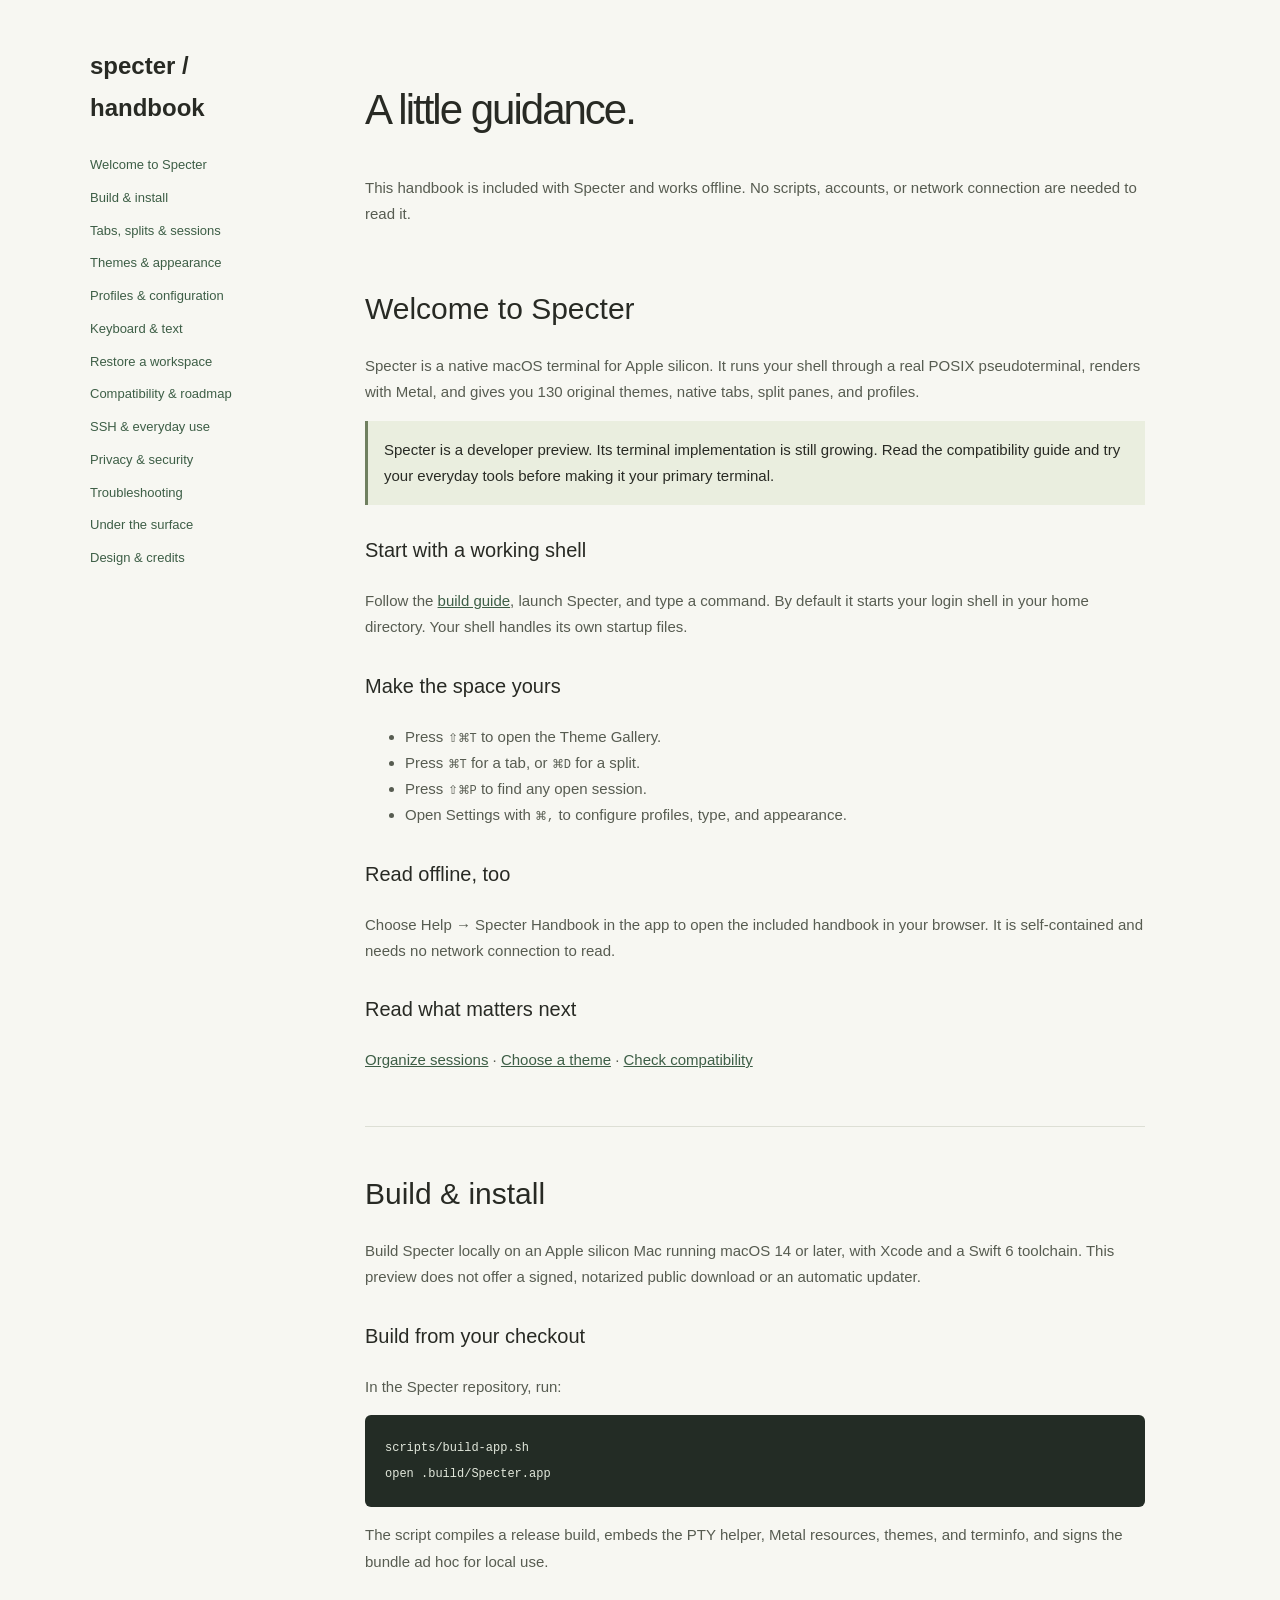
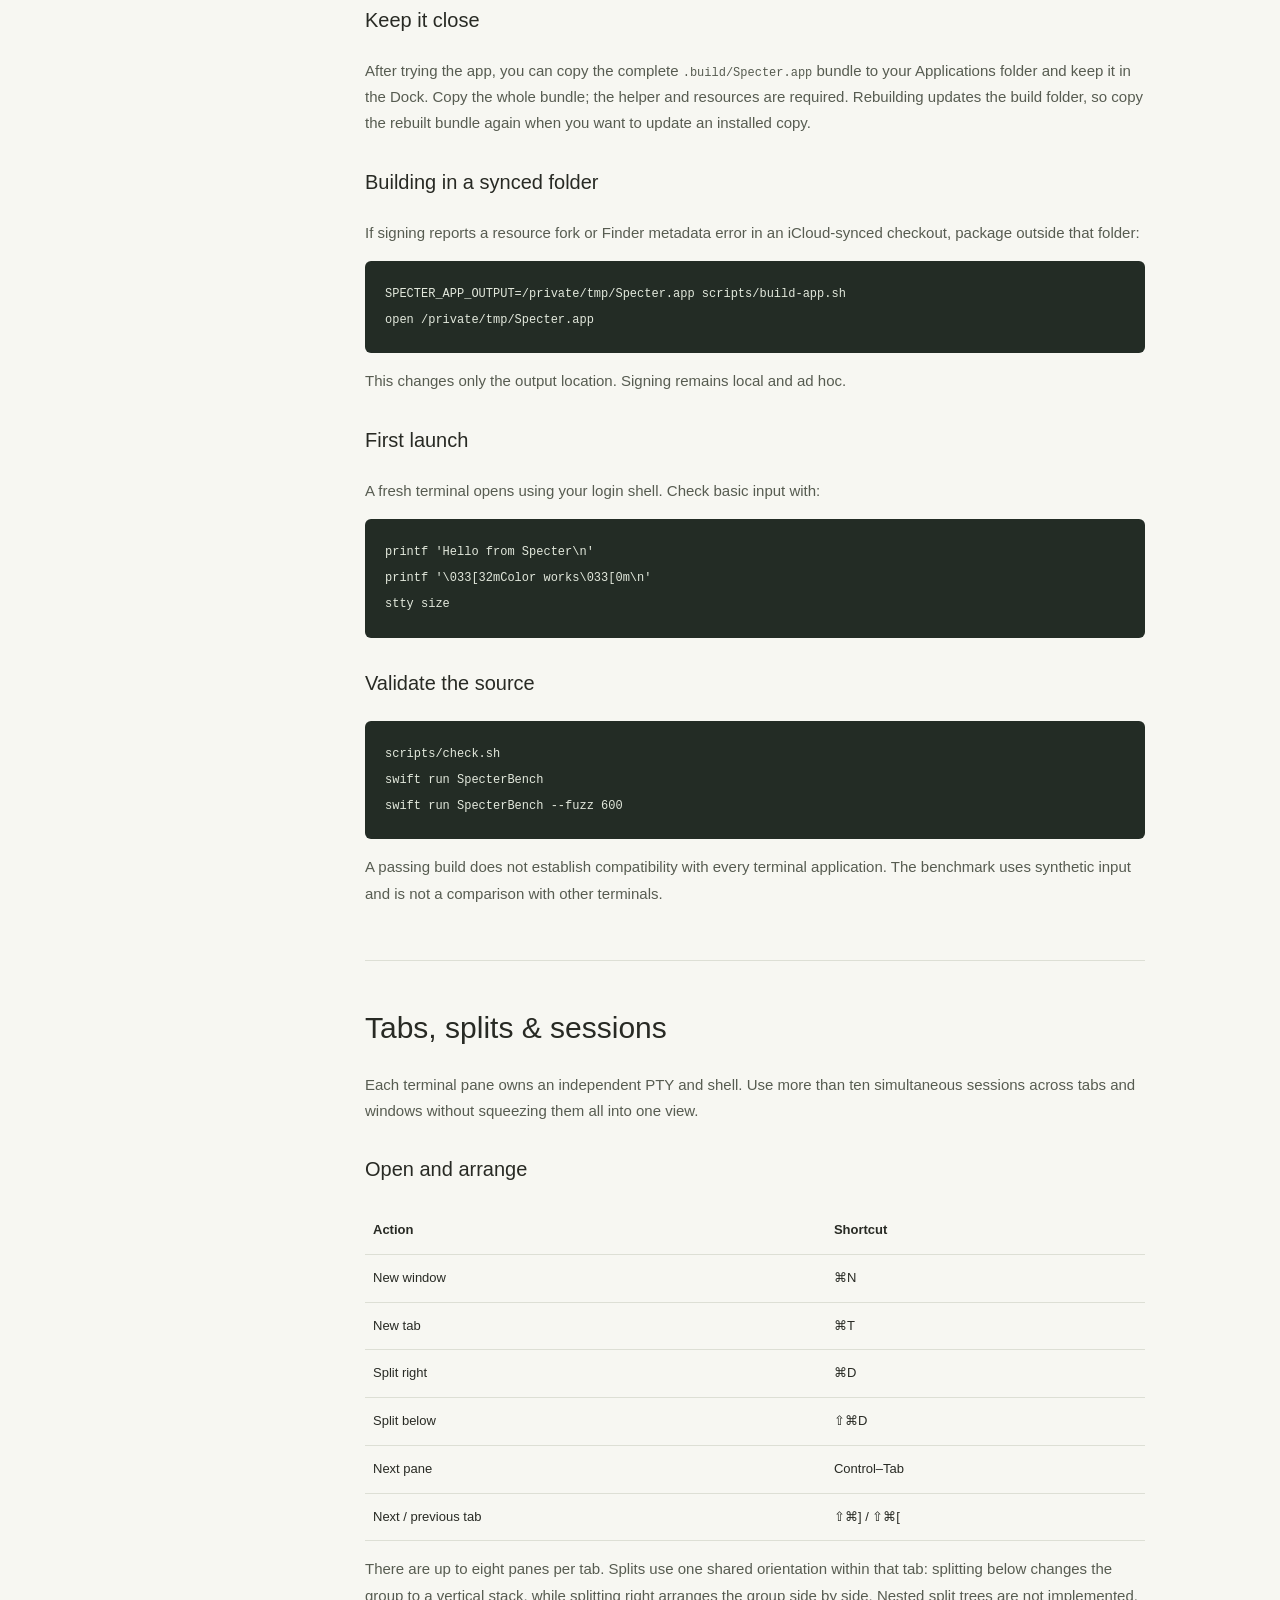
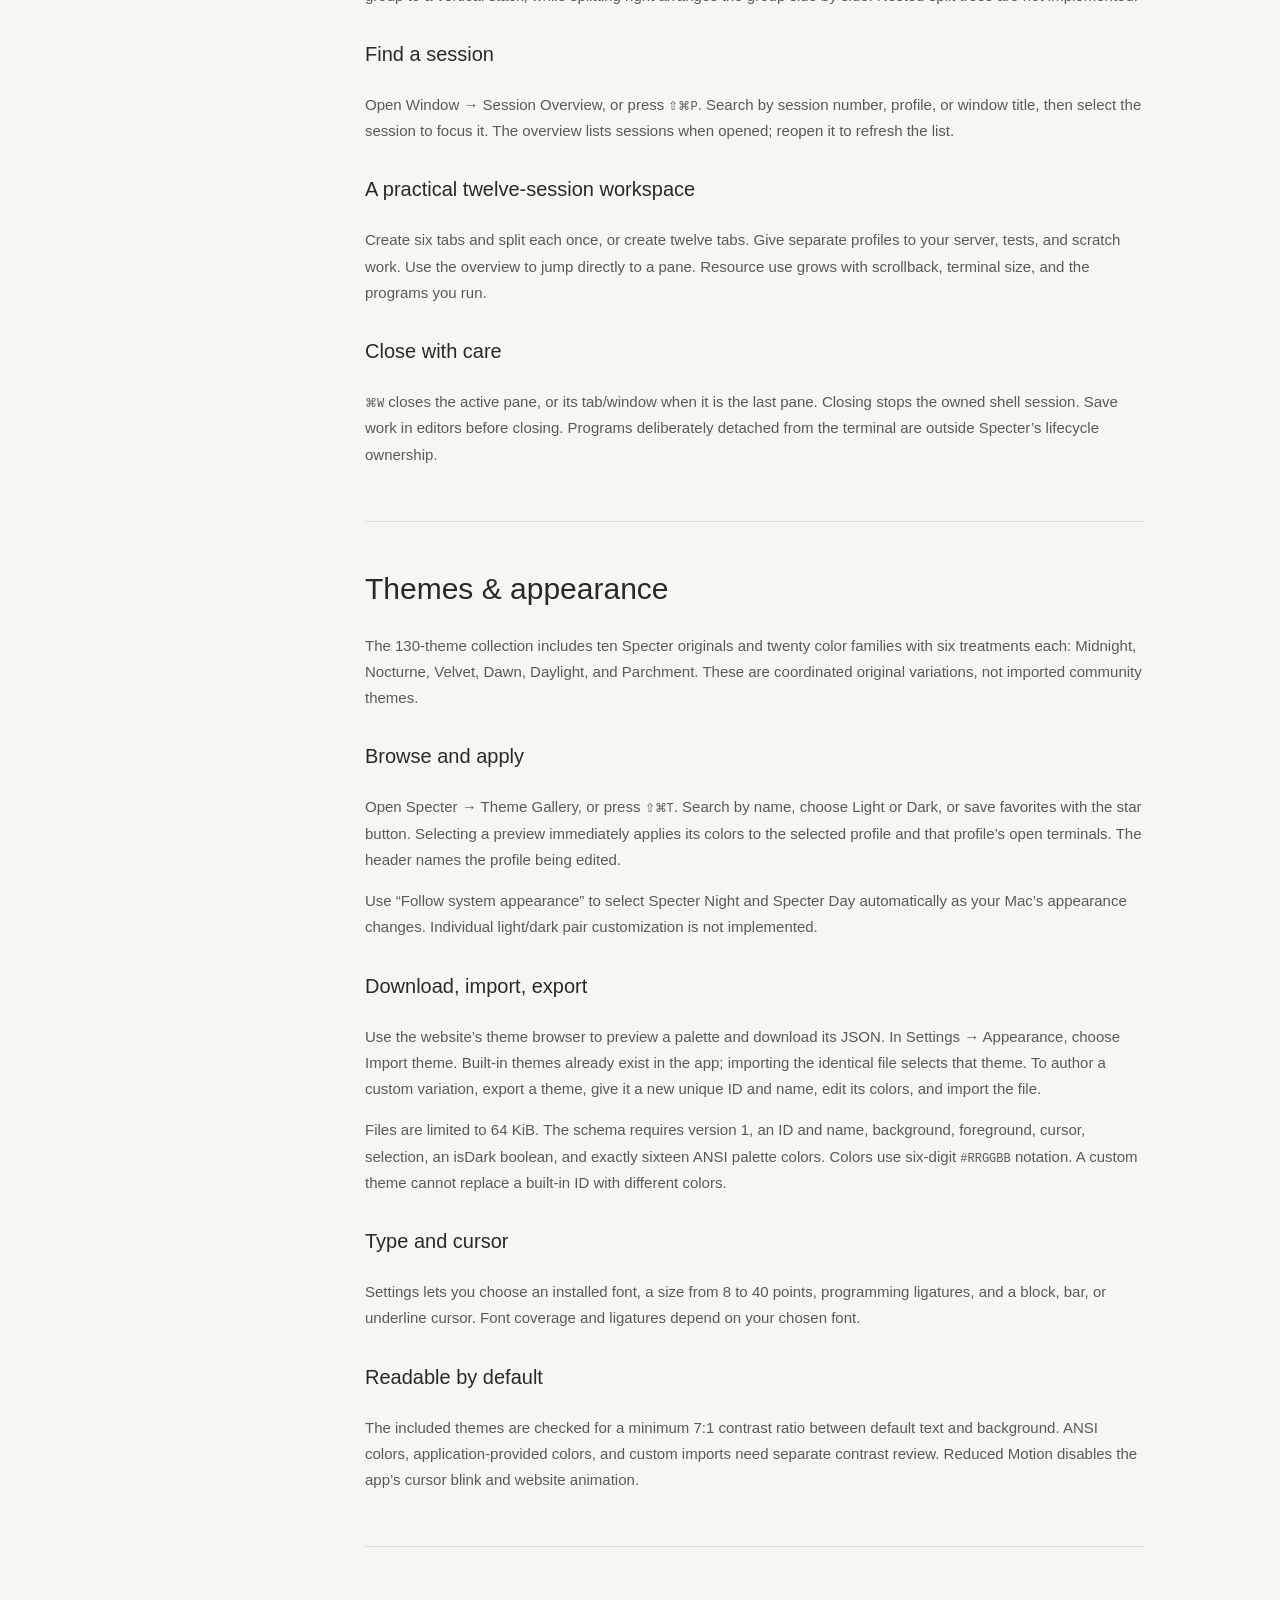
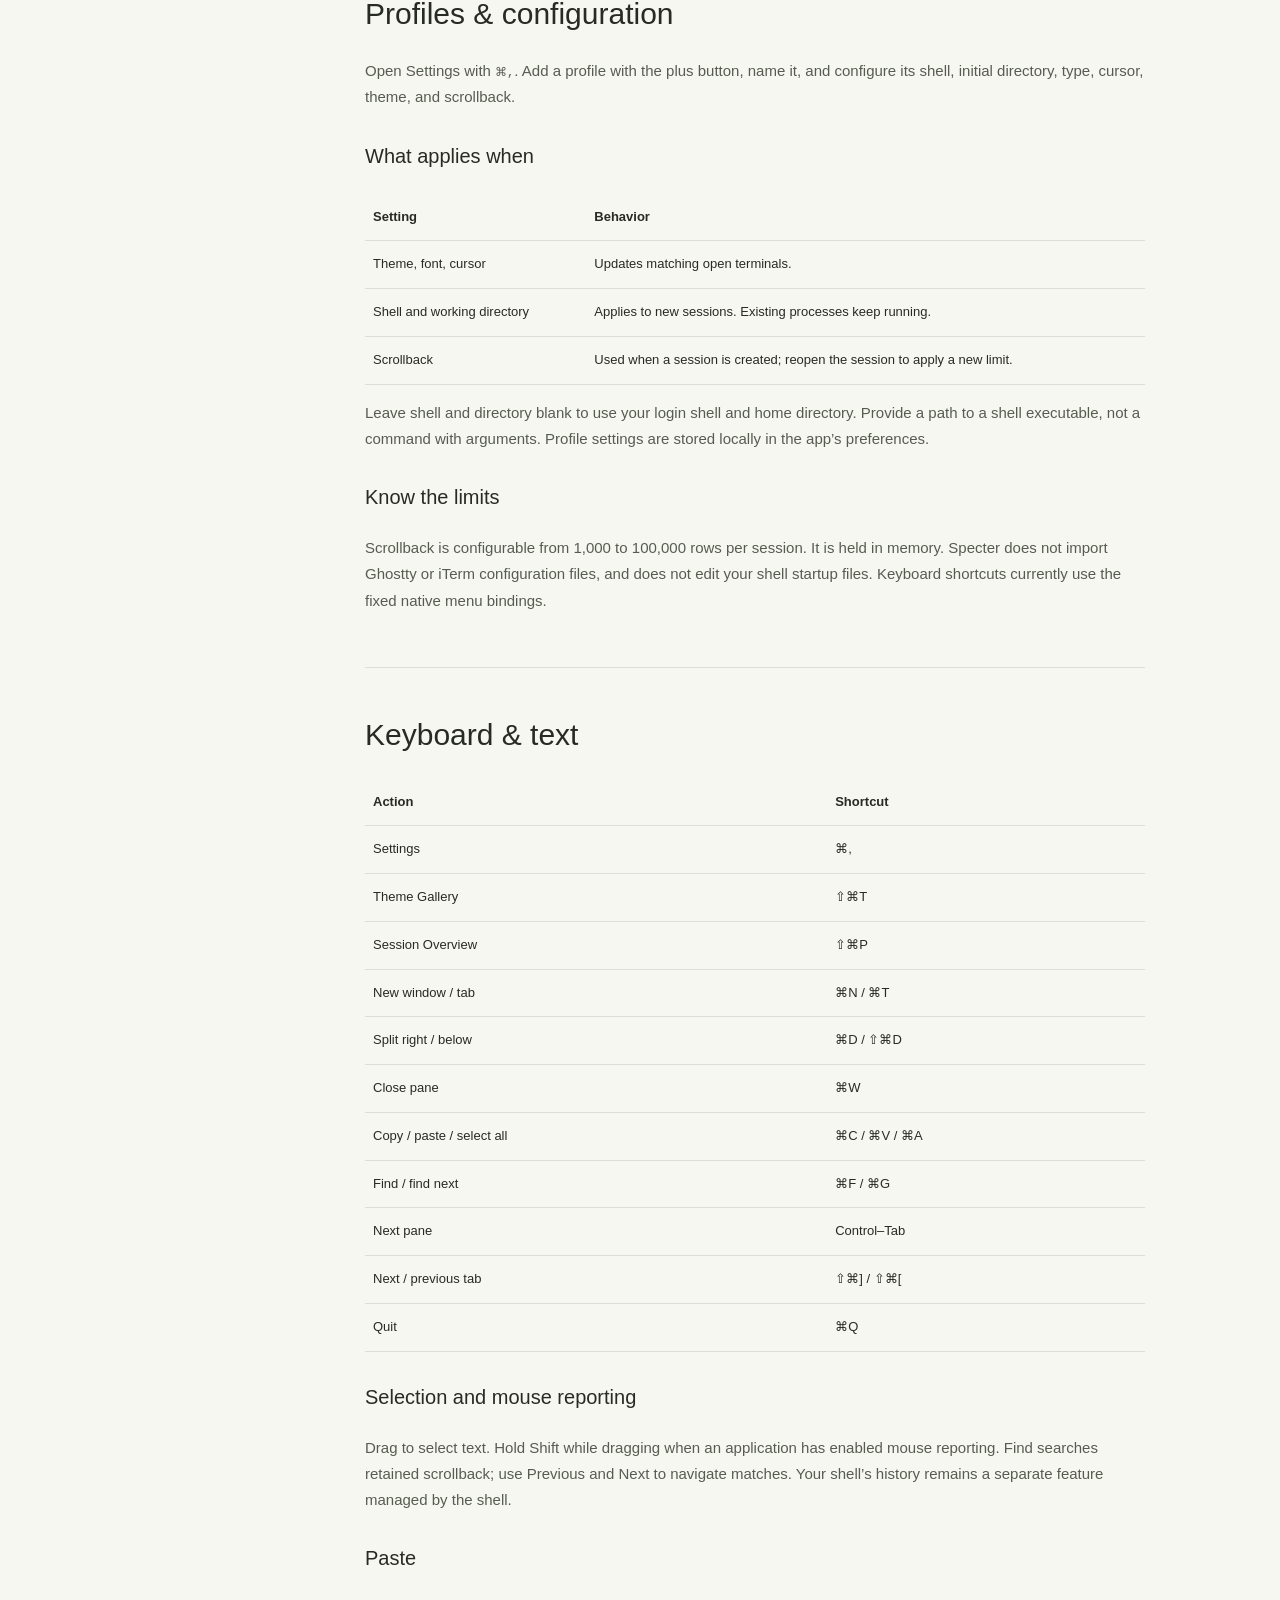
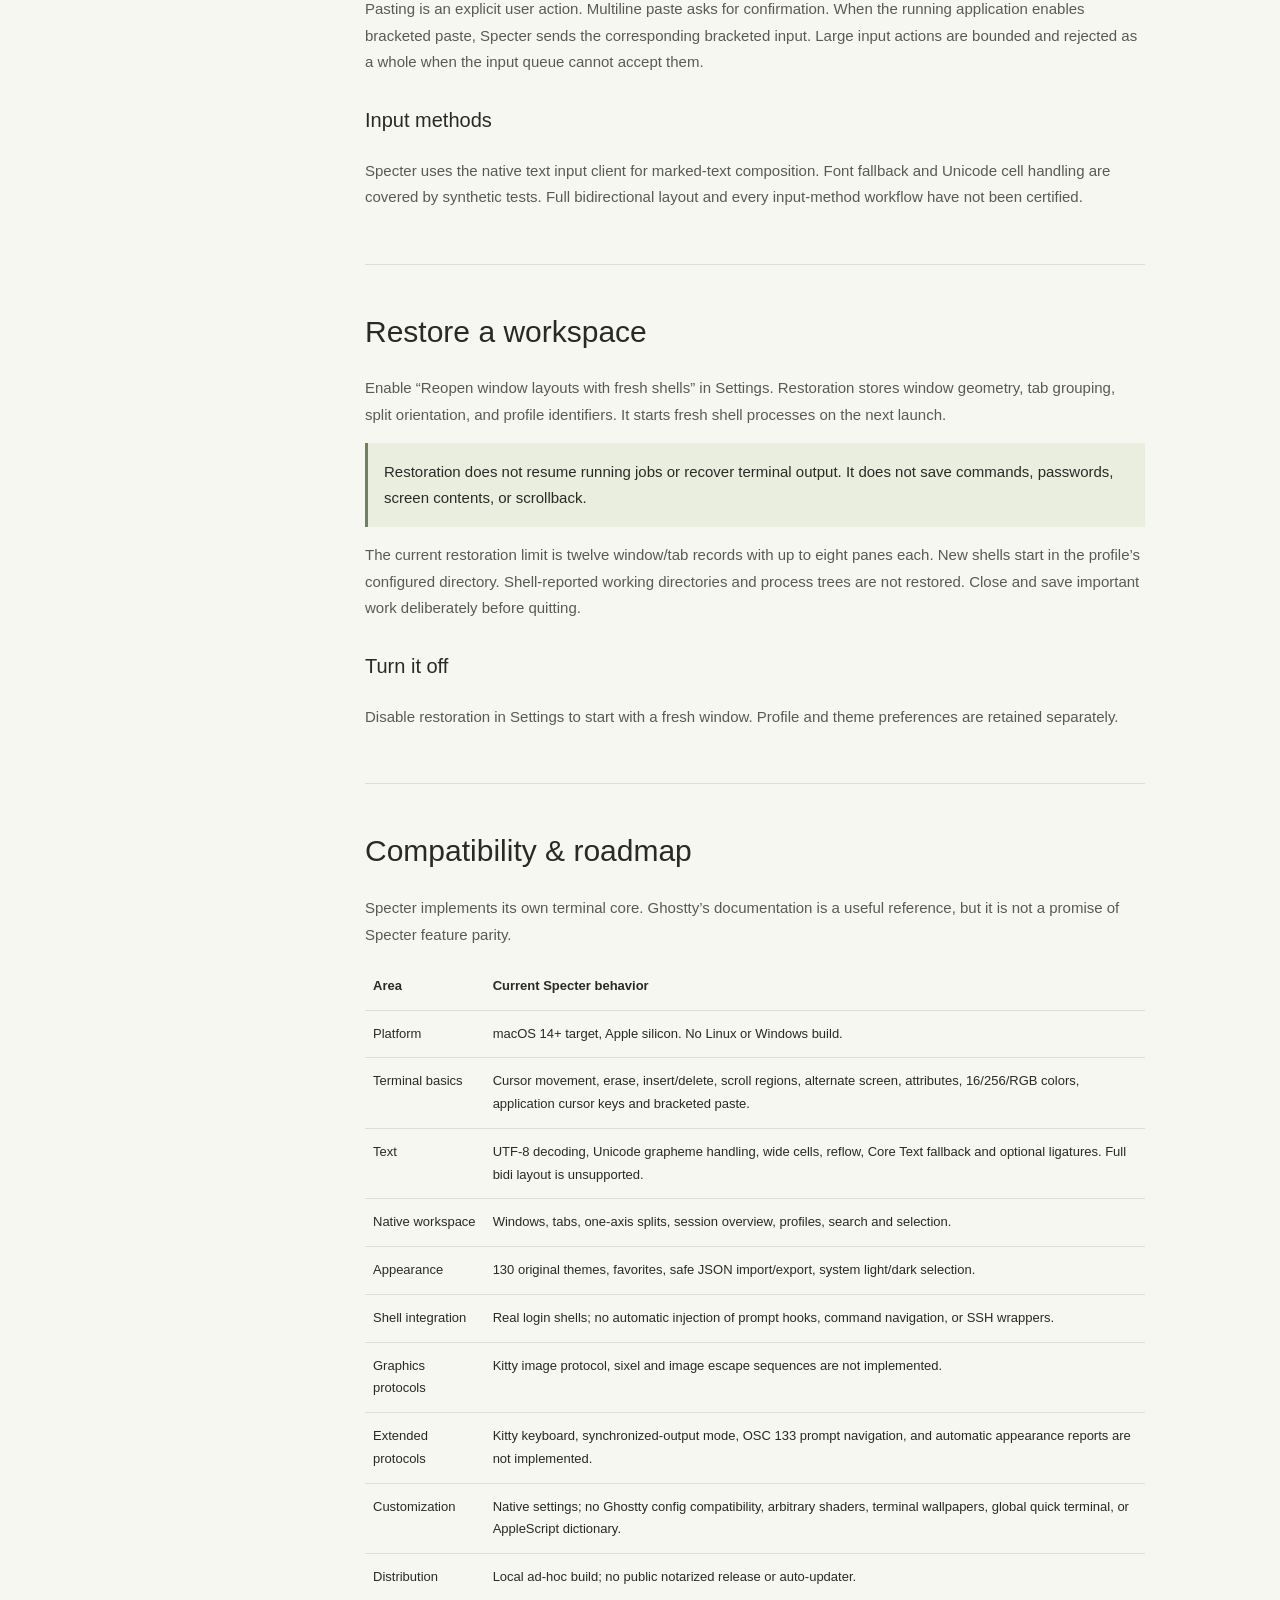
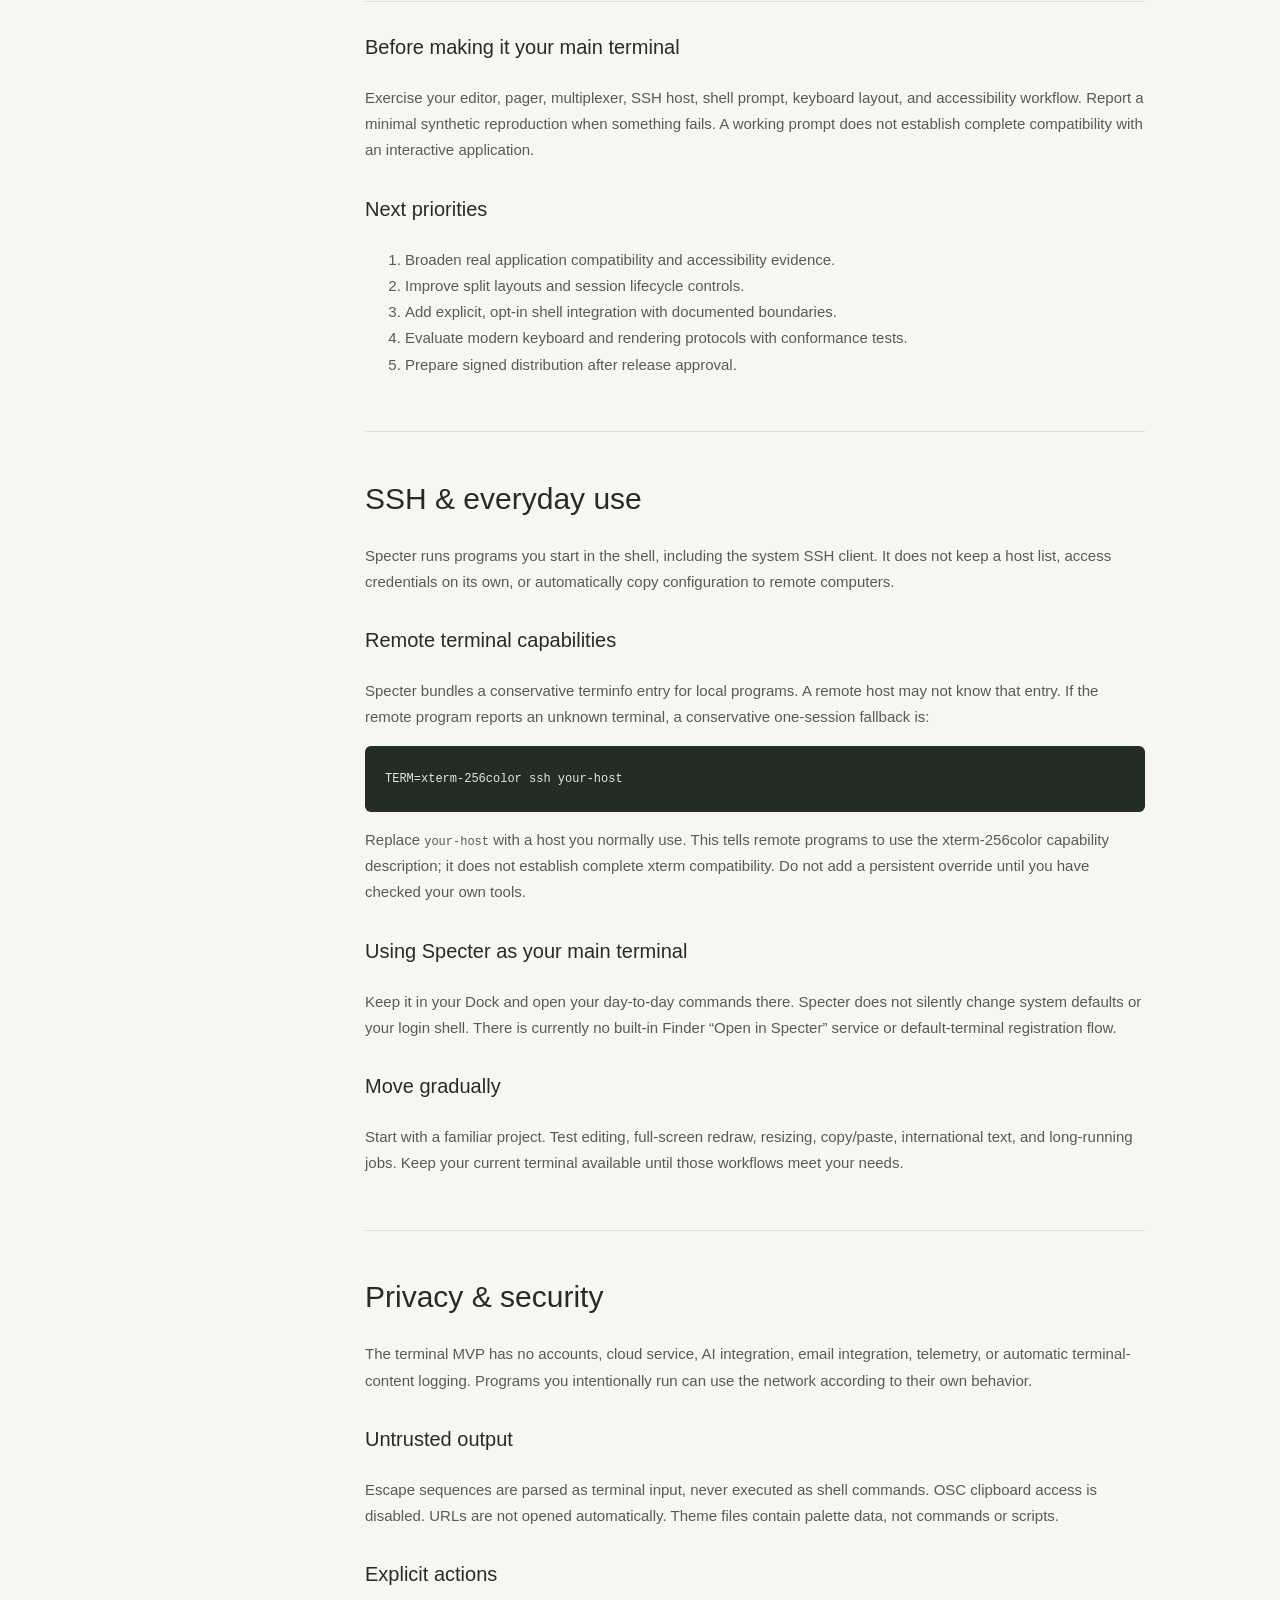
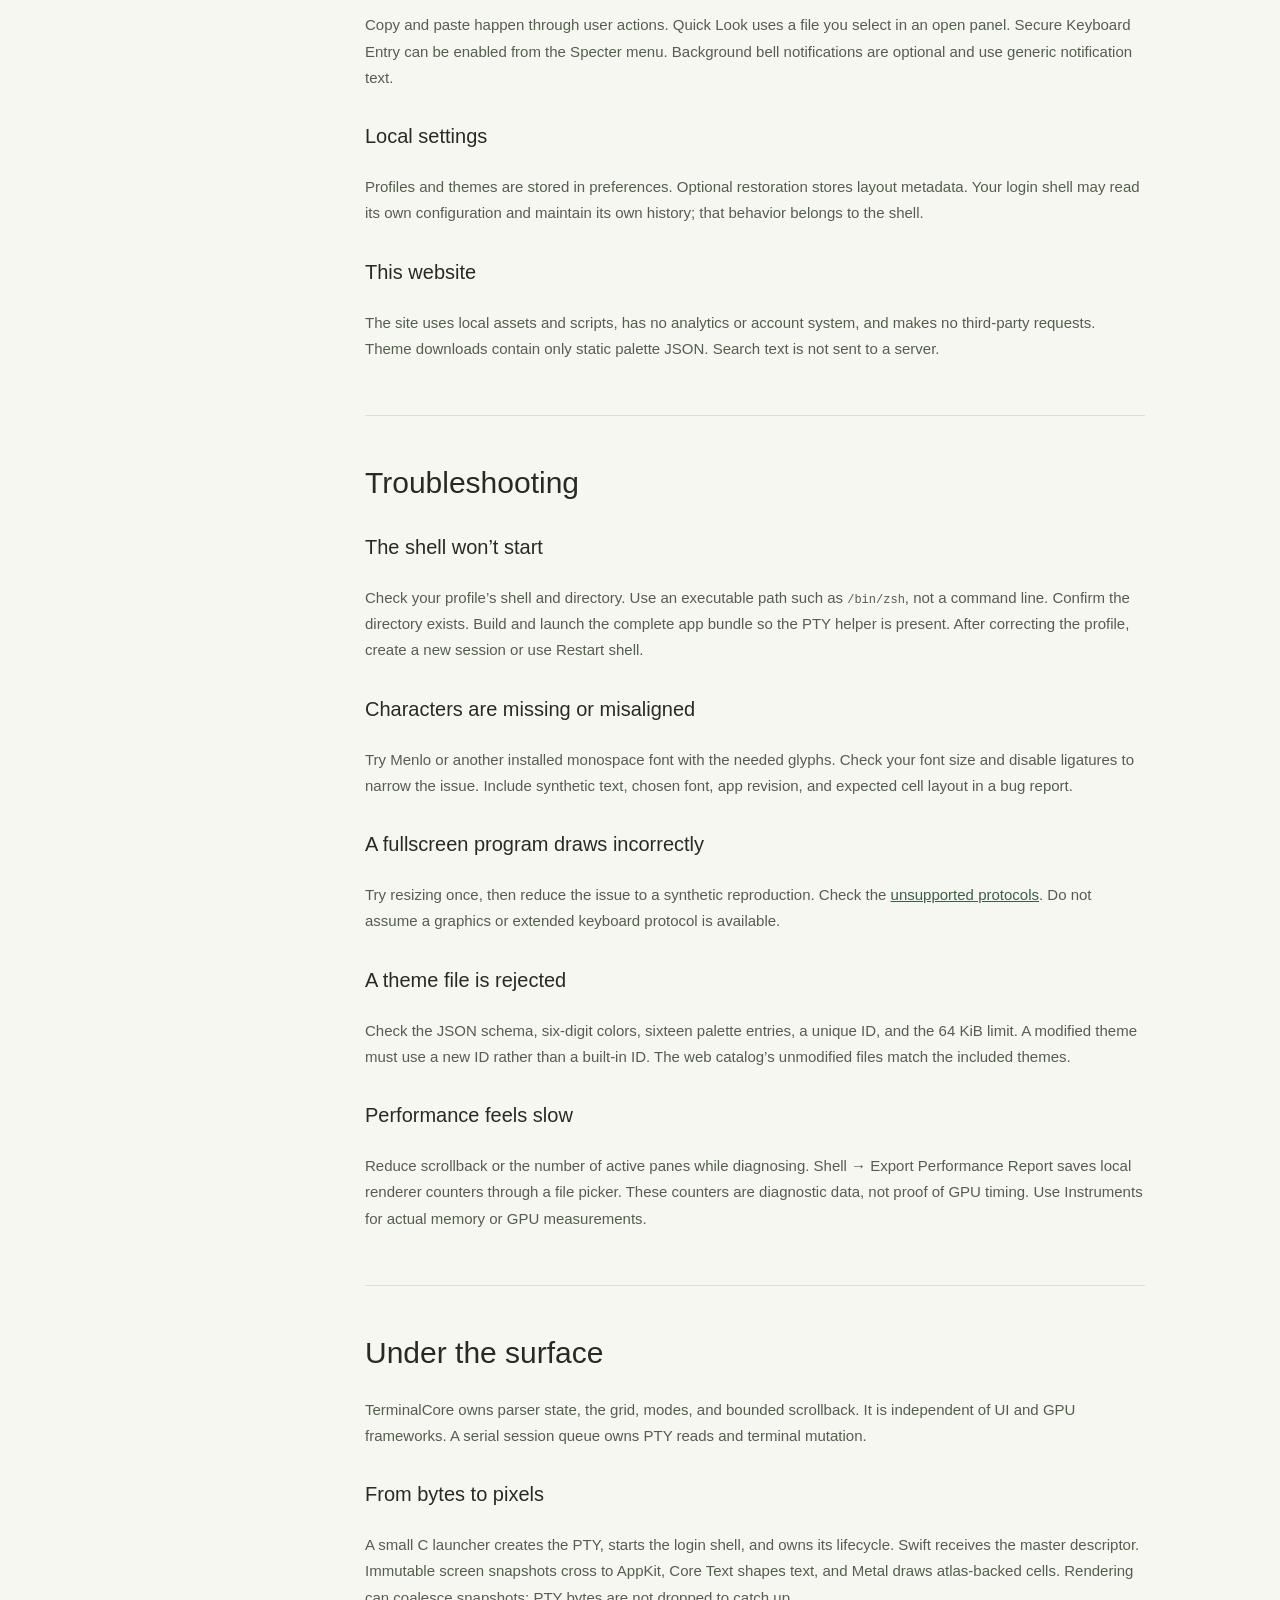
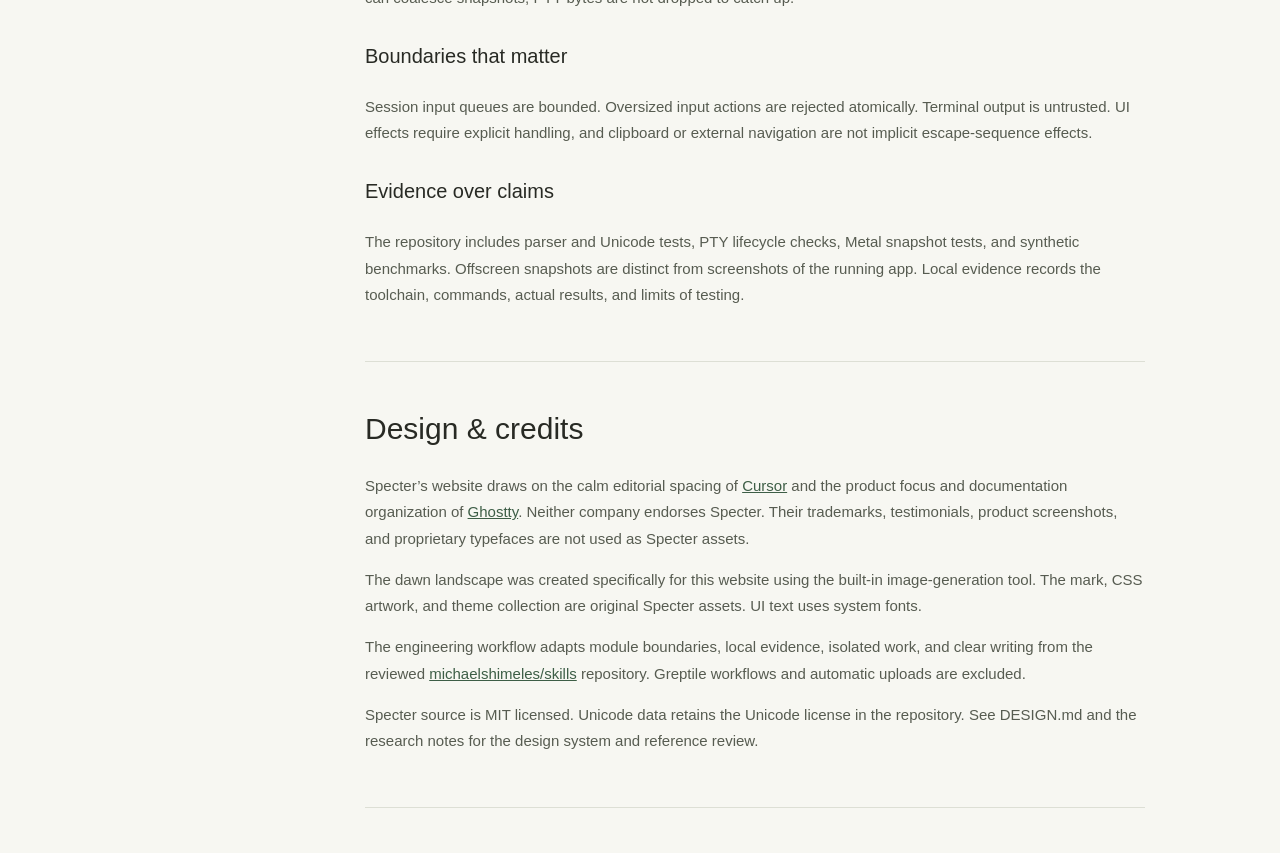
==== Resources/Handbook.html @ 5e9a475e "feat: add theme gallery, session overview and Specter website" ====
<!doctype html><html lang="en"><head><meta charset="utf-8"><meta name="viewport" content="width=device-width, initial-scale=1"><title>Specter — Offline handbook</title><style>:root{font:15px/1.75 -apple-system,BlinkMacSystemFont,sans-serif;color:#282a24;background:#f7f7f2}body{margin:0}a{color:#3d5e46}a:focus-visible{outline:3px solid #688675;outline-offset:4px}.layout{display:grid;grid-template-columns:220px minmax(0,780px);gap:55px;max-width:1100px;margin:45px auto;padding:0 28px}nav{position:sticky;top:28px;align-self:start;display:flex;flex-direction:column;gap:10px}nav strong{font-size:24px;margin-bottom:15px}nav a{text-decoration:none;font-size:13px}h1{font-size:42px;font-weight:400;letter-spacing:-2px}h2{font-size:30px;font-weight:400;line-height:1.3}h3{font-size:20px;font-weight:500;margin-top:28px}p,li{color:#575c51}article{padding:22px 0 38px;border-bottom:1px solid #dddfd5}pre{padding:20px;background:#232c25;color:#e2e8dc;border-radius:6px;white-space:pre-wrap}code,kbd{font:12px/1.7 ui-monospace,Menlo,monospace}table{border-collapse:collapse;width:100%;font-size:13px}td,th{text-align:left;padding:12px 8px;border-bottom:1px solid #dddfd5;vertical-align:top}.doc-note{padding:16px;border-left:3px solid #708060;background:#eaeedf}section{scroll-margin-top:20px}@media(max-width:720px){.layout{grid-template-columns:1fr;gap:25px;margin:24px auto;padding:0 20px}nav{position:static;display:grid;grid-template-columns:1fr 1fr}nav strong{grid-column:1/-1}h1{font-size:34px}}</style></head><body><div class="layout"><nav aria-label="Handbook chapters"><strong>specter / handbook</strong><a href="#overview">Welcome to Specter</a><a href="#install">Build & install</a><a href="#sessions">Tabs, splits & sessions</a><a href="#themes">Themes & appearance</a><a href="#profiles">Profiles & configuration</a><a href="#shortcuts">Keyboard & text</a><a href="#restoration">Restore a workspace</a><a href="#compatibility">Compatibility & roadmap</a><a href="#ssh">SSH & everyday use</a><a href="#privacy">Privacy & security</a><a href="#troubleshooting">Troubleshooting</a><a href="#architecture">Under the surface</a><a href="#credits">Design & credits</a></nav><main><h1>A little guidance.</h1><p>This handbook is included with Specter and works offline. No scripts, accounts, or network connection are needed to read it.</p><article id="overview"><h2>Welcome to Specter</h2>

    <p>Specter is a native macOS terminal for Apple silicon. It runs your shell through a real POSIX pseudoterminal, renders with Metal, and gives you 130 original themes, native tabs, split panes, and profiles.</p>
    <div class="doc-note">Specter is a developer preview. Its terminal implementation is still growing. Read the compatibility guide and try your everyday tools before making it your primary terminal.</div>
    <h3>Start with a working shell</h3><p>Follow the <a href="#install">build guide</a>, launch Specter, and type a command. By default it starts your login shell in your home directory. Your shell handles its own startup files.</p>
    <h3>Make the space yours</h3><ul><li>Press <kbd>⇧⌘T</kbd> to open the Theme Gallery.</li><li>Press <kbd>⌘T</kbd> for a tab, or <kbd>⌘D</kbd> for a split.</li><li>Press <kbd>⇧⌘P</kbd> to find any open session.</li><li>Open Settings with <kbd>⌘,</kbd> to configure profiles, type, and appearance.</li></ul>
    <h3>Read offline, too</h3><p>Choose Help → Specter Handbook in the app to open the included handbook in your browser. It is self-contained and needs no network connection to read.</p>
    <h3>Read what matters next</h3><p><a href="#sessions">Organize sessions</a> · <a href="#themes">Choose a theme</a> · <a href="#compatibility">Check compatibility</a></p></article>
<article id="install"><h2>Build & install</h2>
    <p>Build Specter locally on an Apple silicon Mac running macOS 14 or later, with Xcode and a Swift 6 toolchain. This preview does not offer a signed, notarized public download or an automatic updater.</p>
    <h3>Build from your checkout</h3><p>In the Specter repository, run:</p><pre><code>scripts/build-app.sh
open .build/Specter.app</code></pre><p>The script compiles a release build, embeds the PTY helper, Metal resources, themes, and terminfo, and signs the bundle ad hoc for local use.</p>
    <h3>Keep it close</h3><p>After trying the app, you can copy the complete <code>.build/Specter.app</code> bundle to your Applications folder and keep it in the Dock. Copy the whole bundle; the helper and resources are required. Rebuilding updates the build folder, so copy the rebuilt bundle again when you want to update an installed copy.</p>
    <h3>Building in a synced folder</h3><p>If signing reports a resource fork or Finder metadata error in an iCloud-synced checkout, package outside that folder:</p><pre><code>SPECTER_APP_OUTPUT=/private/tmp/Specter.app scripts/build-app.sh
open /private/tmp/Specter.app</code></pre><p>This changes only the output location. Signing remains local and ad hoc.</p>
    <h3>First launch</h3><p>A fresh terminal opens using your login shell. Check basic input with:</p><pre><code>printf 'Hello from Specter\n'
printf '\033[32mColor works\033[0m\n'
stty size</code></pre>
    <h3>Validate the source</h3><pre><code>scripts/check.sh
swift run SpecterBench
swift run SpecterBench --fuzz 600</code></pre><p>A passing build does not establish compatibility with every terminal application. The benchmark uses synthetic input and is not a comparison with other terminals.</p></article>
<article id="sessions"><h2>Tabs, splits & sessions</h2>
    <p>Each terminal pane owns an independent PTY and shell. Use more than ten simultaneous sessions across tabs and windows without squeezing them all into one view.</p>
    <h3>Open and arrange</h3><table><tr><th>Action</th><th>Shortcut</th></tr><tr><td>New window</td><td>⌘N</td></tr><tr><td>New tab</td><td>⌘T</td></tr><tr><td>Split right</td><td>⌘D</td></tr><tr><td>Split below</td><td>⇧⌘D</td></tr><tr><td>Next pane</td><td>Control–Tab</td></tr><tr><td>Next / previous tab</td><td>⇧⌘] / ⇧⌘[</td></tr></table>
    <p>There are up to eight panes per tab. Splits use one shared orientation within that tab: splitting below changes the group to a vertical stack, while splitting right arranges the group side by side. Nested split trees are not implemented.</p>
    <h3>Find a session</h3><p>Open Window → Session Overview, or press <kbd>⇧⌘P</kbd>. Search by session number, profile, or window title, then select the session to focus it. The overview lists sessions when opened; reopen it to refresh the list.</p>
    <h3>A practical twelve-session workspace</h3><p>Create six tabs and split each once, or create twelve tabs. Give separate profiles to your server, tests, and scratch work. Use the overview to jump directly to a pane. Resource use grows with scrollback, terminal size, and the programs you run.</p>
    <h3>Close with care</h3><p><kbd>⌘W</kbd> closes the active pane, or its tab/window when it is the last pane. Closing stops the owned shell session. Save work in editors before closing. Programs deliberately detached from the terminal are outside Specter’s lifecycle ownership.</p></article>
<article id="themes"><h2>Themes & appearance</h2>
    <p>The 130-theme collection includes ten Specter originals and twenty color families with six treatments each: Midnight, Nocturne, Velvet, Dawn, Daylight, and Parchment. These are coordinated original variations, not imported community themes.</p>
    <h3>Browse and apply</h3><p>Open Specter → Theme Gallery, or press <kbd>⇧⌘T</kbd>. Search by name, choose Light or Dark, or save favorites with the star button. Selecting a preview immediately applies its colors to the selected profile and that profile’s open terminals. The header names the profile being edited.</p>
    <p>Use “Follow system appearance” to select Specter Night and Specter Day automatically as your Mac’s appearance changes. Individual light/dark pair customization is not implemented.</p>
    <h3>Download, import, export</h3><p>Use the website’s theme browser to preview a palette and download its JSON. In Settings → Appearance, choose Import theme. Built-in themes already exist in the app; importing the identical file selects that theme. To author a custom variation, export a theme, give it a new unique ID and name, edit its colors, and import the file.</p>
    <p>Files are limited to 64 KiB. The schema requires version 1, an ID and name, background, foreground, cursor, selection, an isDark boolean, and exactly sixteen ANSI palette colors. Colors use six-digit <code>#RRGGBB</code> notation. A custom theme cannot replace a built-in ID with different colors.</p>
    <h3>Type and cursor</h3><p>Settings lets you choose an installed font, a size from 8 to 40 points, programming ligatures, and a block, bar, or underline cursor. Font coverage and ligatures depend on your chosen font.</p>
    <h3>Readable by default</h3><p>The included themes are checked for a minimum 7:1 contrast ratio between default text and background. ANSI colors, application-provided colors, and custom imports need separate contrast review. Reduced Motion disables the app’s cursor blink and website animation.</p></article>
<article id="profiles"><h2>Profiles & configuration</h2>
    <p>Open Settings with <kbd>⌘,</kbd>. Add a profile with the plus button, name it, and configure its shell, initial directory, type, cursor, theme, and scrollback.</p>
    <h3>What applies when</h3><table><tr><th>Setting</th><th>Behavior</th></tr><tr><td>Theme, font, cursor</td><td>Updates matching open terminals.</td></tr><tr><td>Shell and working directory</td><td>Applies to new sessions. Existing processes keep running.</td></tr><tr><td>Scrollback</td><td>Used when a session is created; reopen the session to apply a new limit.</td></tr></table>
    <p>Leave shell and directory blank to use your login shell and home directory. Provide a path to a shell executable, not a command with arguments. Profile settings are stored locally in the app’s preferences.</p>
    <h3>Know the limits</h3><p>Scrollback is configurable from 1,000 to 100,000 rows per session. It is held in memory. Specter does not import Ghostty or iTerm configuration files, and does not edit your shell startup files. Keyboard shortcuts currently use the fixed native menu bindings.</p></article>
<article id="shortcuts"><h2>Keyboard & text</h2>
    <table><tr><th>Action</th><th>Shortcut</th></tr><tr><td>Settings</td><td>⌘,</td></tr><tr><td>Theme Gallery</td><td>⇧⌘T</td></tr><tr><td>Session Overview</td><td>⇧⌘P</td></tr><tr><td>New window / tab</td><td>⌘N / ⌘T</td></tr><tr><td>Split right / below</td><td>⌘D / ⇧⌘D</td></tr><tr><td>Close pane</td><td>⌘W</td></tr><tr><td>Copy / paste / select all</td><td>⌘C / ⌘V / ⌘A</td></tr><tr><td>Find / find next</td><td>⌘F / ⌘G</td></tr><tr><td>Next pane</td><td>Control–Tab</td></tr><tr><td>Next / previous tab</td><td>⇧⌘] / ⇧⌘[</td></tr><tr><td>Quit</td><td>⌘Q</td></tr></table>
    <h3>Selection and mouse reporting</h3><p>Drag to select text. Hold Shift while dragging when an application has enabled mouse reporting. Find searches retained scrollback; use Previous and Next to navigate matches. Your shell’s history remains a separate feature managed by the shell.</p>
    <h3>Paste</h3><p>Pasting is an explicit user action. Multiline paste asks for confirmation. When the running application enables bracketed paste, Specter sends the corresponding bracketed input. Large input actions are bounded and rejected as a whole when the input queue cannot accept them.</p>
    <h3>Input methods</h3><p>Specter uses the native text input client for marked-text composition. Font fallback and Unicode cell handling are covered by synthetic tests. Full bidirectional layout and every input-method workflow have not been certified.</p></article>
<article id="restoration"><h2>Restore a workspace</h2>
    <p>Enable “Reopen window layouts with fresh shells” in Settings. Restoration stores window geometry, tab grouping, split orientation, and profile identifiers. It starts fresh shell processes on the next launch.</p>
    <div class="doc-note">Restoration does not resume running jobs or recover terminal output. It does not save commands, passwords, screen contents, or scrollback.</div>
    <p>The current restoration limit is twelve window/tab records with up to eight panes each. New shells start in the profile’s configured directory. Shell-reported working directories and process trees are not restored. Close and save important work deliberately before quitting.</p>
    <h3>Turn it off</h3><p>Disable restoration in Settings to start with a fresh window. Profile and theme preferences are retained separately.</p></article>
<article id="compatibility"><h2>Compatibility & roadmap</h2>
    <p>Specter implements its own terminal core. Ghostty’s documentation is a useful reference, but it is not a promise of Specter feature parity.</p>
    <table><tr><th>Area</th><th>Current Specter behavior</th></tr><tr><td>Platform</td><td>macOS 14+ target, Apple silicon. No Linux or Windows build.</td></tr><tr><td>Terminal basics</td><td>Cursor movement, erase, insert/delete, scroll regions, alternate screen, attributes, 16/256/RGB colors, application cursor keys and bracketed paste.</td></tr><tr><td>Text</td><td>UTF-8 decoding, Unicode grapheme handling, wide cells, reflow, Core Text fallback and optional ligatures. Full bidi layout is unsupported.</td></tr><tr><td>Native workspace</td><td>Windows, tabs, one-axis splits, session overview, profiles, search and selection.</td></tr><tr><td>Appearance</td><td>130 original themes, favorites, safe JSON import/export, system light/dark selection.</td></tr><tr><td>Shell integration</td><td>Real login shells; no automatic injection of prompt hooks, command navigation, or SSH wrappers.</td></tr><tr><td>Graphics protocols</td><td>Kitty image protocol, sixel and image escape sequences are not implemented.</td></tr><tr><td>Extended protocols</td><td>Kitty keyboard, synchronized-output mode, OSC 133 prompt navigation, and automatic appearance reports are not implemented.</td></tr><tr><td>Customization</td><td>Native settings; no Ghostty config compatibility, arbitrary shaders, terminal wallpapers, global quick terminal, or AppleScript dictionary.</td></tr><tr><td>Distribution</td><td>Local ad-hoc build; no public notarized release or auto-updater.</td></tr></table>
    <h3>Before making it your main terminal</h3><p>Exercise your editor, pager, multiplexer, SSH host, shell prompt, keyboard layout, and accessibility workflow. Report a minimal synthetic reproduction when something fails. A working prompt does not establish complete compatibility with an interactive application.</p>
    <h3>Next priorities</h3><ol><li>Broaden real application compatibility and accessibility evidence.</li><li>Improve split layouts and session lifecycle controls.</li><li>Add explicit, opt-in shell integration with documented boundaries.</li><li>Evaluate modern keyboard and rendering protocols with conformance tests.</li><li>Prepare signed distribution after release approval.</li></ol></article>
<article id="ssh"><h2>SSH & everyday use</h2>
    <p>Specter runs programs you start in the shell, including the system SSH client. It does not keep a host list, access credentials on its own, or automatically copy configuration to remote computers.</p>
    <h3>Remote terminal capabilities</h3><p>Specter bundles a conservative terminfo entry for local programs. A remote host may not know that entry. If the remote program reports an unknown terminal, a conservative one-session fallback is:</p><pre><code>TERM=xterm-256color ssh your-host</code></pre><p>Replace <code>your-host</code> with a host you normally use. This tells remote programs to use the xterm-256color capability description; it does not establish complete xterm compatibility. Do not add a persistent override until you have checked your own tools.</p>
    <h3>Using Specter as your main terminal</h3><p>Keep it in your Dock and open your day-to-day commands there. Specter does not silently change system defaults or your login shell. There is currently no built-in Finder “Open in Specter” service or default-terminal registration flow.</p>
    <h3>Move gradually</h3><p>Start with a familiar project. Test editing, full-screen redraw, resizing, copy/paste, international text, and long-running jobs. Keep your current terminal available until those workflows meet your needs.</p></article>
<article id="privacy"><h2>Privacy & security</h2>
    <p>The terminal MVP has no accounts, cloud service, AI integration, email integration, telemetry, or automatic terminal-content logging. Programs you intentionally run can use the network according to their own behavior.</p>
    <h3>Untrusted output</h3><p>Escape sequences are parsed as terminal input, never executed as shell commands. OSC clipboard access is disabled. URLs are not opened automatically. Theme files contain palette data, not commands or scripts.</p>
    <h3>Explicit actions</h3><p>Copy and paste happen through user actions. Quick Look uses a file you select in an open panel. Secure Keyboard Entry can be enabled from the Specter menu. Background bell notifications are optional and use generic notification text.</p>
    <h3>Local settings</h3><p>Profiles and themes are stored in preferences. Optional restoration stores layout metadata. Your login shell may read its own configuration and maintain its own history; that behavior belongs to the shell.</p>
    <h3>This website</h3><p>The site uses local assets and scripts, has no analytics or account system, and makes no third-party requests. Theme downloads contain only static palette JSON. Search text is not sent to a server.</p></article>
<article id="troubleshooting"><h2>Troubleshooting</h2>
    <h3>The shell won’t start</h3><p>Check your profile’s shell and directory. Use an executable path such as <code>/bin/zsh</code>, not a command line. Confirm the directory exists. Build and launch the complete app bundle so the PTY helper is present. After correcting the profile, create a new session or use Restart shell.</p>
    <h3>Characters are missing or misaligned</h3><p>Try Menlo or another installed monospace font with the needed glyphs. Check your font size and disable ligatures to narrow the issue. Include synthetic text, chosen font, app revision, and expected cell layout in a bug report.</p>
    <h3>A fullscreen program draws incorrectly</h3><p>Try resizing once, then reduce the issue to a synthetic reproduction. Check the <a href="#compatibility">unsupported protocols</a>. Do not assume a graphics or extended keyboard protocol is available.</p>
    <h3>A theme file is rejected</h3><p>Check the JSON schema, six-digit colors, sixteen palette entries, a unique ID, and the 64 KiB limit. A modified theme must use a new ID rather than a built-in ID. The web catalog’s unmodified files match the included themes.</p>
    <h3>Performance feels slow</h3><p>Reduce scrollback or the number of active panes while diagnosing. Shell → Export Performance Report saves local renderer counters through a file picker. These counters are diagnostic data, not proof of GPU timing. Use Instruments for actual memory or GPU measurements.</p></article>
<article id="architecture"><h2>Under the surface</h2>
    <p>TerminalCore owns parser state, the grid, modes, and bounded scrollback. It is independent of UI and GPU frameworks. A serial session queue owns PTY reads and terminal mutation.</p>
    <h3>From bytes to pixels</h3><p>A small C launcher creates the PTY, starts the login shell, and owns its lifecycle. Swift receives the master descriptor. Immutable screen snapshots cross to AppKit, Core Text shapes text, and Metal draws atlas-backed cells. Rendering can coalesce snapshots; PTY bytes are not dropped to catch up.</p>
    <h3>Boundaries that matter</h3><p>Session input queues are bounded. Oversized input actions are rejected atomically. Terminal output is untrusted. UI effects require explicit handling, and clipboard or external navigation are not implicit escape-sequence effects.</p>
    <h3>Evidence over claims</h3><p>The repository includes parser and Unicode tests, PTY lifecycle checks, Metal snapshot tests, and synthetic benchmarks. Offscreen snapshots are distinct from screenshots of the running app. Local evidence records the toolchain, commands, actual results, and limits of testing.</p></article>
<article id="credits"><h2>Design & credits</h2>
    <p>Specter’s website draws on the calm editorial spacing of <a href="https://cursor.com">Cursor</a> and the product focus and documentation organization of <a href="https://ghostty.org/docs">Ghostty</a>. Neither company endorses Specter. Their trademarks, testimonials, product screenshots, and proprietary typefaces are not used as Specter assets.</p>
    <p>The dawn landscape was created specifically for this website using the built-in image-generation tool. The mark, CSS artwork, and theme collection are original Specter assets. UI text uses system fonts.</p>
    <p>The engineering workflow adapts module boundaries, local evidence, isolated work, and clear writing from the reviewed <a href="https://github.com/michaelshimeles/skills">michaelshimeles/skills</a> repository. Greptile workflows and automatic uploads are excluded.</p>
    <p>Specter source is MIT licensed. Unicode data retains the Unicode license in the repository. See DESIGN.md and the research notes for the design system and reference review.</p></article></main></div></body></html>
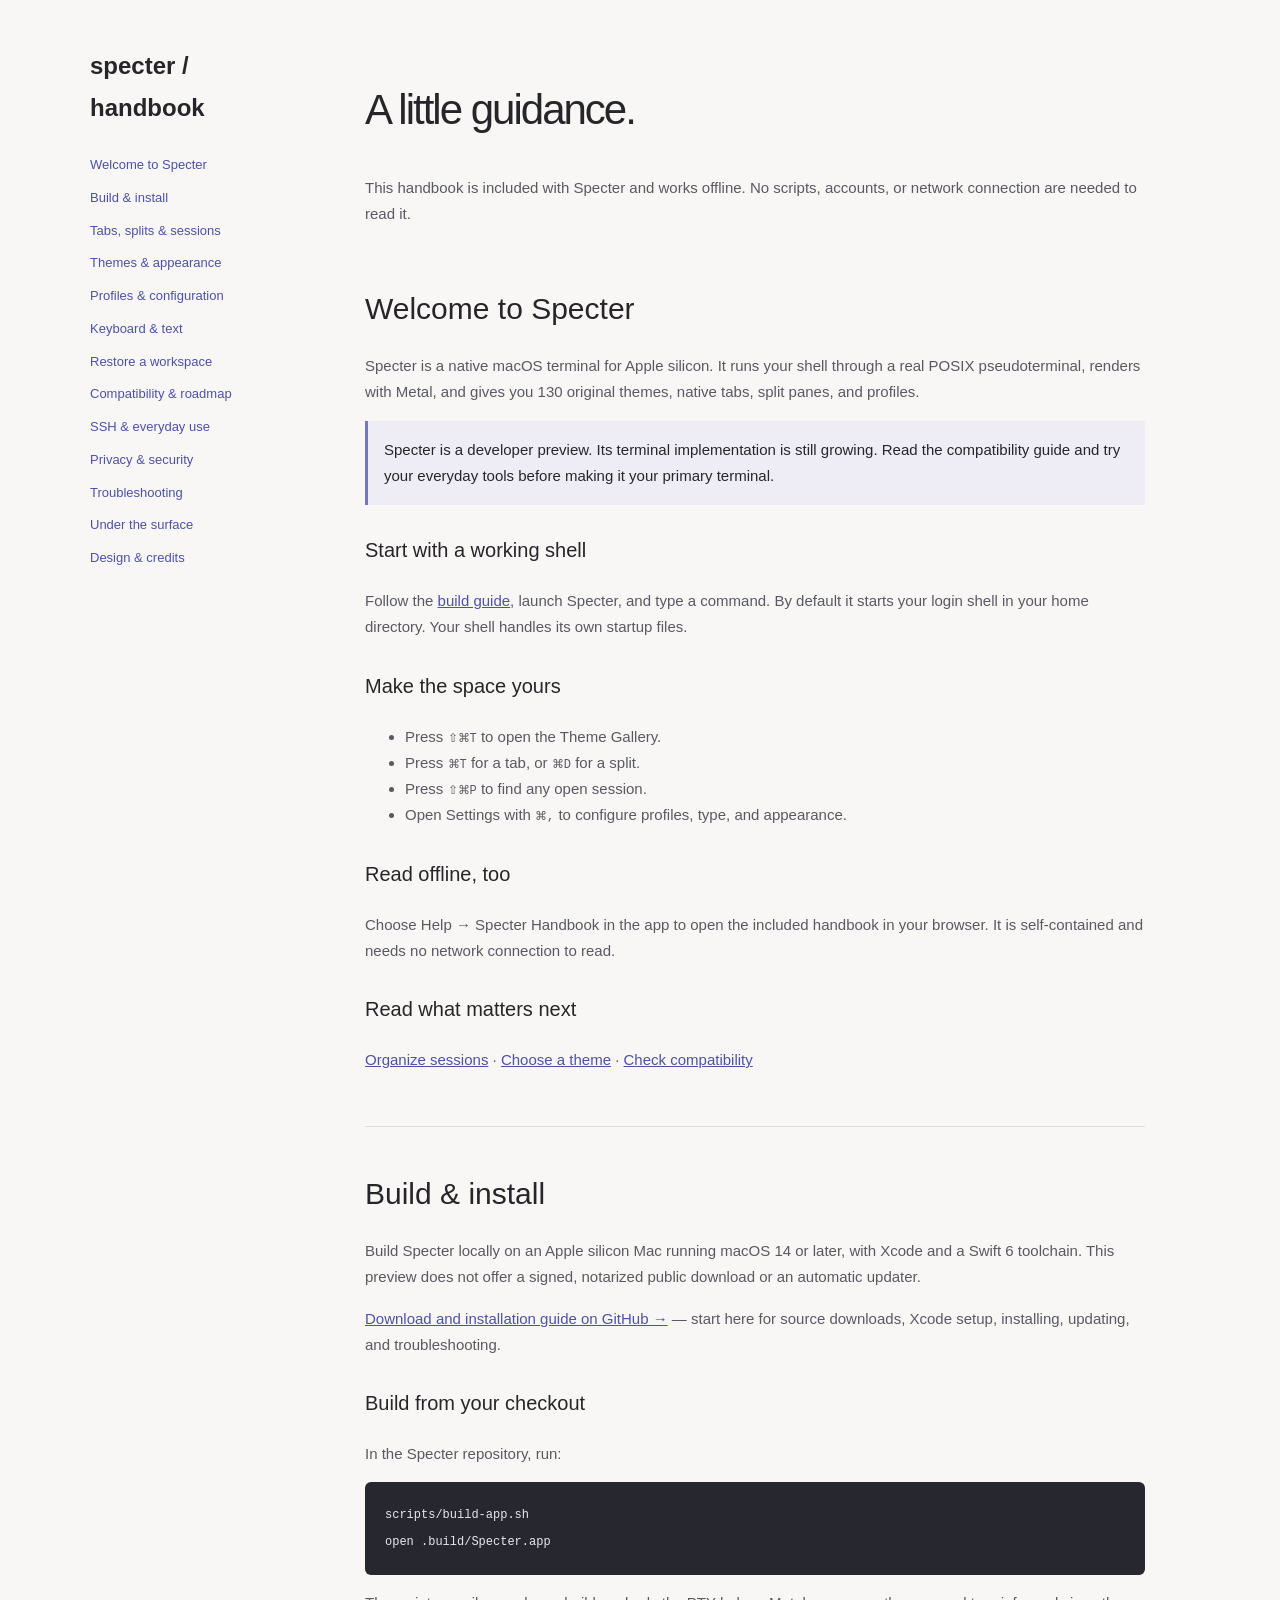
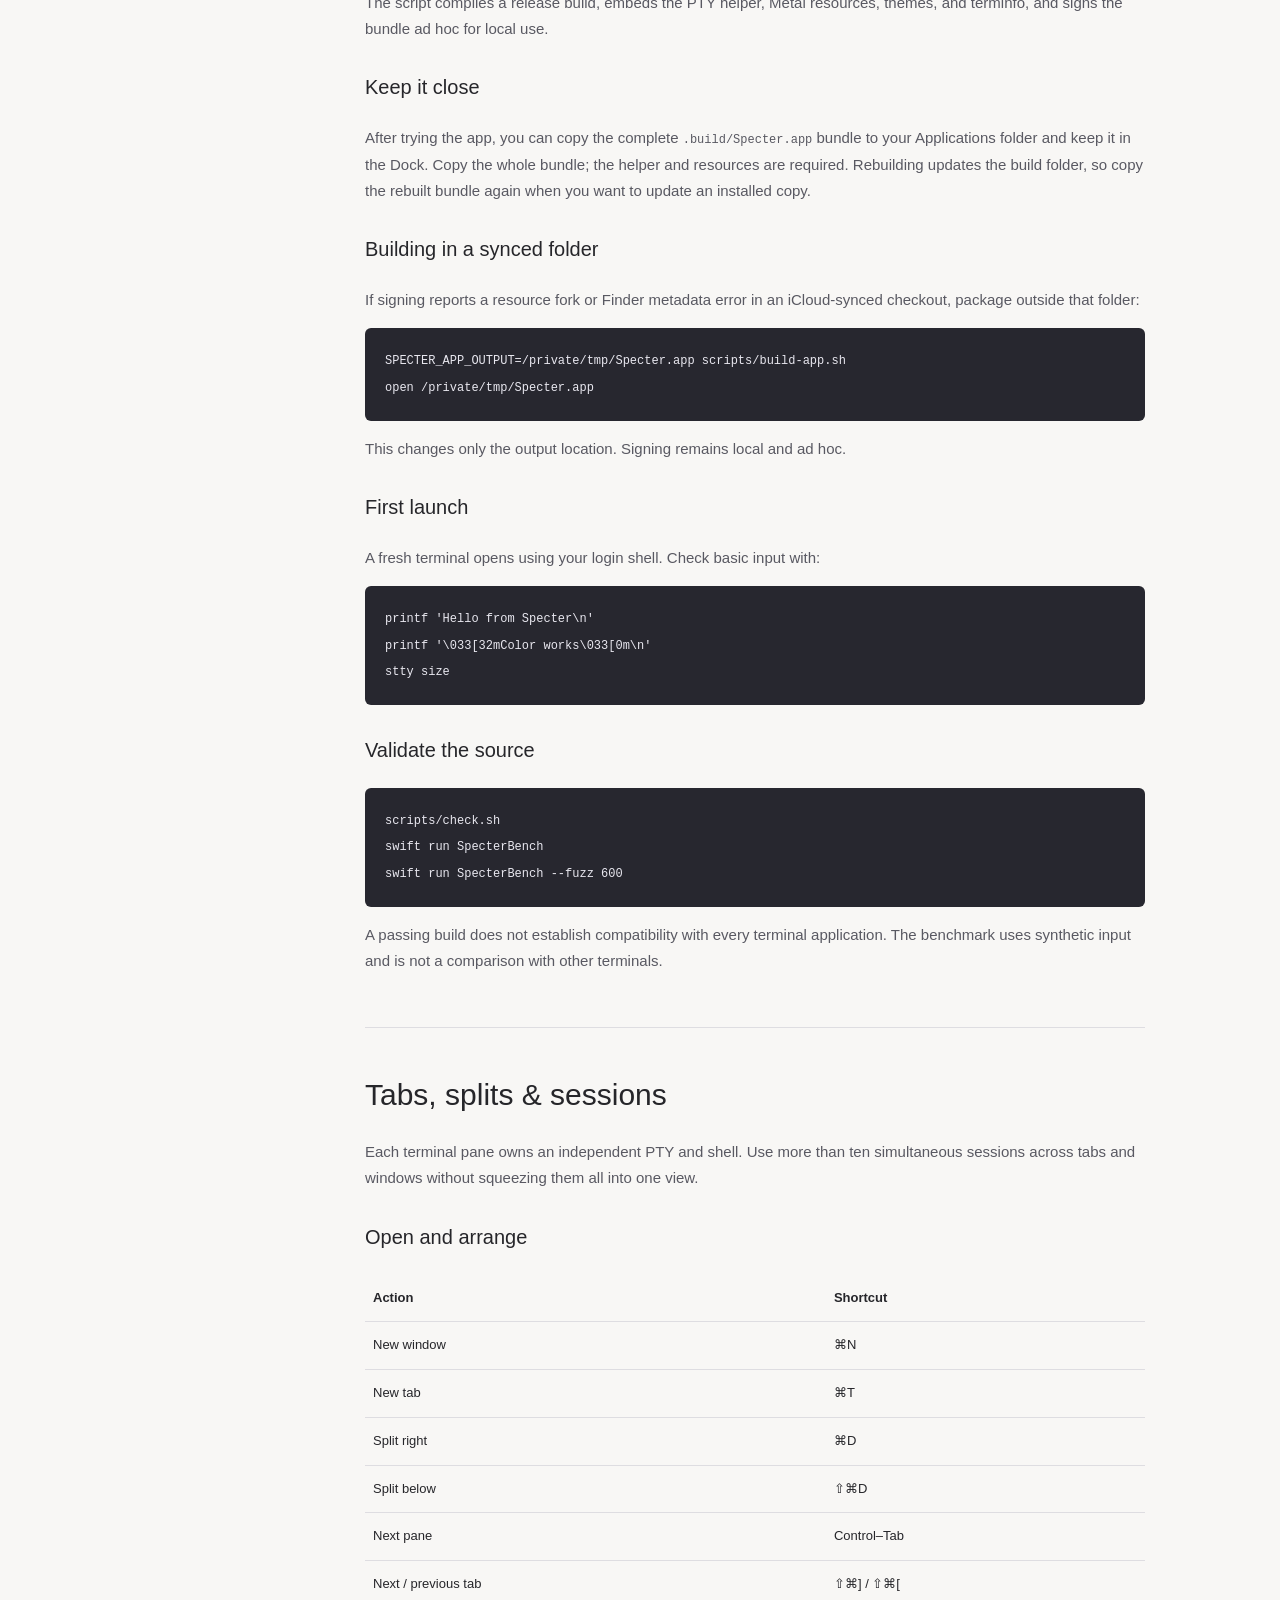
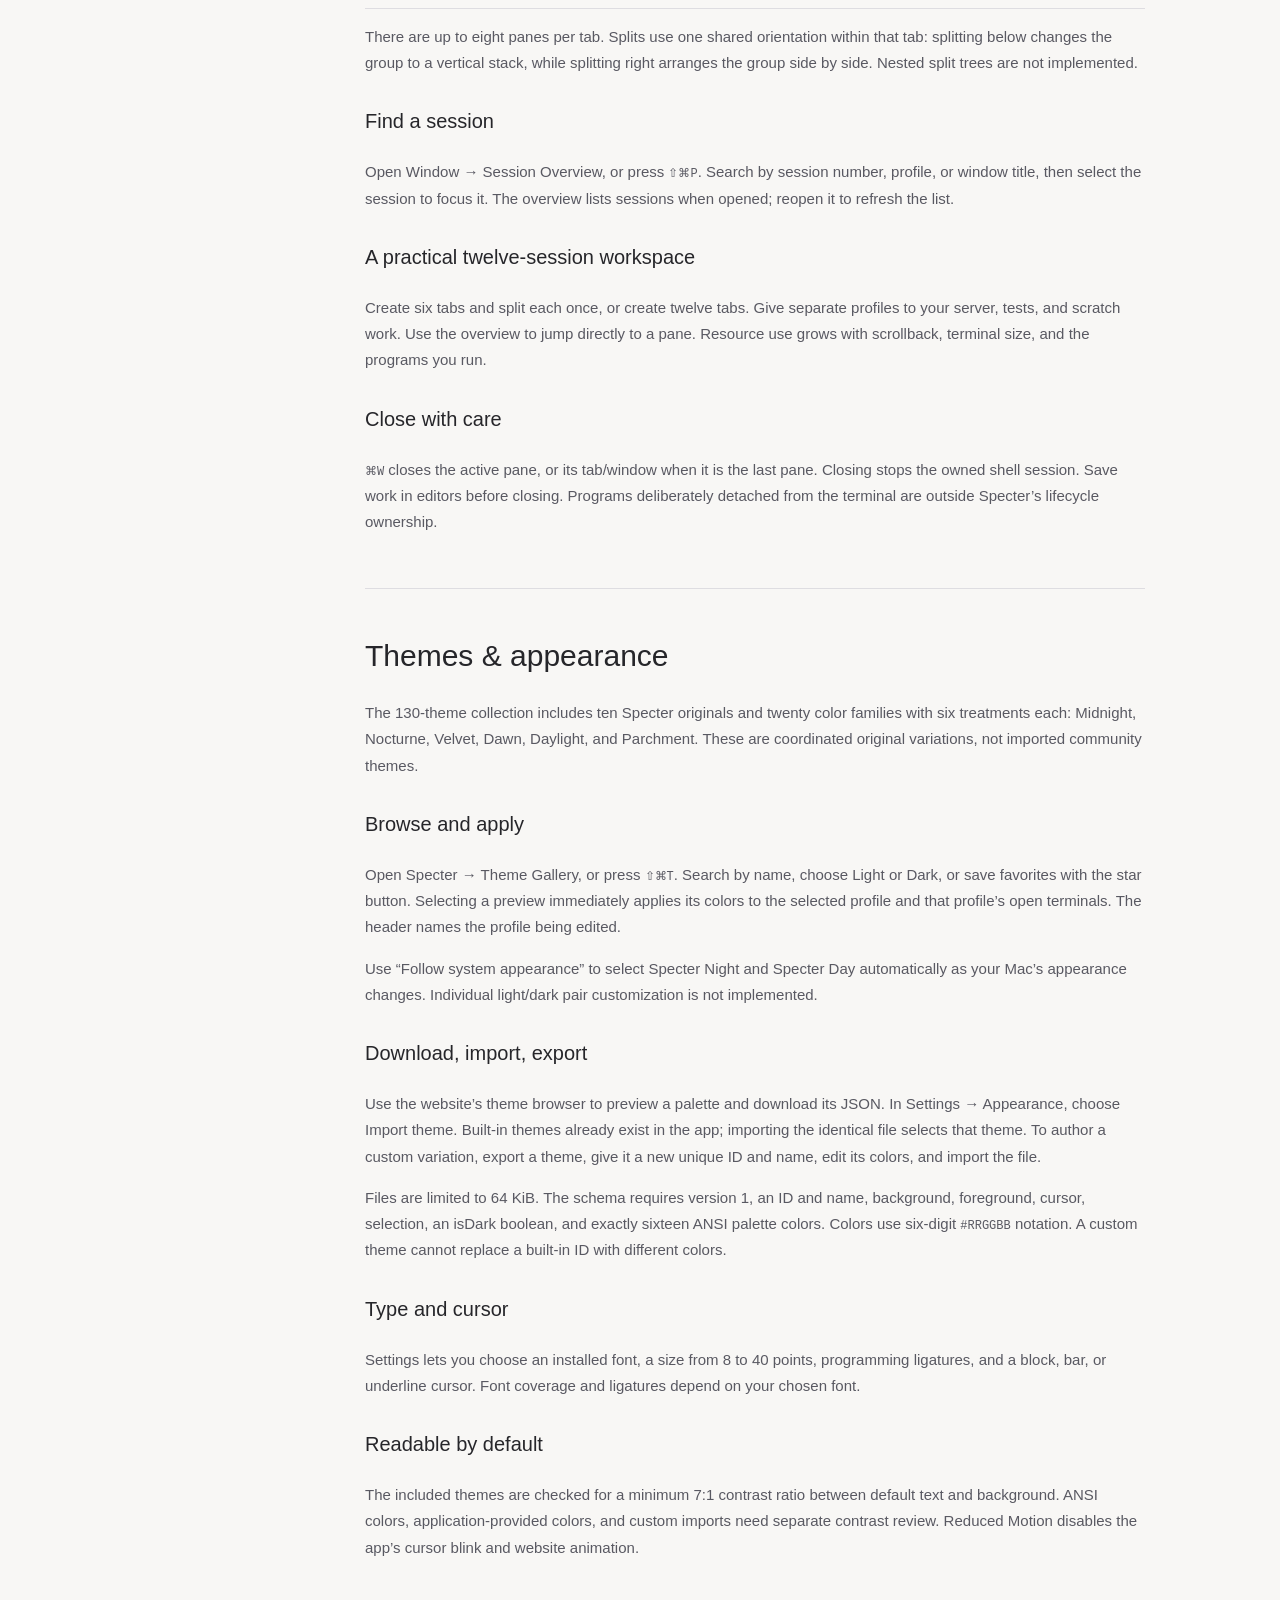
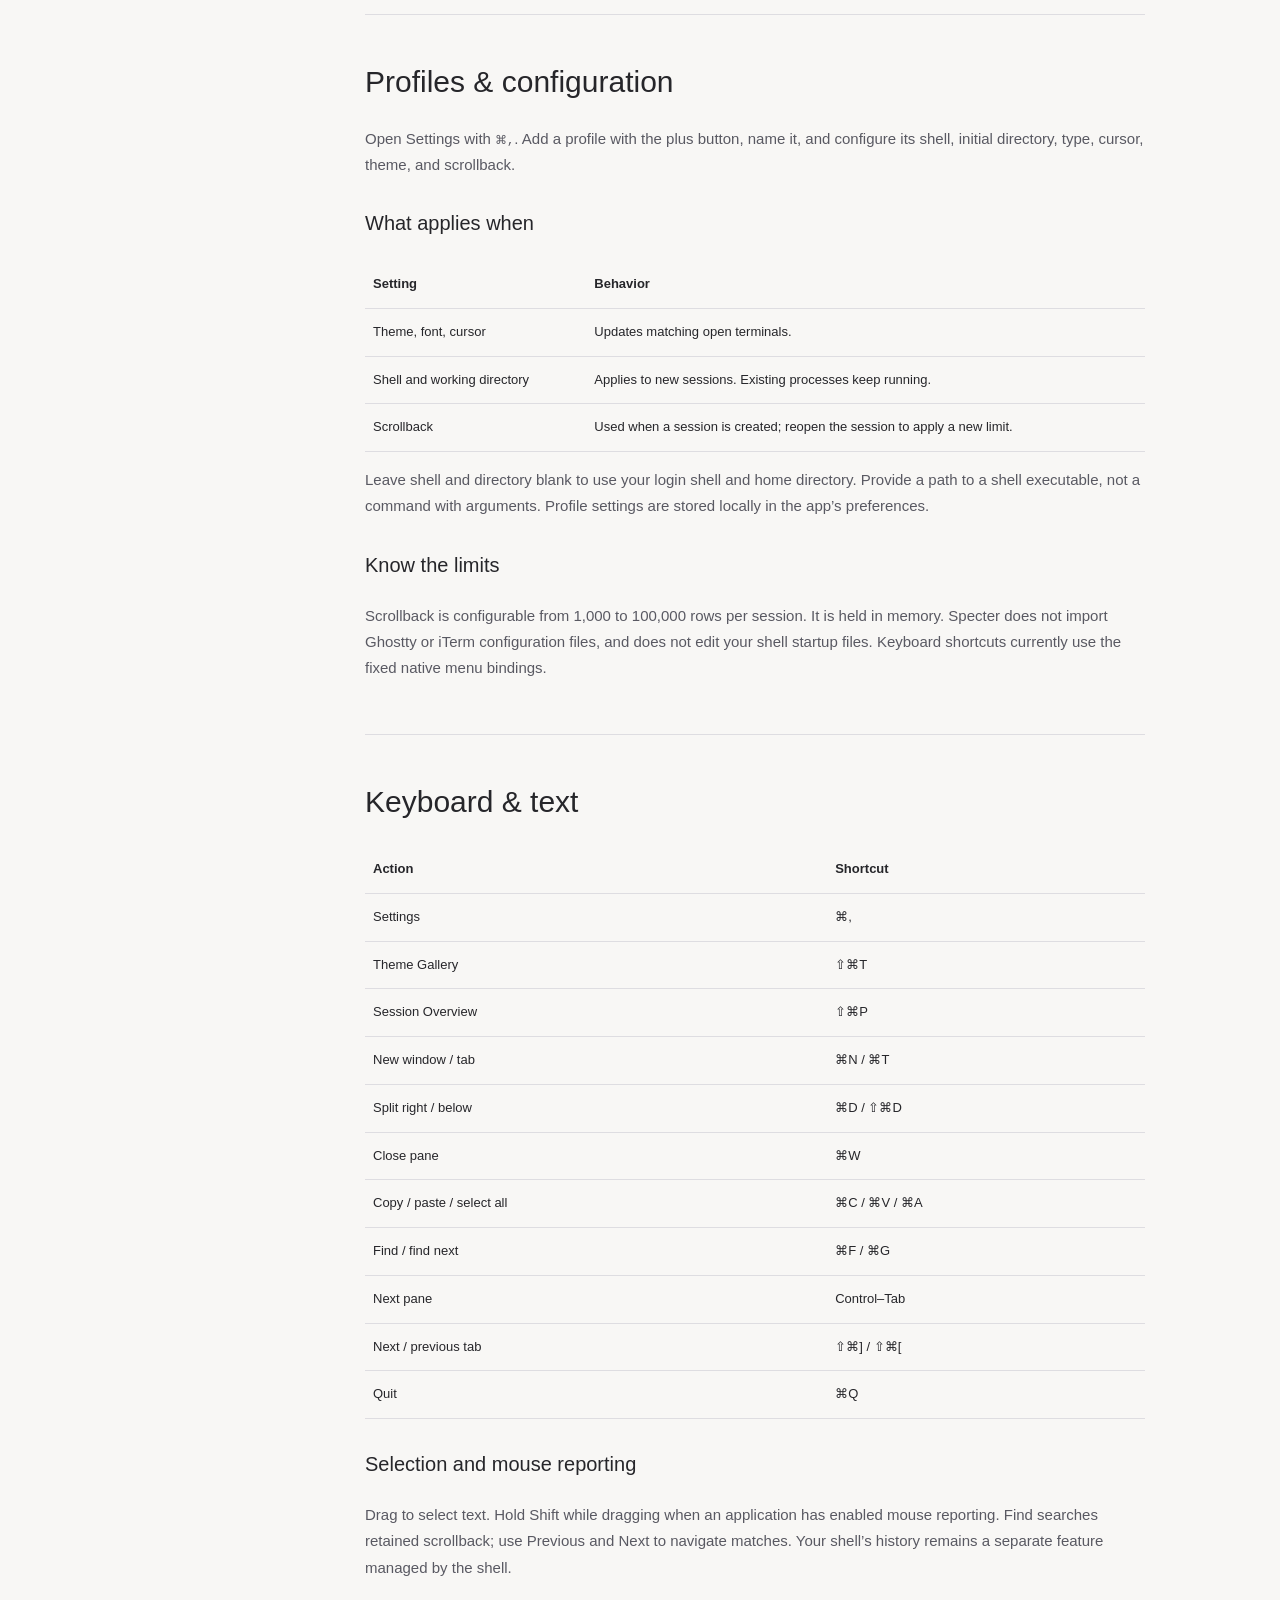
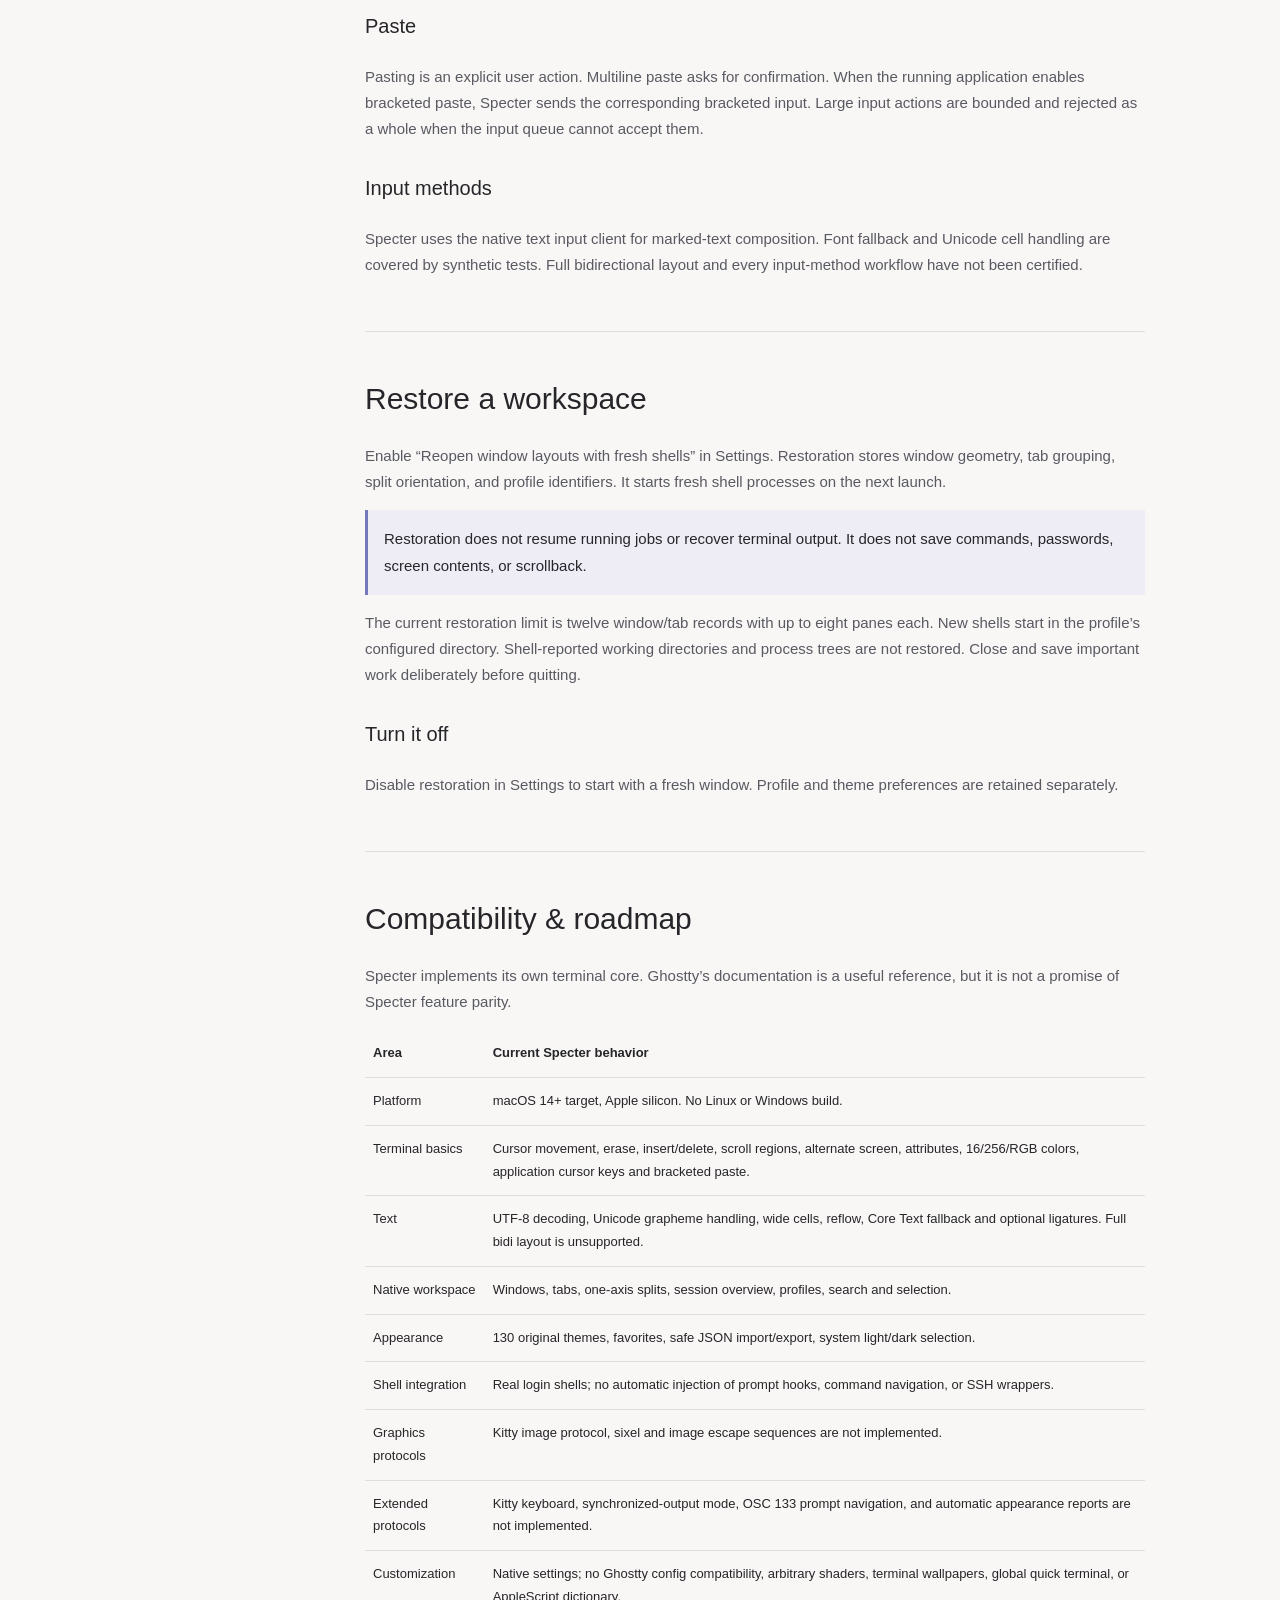
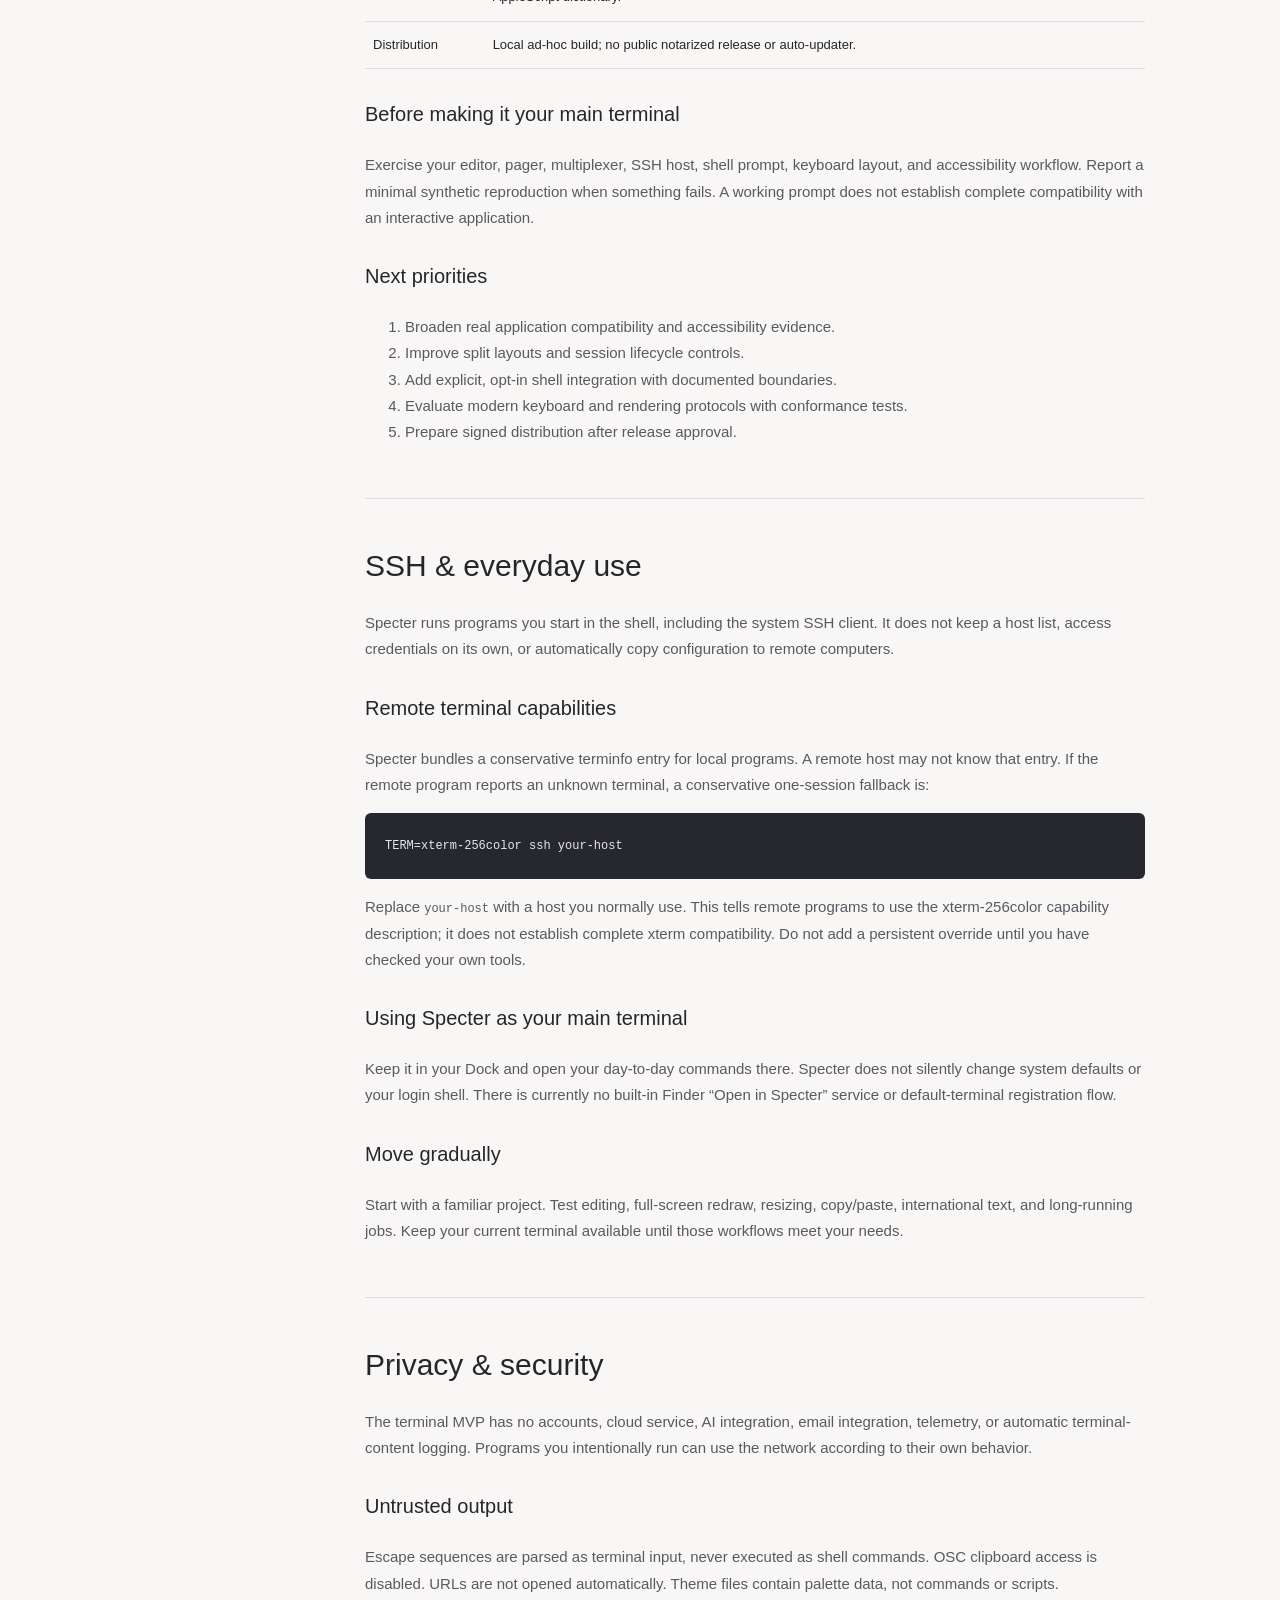
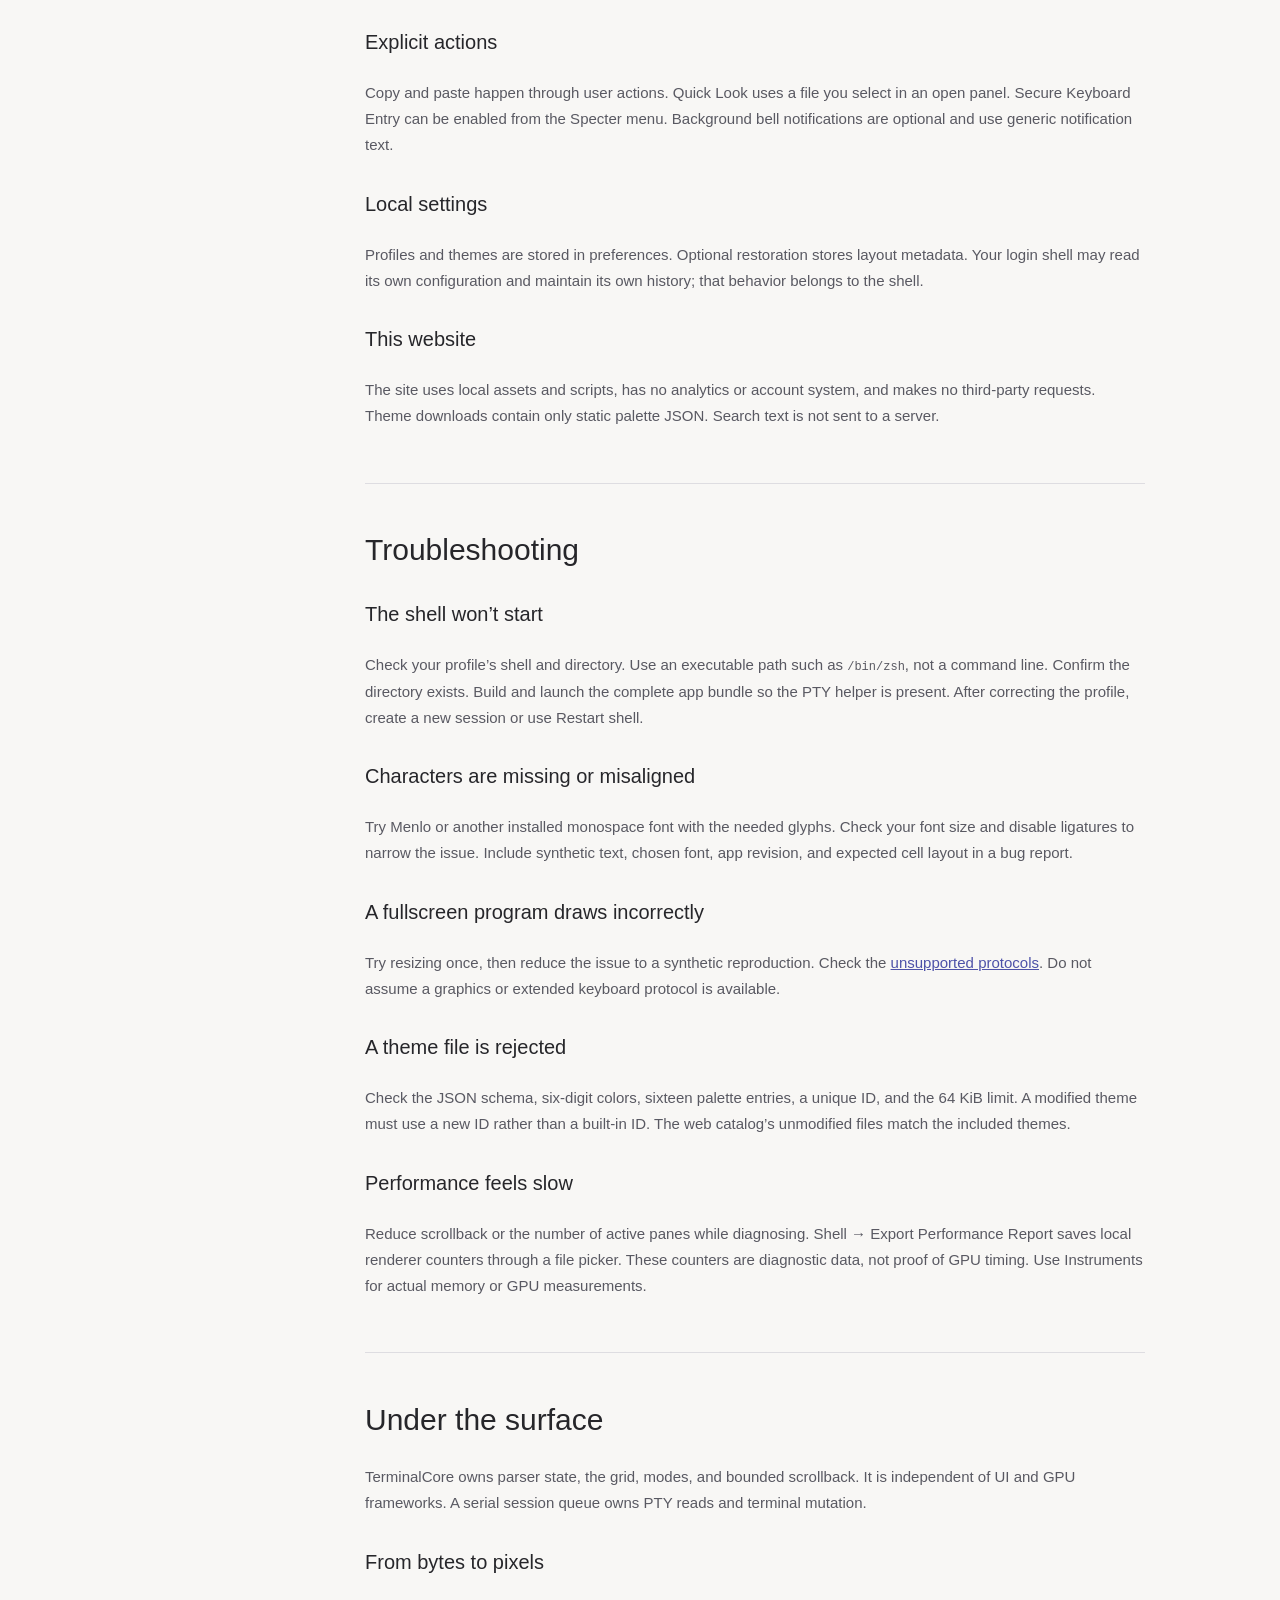
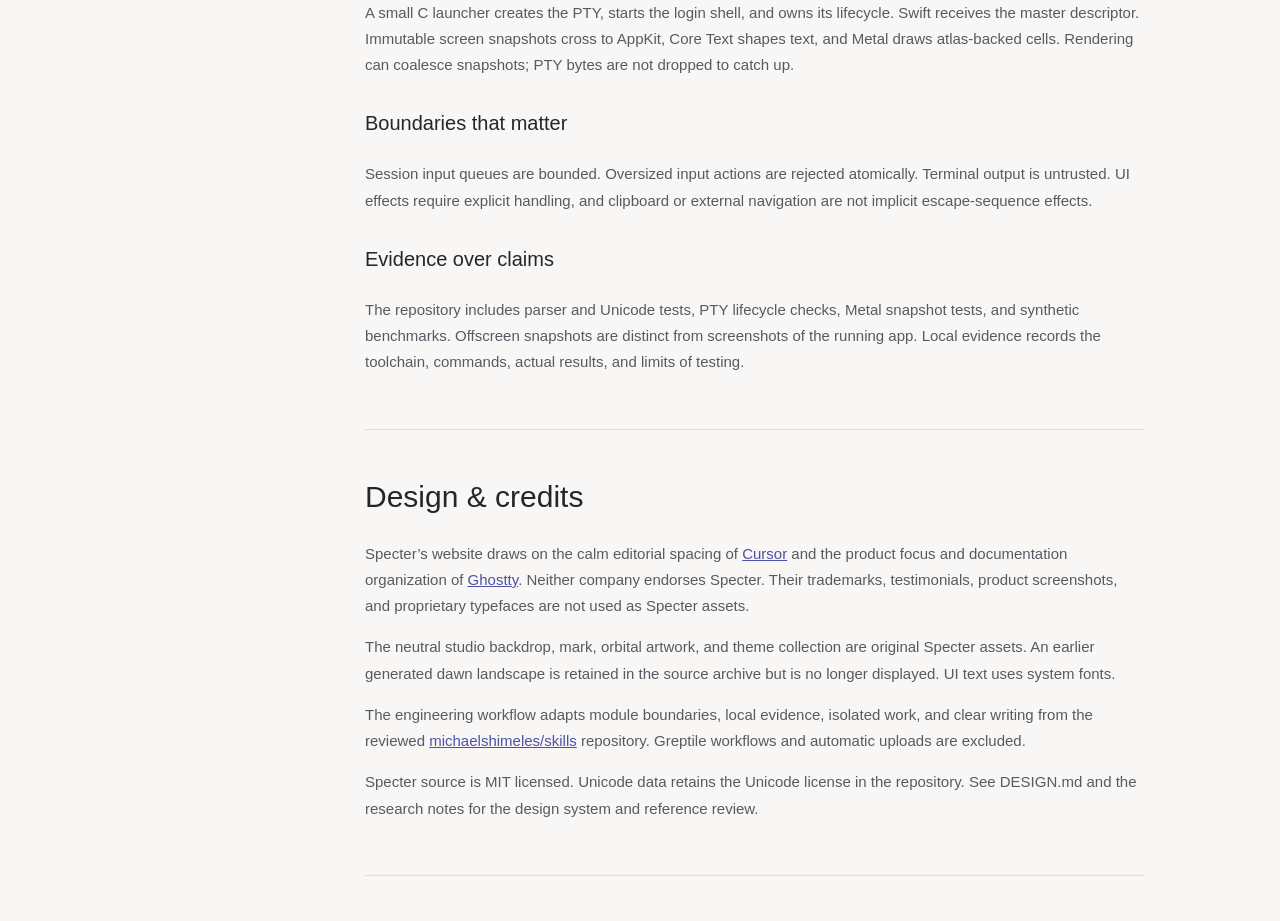
==== commit b6869702: "feat: link GitHub installation guide and refine website palette" ====
--- a/Resources/Handbook.html
+++ b/Resources/Handbook.html
@@ -1,4 +1,4 @@
-<!doctype html><html lang="en"><head><meta charset="utf-8"><meta name="viewport" content="width=device-width, initial-scale=1"><title>Specter — Offline handbook</title><style>:root{font:15px/1.75 -apple-system,BlinkMacSystemFont,sans-serif;color:#282a24;background:#f7f7f2}body{margin:0}a{color:#3d5e46}a:focus-visible{outline:3px solid #688675;outline-offset:4px}.layout{display:grid;grid-template-columns:220px minmax(0,780px);gap:55px;max-width:1100px;margin:45px auto;padding:0 28px}nav{position:sticky;top:28px;align-self:start;display:flex;flex-direction:column;gap:10px}nav strong{font-size:24px;margin-bottom:15px}nav a{text-decoration:none;font-size:13px}h1{font-size:42px;font-weight:400;letter-spacing:-2px}h2{font-size:30px;font-weight:400;line-height:1.3}h3{font-size:20px;font-weight:500;margin-top:28px}p,li{color:#575c51}article{padding:22px 0 38px;border-bottom:1px solid #dddfd5}pre{padding:20px;background:#232c25;color:#e2e8dc;border-radius:6px;white-space:pre-wrap}code,kbd{font:12px/1.7 ui-monospace,Menlo,monospace}table{border-collapse:collapse;width:100%;font-size:13px}td,th{text-align:left;padding:12px 8px;border-bottom:1px solid #dddfd5;vertical-align:top}.doc-note{padding:16px;border-left:3px solid #708060;background:#eaeedf}section{scroll-margin-top:20px}@media(max-width:720px){.layout{grid-template-columns:1fr;gap:25px;margin:24px auto;padding:0 20px}nav{position:static;display:grid;grid-template-columns:1fr 1fr}nav strong{grid-column:1/-1}h1{font-size:34px}}</style></head><body><div class="layout"><nav aria-label="Handbook chapters"><strong>specter / handbook</strong><a href="#overview">Welcome to Specter</a><a href="#install">Build & install</a><a href="#sessions">Tabs, splits & sessions</a><a href="#themes">Themes & appearance</a><a href="#profiles">Profiles & configuration</a><a href="#shortcuts">Keyboard & text</a><a href="#restoration">Restore a workspace</a><a href="#compatibility">Compatibility & roadmap</a><a href="#ssh">SSH & everyday use</a><a href="#privacy">Privacy & security</a><a href="#troubleshooting">Troubleshooting</a><a href="#architecture">Under the surface</a><a href="#credits">Design & credits</a></nav><main><h1>A little guidance.</h1><p>This handbook is included with Specter and works offline. No scripts, accounts, or network connection are needed to read it.</p><article id="overview"><h2>Welcome to Specter</h2>
+<!doctype html><html lang="en"><head><meta charset="utf-8"><meta name="viewport" content="width=device-width, initial-scale=1"><title>Specter — Offline handbook</title><style>:root{font:15px/1.75 -apple-system,BlinkMacSystemFont,sans-serif;color:#26262a;background:#f8f7f5}body{margin:0}a{color:#4d51a8}a:focus-visible{outline:3px solid #6468ba;outline-offset:4px}.layout{display:grid;grid-template-columns:220px minmax(0,780px);gap:55px;max-width:1100px;margin:45px auto;padding:0 28px}nav{position:sticky;top:28px;align-self:start;display:flex;flex-direction:column;gap:10px}nav strong{font-size:24px;margin-bottom:15px}nav a{text-decoration:none;font-size:13px}h1{font-size:42px;font-weight:400;letter-spacing:-2px}h2{font-size:30px;font-weight:400;line-height:1.3}h3{font-size:20px;font-weight:500;margin-top:28px}p,li{color:#595962}article{padding:22px 0 38px;border-bottom:1px solid #dedde1}pre{padding:20px;background:#27272f;color:#e8e7ef;border-radius:6px;white-space:pre-wrap}code,kbd{font:12px/1.7 ui-monospace,Menlo,monospace}table{border-collapse:collapse;width:100%;font-size:13px}td,th{text-align:left;padding:12px 8px;border-bottom:1px solid #dedde1;vertical-align:top}.doc-note{padding:16px;border-left:3px solid #7477b9;background:#eeedf6}section{scroll-margin-top:20px}@media(max-width:720px){.layout{grid-template-columns:1fr;gap:25px;margin:24px auto;padding:0 20px}nav{position:static;display:grid;grid-template-columns:1fr 1fr}nav strong{grid-column:1/-1}h1{font-size:34px}}</style></head><body><div class="layout"><nav aria-label="Handbook chapters"><strong>specter / handbook</strong><a href="#overview">Welcome to Specter</a><a href="#install">Build & install</a><a href="#sessions">Tabs, splits & sessions</a><a href="#themes">Themes & appearance</a><a href="#profiles">Profiles & configuration</a><a href="#shortcuts">Keyboard & text</a><a href="#restoration">Restore a workspace</a><a href="#compatibility">Compatibility & roadmap</a><a href="#ssh">SSH & everyday use</a><a href="#privacy">Privacy & security</a><a href="#troubleshooting">Troubleshooting</a><a href="#architecture">Under the surface</a><a href="#credits">Design & credits</a></nav><main><h1>A little guidance.</h1><p>This handbook is included with Specter and works offline. No scripts, accounts, or network connection are needed to read it.</p><article id="overview"><h2>Welcome to Specter</h2>
 
     <p>Specter is a native macOS terminal for Apple silicon. It runs your shell through a real POSIX pseudoterminal, renders with Metal, and gives you 130 original themes, native tabs, split panes, and profiles.</p>
     <div class="doc-note">Specter is a developer preview. Its terminal implementation is still growing. Read the compatibility guide and try your everyday tools before making it your primary terminal.</div>
@@ -8,7 +8,7 @@
     <h3>Read what matters next</h3><p><a href="#sessions">Organize sessions</a> · <a href="#themes">Choose a theme</a> · <a href="#compatibility">Check compatibility</a></p></article>
 <article id="install"><h2>Build & install</h2>
     <p>Build Specter locally on an Apple silicon Mac running macOS 14 or later, with Xcode and a Swift 6 toolchain. This preview does not offer a signed, notarized public download or an automatic updater.</p>
-    <h3>Build from your checkout</h3><p>In the Specter repository, run:</p><pre><code>scripts/build-app.sh
+    <p><a href="https://github.com/shellcat-com/Specter/blob/main/docs/install.md">Download and installation guide on GitHub →</a> — start here for source downloads, Xcode setup, installing, updating, and troubleshooting.</p><h3>Build from your checkout</h3><p>In the Specter repository, run:</p><pre><code>scripts/build-app.sh
 open .build/Specter.app</code></pre><p>The script compiles a release build, embeds the PTY helper, Metal resources, themes, and terminfo, and signs the bundle ad hoc for local use.</p>
     <h3>Keep it close</h3><p>After trying the app, you can copy the complete <code>.build/Specter.app</code> bundle to your Applications folder and keep it in the Dock. Copy the whole bundle; the helper and resources are required. Rebuilding updates the build folder, so copy the rebuilt bundle again when you want to update an installed copy.</p>
     <h3>Building in a synced folder</h3><p>If signing reports a resource fork or Finder metadata error in an iCloud-synced checkout, package outside that folder:</p><pre><code>SPECTER_APP_OUTPUT=/private/tmp/Specter.app scripts/build-app.sh
@@ -78,6 +78,6 @@
     <h3>Evidence over claims</h3><p>The repository includes parser and Unicode tests, PTY lifecycle checks, Metal snapshot tests, and synthetic benchmarks. Offscreen snapshots are distinct from screenshots of the running app. Local evidence records the toolchain, commands, actual results, and limits of testing.</p></article>
 <article id="credits"><h2>Design & credits</h2>
     <p>Specter’s website draws on the calm editorial spacing of <a href="https://cursor.com">Cursor</a> and the product focus and documentation organization of <a href="https://ghostty.org/docs">Ghostty</a>. Neither company endorses Specter. Their trademarks, testimonials, product screenshots, and proprietary typefaces are not used as Specter assets.</p>
-    <p>The dawn landscape was created specifically for this website using the built-in image-generation tool. The mark, CSS artwork, and theme collection are original Specter assets. UI text uses system fonts.</p>
+    <p>The neutral studio backdrop, mark, orbital artwork, and theme collection are original Specter assets. An earlier generated dawn landscape is retained in the source archive but is no longer displayed. UI text uses system fonts.</p>
     <p>The engineering workflow adapts module boundaries, local evidence, isolated work, and clear writing from the reviewed <a href="https://github.com/michaelshimeles/skills">michaelshimeles/skills</a> repository. Greptile workflows and automatic uploads are excluded.</p>
     <p>Specter source is MIT licensed. Unicode data retains the Unicode license in the repository. See DESIGN.md and the research notes for the design system and reference review.</p></article></main></div></body></html>
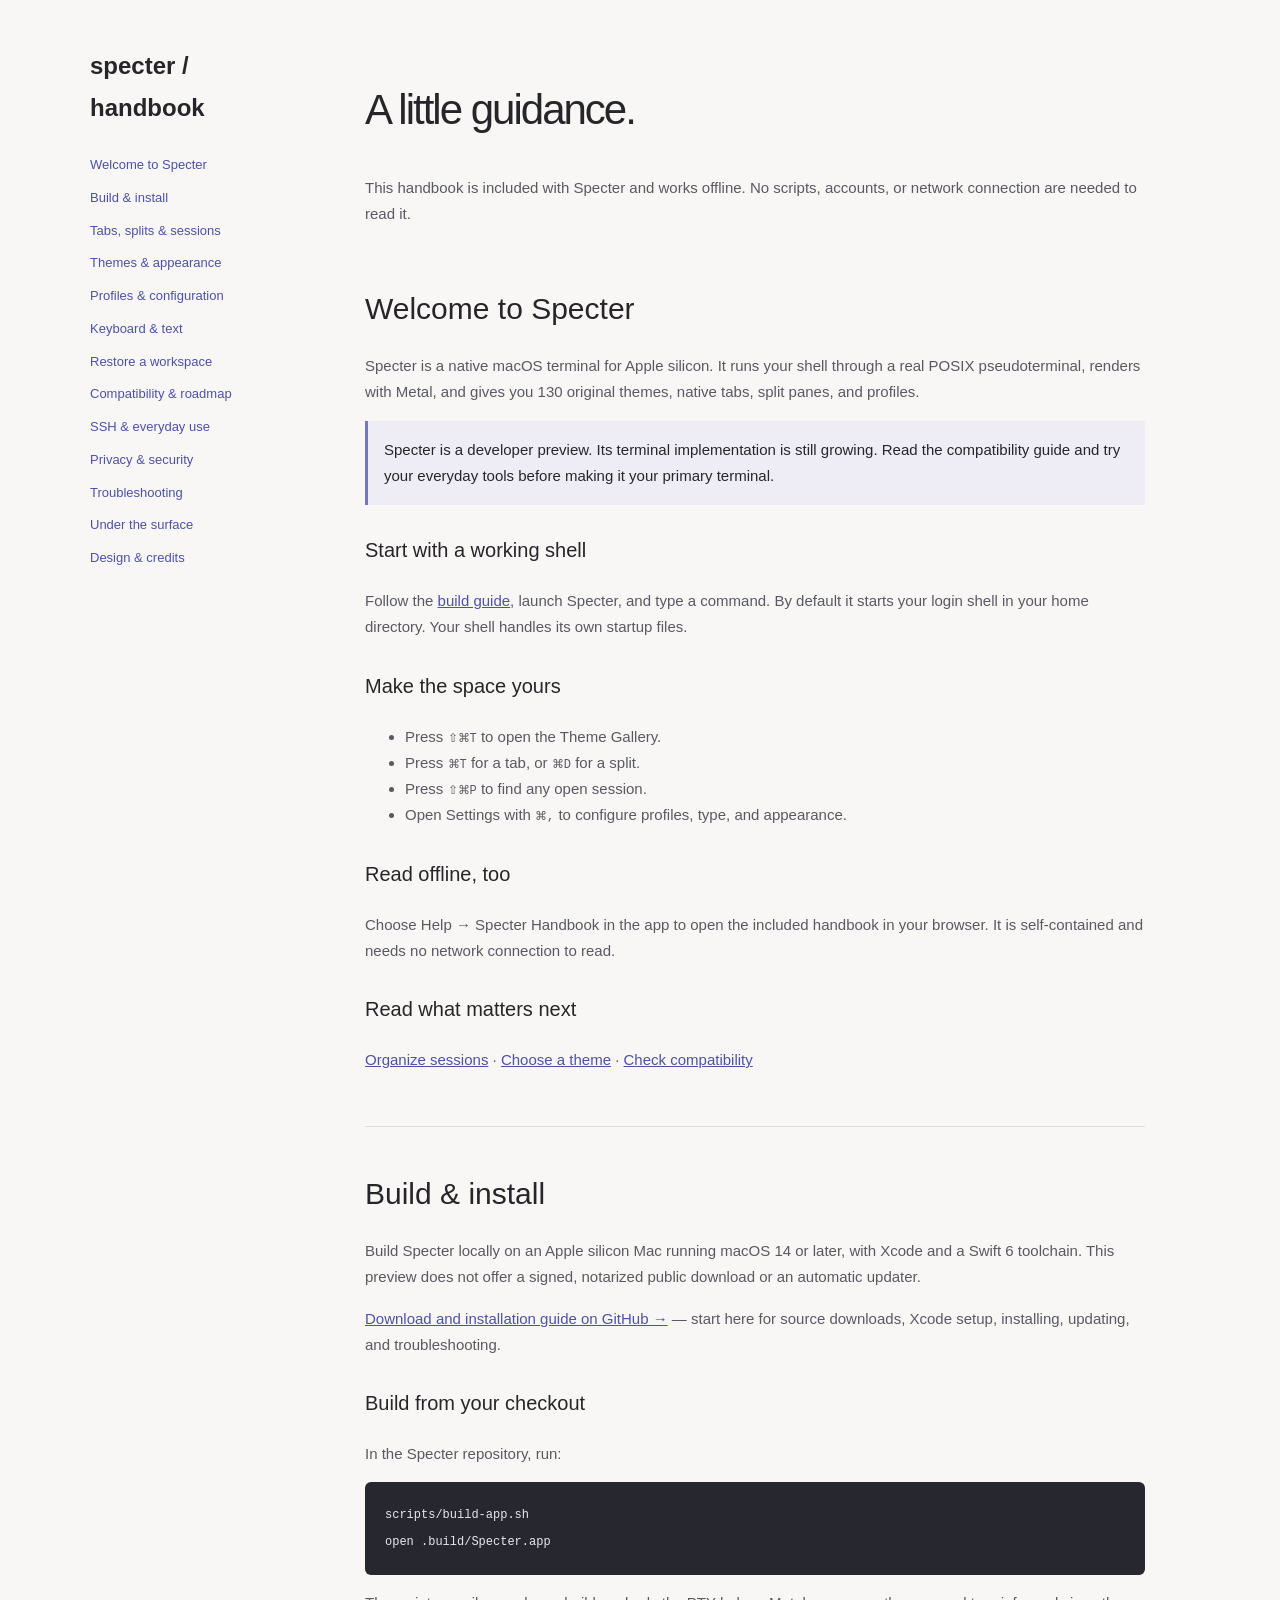
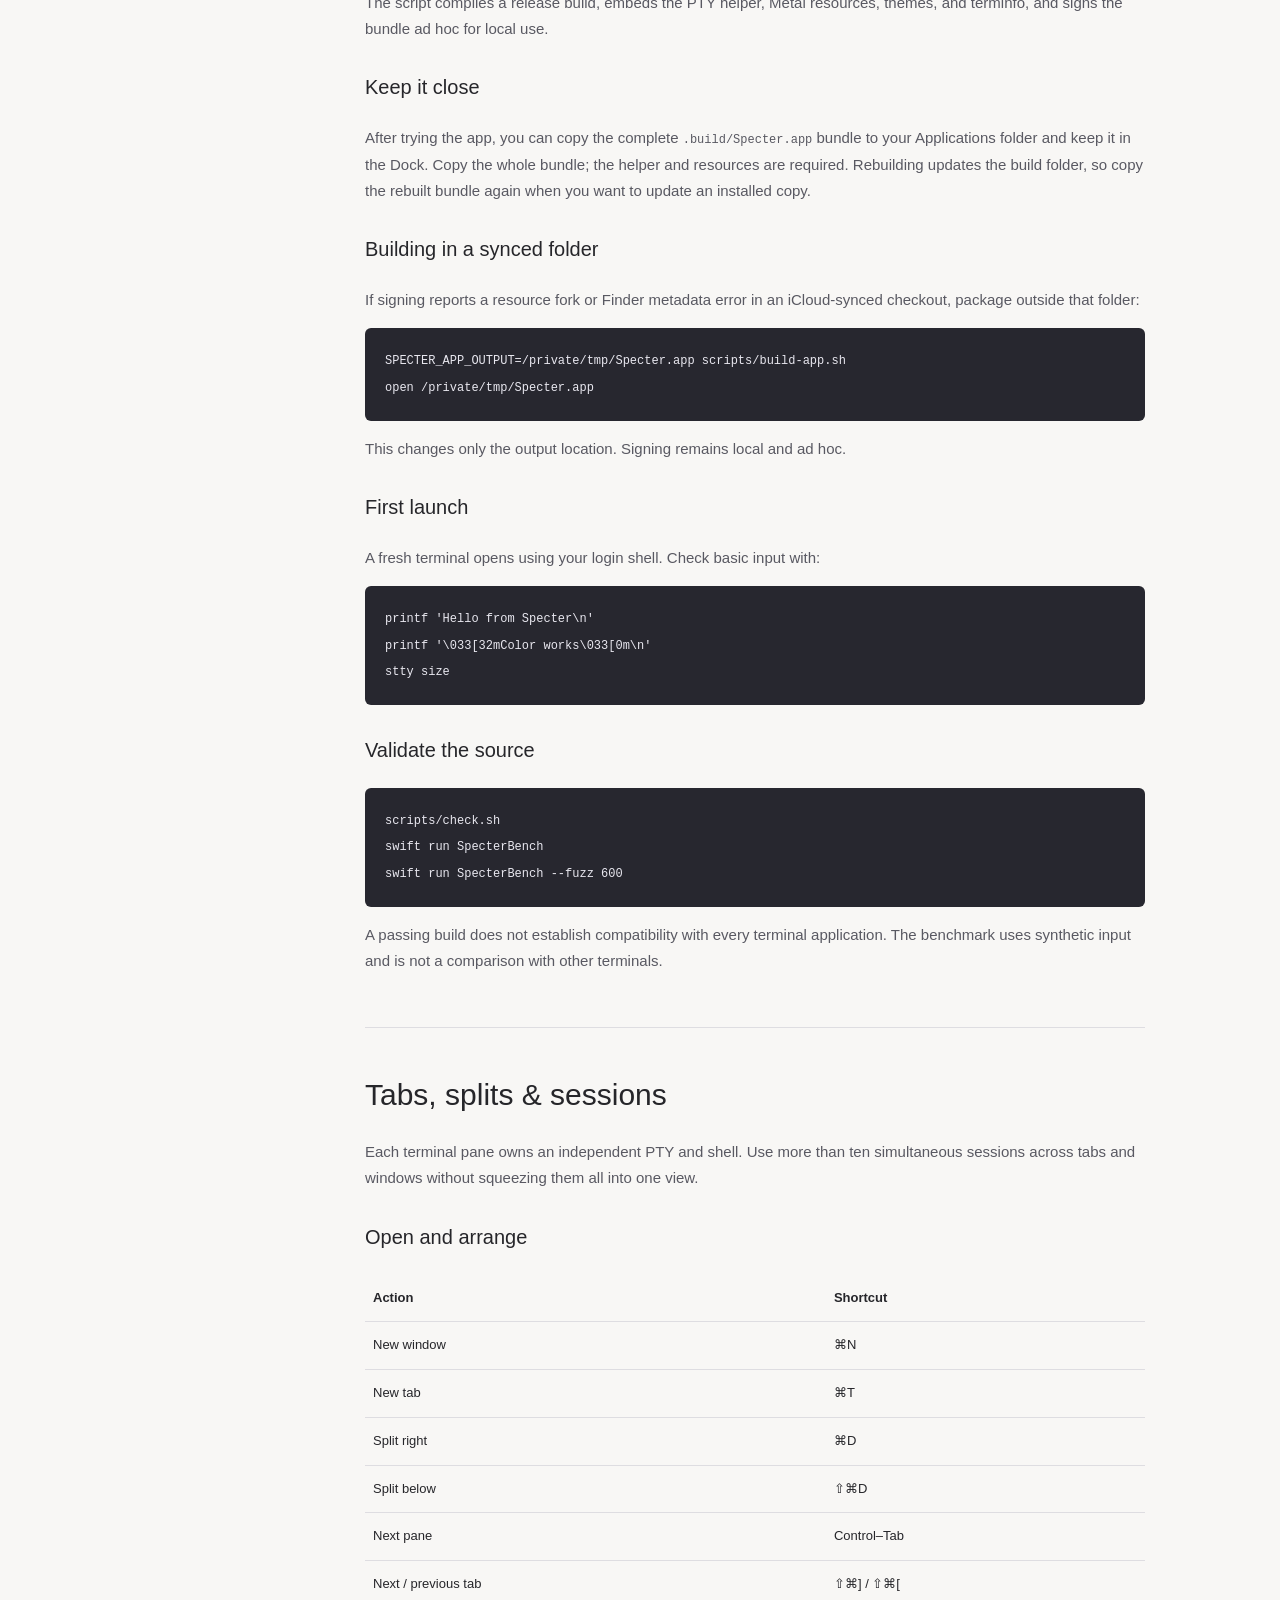
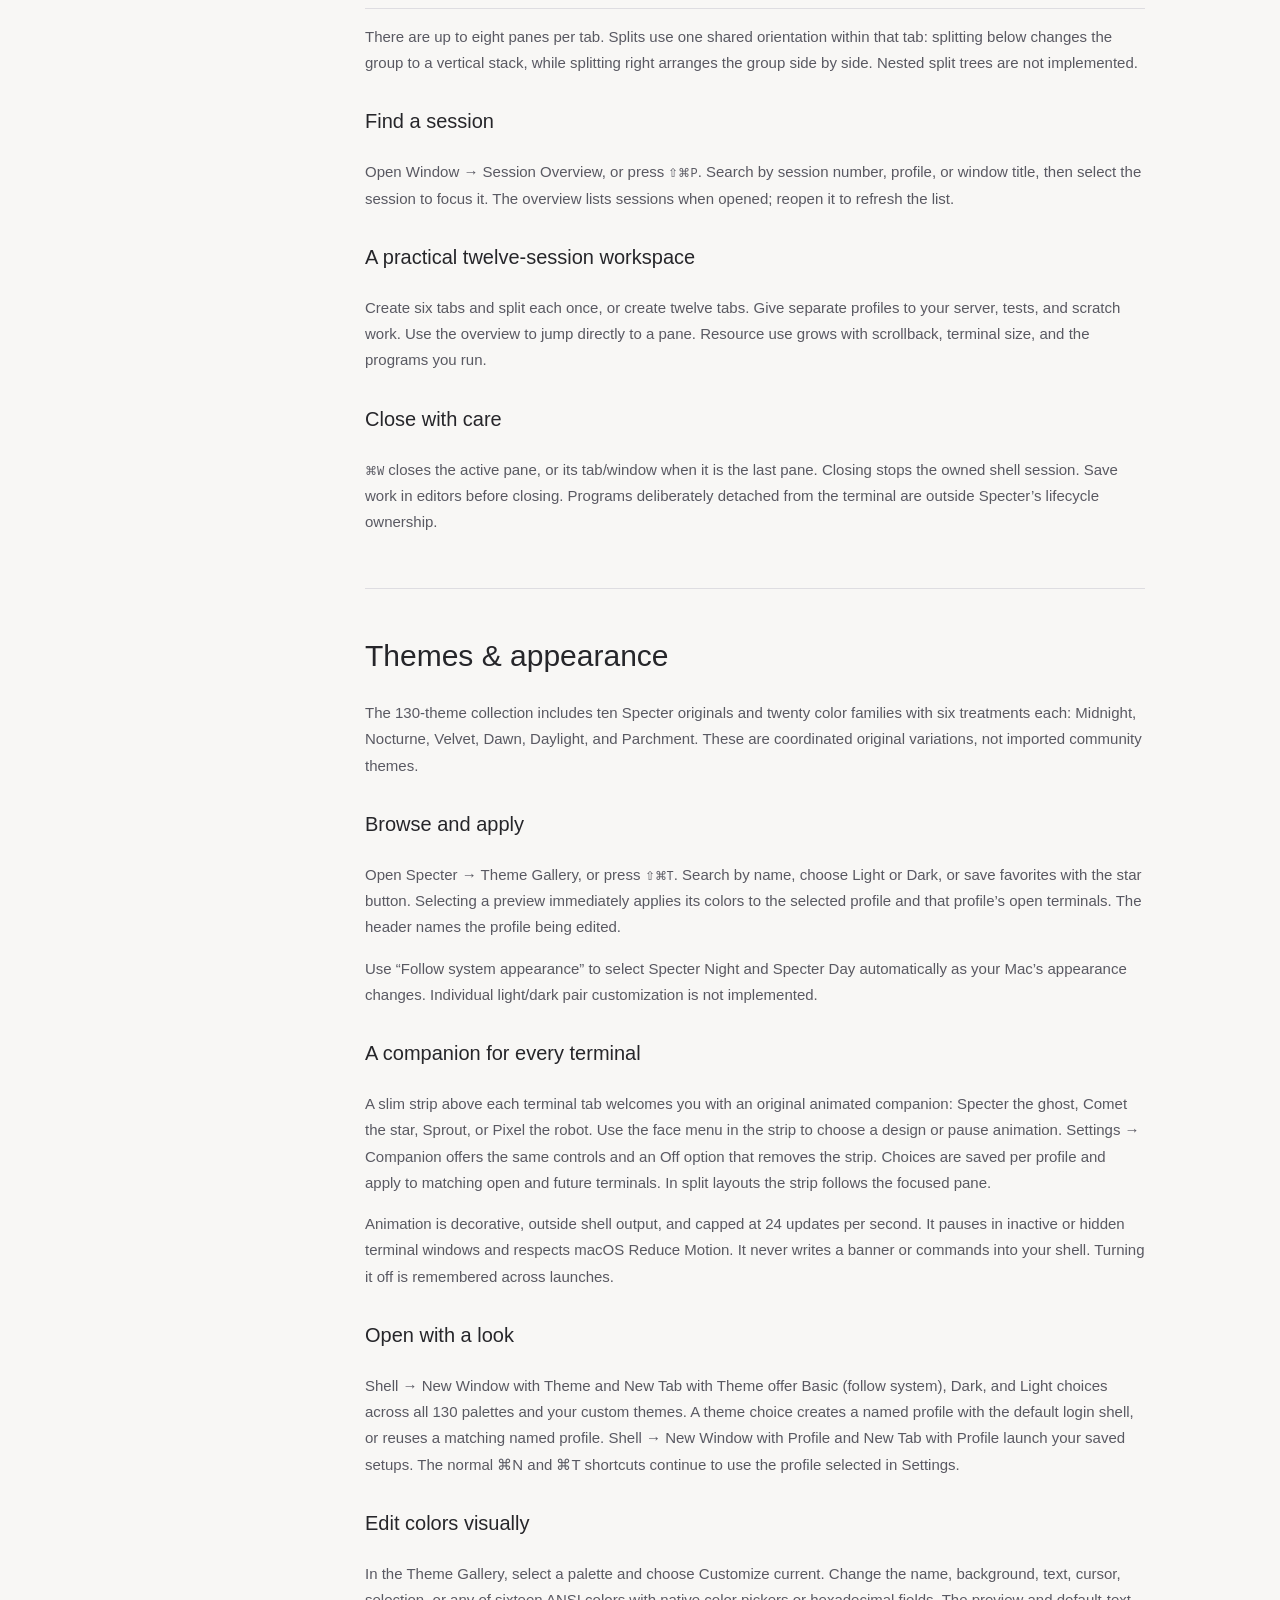
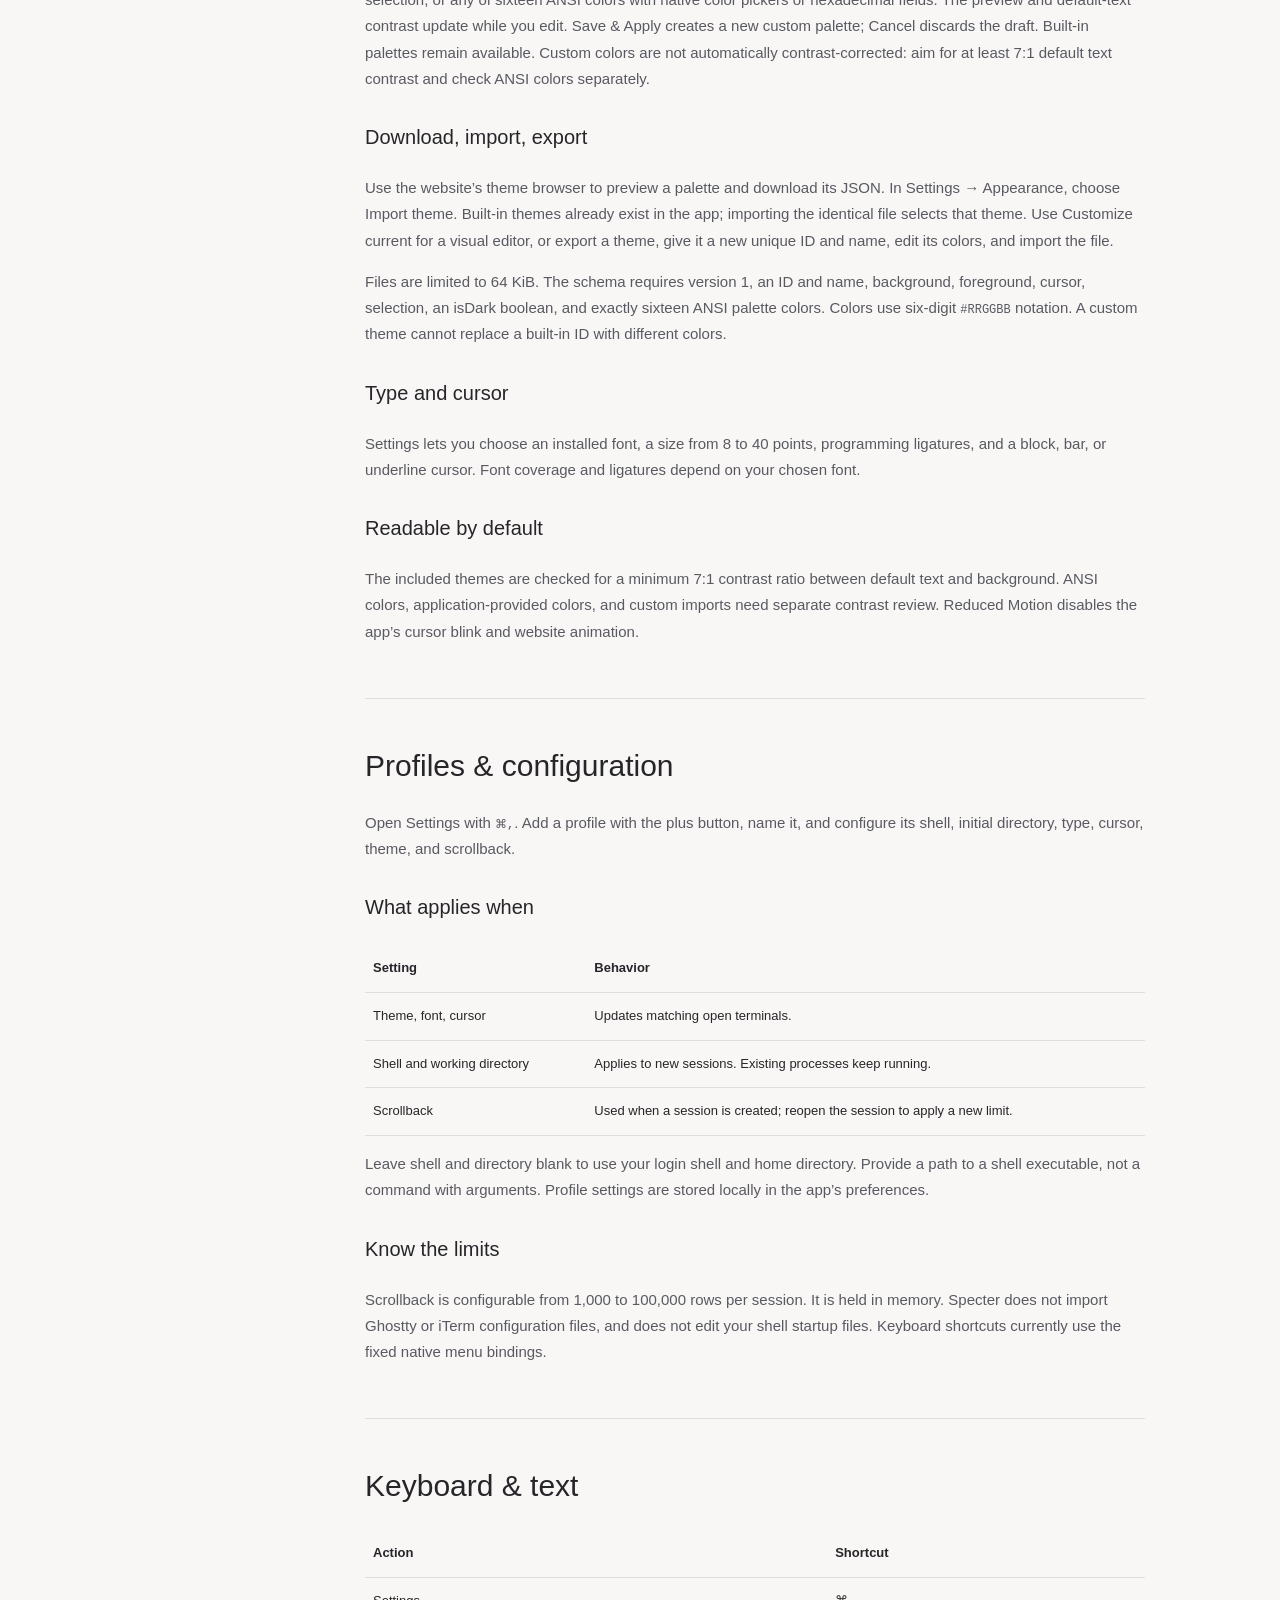
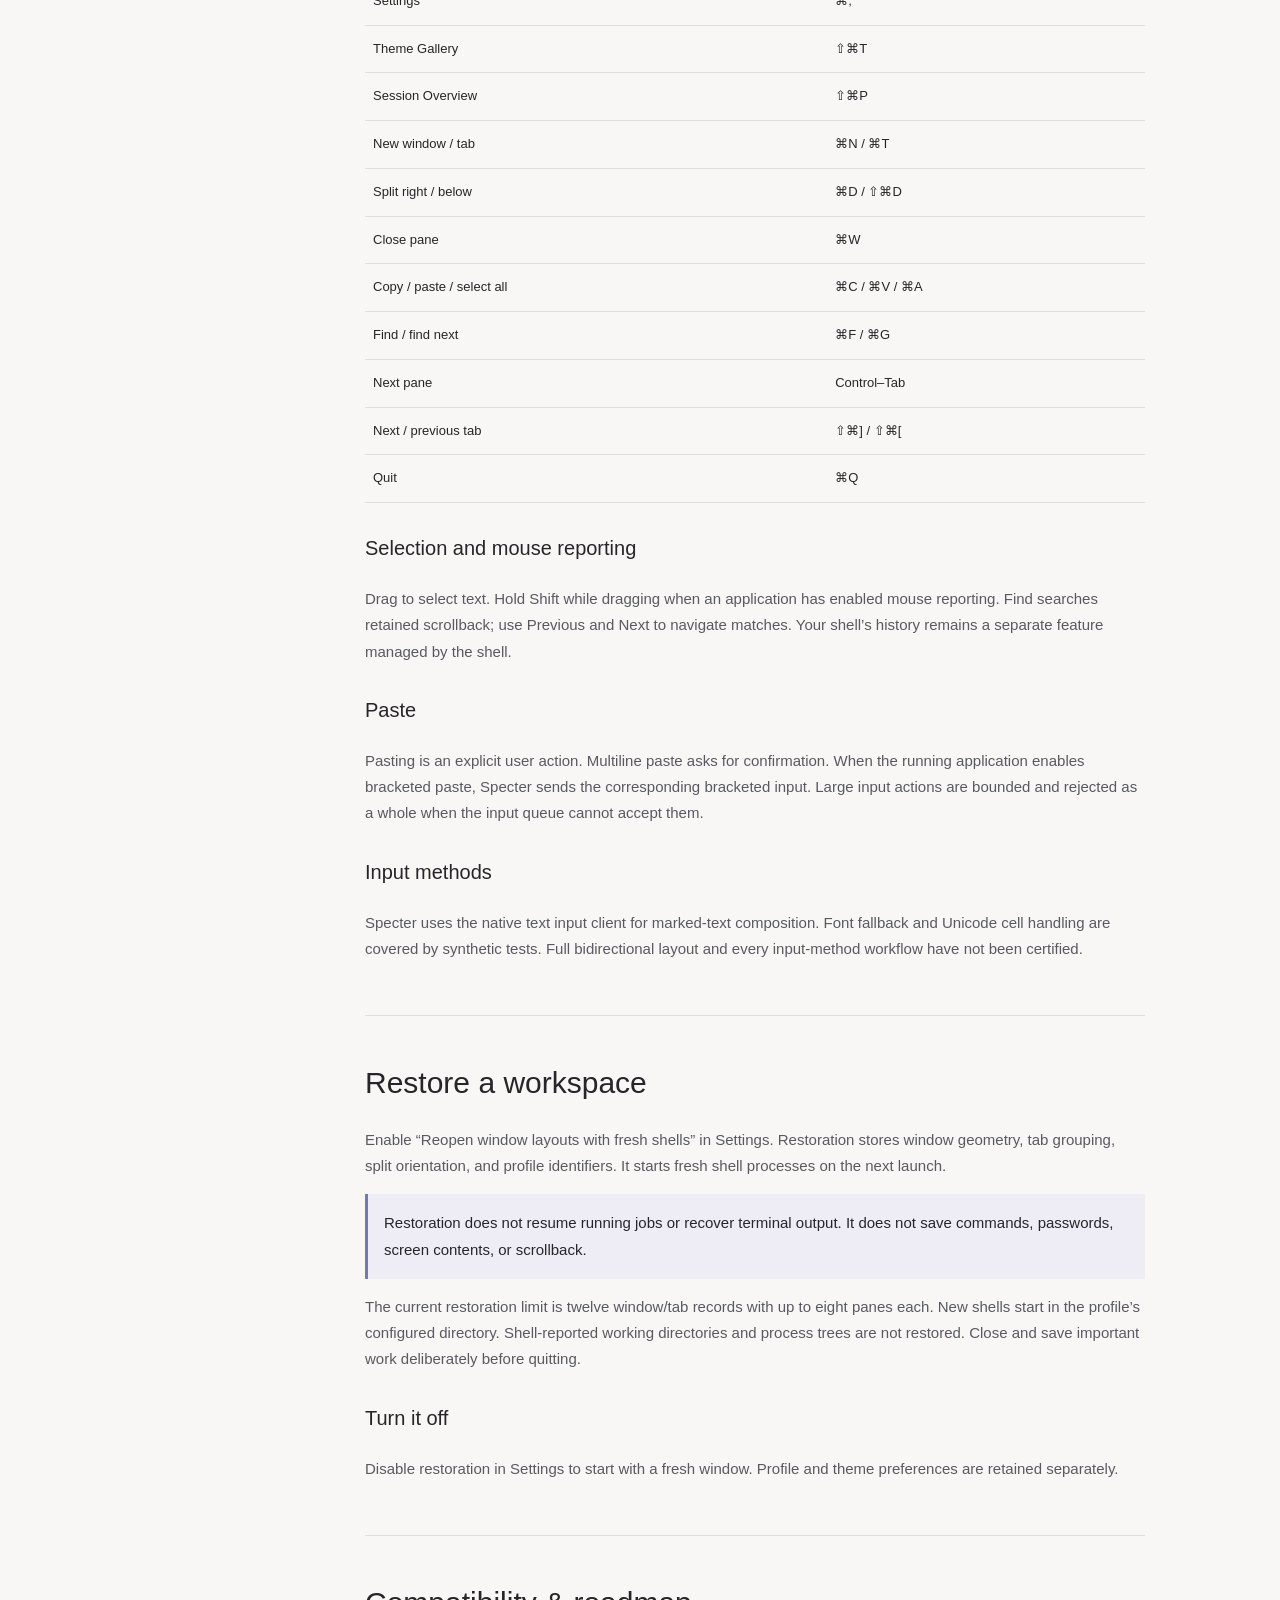
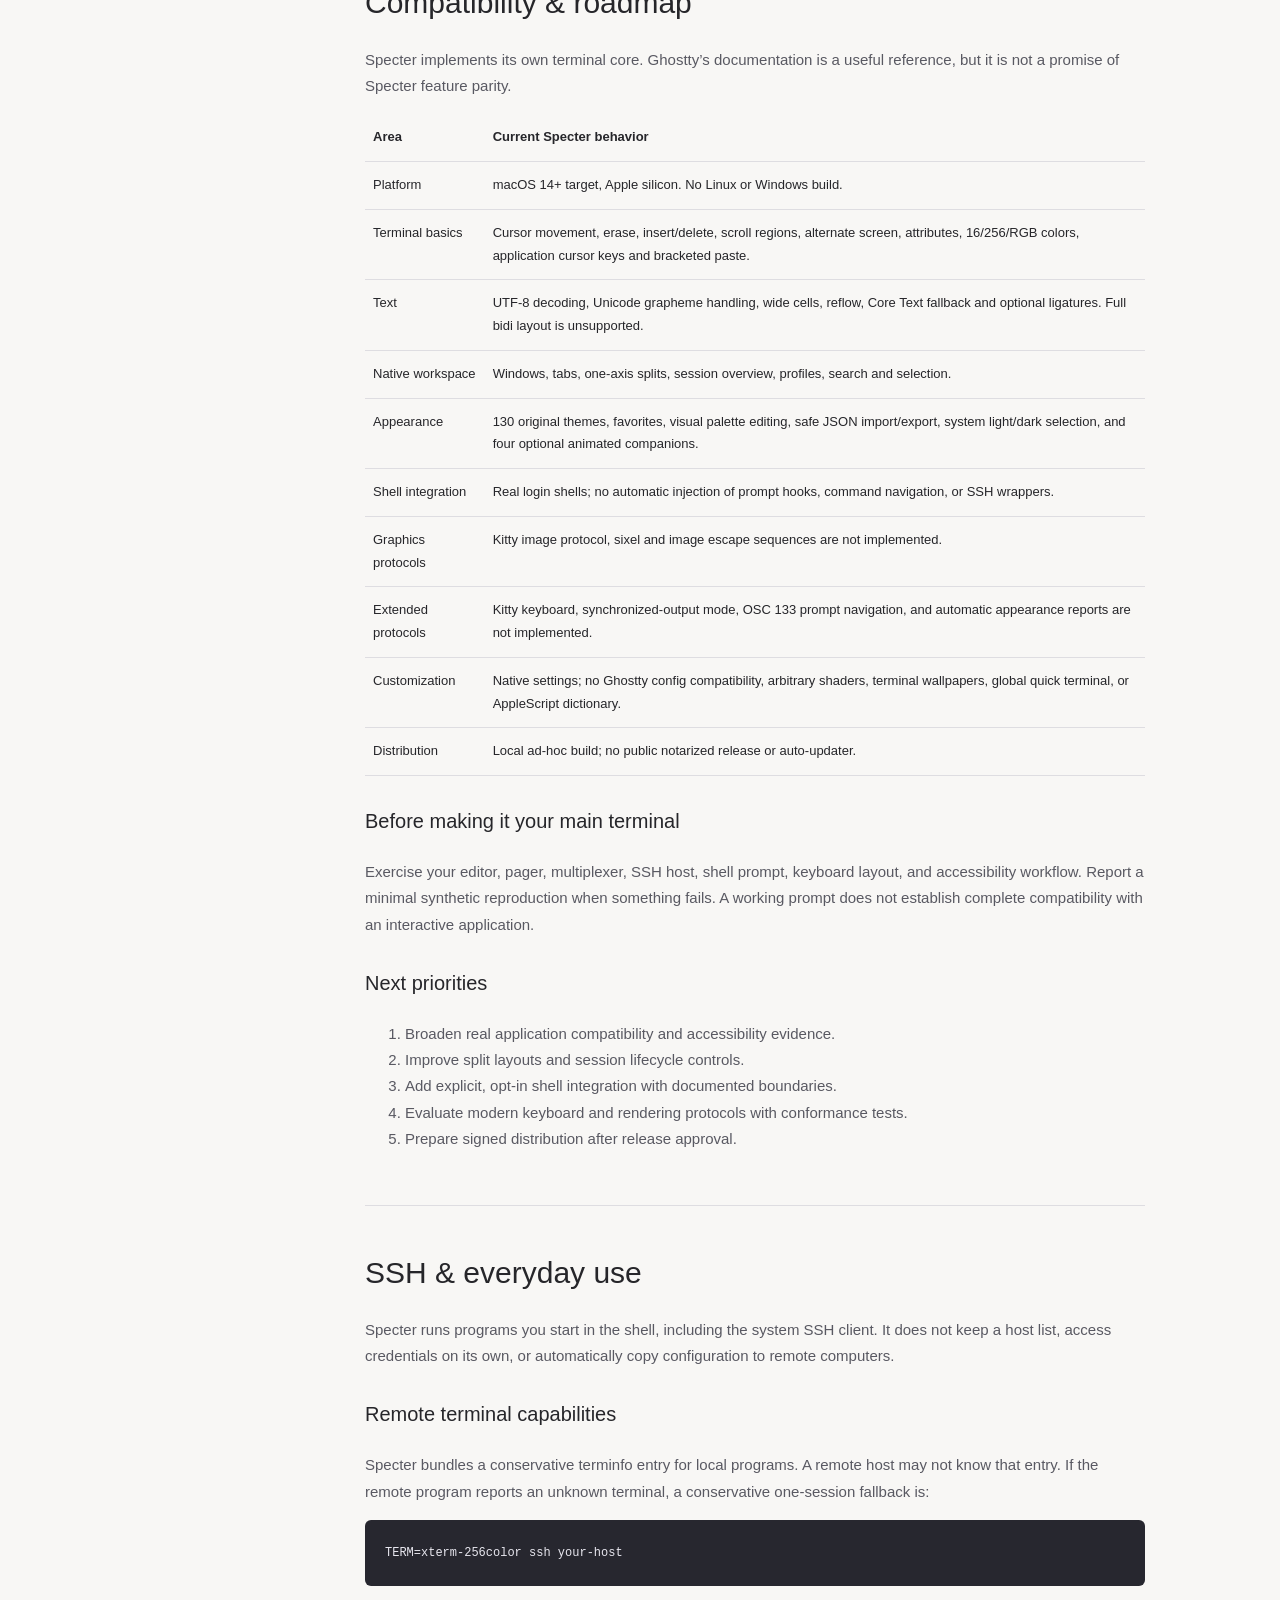
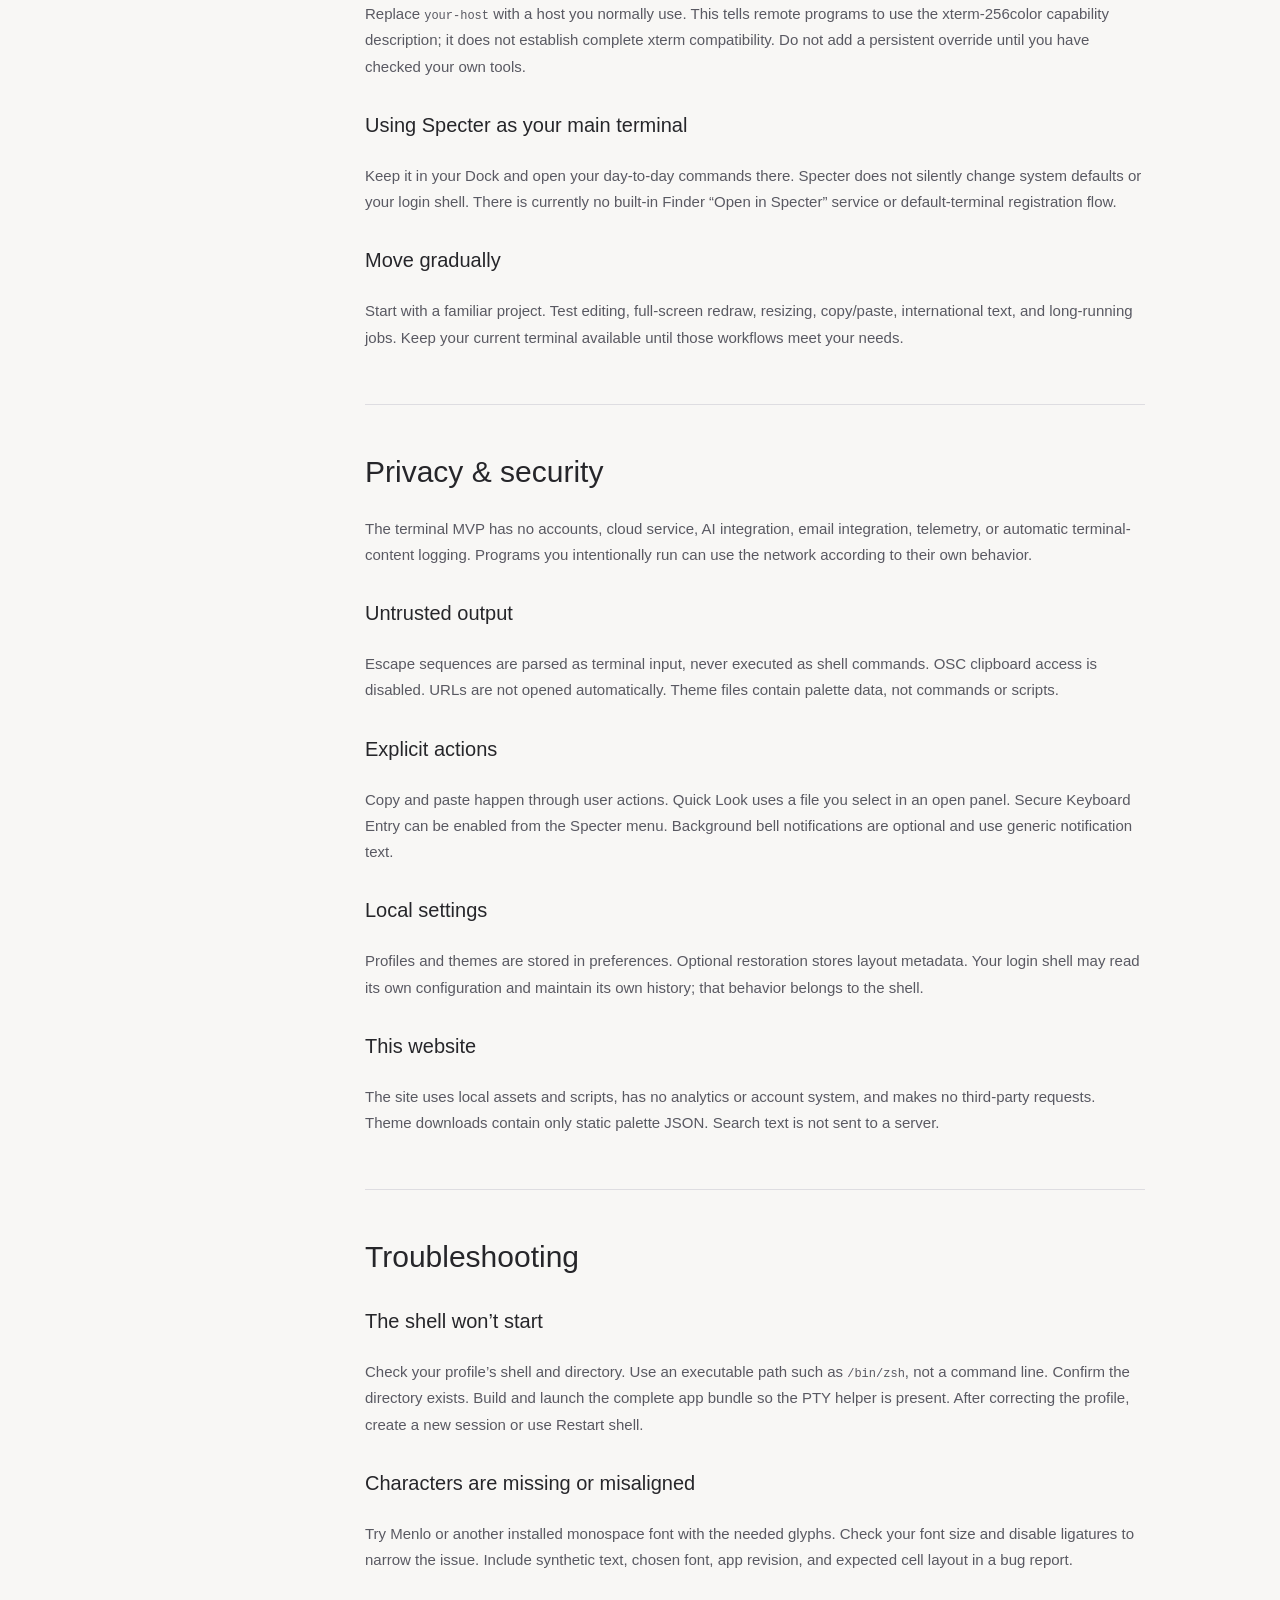
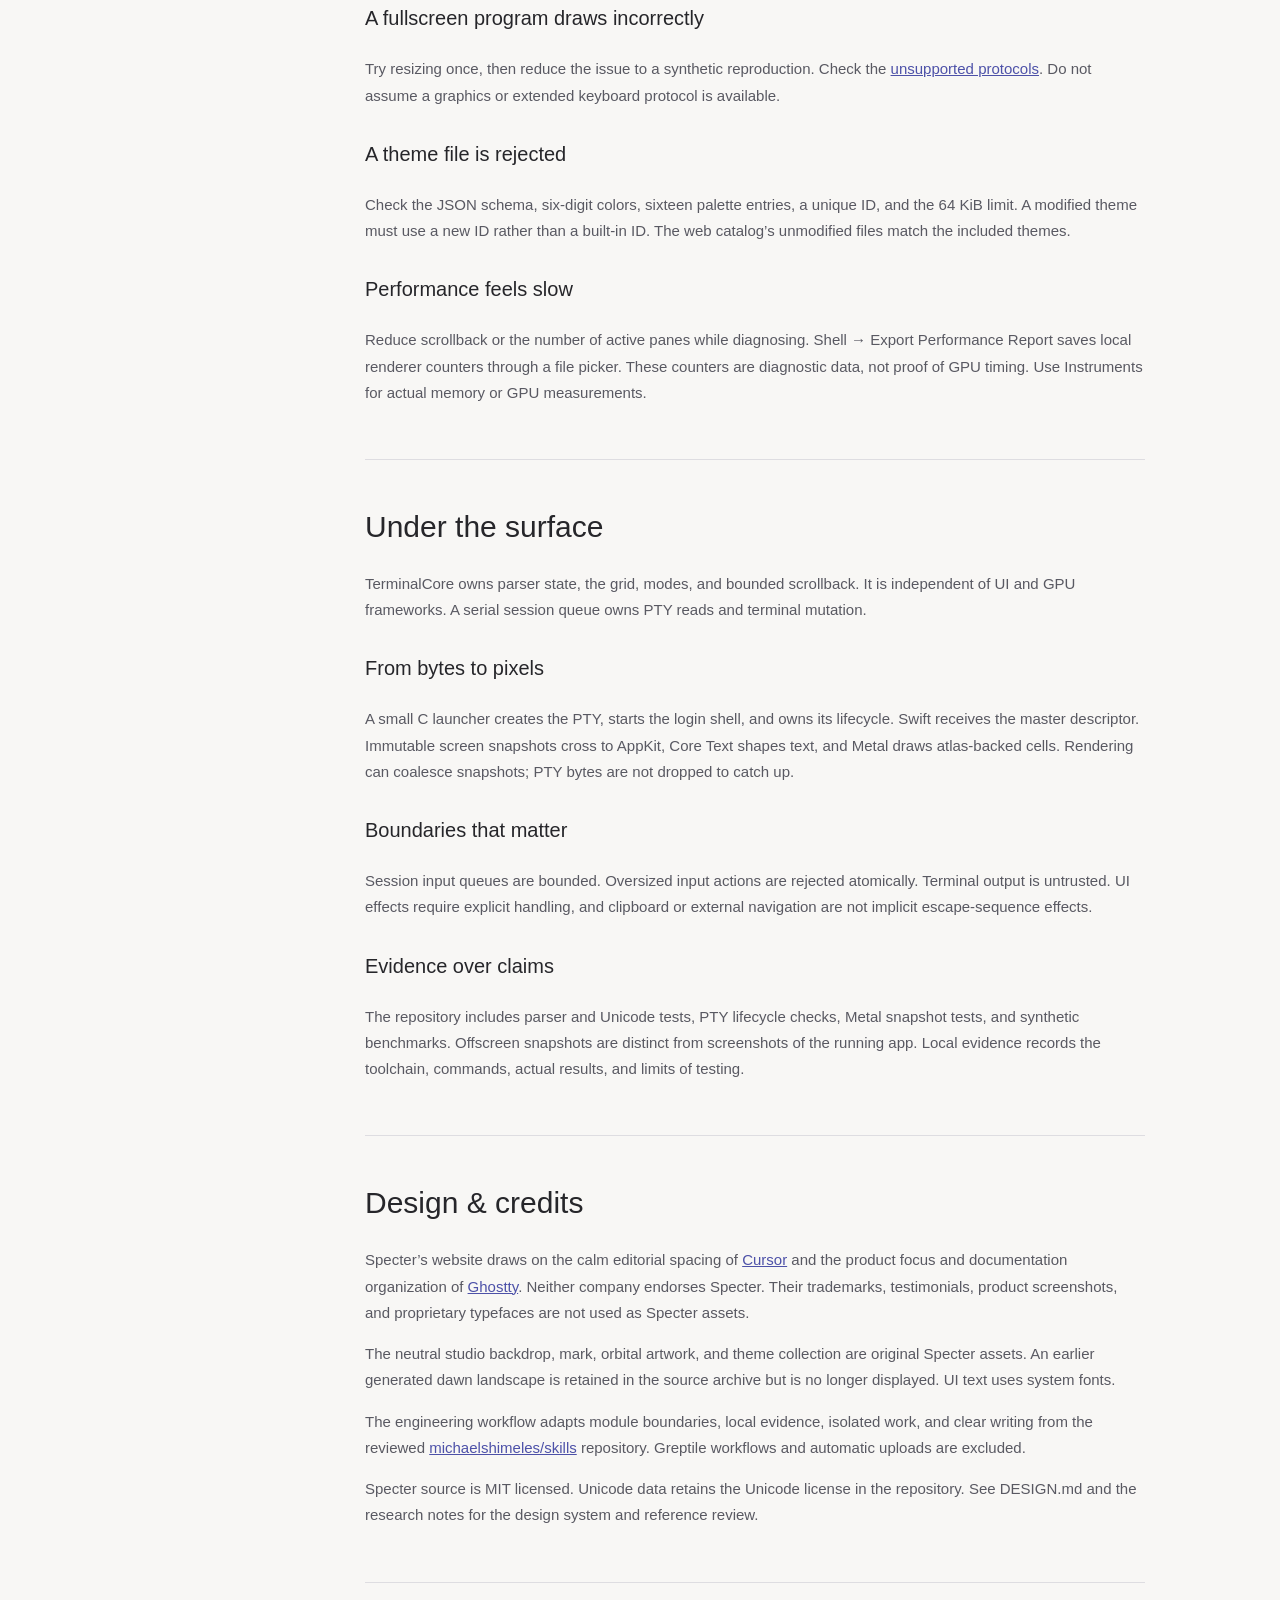
==== commit 3e7beb42: "feat: add animated companions and terminal appearance customization" ====
--- a/Resources/Handbook.html
+++ b/Resources/Handbook.html
@@ -30,7 +30,10 @@
     <p>The 130-theme collection includes ten Specter originals and twenty color families with six treatments each: Midnight, Nocturne, Velvet, Dawn, Daylight, and Parchment. These are coordinated original variations, not imported community themes.</p>
     <h3>Browse and apply</h3><p>Open Specter → Theme Gallery, or press <kbd>⇧⌘T</kbd>. Search by name, choose Light or Dark, or save favorites with the star button. Selecting a preview immediately applies its colors to the selected profile and that profile’s open terminals. The header names the profile being edited.</p>
     <p>Use “Follow system appearance” to select Specter Night and Specter Day automatically as your Mac’s appearance changes. Individual light/dark pair customization is not implemented.</p>
-    <h3>Download, import, export</h3><p>Use the website’s theme browser to preview a palette and download its JSON. In Settings → Appearance, choose Import theme. Built-in themes already exist in the app; importing the identical file selects that theme. To author a custom variation, export a theme, give it a new unique ID and name, edit its colors, and import the file.</p>
+    <h3>A companion for every terminal</h3><p>A slim strip above each terminal tab welcomes you with an original animated companion: Specter the ghost, Comet the star, Sprout, or Pixel the robot. Use the face menu in the strip to choose a design or pause animation. Settings → Companion offers the same controls and an Off option that removes the strip. Choices are saved per profile and apply to matching open and future terminals. In split layouts the strip follows the focused pane.</p><p>Animation is decorative, outside shell output, and capped at 24 updates per second. It pauses in inactive or hidden terminal windows and respects macOS Reduce Motion. It never writes a banner or commands into your shell. Turning it off is remembered across launches.</p>
+    <h3>Open with a look</h3><p>Shell → New Window with Theme and New Tab with Theme offer Basic (follow system), Dark, and Light choices across all 130 palettes and your custom themes. A theme choice creates a named profile with the default login shell, or reuses a matching named profile. Shell → New Window with Profile and New Tab with Profile launch your saved setups. The normal ⌘N and ⌘T shortcuts continue to use the profile selected in Settings.</p>
+    <h3>Edit colors visually</h3><p>In the Theme Gallery, select a palette and choose Customize current. Change the name, background, text, cursor, selection, or any of sixteen ANSI colors with native color pickers or hexadecimal fields. The preview and default-text contrast update while you edit. Save &amp; Apply creates a new custom palette; Cancel discards the draft. Built-in palettes remain available. Custom colors are not automatically contrast-corrected: aim for at least 7:1 default text contrast and check ANSI colors separately.</p>
+    <h3>Download, import, export</h3><p>Use the website’s theme browser to preview a palette and download its JSON. In Settings → Appearance, choose Import theme. Built-in themes already exist in the app; importing the identical file selects that theme. Use Customize current for a visual editor, or export a theme, give it a new unique ID and name, edit its colors, and import the file.</p>
     <p>Files are limited to 64 KiB. The schema requires version 1, an ID and name, background, foreground, cursor, selection, an isDark boolean, and exactly sixteen ANSI palette colors. Colors use six-digit <code>#RRGGBB</code> notation. A custom theme cannot replace a built-in ID with different colors.</p>
     <h3>Type and cursor</h3><p>Settings lets you choose an installed font, a size from 8 to 40 points, programming ligatures, and a block, bar, or underline cursor. Font coverage and ligatures depend on your chosen font.</p>
     <h3>Readable by default</h3><p>The included themes are checked for a minimum 7:1 contrast ratio between default text and background. ANSI colors, application-provided colors, and custom imports need separate contrast review. Reduced Motion disables the app’s cursor blink and website animation.</p></article>
@@ -51,7 +54,7 @@
     <h3>Turn it off</h3><p>Disable restoration in Settings to start with a fresh window. Profile and theme preferences are retained separately.</p></article>
 <article id="compatibility"><h2>Compatibility & roadmap</h2>
     <p>Specter implements its own terminal core. Ghostty’s documentation is a useful reference, but it is not a promise of Specter feature parity.</p>
-    <table><tr><th>Area</th><th>Current Specter behavior</th></tr><tr><td>Platform</td><td>macOS 14+ target, Apple silicon. No Linux or Windows build.</td></tr><tr><td>Terminal basics</td><td>Cursor movement, erase, insert/delete, scroll regions, alternate screen, attributes, 16/256/RGB colors, application cursor keys and bracketed paste.</td></tr><tr><td>Text</td><td>UTF-8 decoding, Unicode grapheme handling, wide cells, reflow, Core Text fallback and optional ligatures. Full bidi layout is unsupported.</td></tr><tr><td>Native workspace</td><td>Windows, tabs, one-axis splits, session overview, profiles, search and selection.</td></tr><tr><td>Appearance</td><td>130 original themes, favorites, safe JSON import/export, system light/dark selection.</td></tr><tr><td>Shell integration</td><td>Real login shells; no automatic injection of prompt hooks, command navigation, or SSH wrappers.</td></tr><tr><td>Graphics protocols</td><td>Kitty image protocol, sixel and image escape sequences are not implemented.</td></tr><tr><td>Extended protocols</td><td>Kitty keyboard, synchronized-output mode, OSC 133 prompt navigation, and automatic appearance reports are not implemented.</td></tr><tr><td>Customization</td><td>Native settings; no Ghostty config compatibility, arbitrary shaders, terminal wallpapers, global quick terminal, or AppleScript dictionary.</td></tr><tr><td>Distribution</td><td>Local ad-hoc build; no public notarized release or auto-updater.</td></tr></table>
+    <table><tr><th>Area</th><th>Current Specter behavior</th></tr><tr><td>Platform</td><td>macOS 14+ target, Apple silicon. No Linux or Windows build.</td></tr><tr><td>Terminal basics</td><td>Cursor movement, erase, insert/delete, scroll regions, alternate screen, attributes, 16/256/RGB colors, application cursor keys and bracketed paste.</td></tr><tr><td>Text</td><td>UTF-8 decoding, Unicode grapheme handling, wide cells, reflow, Core Text fallback and optional ligatures. Full bidi layout is unsupported.</td></tr><tr><td>Native workspace</td><td>Windows, tabs, one-axis splits, session overview, profiles, search and selection.</td></tr><tr><td>Appearance</td><td>130 original themes, favorites, visual palette editing, safe JSON import/export, system light/dark selection, and four optional animated companions.</td></tr><tr><td>Shell integration</td><td>Real login shells; no automatic injection of prompt hooks, command navigation, or SSH wrappers.</td></tr><tr><td>Graphics protocols</td><td>Kitty image protocol, sixel and image escape sequences are not implemented.</td></tr><tr><td>Extended protocols</td><td>Kitty keyboard, synchronized-output mode, OSC 133 prompt navigation, and automatic appearance reports are not implemented.</td></tr><tr><td>Customization</td><td>Native settings; no Ghostty config compatibility, arbitrary shaders, terminal wallpapers, global quick terminal, or AppleScript dictionary.</td></tr><tr><td>Distribution</td><td>Local ad-hoc build; no public notarized release or auto-updater.</td></tr></table>
     <h3>Before making it your main terminal</h3><p>Exercise your editor, pager, multiplexer, SSH host, shell prompt, keyboard layout, and accessibility workflow. Report a minimal synthetic reproduction when something fails. A working prompt does not establish complete compatibility with an interactive application.</p>
     <h3>Next priorities</h3><ol><li>Broaden real application compatibility and accessibility evidence.</li><li>Improve split layouts and session lifecycle controls.</li><li>Add explicit, opt-in shell integration with documented boundaries.</li><li>Evaluate modern keyboard and rendering protocols with conformance tests.</li><li>Prepare signed distribution after release approval.</li></ol></article>
 <article id="ssh"><h2>SSH & everyday use</h2>
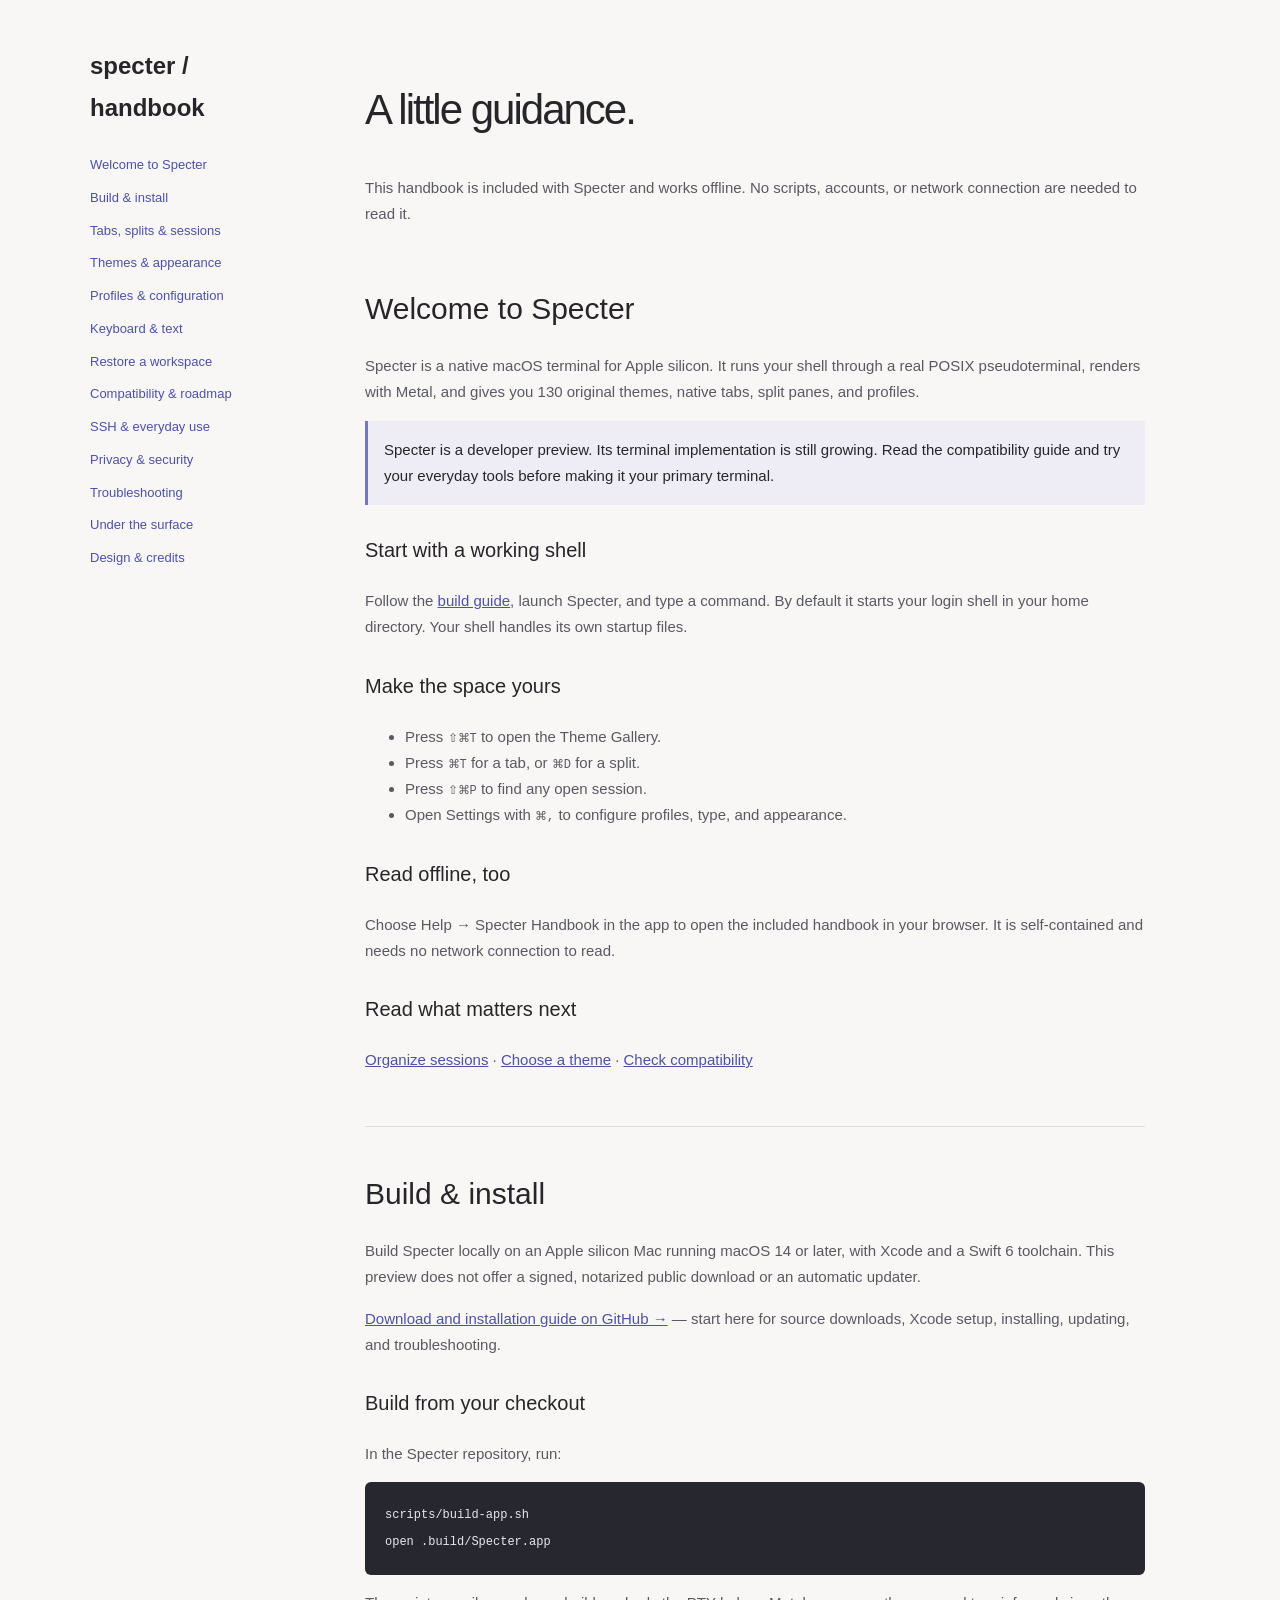
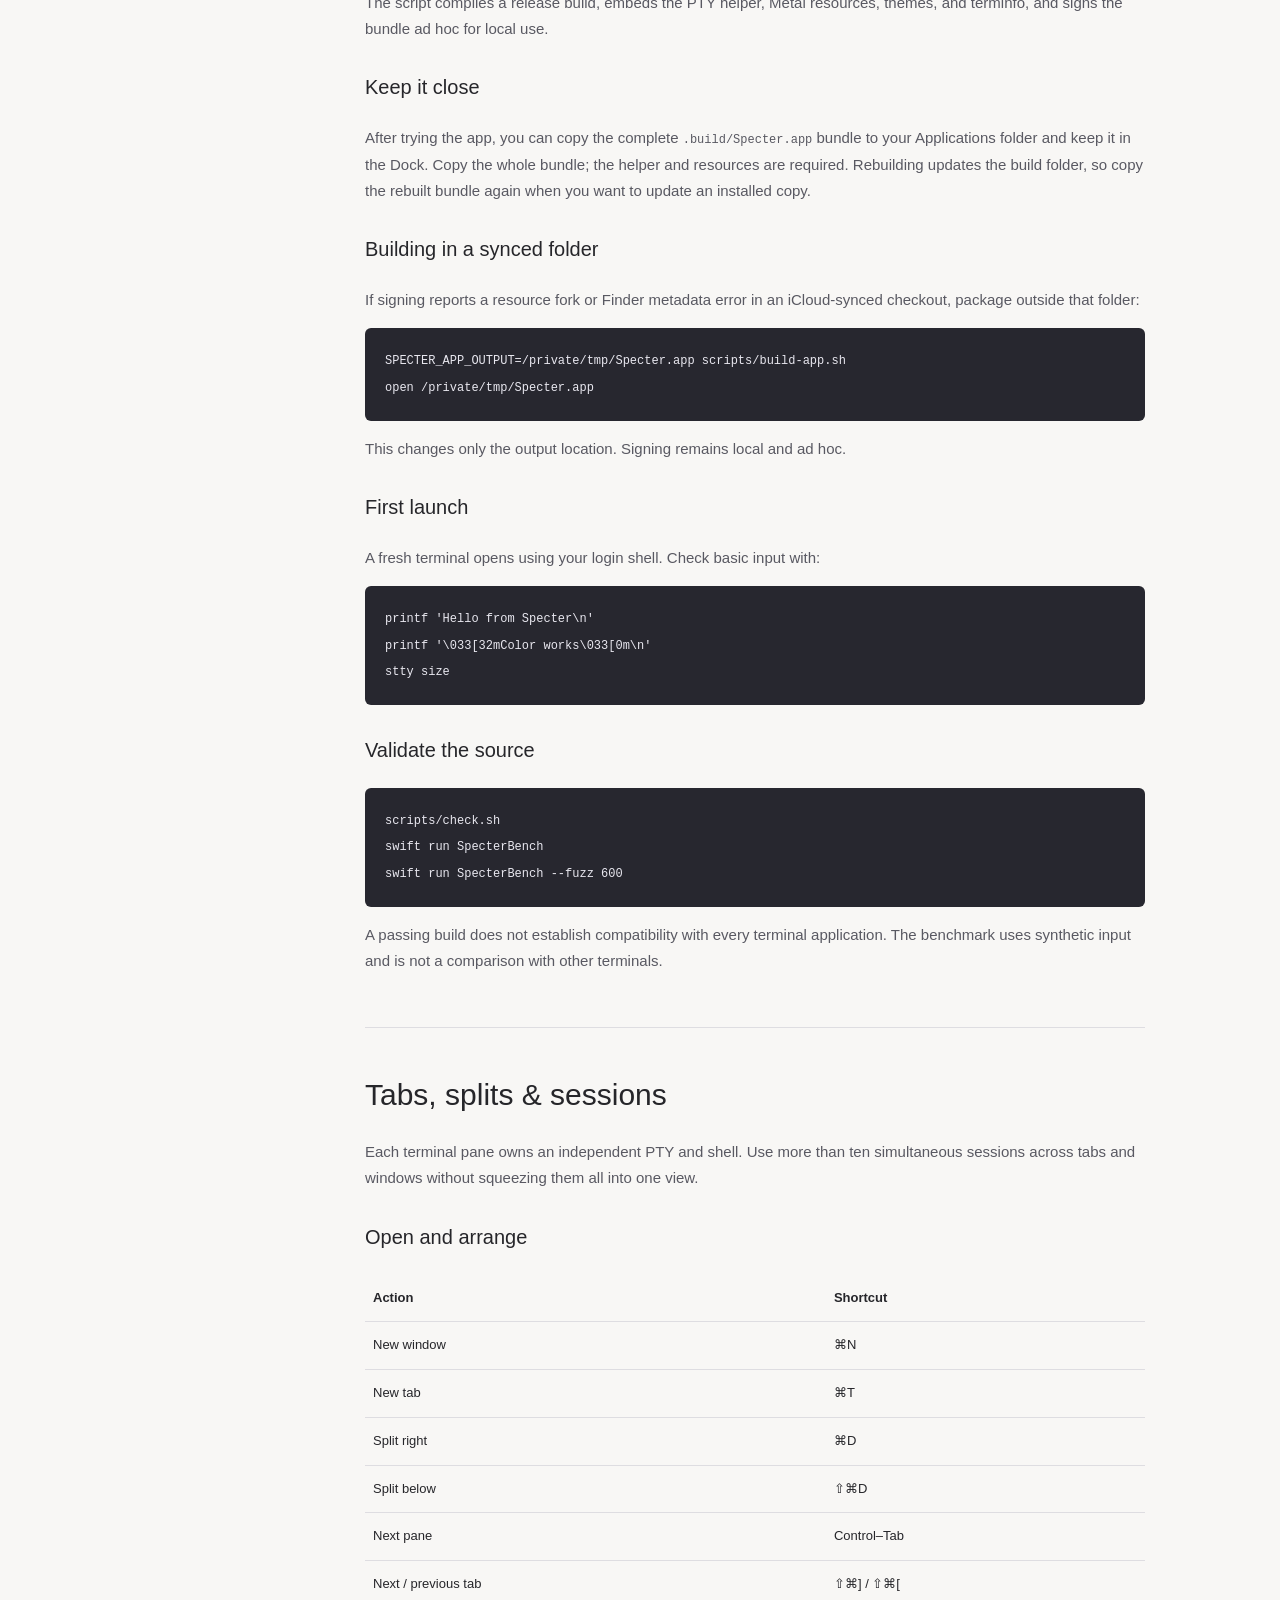
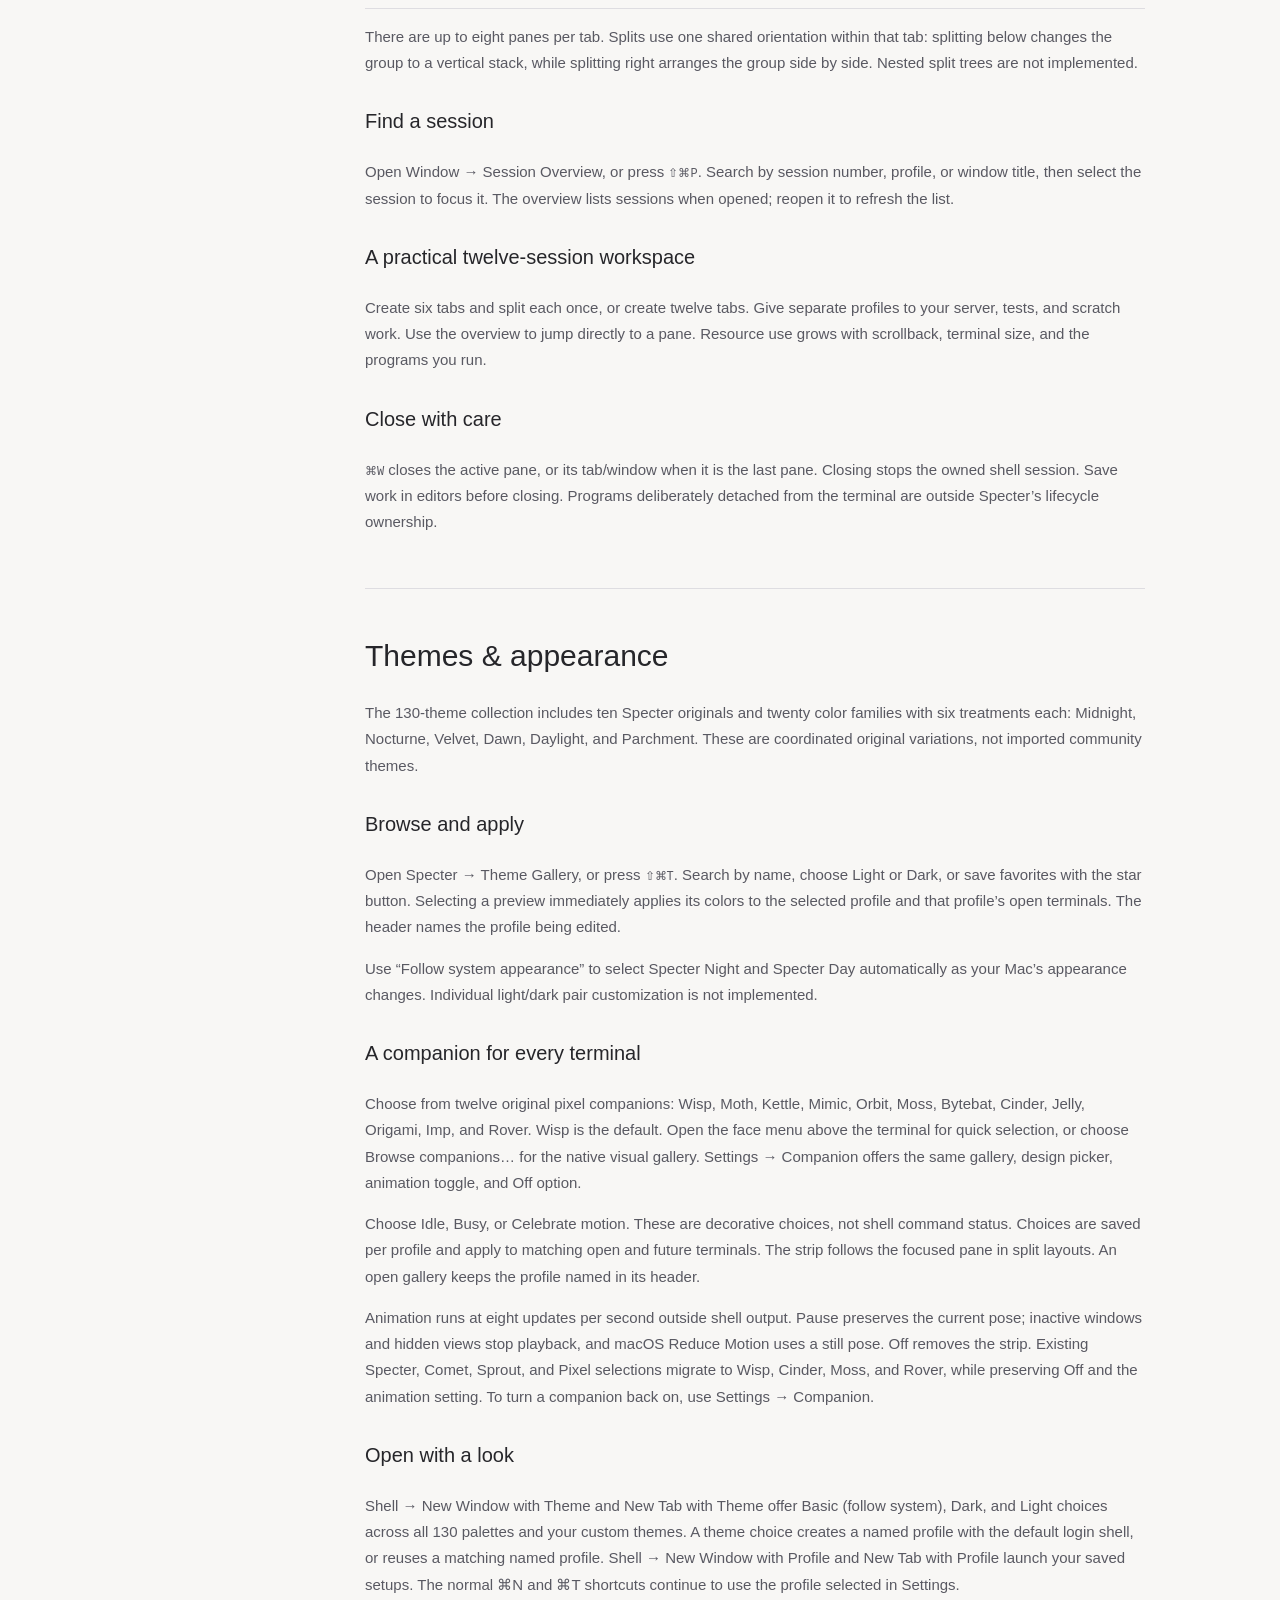
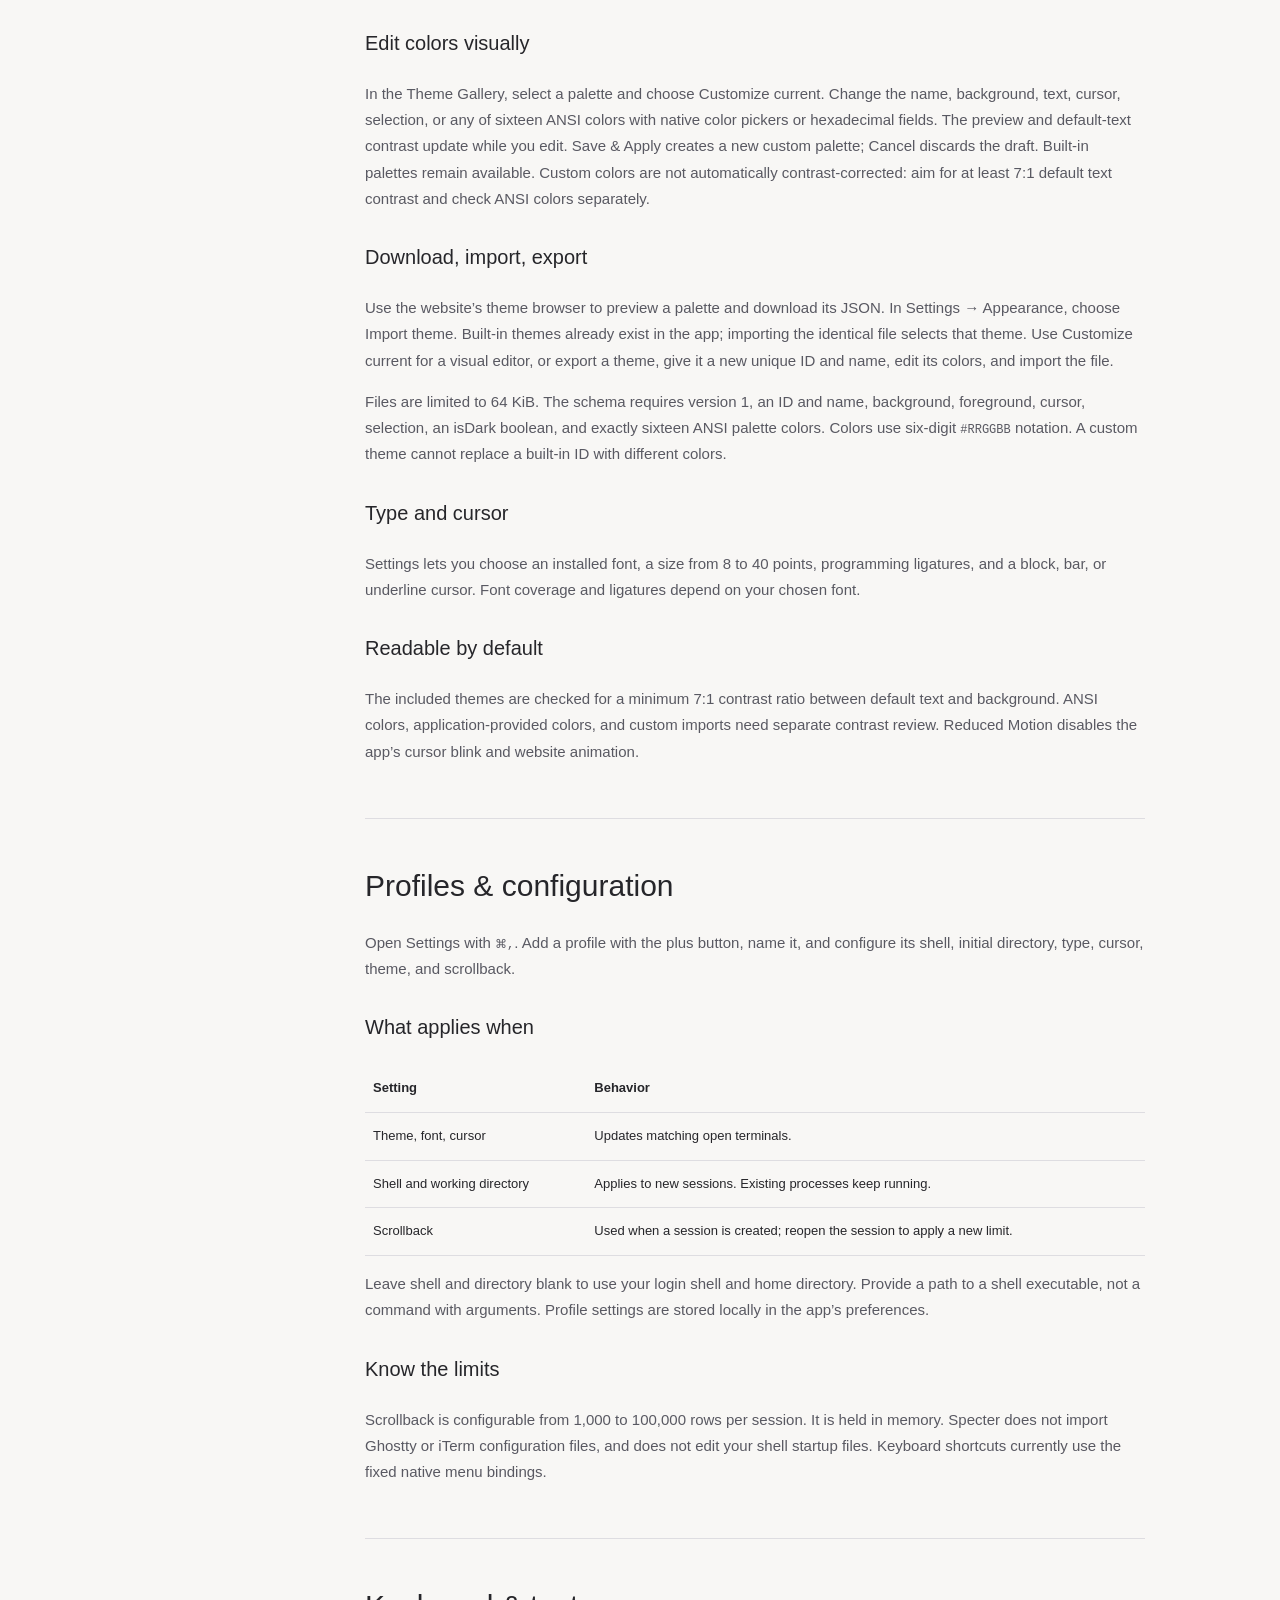
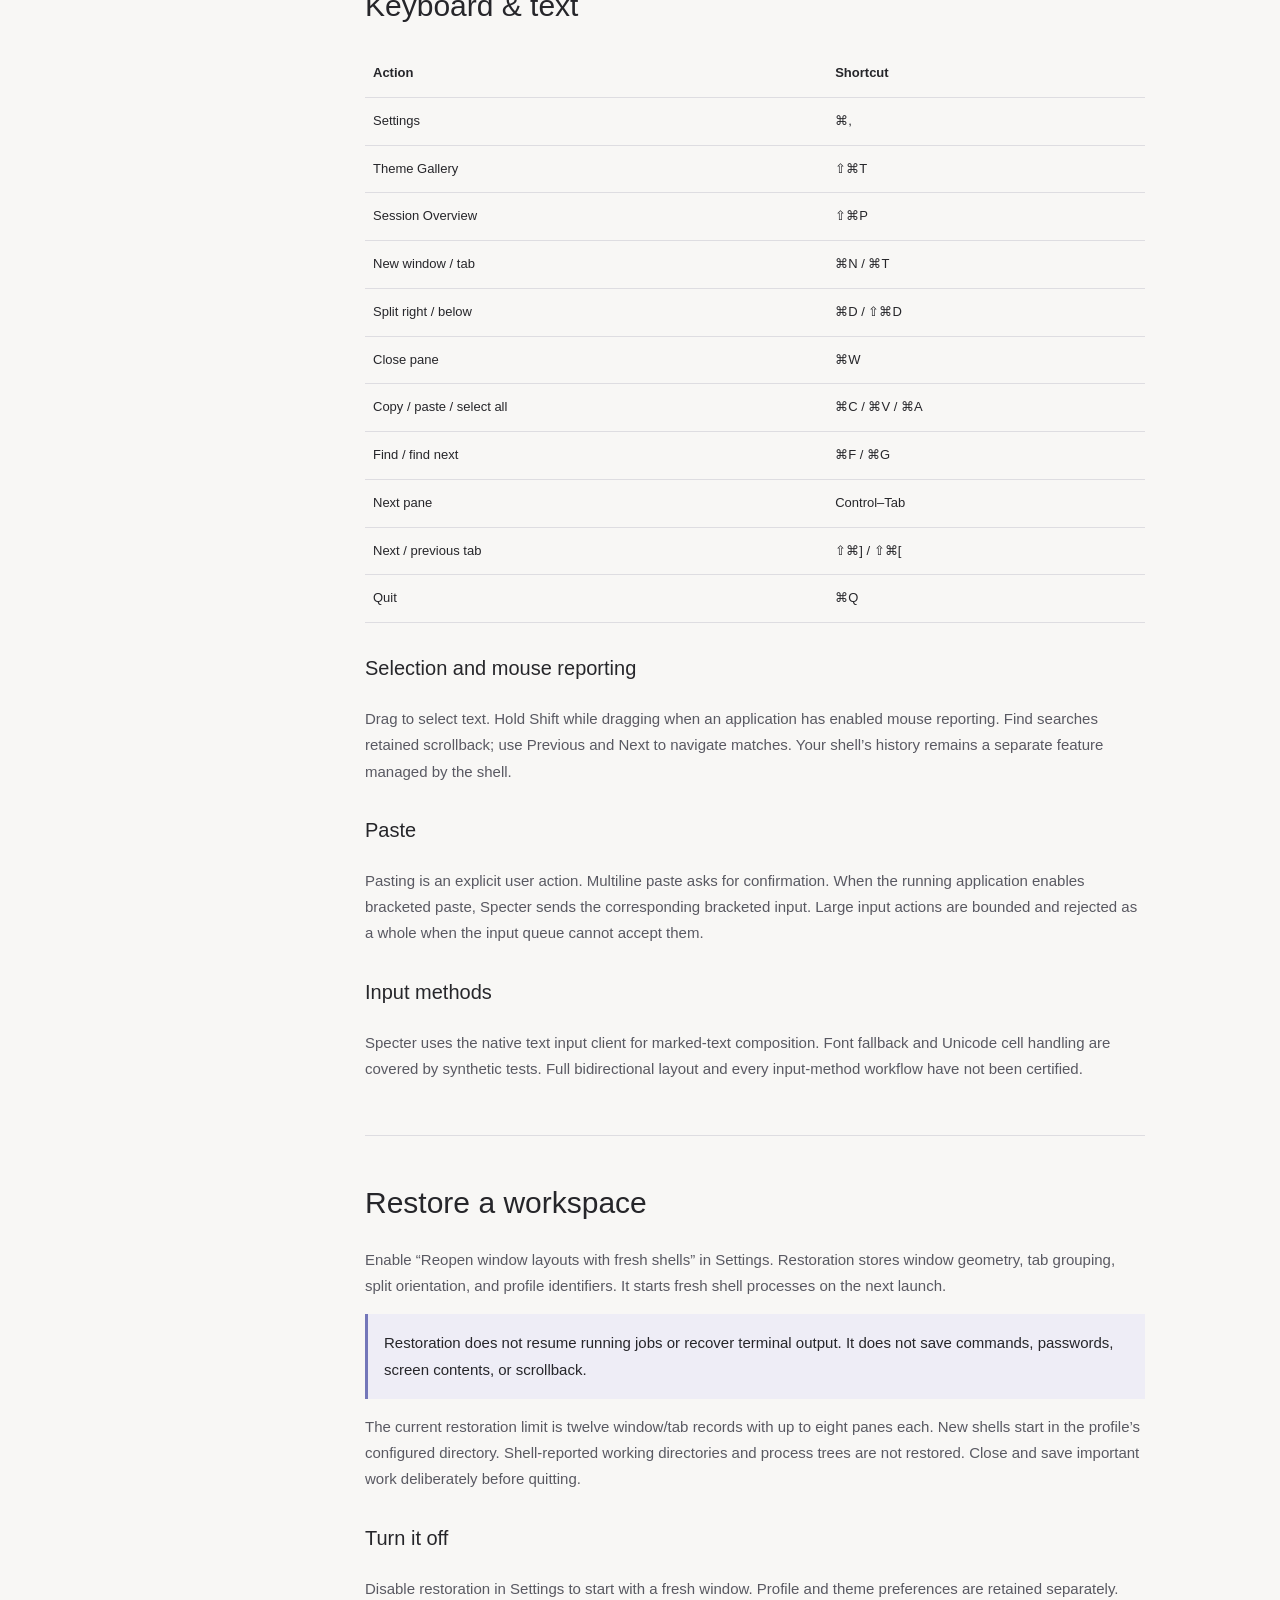
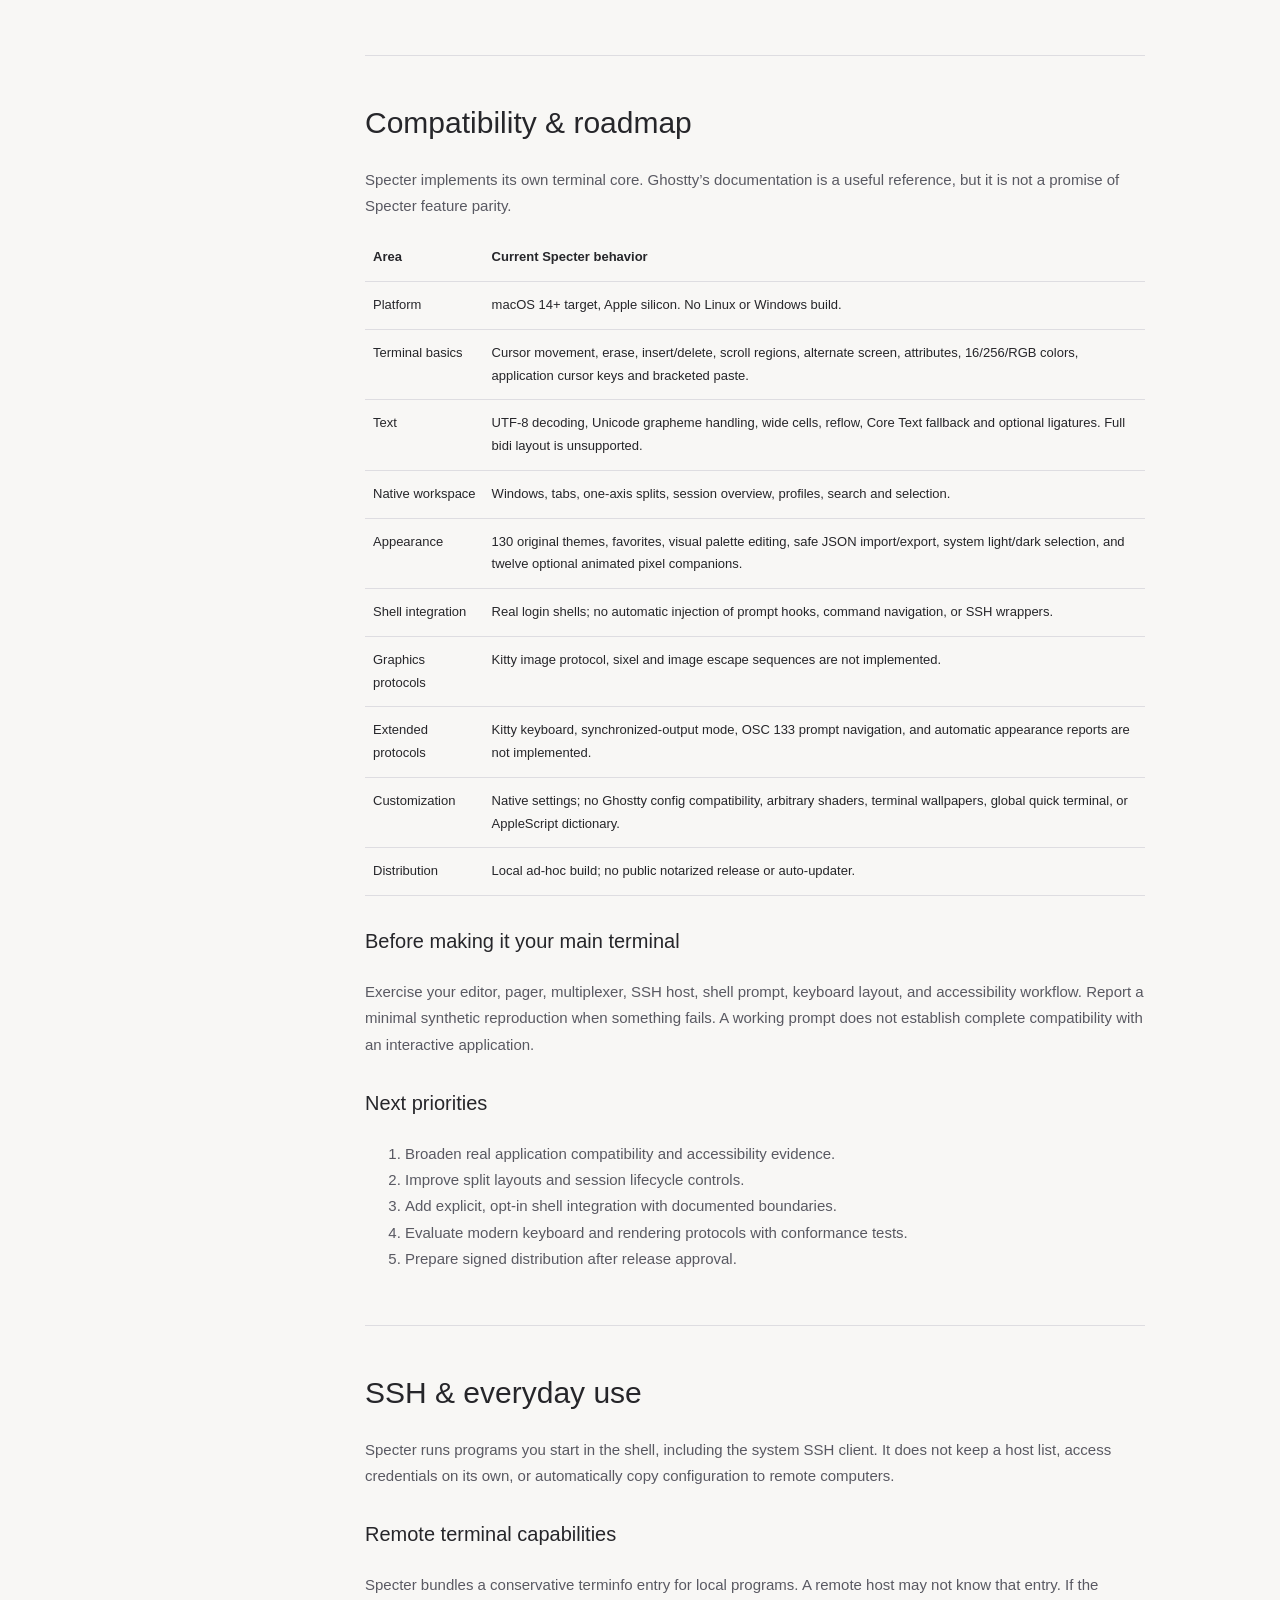
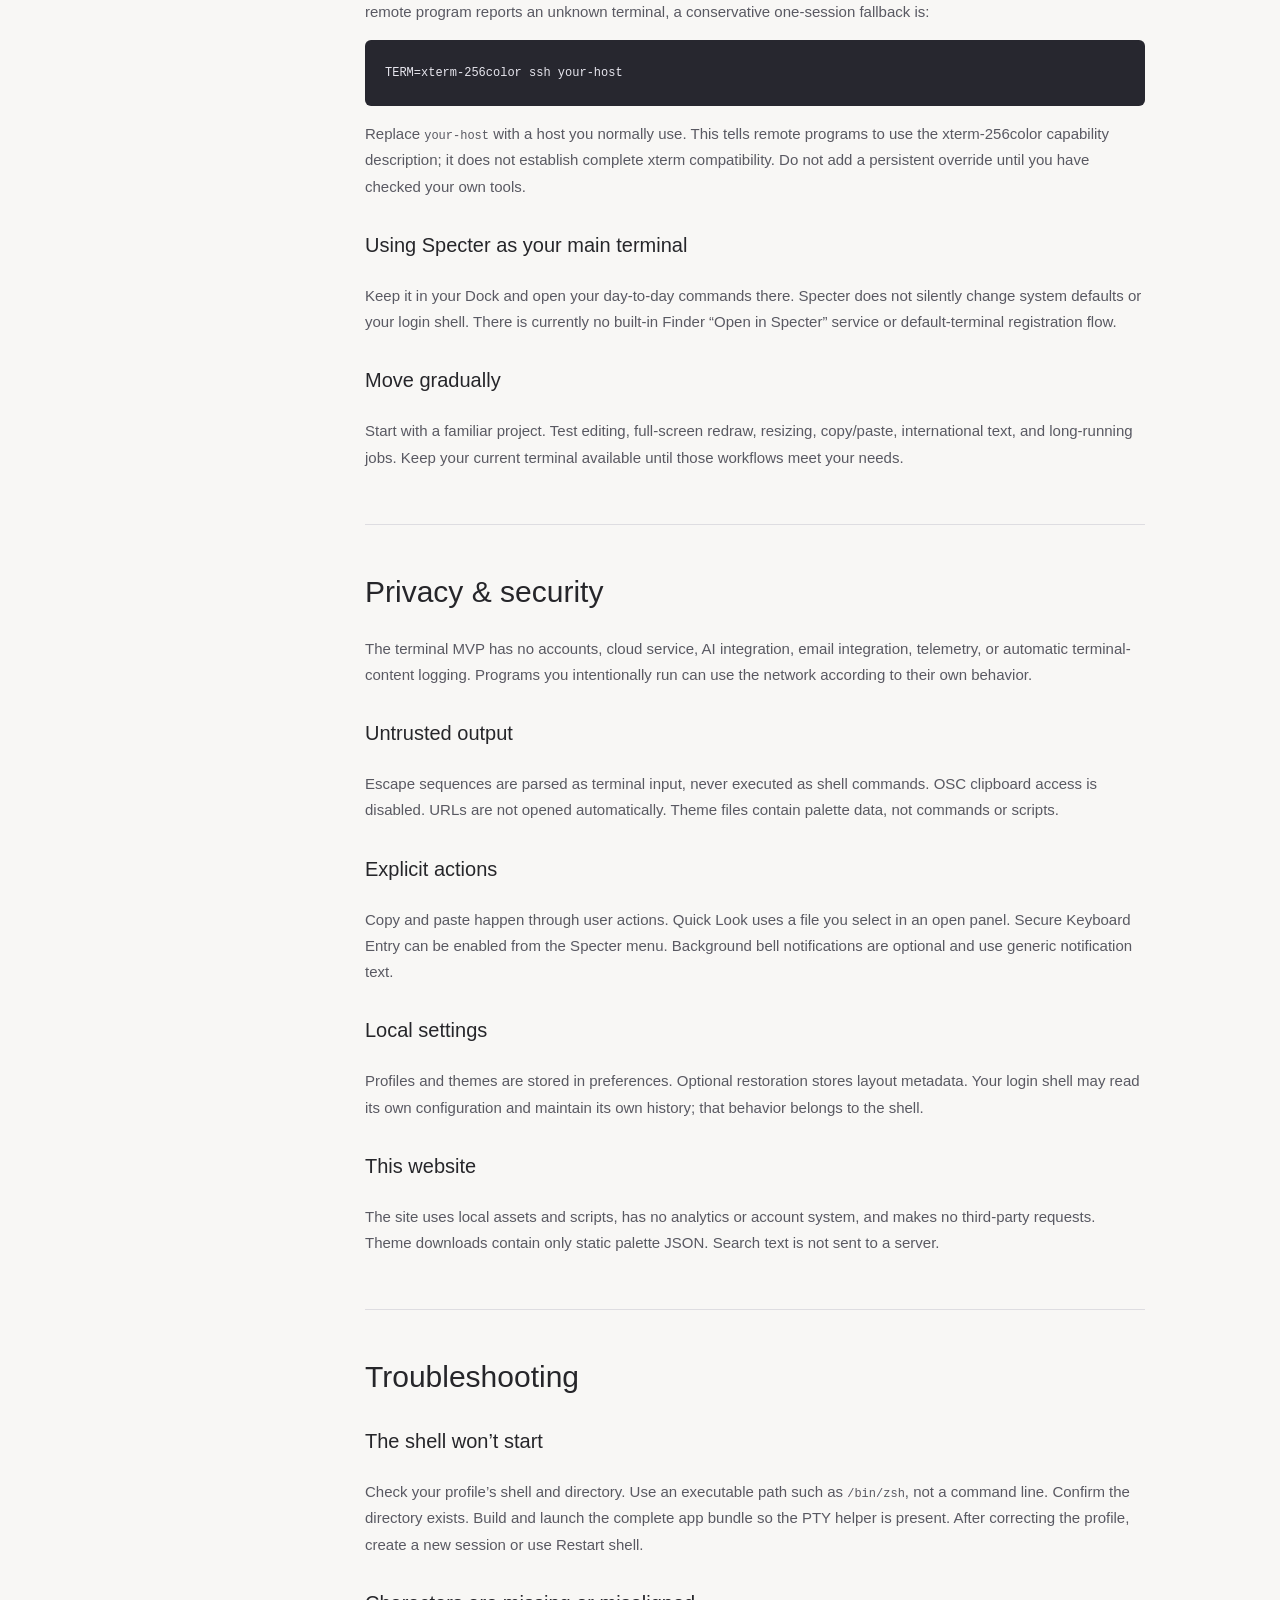
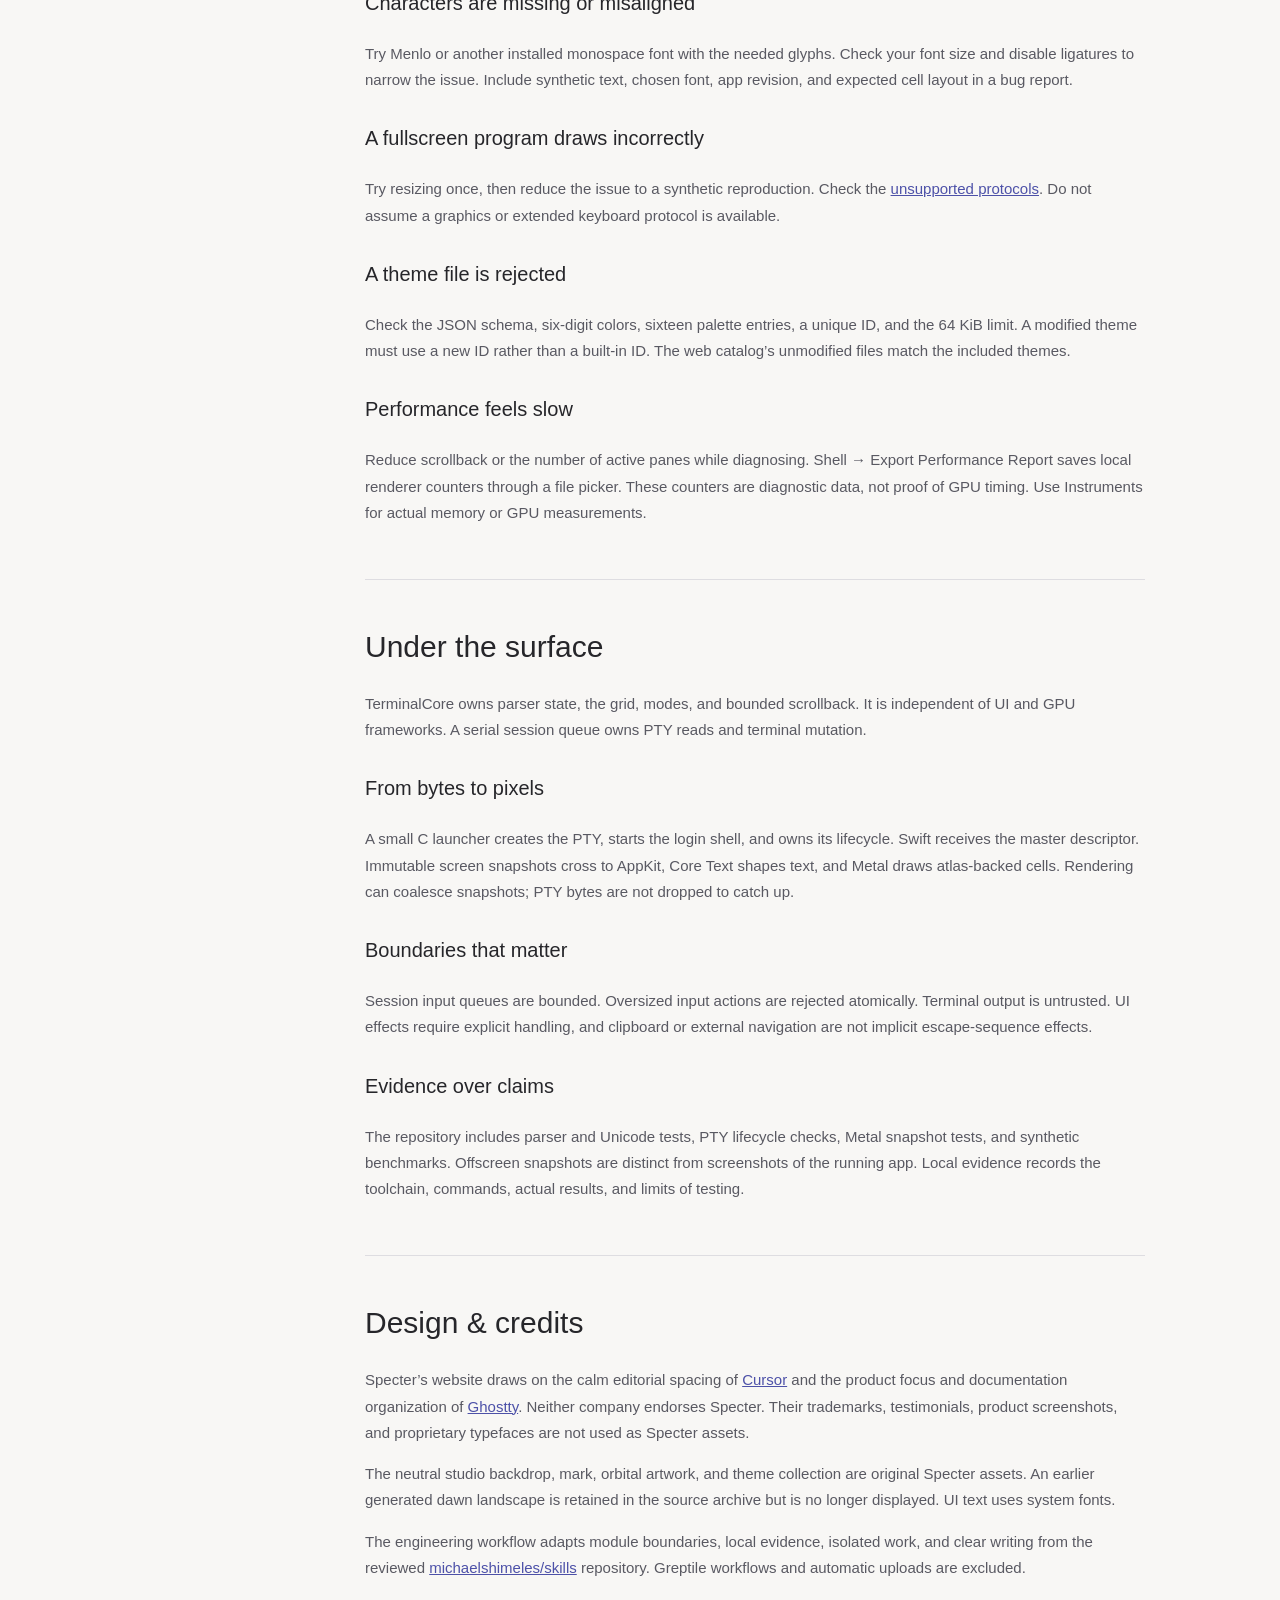
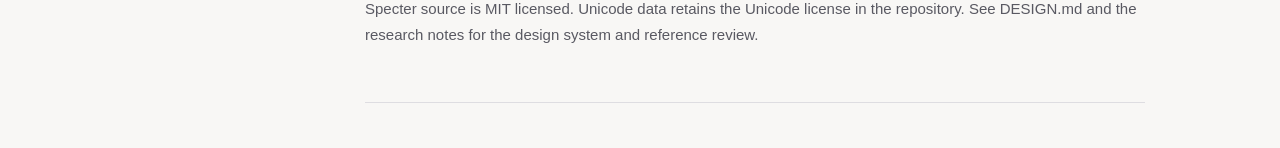
==== commit 95f915f5: "feat: integrate twelve animated pixel companions" ====
--- a/Resources/Handbook.html
+++ b/Resources/Handbook.html
@@ -30,7 +30,7 @@
     <p>The 130-theme collection includes ten Specter originals and twenty color families with six treatments each: Midnight, Nocturne, Velvet, Dawn, Daylight, and Parchment. These are coordinated original variations, not imported community themes.</p>
     <h3>Browse and apply</h3><p>Open Specter → Theme Gallery, or press <kbd>⇧⌘T</kbd>. Search by name, choose Light or Dark, or save favorites with the star button. Selecting a preview immediately applies its colors to the selected profile and that profile’s open terminals. The header names the profile being edited.</p>
     <p>Use “Follow system appearance” to select Specter Night and Specter Day automatically as your Mac’s appearance changes. Individual light/dark pair customization is not implemented.</p>
-    <h3>A companion for every terminal</h3><p>A slim strip above each terminal tab welcomes you with an original animated companion: Specter the ghost, Comet the star, Sprout, or Pixel the robot. Use the face menu in the strip to choose a design or pause animation. Settings → Companion offers the same controls and an Off option that removes the strip. Choices are saved per profile and apply to matching open and future terminals. In split layouts the strip follows the focused pane.</p><p>Animation is decorative, outside shell output, and capped at 24 updates per second. It pauses in inactive or hidden terminal windows and respects macOS Reduce Motion. It never writes a banner or commands into your shell. Turning it off is remembered across launches.</p>
+    <h3>A companion for every terminal</h3><p>Choose from twelve original pixel companions: Wisp, Moth, Kettle, Mimic, Orbit, Moss, Bytebat, Cinder, Jelly, Origami, Imp, and Rover. Wisp is the default. Open the face menu above the terminal for quick selection, or choose Browse companions… for the native visual gallery. Settings → Companion offers the same gallery, design picker, animation toggle, and Off option.</p><p>Choose Idle, Busy, or Celebrate motion. These are decorative choices, not shell command status. Choices are saved per profile and apply to matching open and future terminals. The strip follows the focused pane in split layouts. An open gallery keeps the profile named in its header.</p><p>Animation runs at eight updates per second outside shell output. Pause preserves the current pose; inactive windows and hidden views stop playback, and macOS Reduce Motion uses a still pose. Off removes the strip. Existing Specter, Comet, Sprout, and Pixel selections migrate to Wisp, Cinder, Moss, and Rover, while preserving Off and the animation setting. To turn a companion back on, use Settings → Companion.</p>
     <h3>Open with a look</h3><p>Shell → New Window with Theme and New Tab with Theme offer Basic (follow system), Dark, and Light choices across all 130 palettes and your custom themes. A theme choice creates a named profile with the default login shell, or reuses a matching named profile. Shell → New Window with Profile and New Tab with Profile launch your saved setups. The normal ⌘N and ⌘T shortcuts continue to use the profile selected in Settings.</p>
     <h3>Edit colors visually</h3><p>In the Theme Gallery, select a palette and choose Customize current. Change the name, background, text, cursor, selection, or any of sixteen ANSI colors with native color pickers or hexadecimal fields. The preview and default-text contrast update while you edit. Save &amp; Apply creates a new custom palette; Cancel discards the draft. Built-in palettes remain available. Custom colors are not automatically contrast-corrected: aim for at least 7:1 default text contrast and check ANSI colors separately.</p>
     <h3>Download, import, export</h3><p>Use the website’s theme browser to preview a palette and download its JSON. In Settings → Appearance, choose Import theme. Built-in themes already exist in the app; importing the identical file selects that theme. Use Customize current for a visual editor, or export a theme, give it a new unique ID and name, edit its colors, and import the file.</p>
@@ -54,7 +54,7 @@
     <h3>Turn it off</h3><p>Disable restoration in Settings to start with a fresh window. Profile and theme preferences are retained separately.</p></article>
 <article id="compatibility"><h2>Compatibility & roadmap</h2>
     <p>Specter implements its own terminal core. Ghostty’s documentation is a useful reference, but it is not a promise of Specter feature parity.</p>
-    <table><tr><th>Area</th><th>Current Specter behavior</th></tr><tr><td>Platform</td><td>macOS 14+ target, Apple silicon. No Linux or Windows build.</td></tr><tr><td>Terminal basics</td><td>Cursor movement, erase, insert/delete, scroll regions, alternate screen, attributes, 16/256/RGB colors, application cursor keys and bracketed paste.</td></tr><tr><td>Text</td><td>UTF-8 decoding, Unicode grapheme handling, wide cells, reflow, Core Text fallback and optional ligatures. Full bidi layout is unsupported.</td></tr><tr><td>Native workspace</td><td>Windows, tabs, one-axis splits, session overview, profiles, search and selection.</td></tr><tr><td>Appearance</td><td>130 original themes, favorites, visual palette editing, safe JSON import/export, system light/dark selection, and four optional animated companions.</td></tr><tr><td>Shell integration</td><td>Real login shells; no automatic injection of prompt hooks, command navigation, or SSH wrappers.</td></tr><tr><td>Graphics protocols</td><td>Kitty image protocol, sixel and image escape sequences are not implemented.</td></tr><tr><td>Extended protocols</td><td>Kitty keyboard, synchronized-output mode, OSC 133 prompt navigation, and automatic appearance reports are not implemented.</td></tr><tr><td>Customization</td><td>Native settings; no Ghostty config compatibility, arbitrary shaders, terminal wallpapers, global quick terminal, or AppleScript dictionary.</td></tr><tr><td>Distribution</td><td>Local ad-hoc build; no public notarized release or auto-updater.</td></tr></table>
+    <table><tr><th>Area</th><th>Current Specter behavior</th></tr><tr><td>Platform</td><td>macOS 14+ target, Apple silicon. No Linux or Windows build.</td></tr><tr><td>Terminal basics</td><td>Cursor movement, erase, insert/delete, scroll regions, alternate screen, attributes, 16/256/RGB colors, application cursor keys and bracketed paste.</td></tr><tr><td>Text</td><td>UTF-8 decoding, Unicode grapheme handling, wide cells, reflow, Core Text fallback and optional ligatures. Full bidi layout is unsupported.</td></tr><tr><td>Native workspace</td><td>Windows, tabs, one-axis splits, session overview, profiles, search and selection.</td></tr><tr><td>Appearance</td><td>130 original themes, favorites, visual palette editing, safe JSON import/export, system light/dark selection, and twelve optional animated pixel companions.</td></tr><tr><td>Shell integration</td><td>Real login shells; no automatic injection of prompt hooks, command navigation, or SSH wrappers.</td></tr><tr><td>Graphics protocols</td><td>Kitty image protocol, sixel and image escape sequences are not implemented.</td></tr><tr><td>Extended protocols</td><td>Kitty keyboard, synchronized-output mode, OSC 133 prompt navigation, and automatic appearance reports are not implemented.</td></tr><tr><td>Customization</td><td>Native settings; no Ghostty config compatibility, arbitrary shaders, terminal wallpapers, global quick terminal, or AppleScript dictionary.</td></tr><tr><td>Distribution</td><td>Local ad-hoc build; no public notarized release or auto-updater.</td></tr></table>
     <h3>Before making it your main terminal</h3><p>Exercise your editor, pager, multiplexer, SSH host, shell prompt, keyboard layout, and accessibility workflow. Report a minimal synthetic reproduction when something fails. A working prompt does not establish complete compatibility with an interactive application.</p>
     <h3>Next priorities</h3><ol><li>Broaden real application compatibility and accessibility evidence.</li><li>Improve split layouts and session lifecycle controls.</li><li>Add explicit, opt-in shell integration with documented boundaries.</li><li>Evaluate modern keyboard and rendering protocols with conformance tests.</li><li>Prepare signed distribution after release approval.</li></ol></article>
 <article id="ssh"><h2>SSH & everyday use</h2>
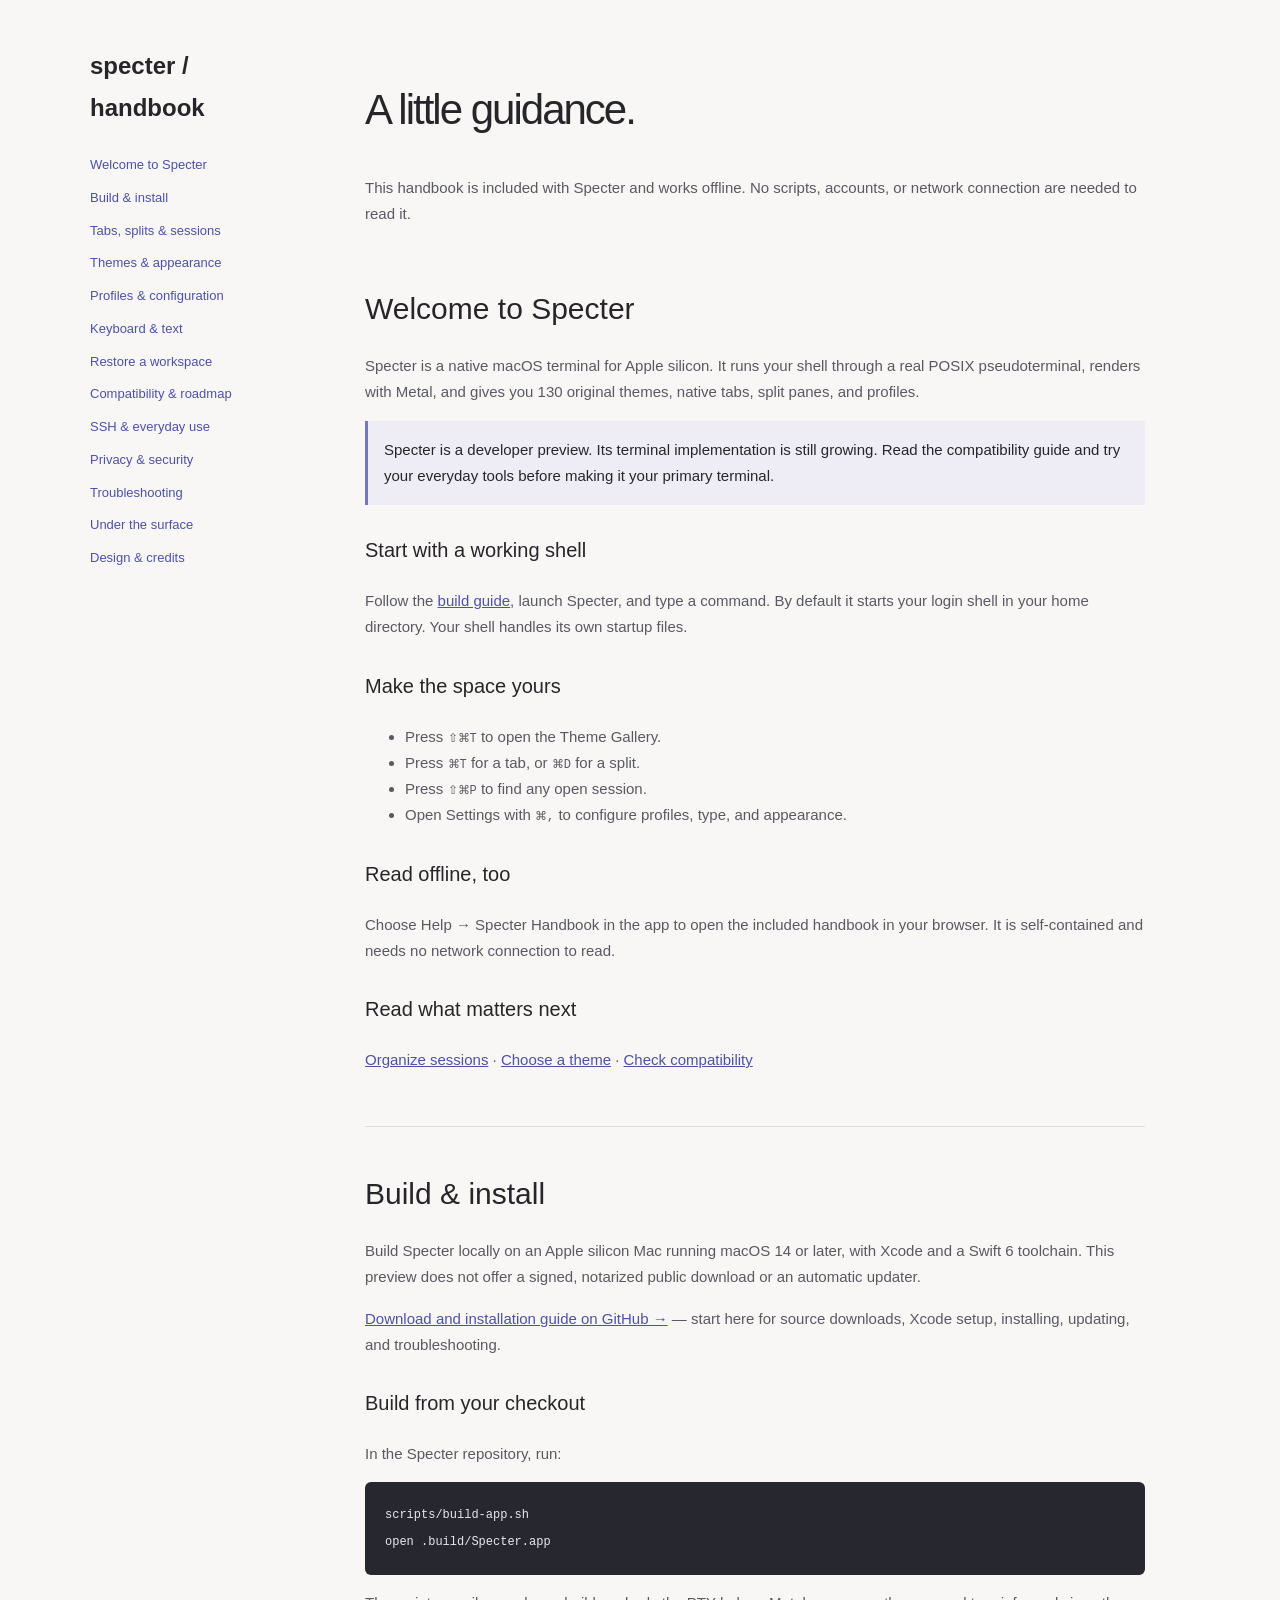
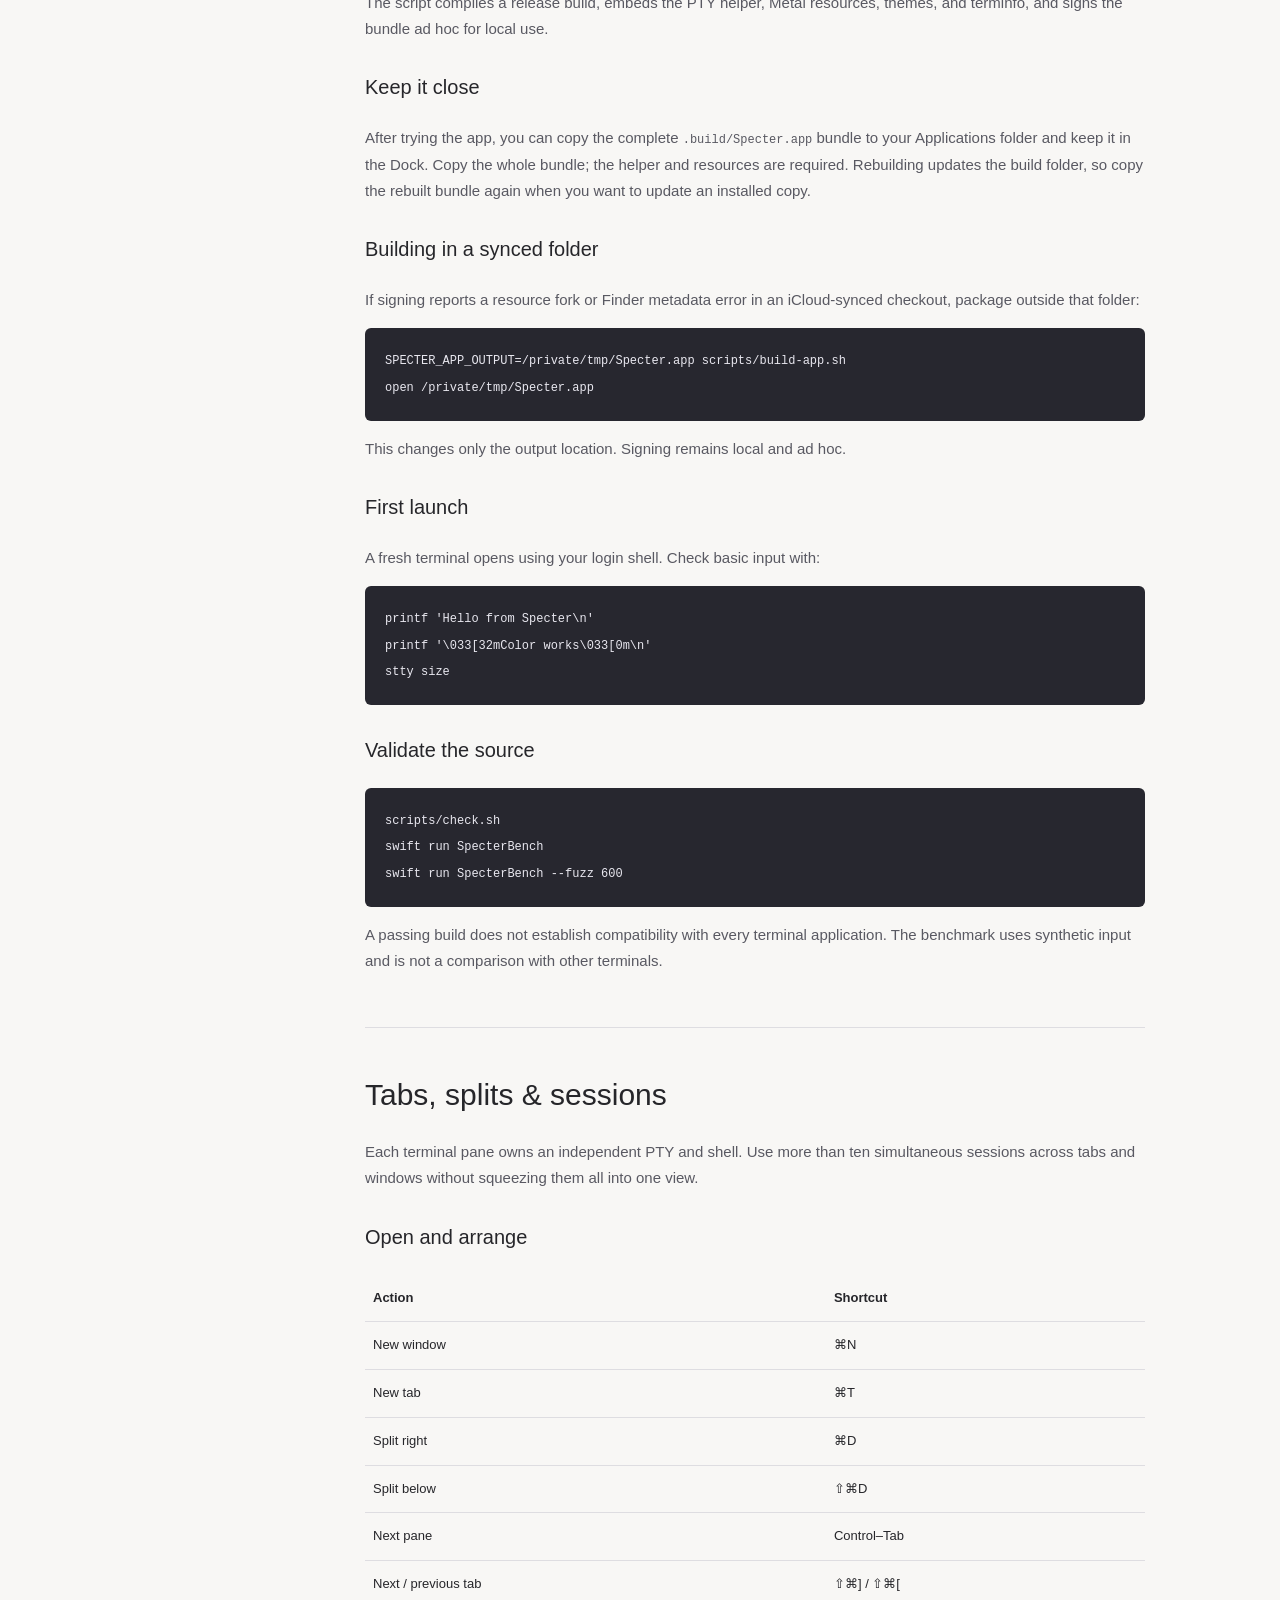
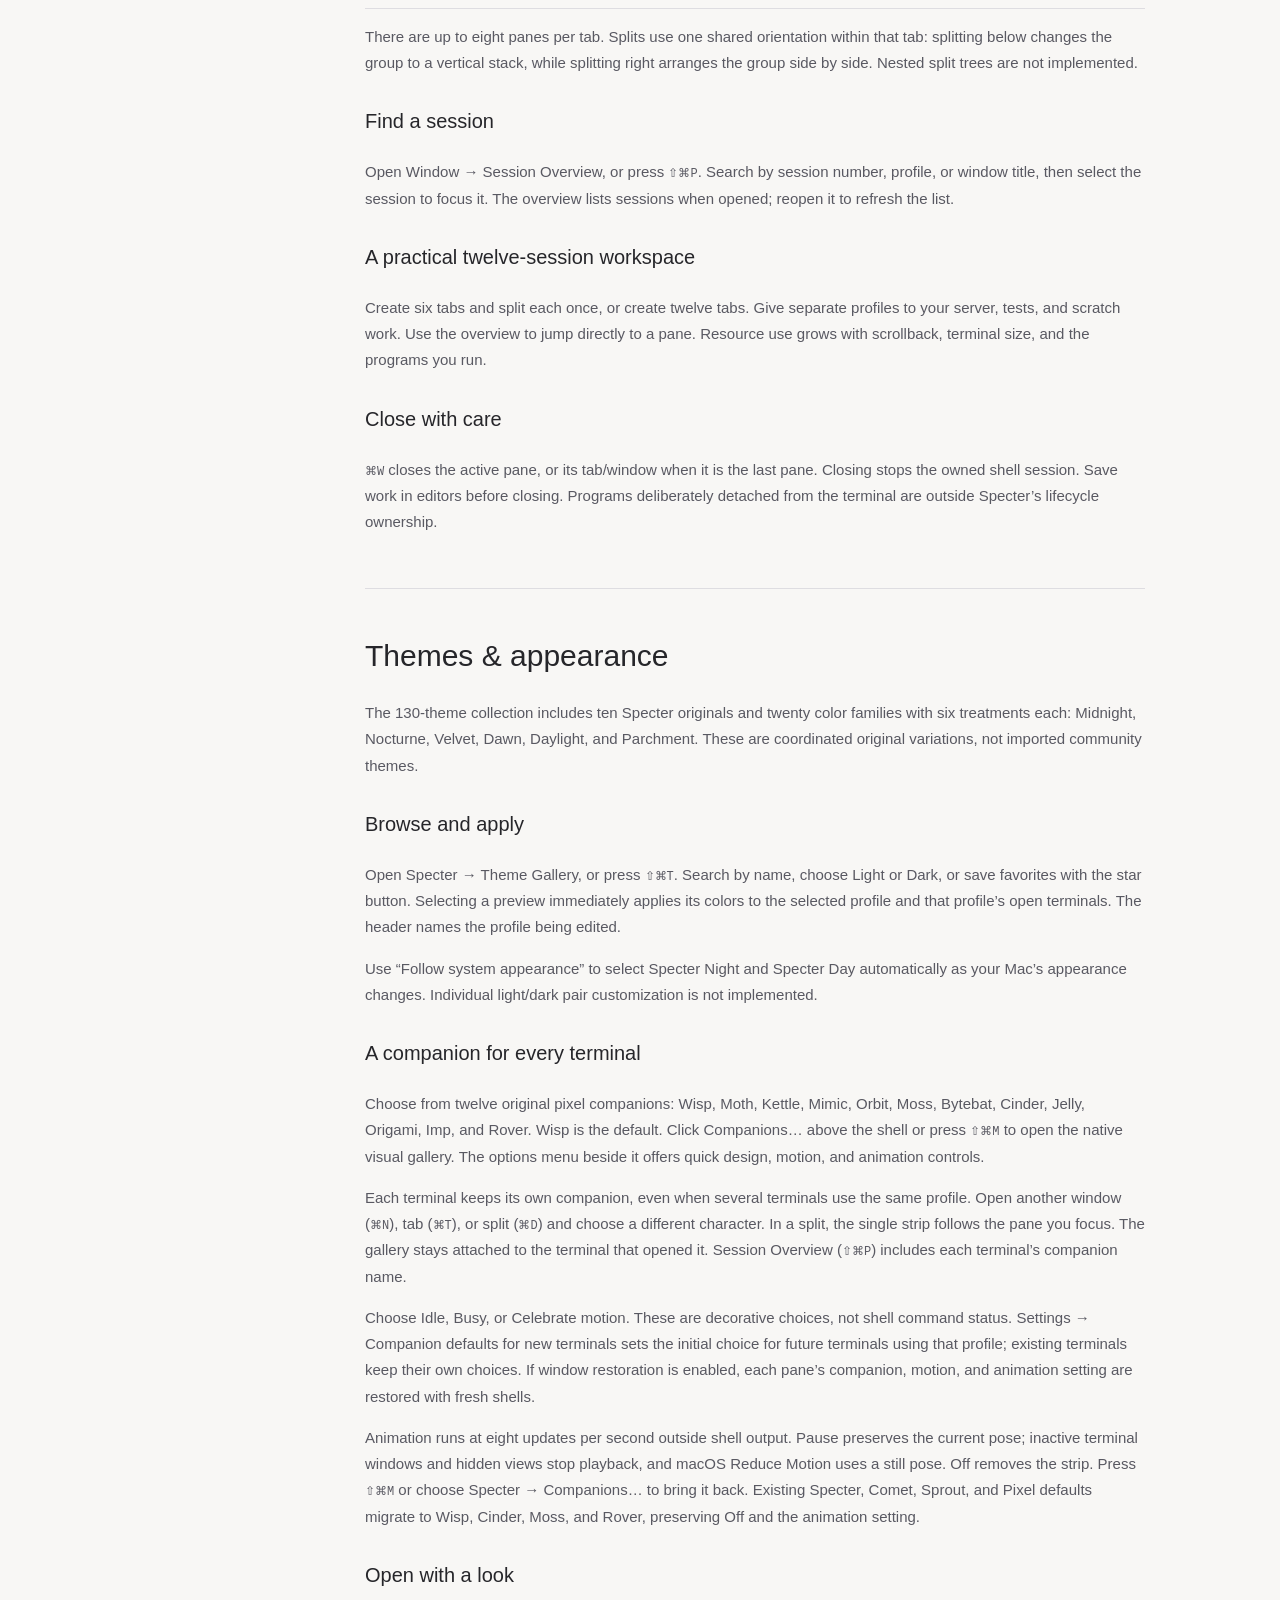
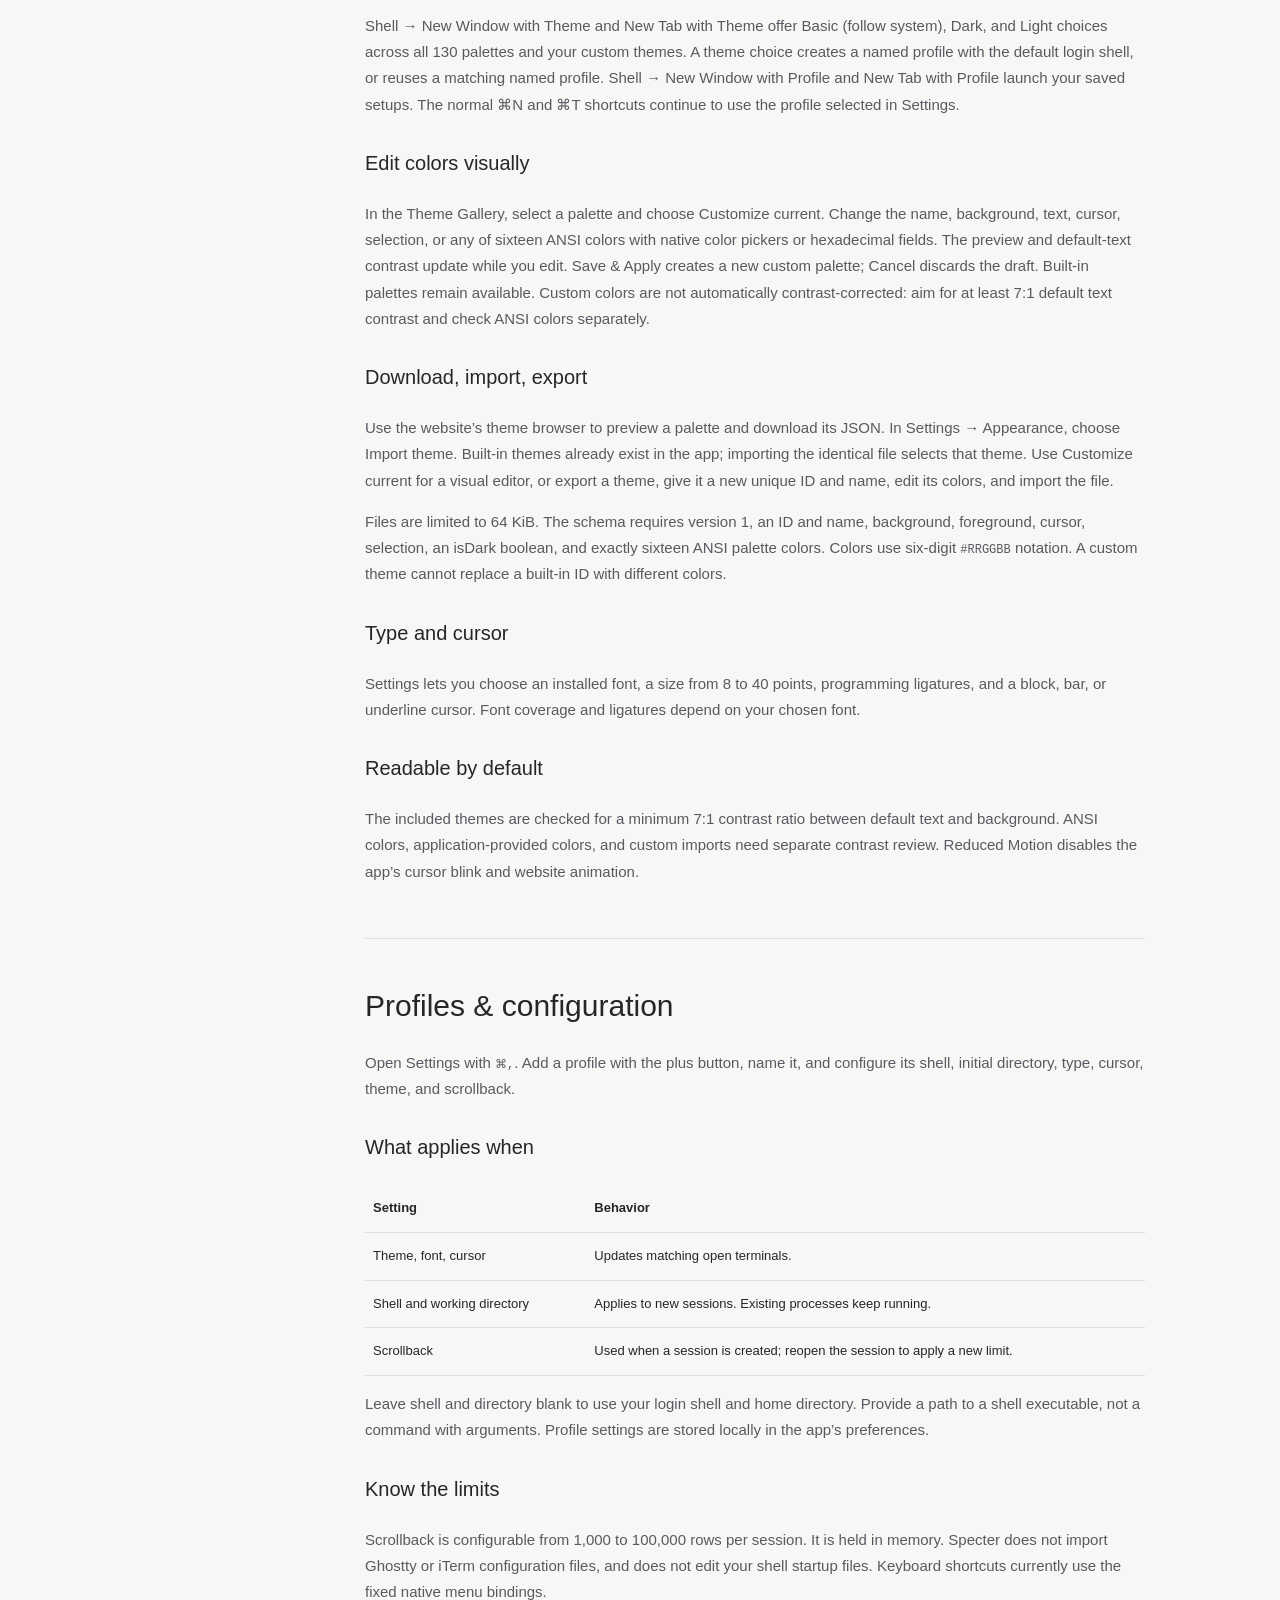
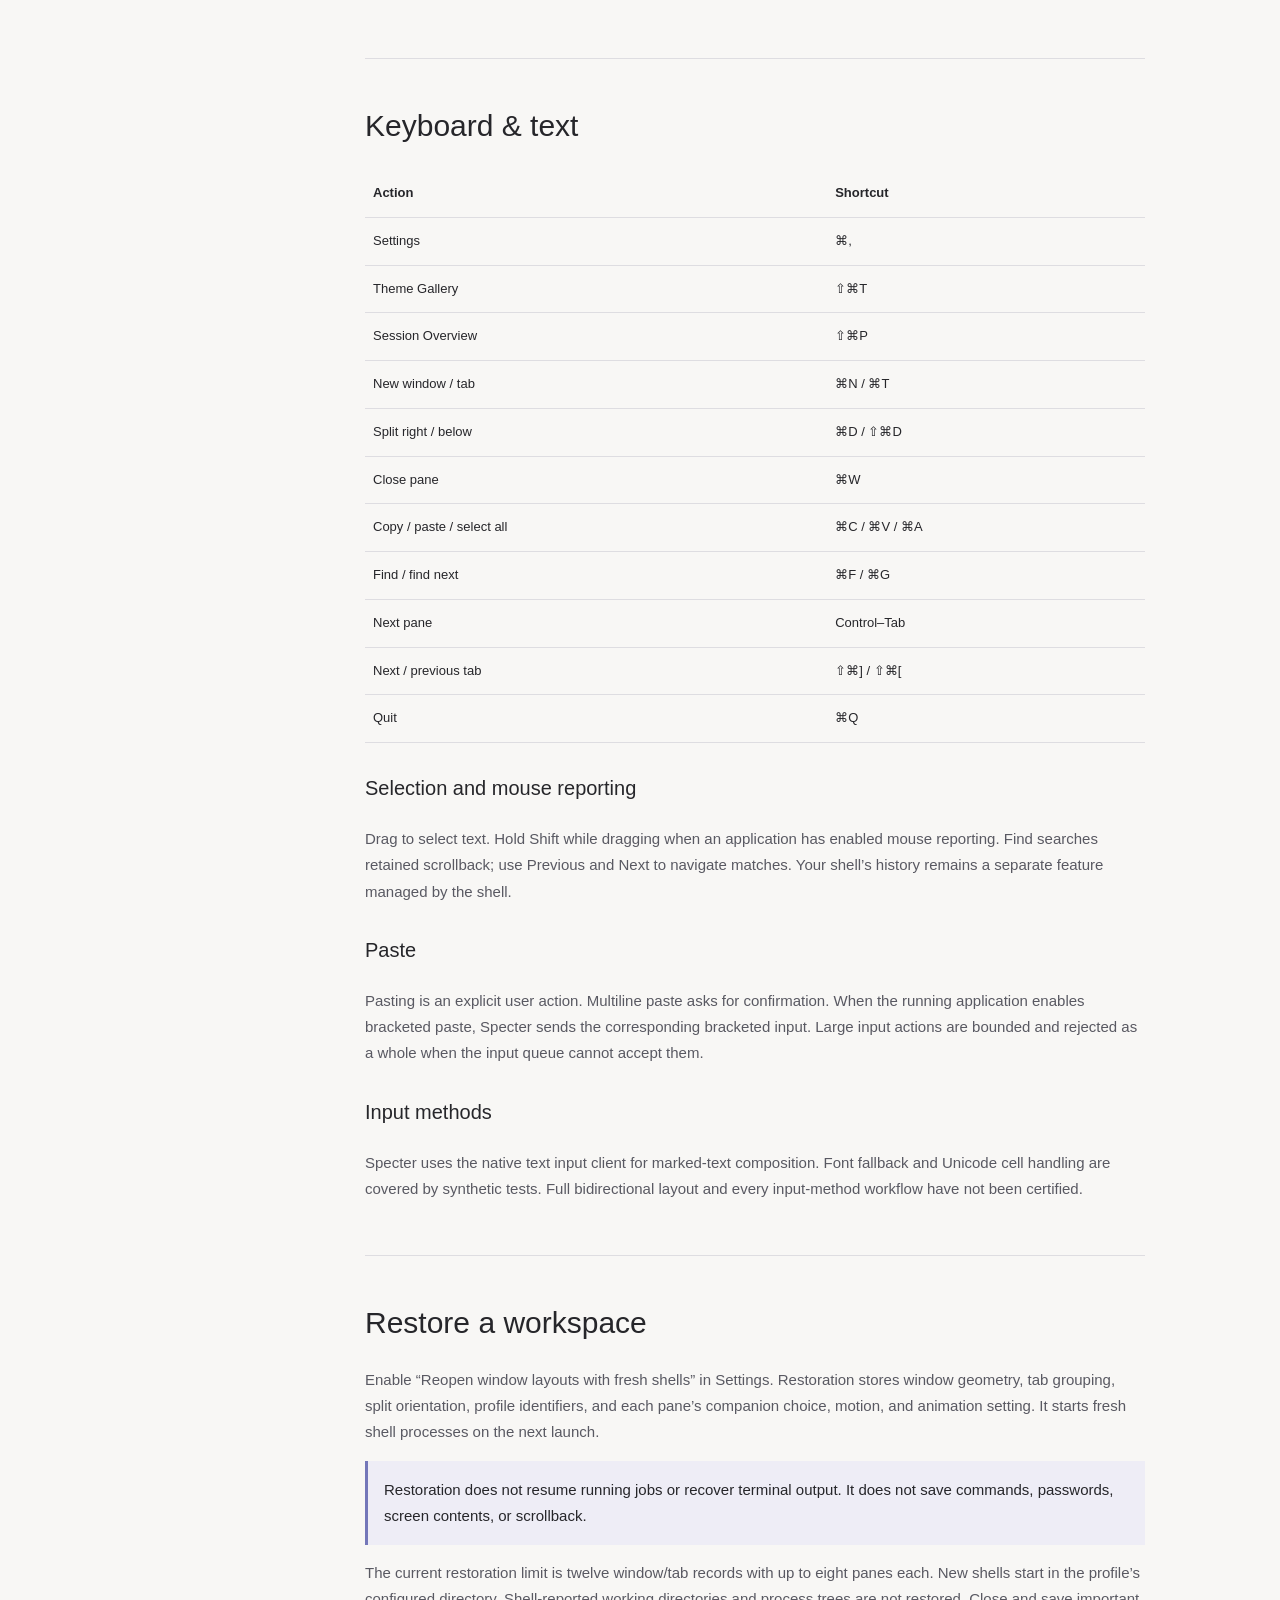
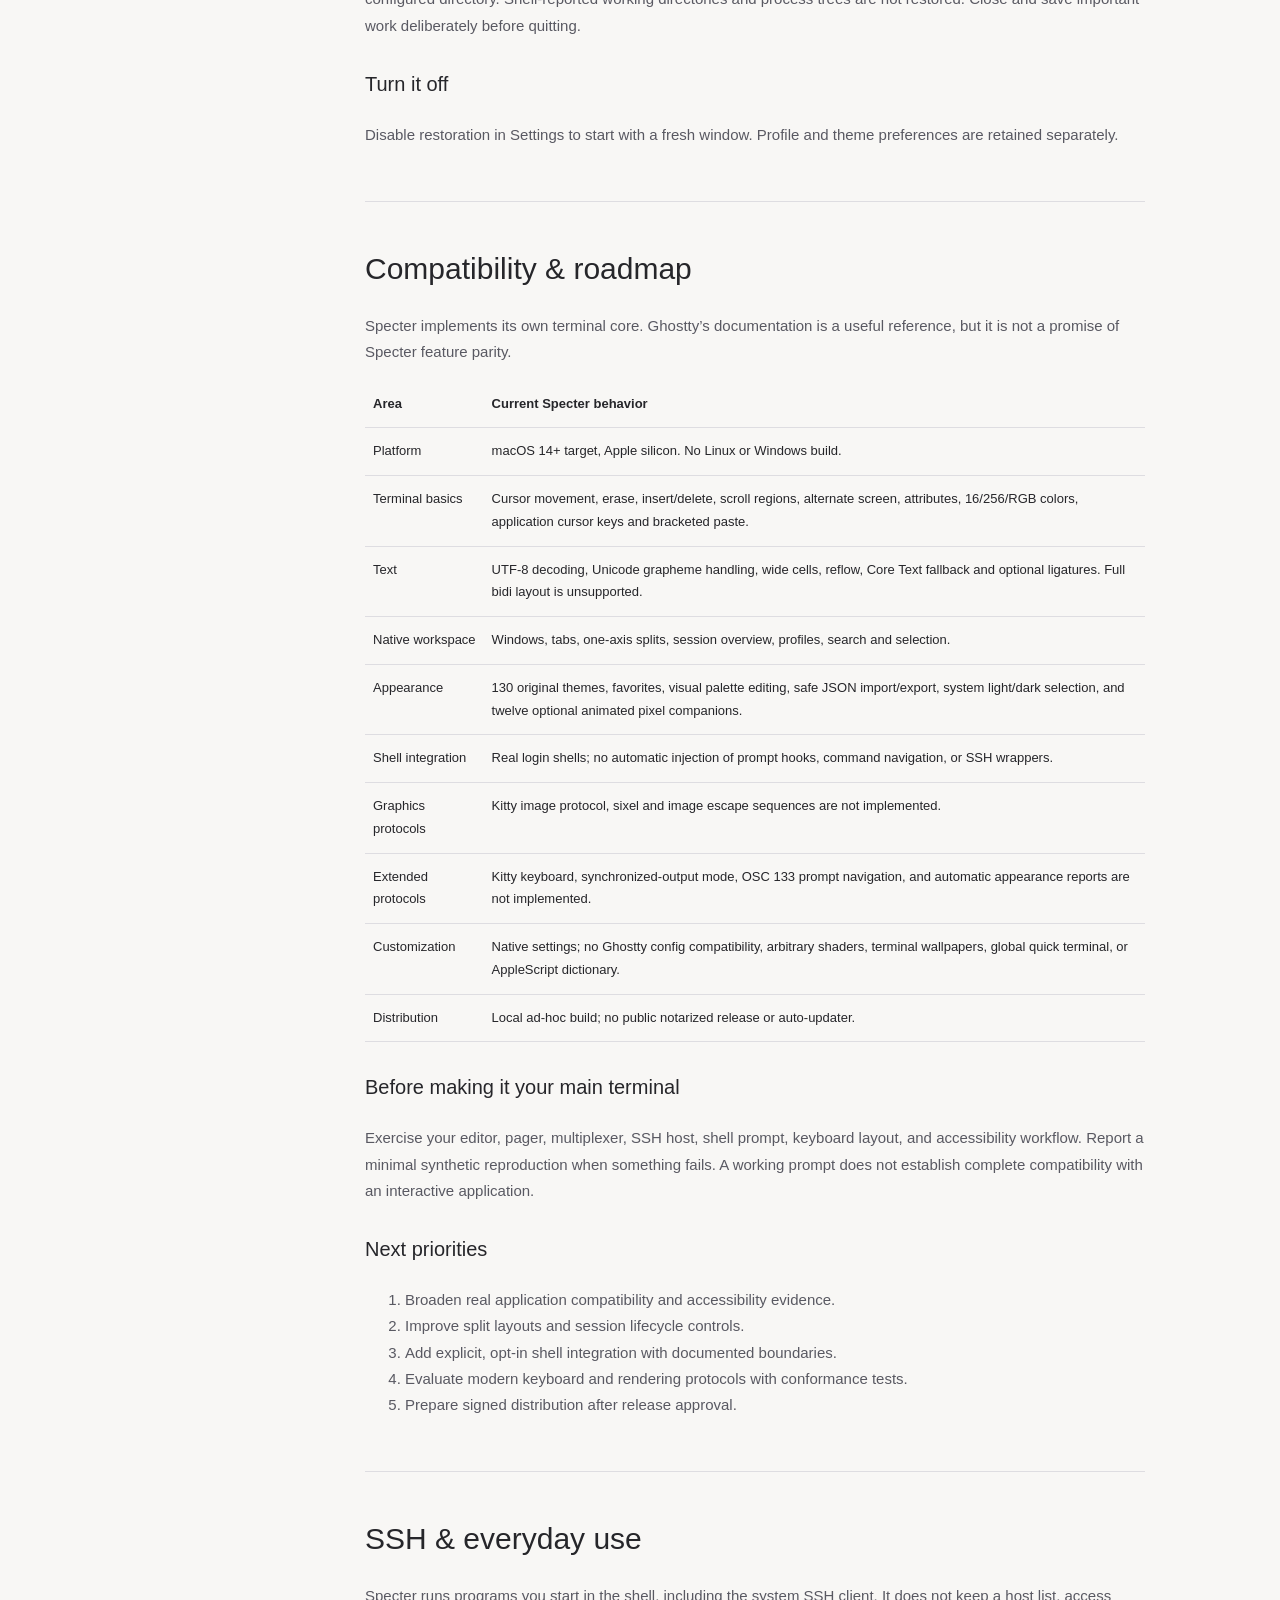
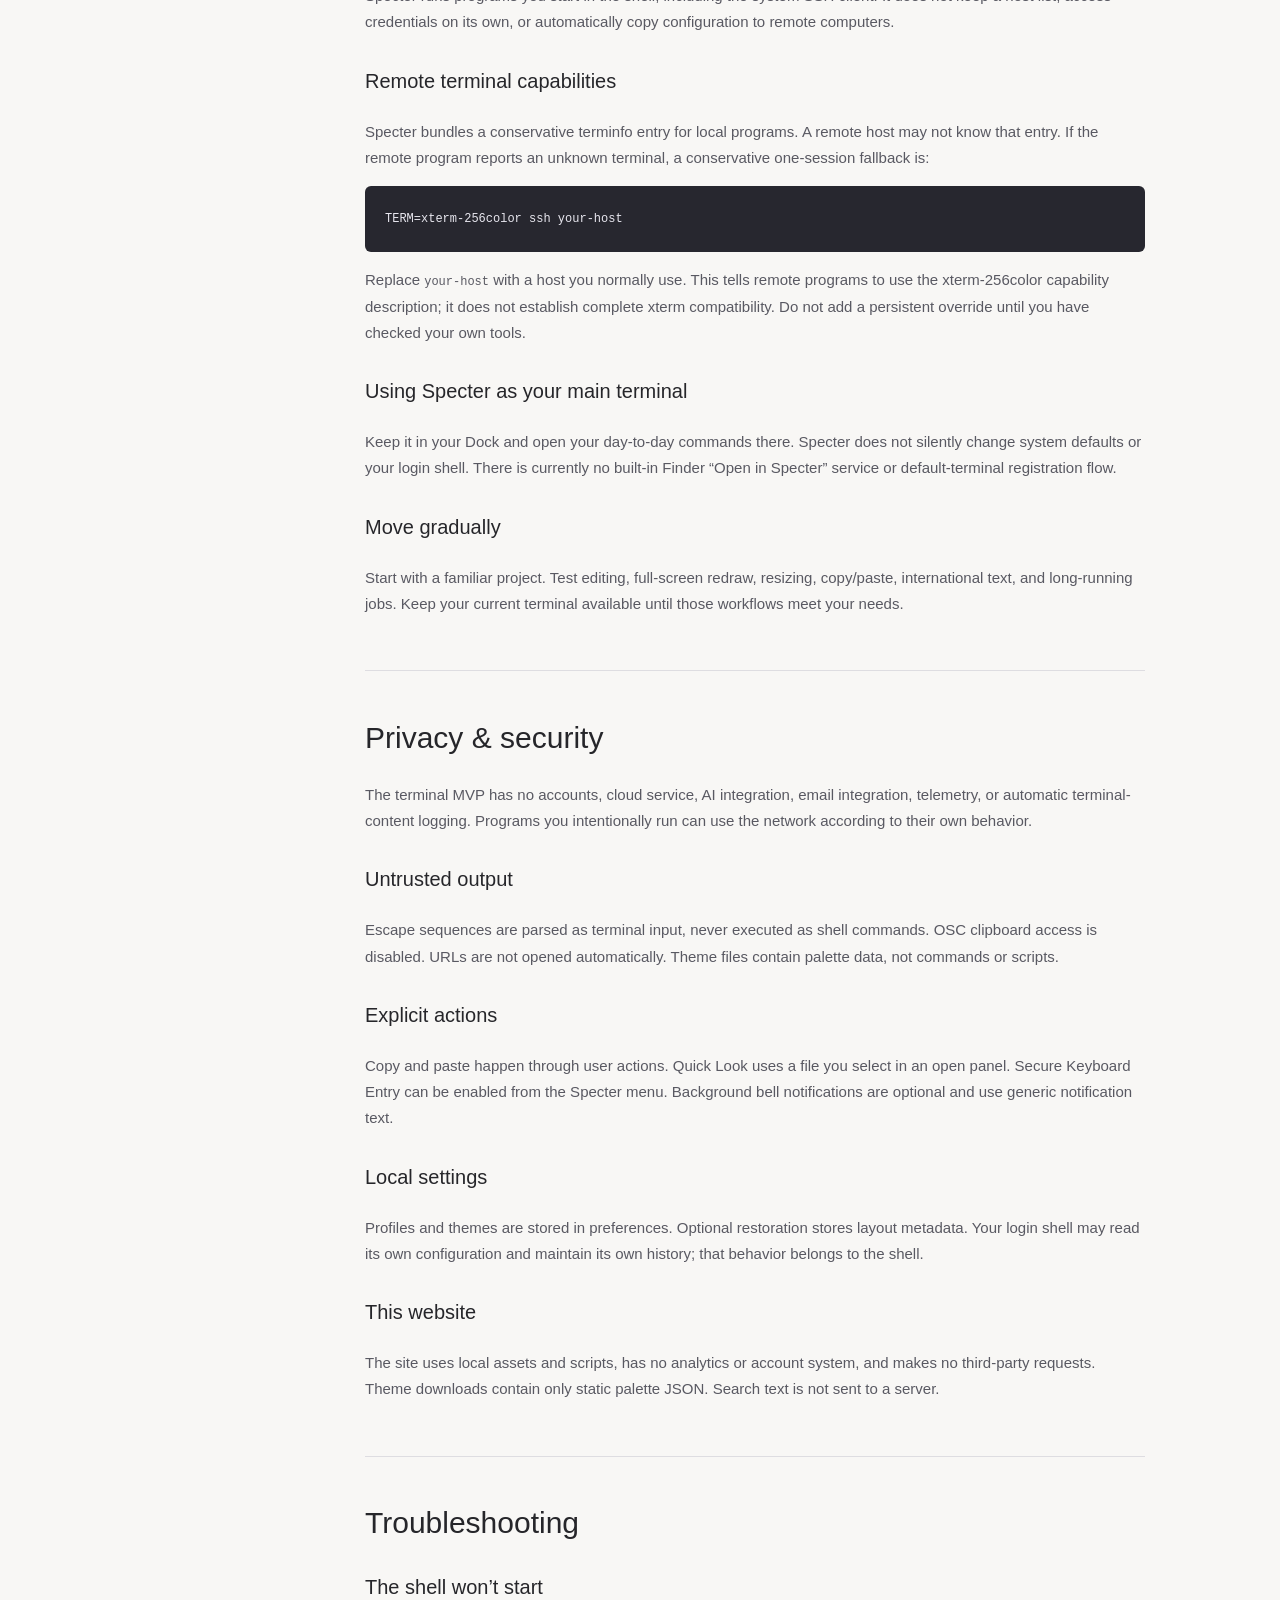
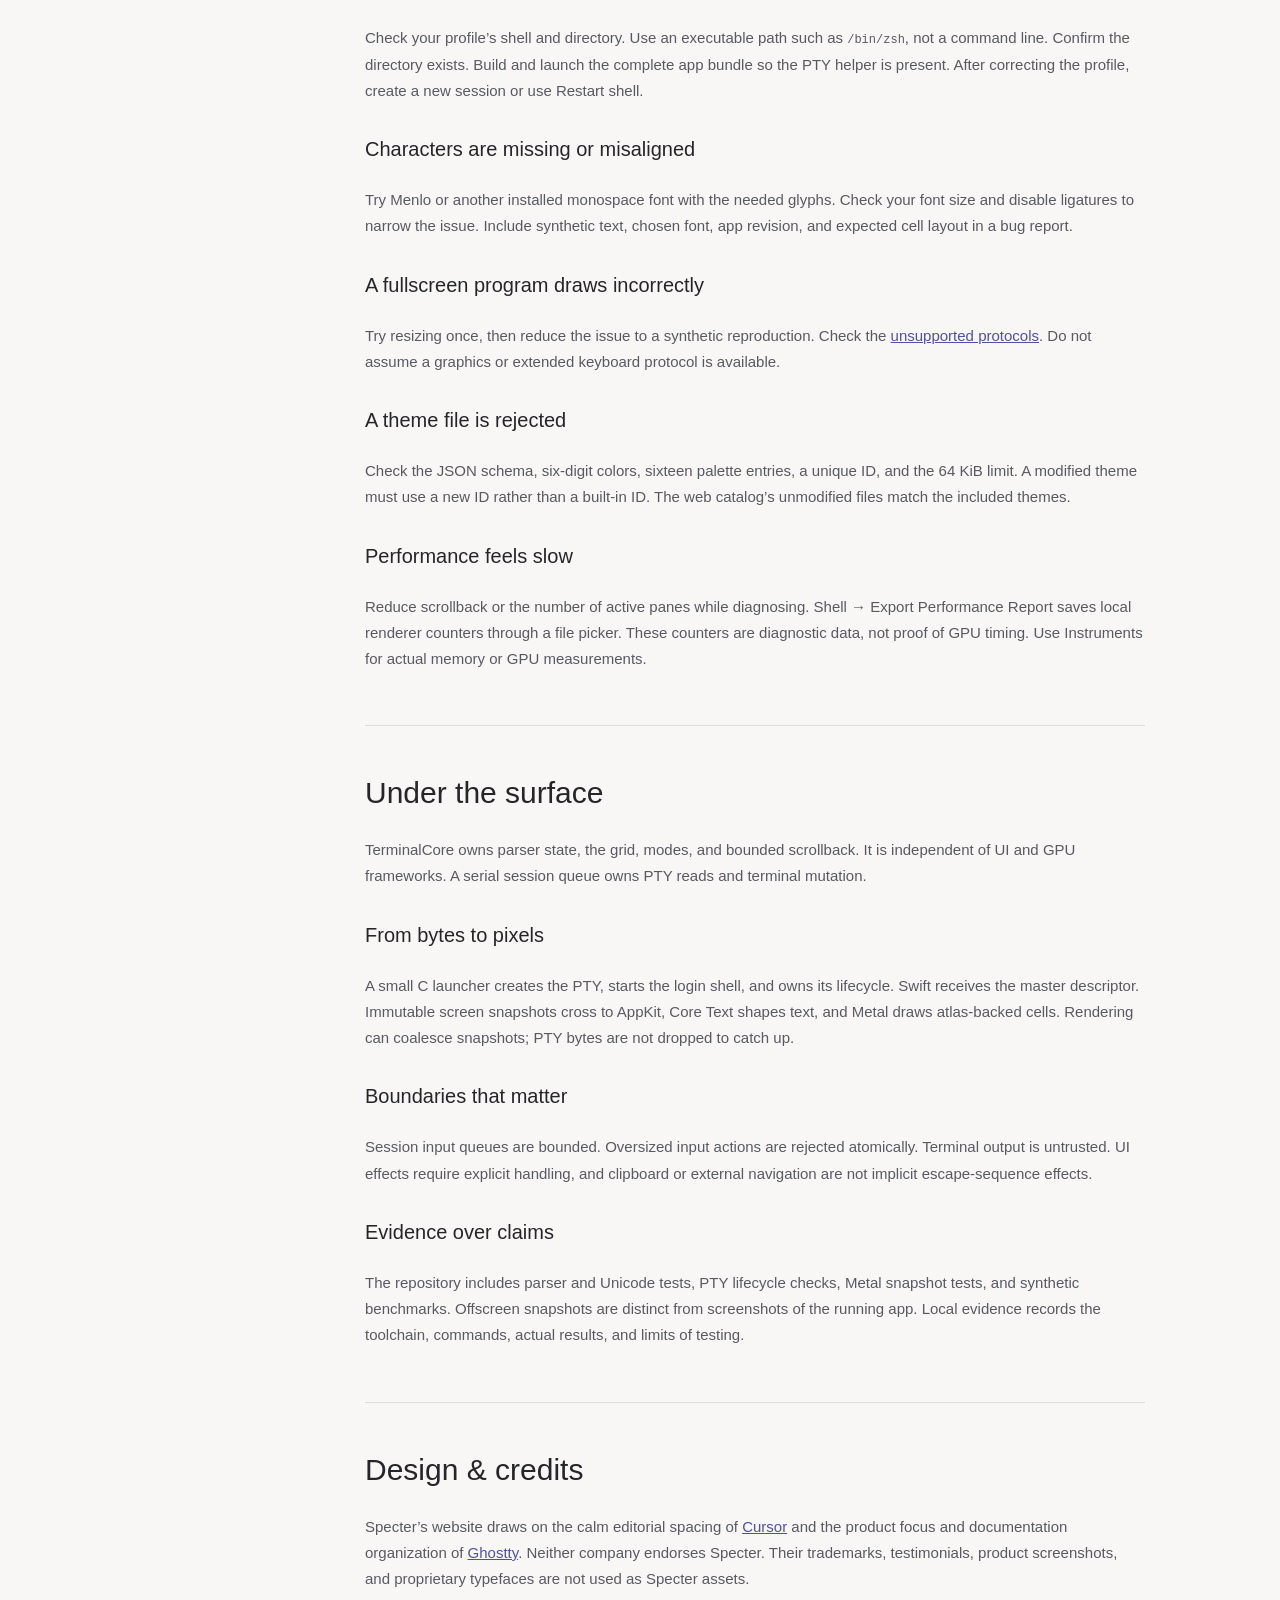
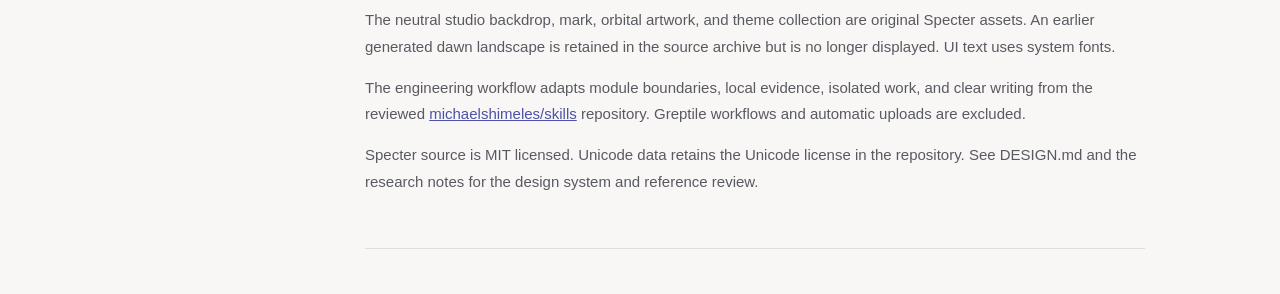
==== commit b1c1a01f: "feat: give each terminal an independent companion" ====
--- a/Resources/Handbook.html
+++ b/Resources/Handbook.html
@@ -30,7 +30,7 @@
     <p>The 130-theme collection includes ten Specter originals and twenty color families with six treatments each: Midnight, Nocturne, Velvet, Dawn, Daylight, and Parchment. These are coordinated original variations, not imported community themes.</p>
     <h3>Browse and apply</h3><p>Open Specter → Theme Gallery, or press <kbd>⇧⌘T</kbd>. Search by name, choose Light or Dark, or save favorites with the star button. Selecting a preview immediately applies its colors to the selected profile and that profile’s open terminals. The header names the profile being edited.</p>
     <p>Use “Follow system appearance” to select Specter Night and Specter Day automatically as your Mac’s appearance changes. Individual light/dark pair customization is not implemented.</p>
-    <h3>A companion for every terminal</h3><p>Choose from twelve original pixel companions: Wisp, Moth, Kettle, Mimic, Orbit, Moss, Bytebat, Cinder, Jelly, Origami, Imp, and Rover. Wisp is the default. Open the face menu above the terminal for quick selection, or choose Browse companions… for the native visual gallery. Settings → Companion offers the same gallery, design picker, animation toggle, and Off option.</p><p>Choose Idle, Busy, or Celebrate motion. These are decorative choices, not shell command status. Choices are saved per profile and apply to matching open and future terminals. The strip follows the focused pane in split layouts. An open gallery keeps the profile named in its header.</p><p>Animation runs at eight updates per second outside shell output. Pause preserves the current pose; inactive windows and hidden views stop playback, and macOS Reduce Motion uses a still pose. Off removes the strip. Existing Specter, Comet, Sprout, and Pixel selections migrate to Wisp, Cinder, Moss, and Rover, while preserving Off and the animation setting. To turn a companion back on, use Settings → Companion.</p>
+    <h3>A companion for every terminal</h3><p>Choose from twelve original pixel companions: Wisp, Moth, Kettle, Mimic, Orbit, Moss, Bytebat, Cinder, Jelly, Origami, Imp, and Rover. Wisp is the default. Click Companions… above the shell or press <kbd>⇧⌘M</kbd> to open the native visual gallery. The options menu beside it offers quick design, motion, and animation controls.</p><p>Each terminal keeps its own companion, even when several terminals use the same profile. Open another window (<kbd>⌘N</kbd>), tab (<kbd>⌘T</kbd>), or split (<kbd>⌘D</kbd>) and choose a different character. In a split, the single strip follows the pane you focus. The gallery stays attached to the terminal that opened it. Session Overview (<kbd>⇧⌘P</kbd>) includes each terminal’s companion name.</p><p>Choose Idle, Busy, or Celebrate motion. These are decorative choices, not shell command status. Settings → Companion defaults for new terminals sets the initial choice for future terminals using that profile; existing terminals keep their own choices. If window restoration is enabled, each pane’s companion, motion, and animation setting are restored with fresh shells.</p><p>Animation runs at eight updates per second outside shell output. Pause preserves the current pose; inactive terminal windows and hidden views stop playback, and macOS Reduce Motion uses a still pose. Off removes the strip. Press <kbd>⇧⌘M</kbd> or choose Specter → Companions… to bring it back. Existing Specter, Comet, Sprout, and Pixel defaults migrate to Wisp, Cinder, Moss, and Rover, preserving Off and the animation setting.</p>
     <h3>Open with a look</h3><p>Shell → New Window with Theme and New Tab with Theme offer Basic (follow system), Dark, and Light choices across all 130 palettes and your custom themes. A theme choice creates a named profile with the default login shell, or reuses a matching named profile. Shell → New Window with Profile and New Tab with Profile launch your saved setups. The normal ⌘N and ⌘T shortcuts continue to use the profile selected in Settings.</p>
     <h3>Edit colors visually</h3><p>In the Theme Gallery, select a palette and choose Customize current. Change the name, background, text, cursor, selection, or any of sixteen ANSI colors with native color pickers or hexadecimal fields. The preview and default-text contrast update while you edit. Save &amp; Apply creates a new custom palette; Cancel discards the draft. Built-in palettes remain available. Custom colors are not automatically contrast-corrected: aim for at least 7:1 default text contrast and check ANSI colors separately.</p>
     <h3>Download, import, export</h3><p>Use the website’s theme browser to preview a palette and download its JSON. In Settings → Appearance, choose Import theme. Built-in themes already exist in the app; importing the identical file selects that theme. Use Customize current for a visual editor, or export a theme, give it a new unique ID and name, edit its colors, and import the file.</p>
@@ -48,7 +48,7 @@
     <h3>Paste</h3><p>Pasting is an explicit user action. Multiline paste asks for confirmation. When the running application enables bracketed paste, Specter sends the corresponding bracketed input. Large input actions are bounded and rejected as a whole when the input queue cannot accept them.</p>
     <h3>Input methods</h3><p>Specter uses the native text input client for marked-text composition. Font fallback and Unicode cell handling are covered by synthetic tests. Full bidirectional layout and every input-method workflow have not been certified.</p></article>
 <article id="restoration"><h2>Restore a workspace</h2>
-    <p>Enable “Reopen window layouts with fresh shells” in Settings. Restoration stores window geometry, tab grouping, split orientation, and profile identifiers. It starts fresh shell processes on the next launch.</p>
+    <p>Enable “Reopen window layouts with fresh shells” in Settings. Restoration stores window geometry, tab grouping, split orientation, profile identifiers, and each pane’s companion choice, motion, and animation setting. It starts fresh shell processes on the next launch.</p>
     <div class="doc-note">Restoration does not resume running jobs or recover terminal output. It does not save commands, passwords, screen contents, or scrollback.</div>
     <p>The current restoration limit is twelve window/tab records with up to eight panes each. New shells start in the profile’s configured directory. Shell-reported working directories and process trees are not restored. Close and save important work deliberately before quitting.</p>
     <h3>Turn it off</h3><p>Disable restoration in Settings to start with a fresh window. Profile and theme preferences are retained separately.</p></article>
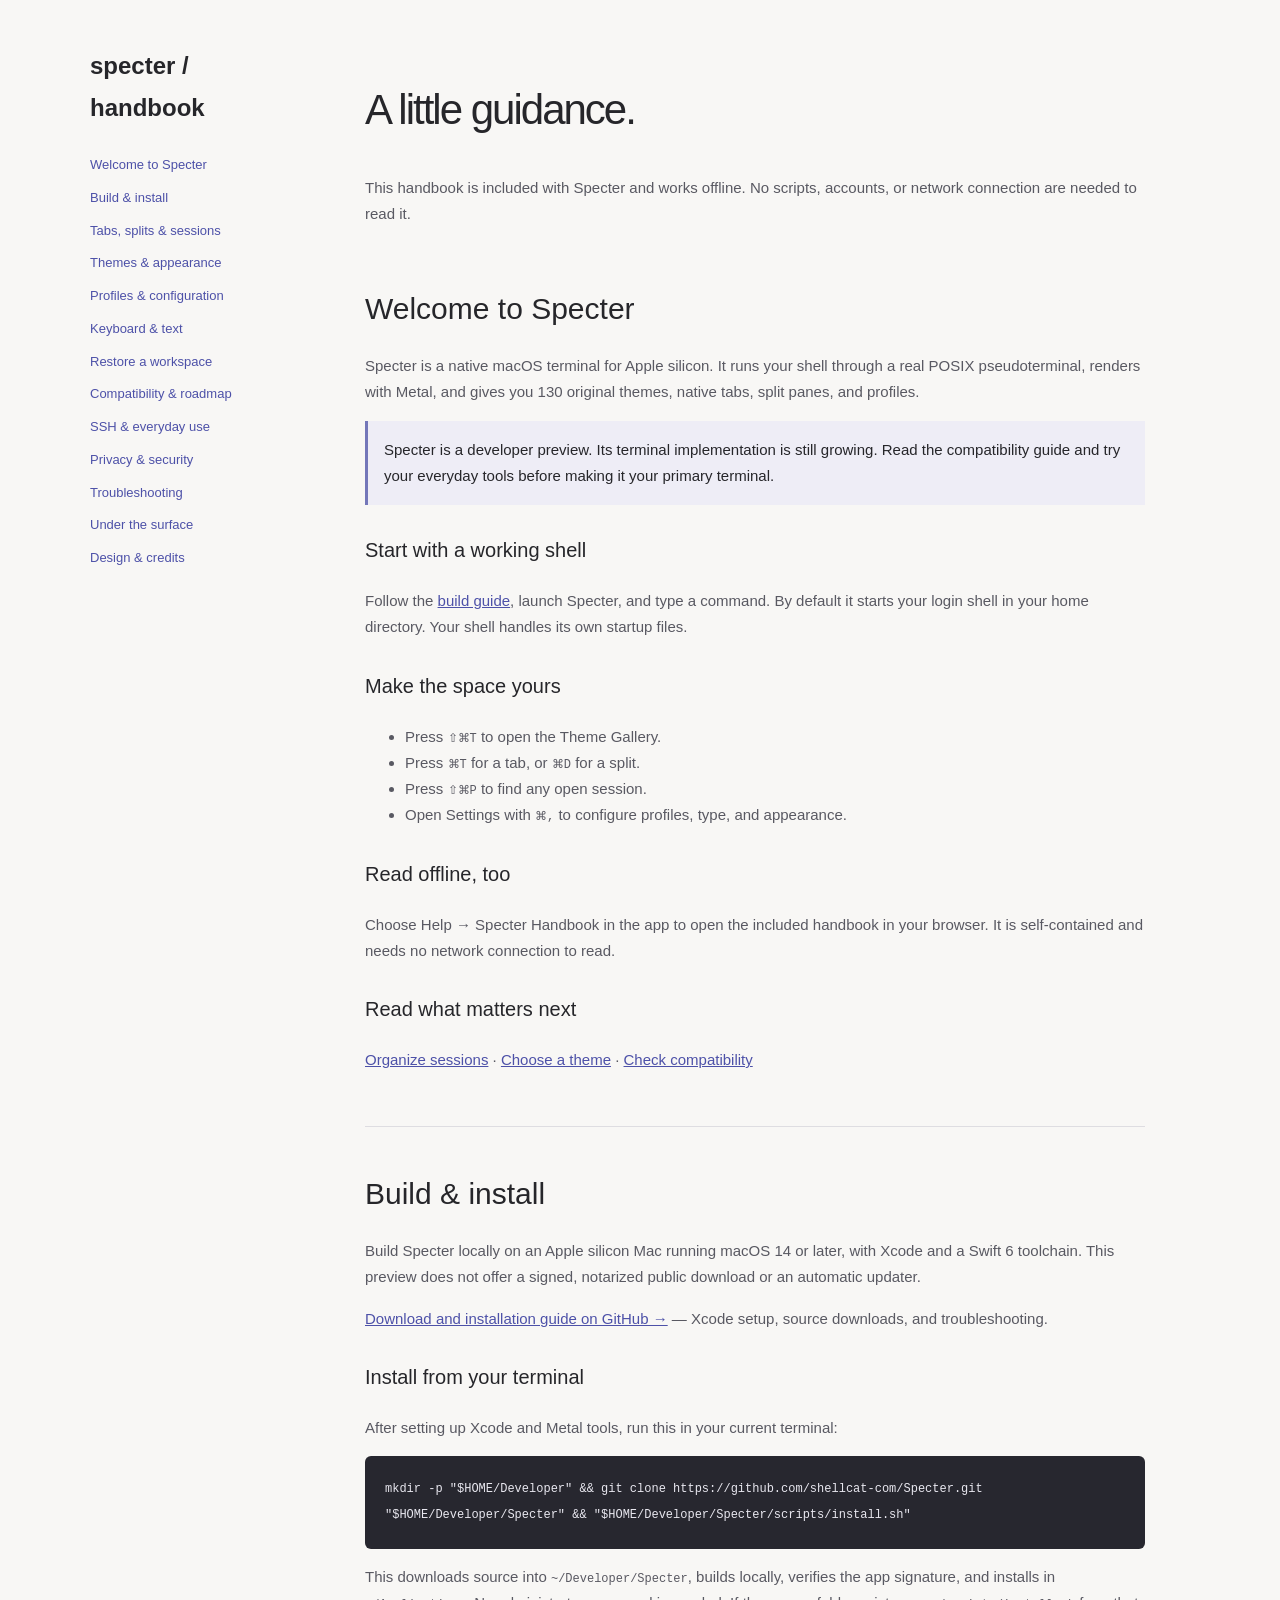
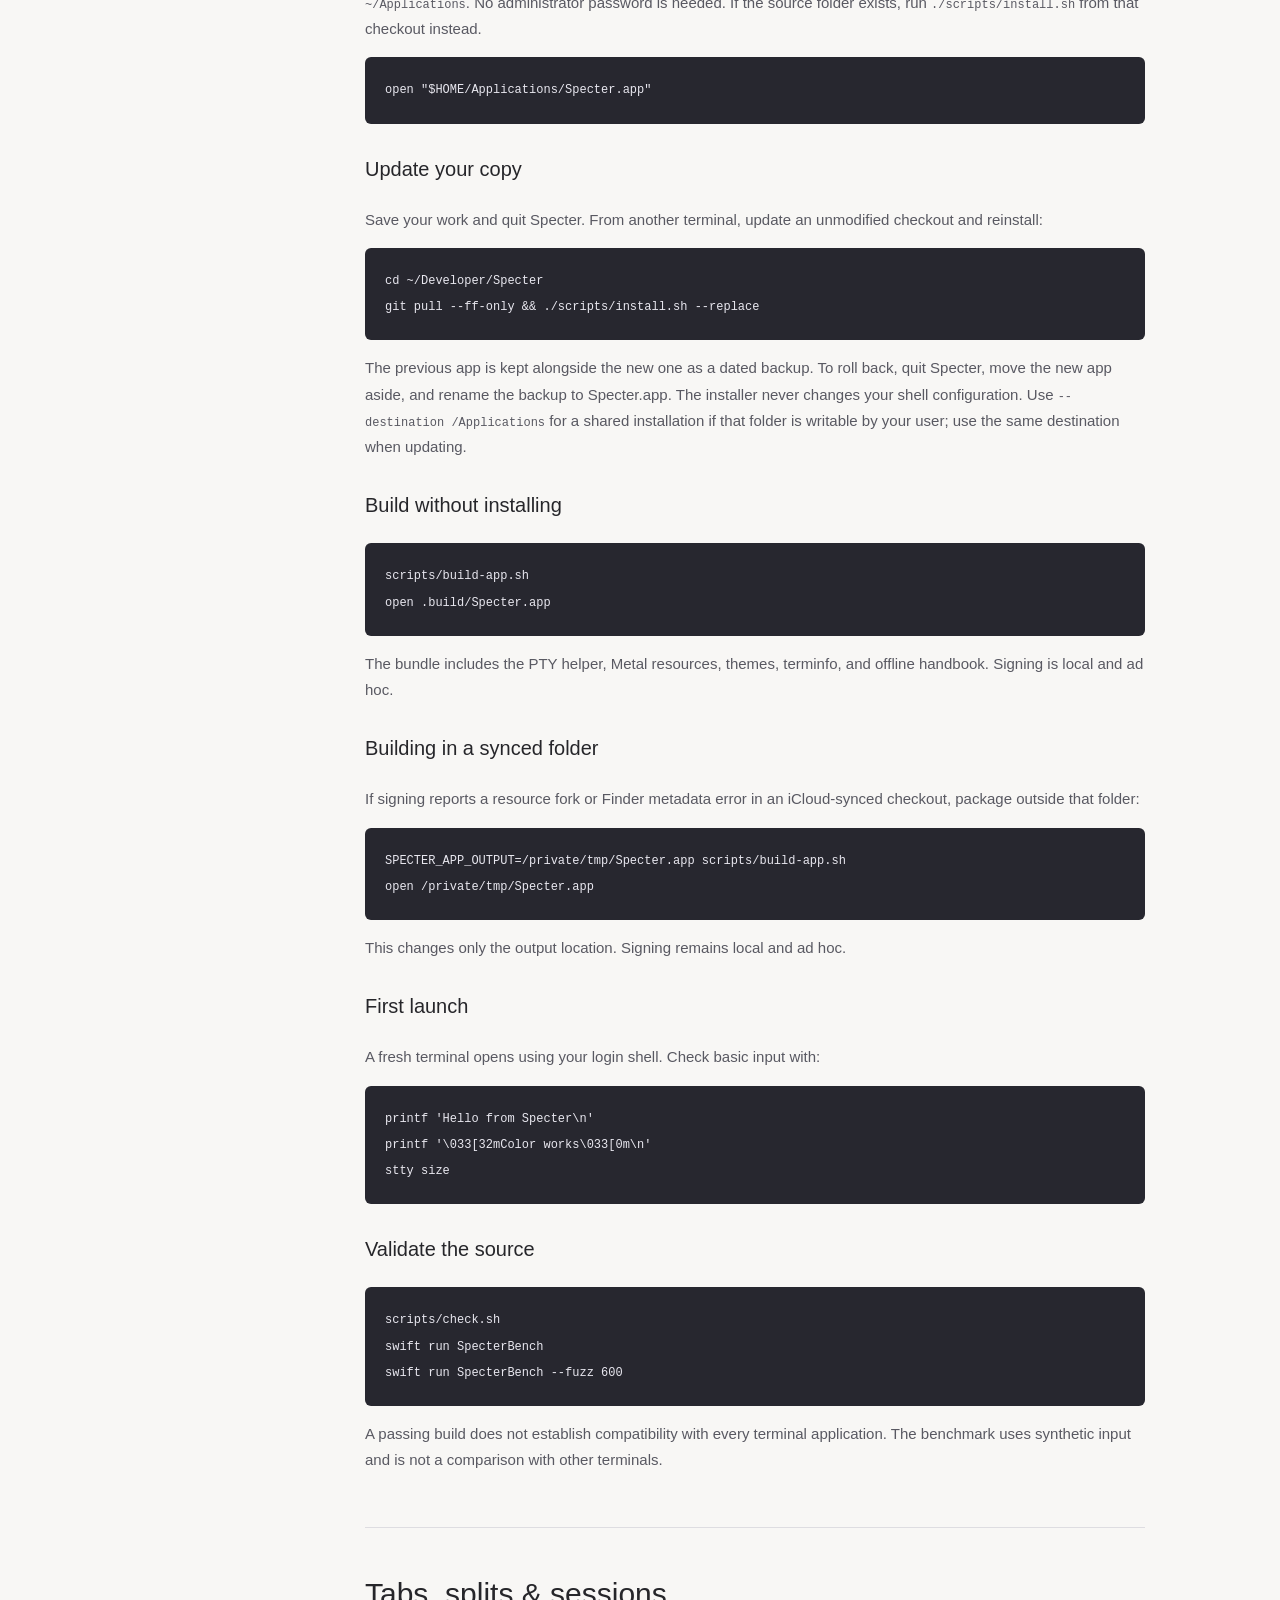
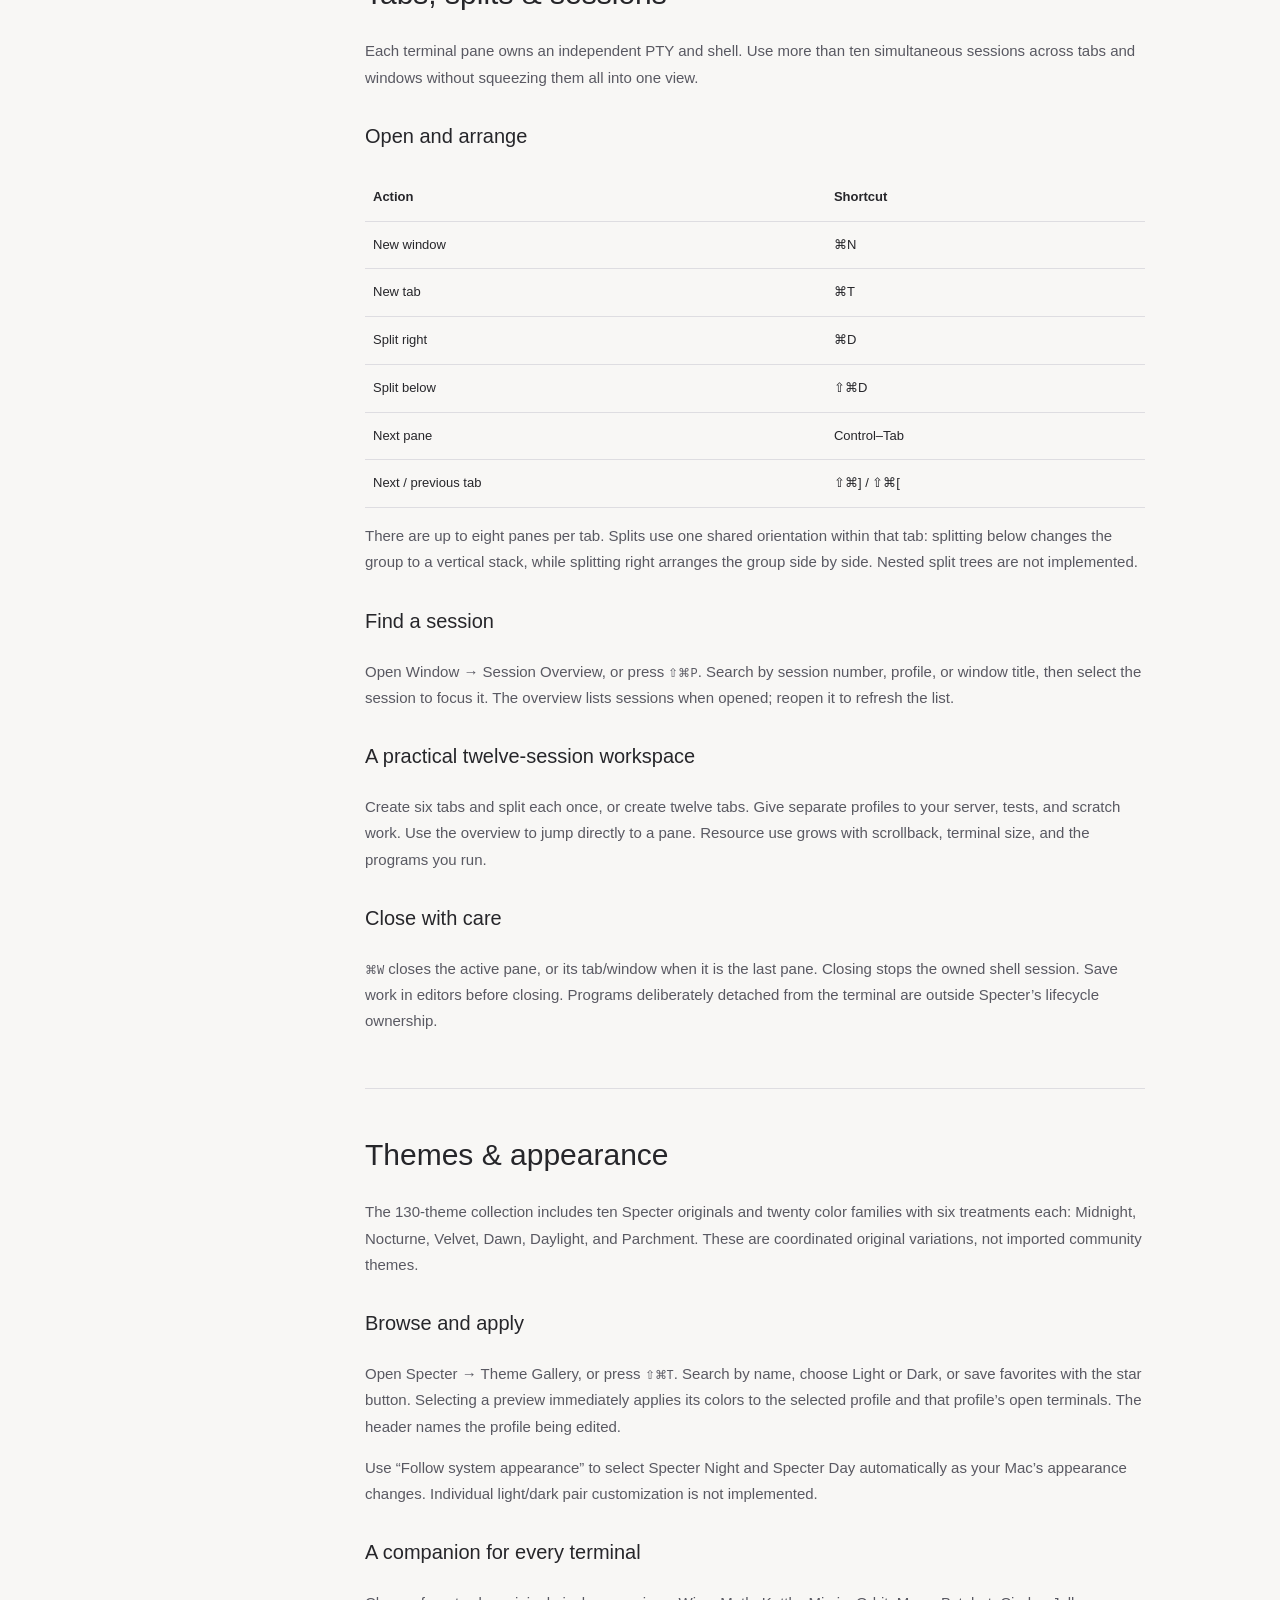
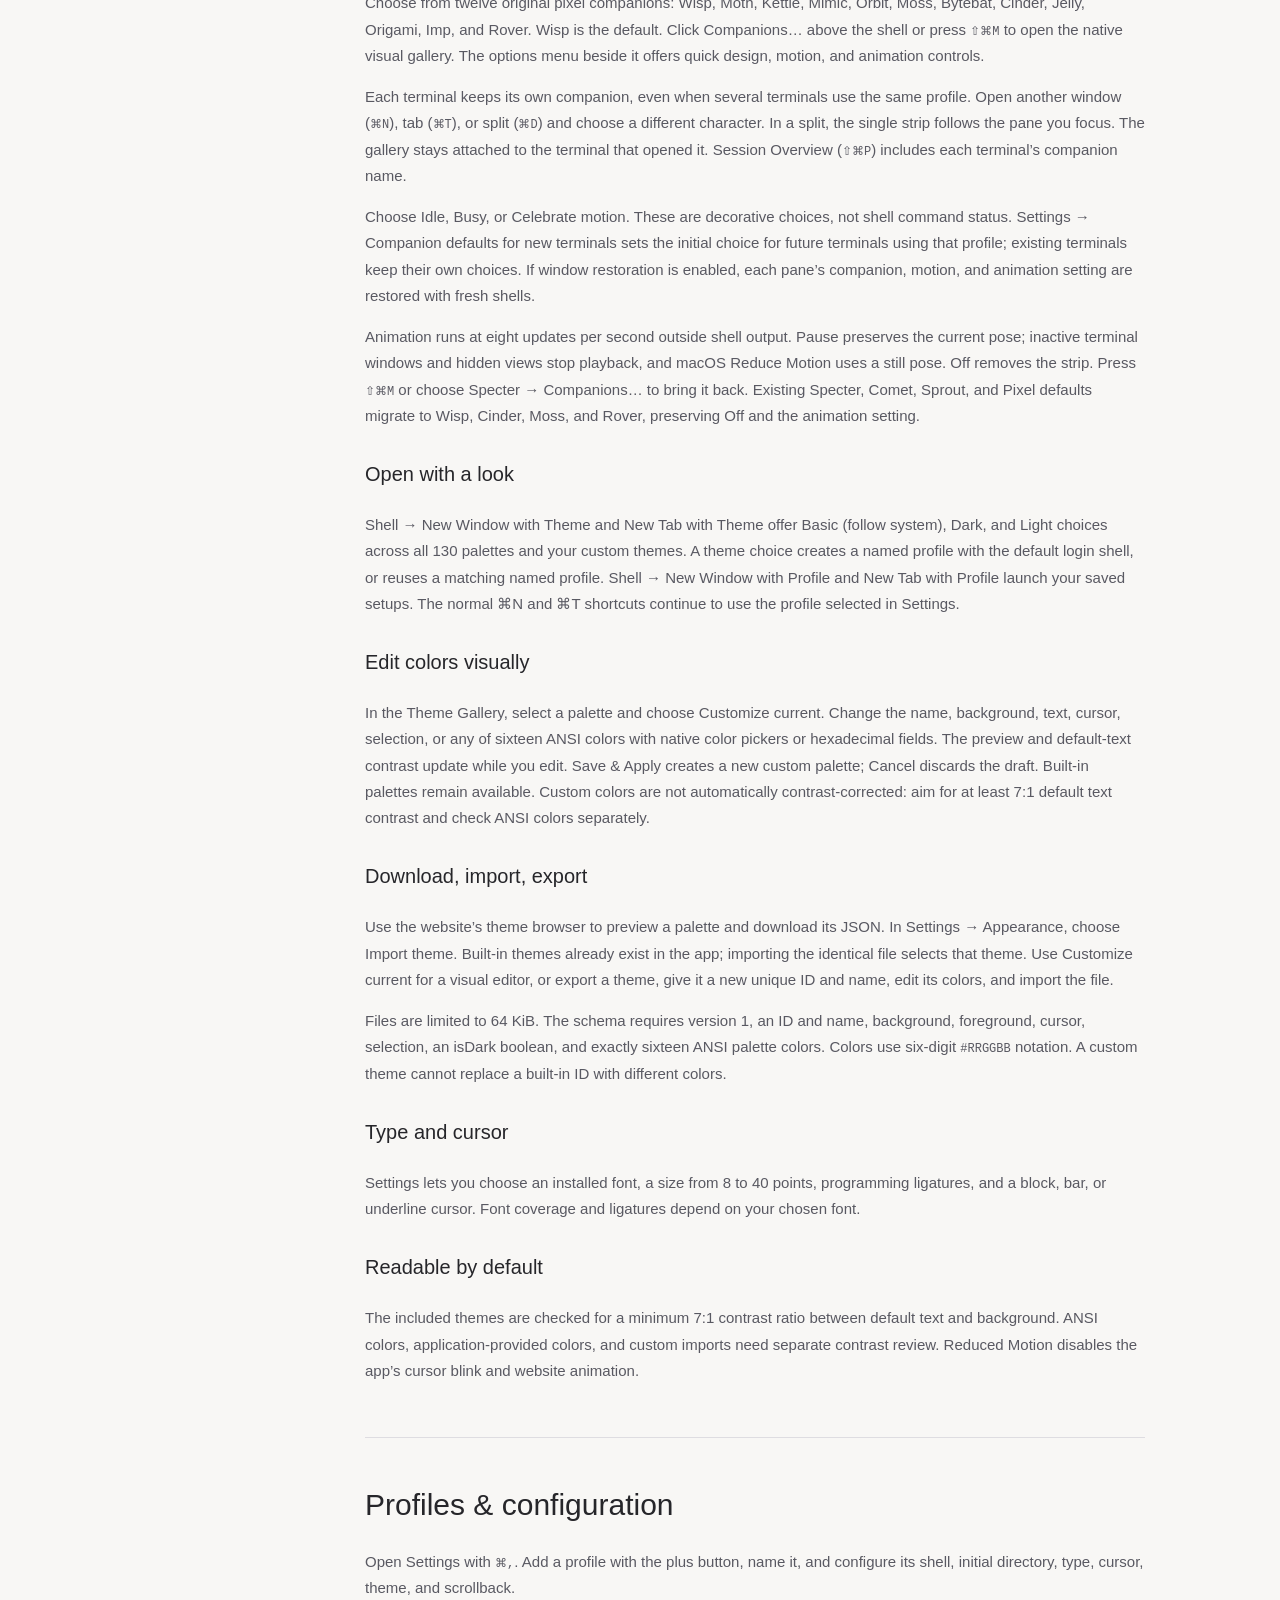
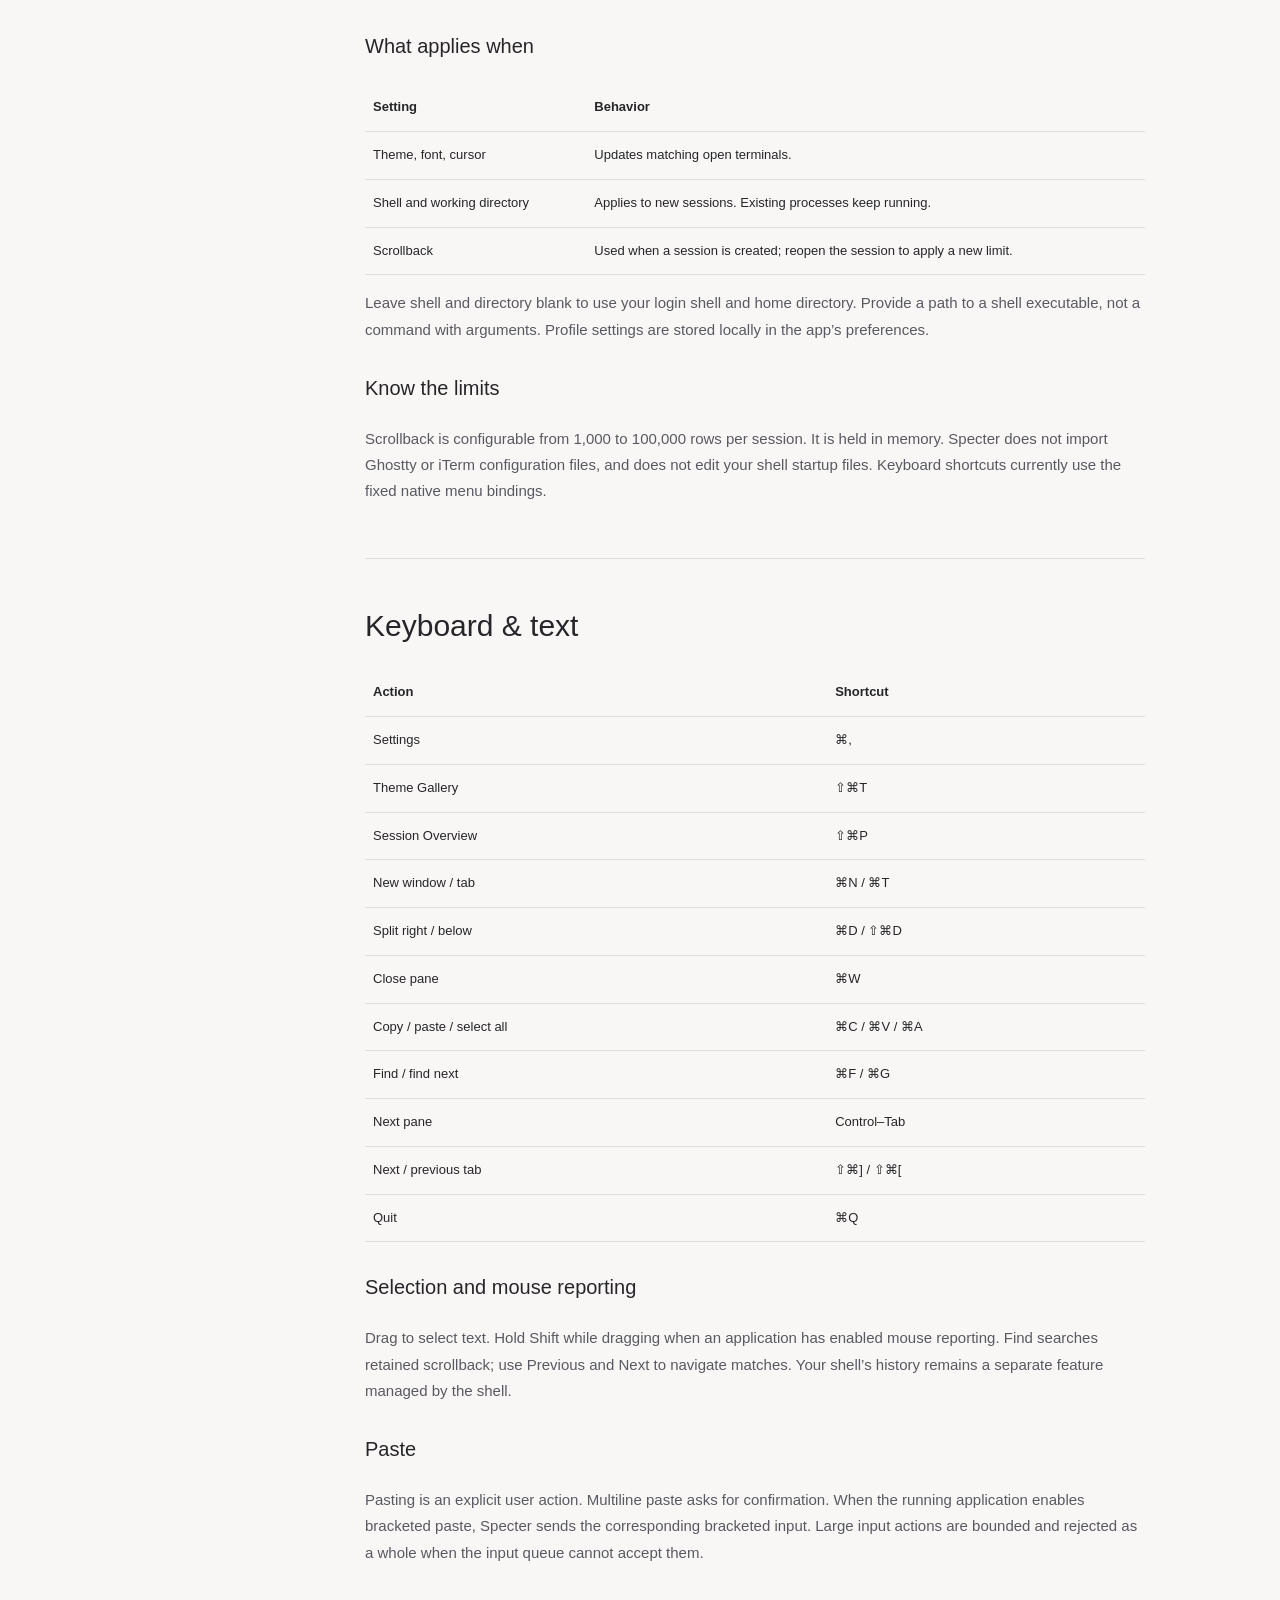
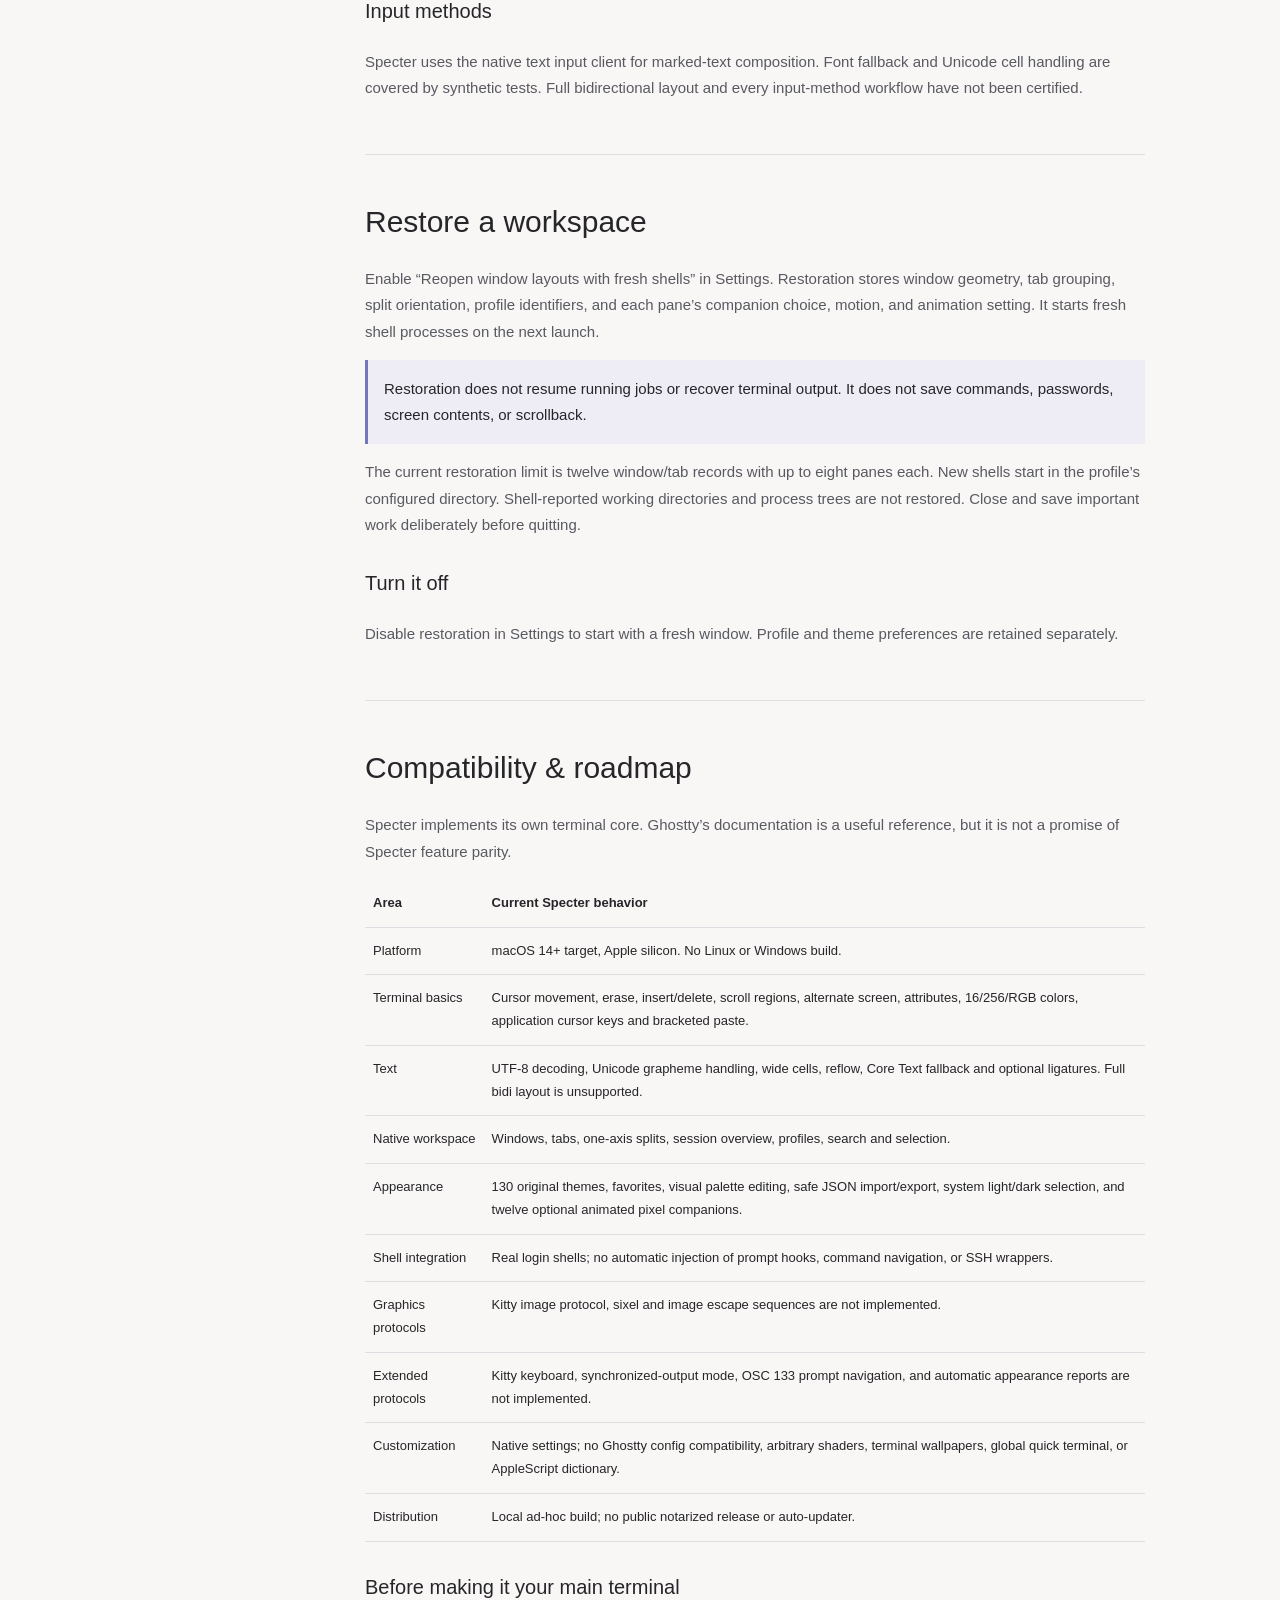
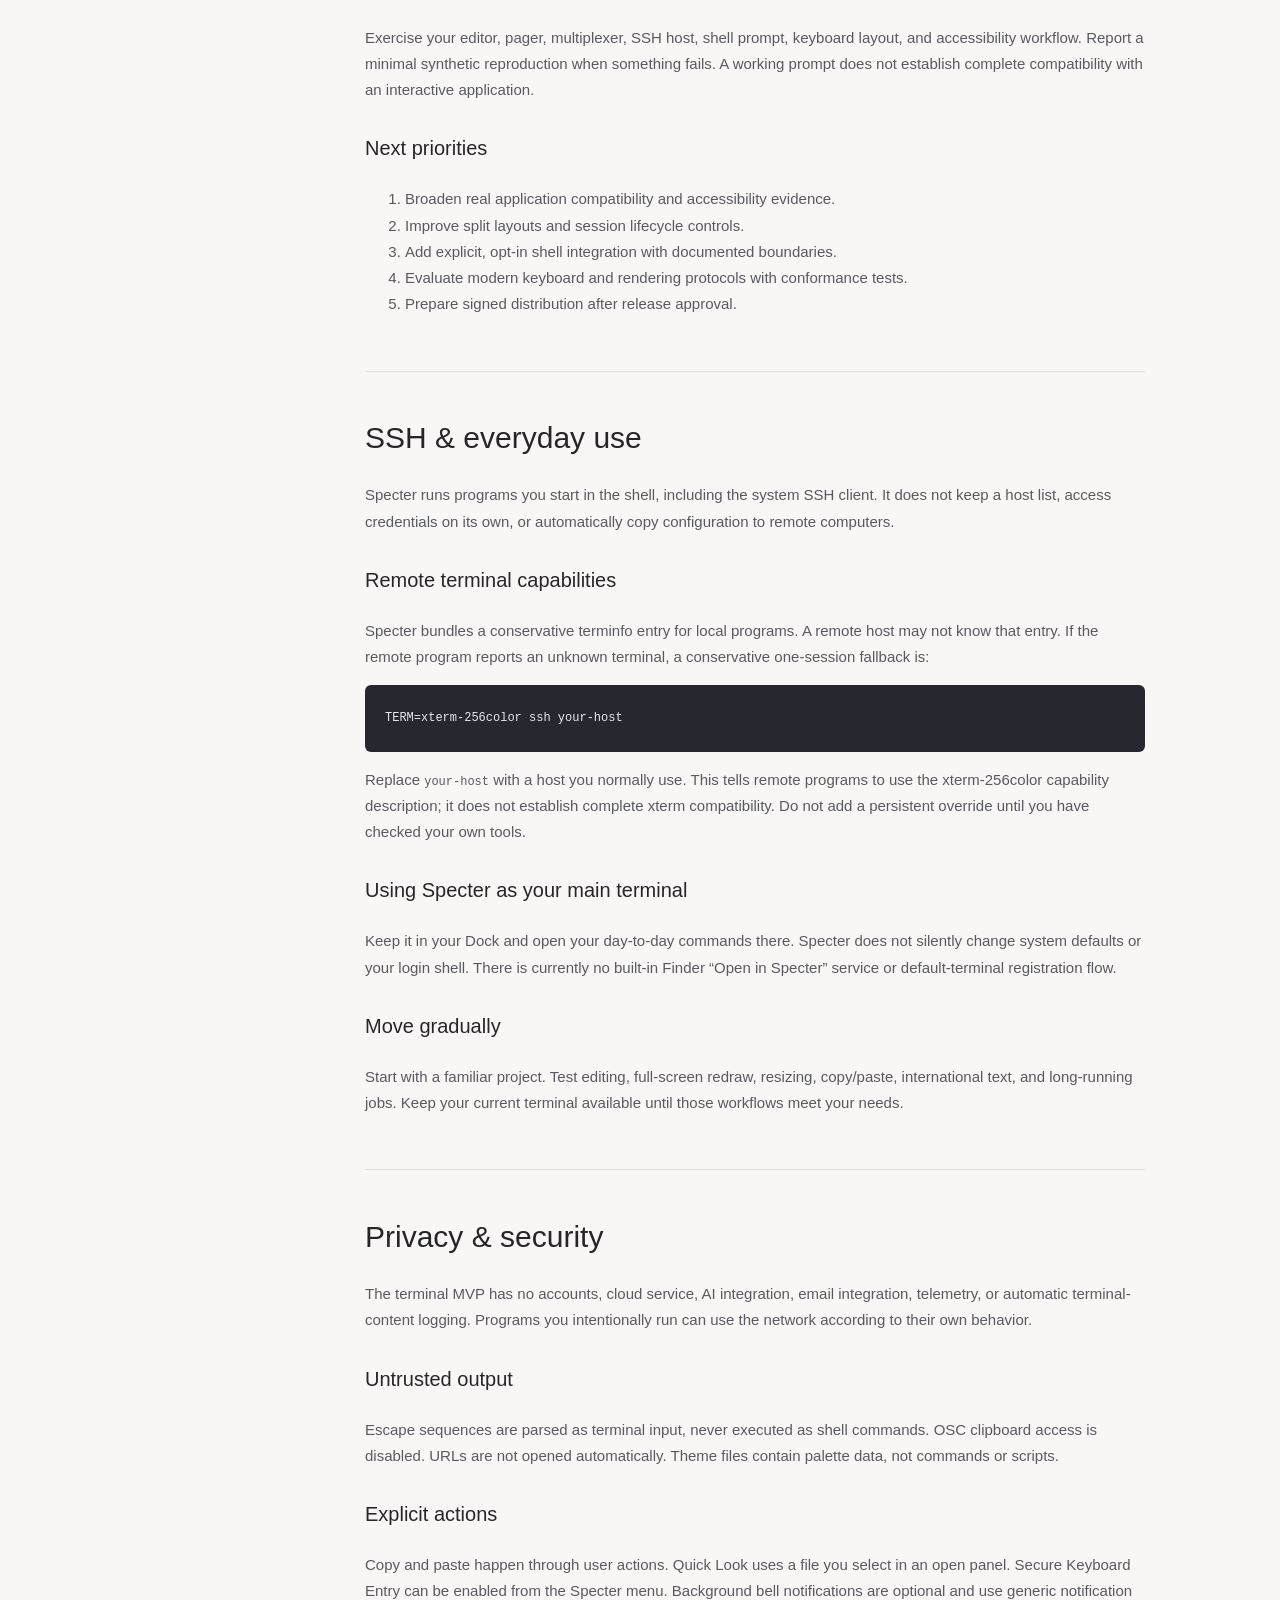
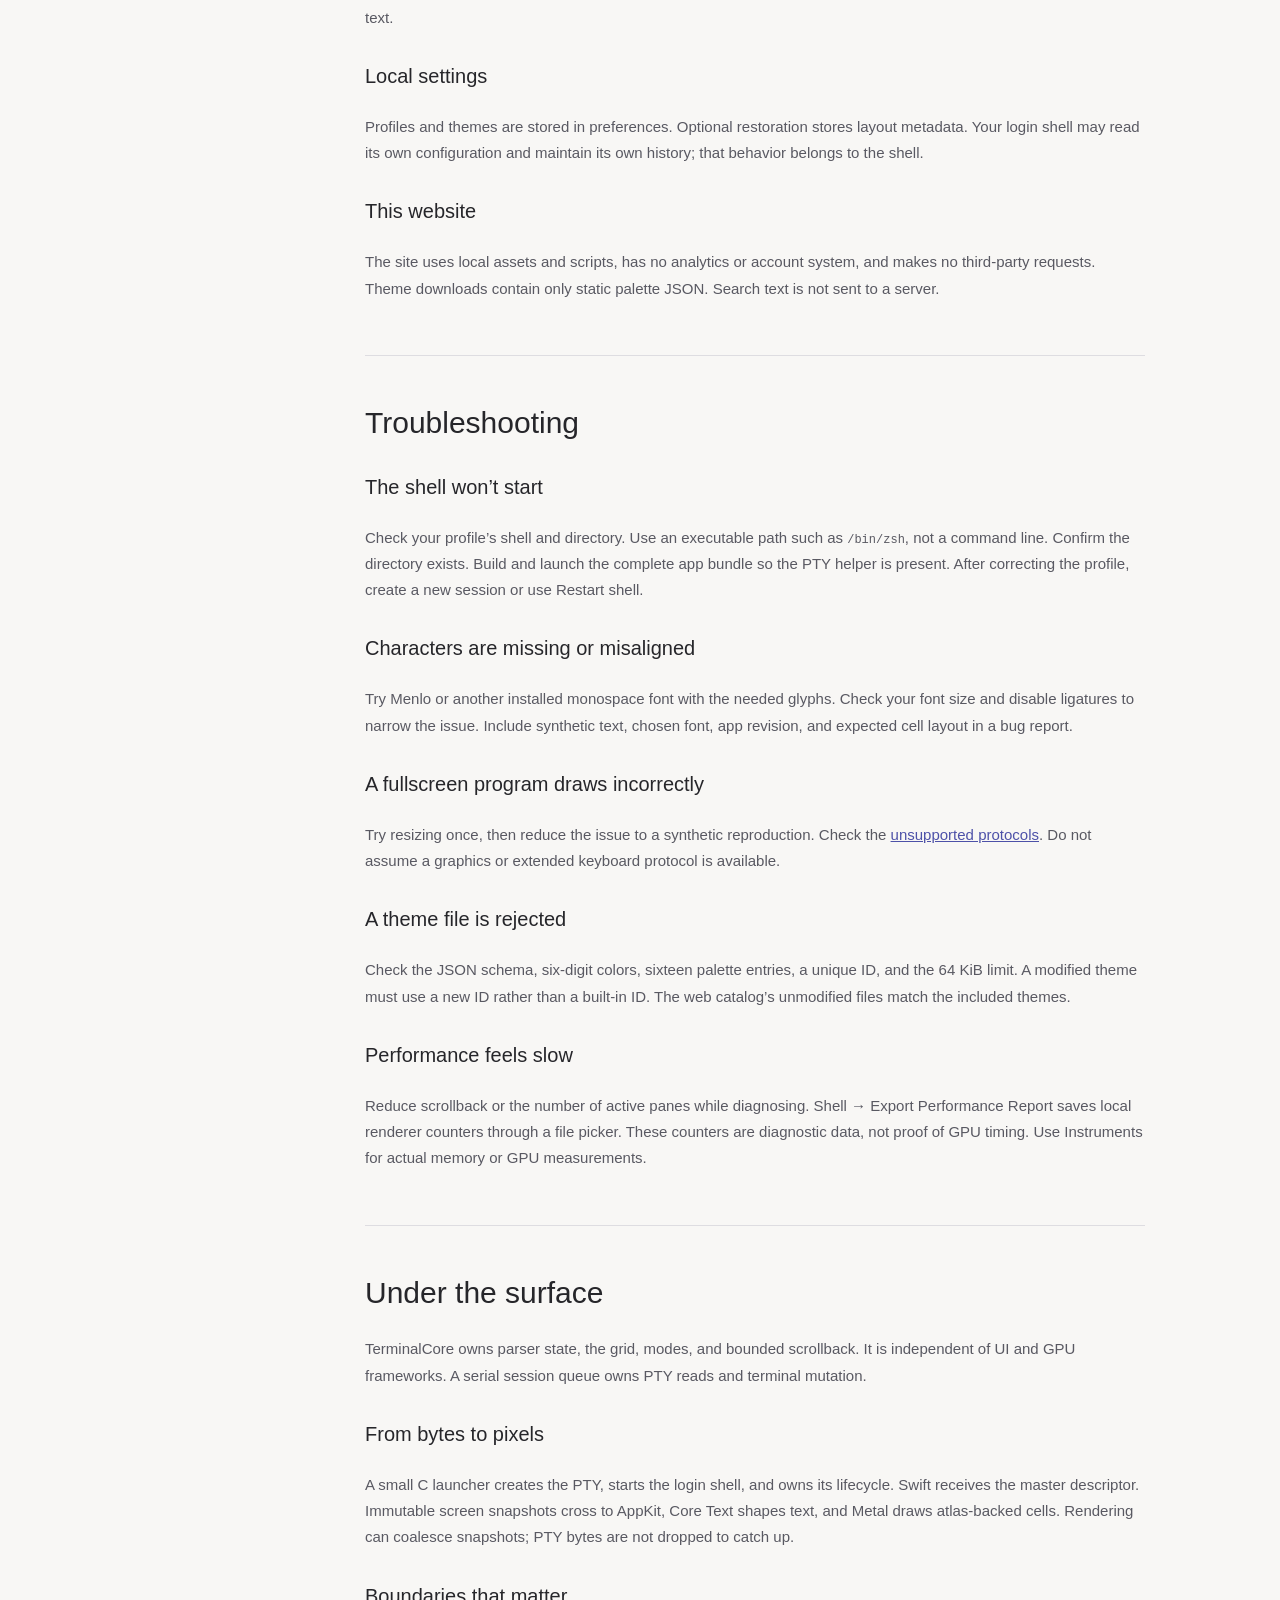
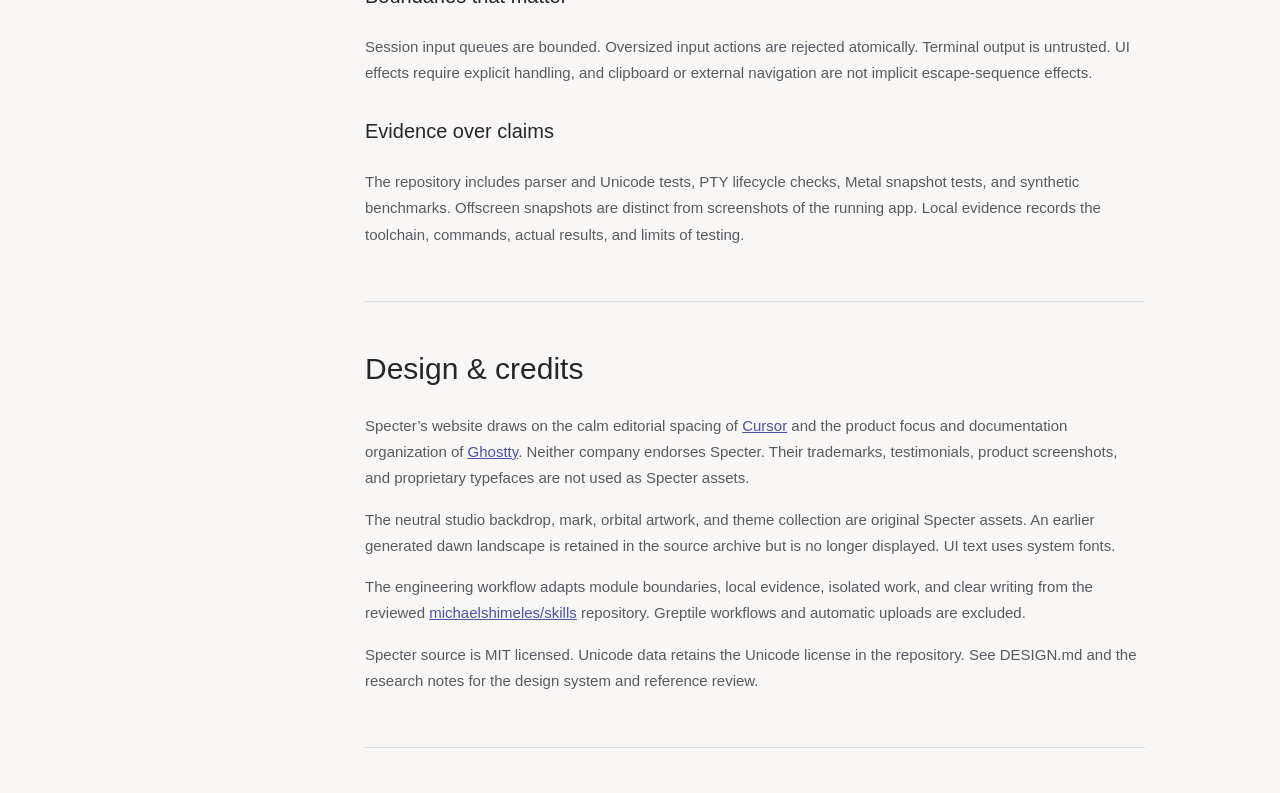
==== commit 83332413: "feat: add source installer and website install command" ====
--- a/Resources/Handbook.html
+++ b/Resources/Handbook.html
@@ -8,9 +8,13 @@
     <h3>Read what matters next</h3><p><a href="#sessions">Organize sessions</a> · <a href="#themes">Choose a theme</a> · <a href="#compatibility">Check compatibility</a></p></article>
 <article id="install"><h2>Build & install</h2>
     <p>Build Specter locally on an Apple silicon Mac running macOS 14 or later, with Xcode and a Swift 6 toolchain. This preview does not offer a signed, notarized public download or an automatic updater.</p>
-    <p><a href="https://github.com/shellcat-com/Specter/blob/main/docs/install.md">Download and installation guide on GitHub →</a> — start here for source downloads, Xcode setup, installing, updating, and troubleshooting.</p><h3>Build from your checkout</h3><p>In the Specter repository, run:</p><pre><code>scripts/build-app.sh
-open .build/Specter.app</code></pre><p>The script compiles a release build, embeds the PTY helper, Metal resources, themes, and terminfo, and signs the bundle ad hoc for local use.</p>
-    <h3>Keep it close</h3><p>After trying the app, you can copy the complete <code>.build/Specter.app</code> bundle to your Applications folder and keep it in the Dock. Copy the whole bundle; the helper and resources are required. Rebuilding updates the build folder, so copy the rebuilt bundle again when you want to update an installed copy.</p>
+    <p><a href="https://github.com/shellcat-com/Specter/blob/main/docs/install.md">Download and installation guide on GitHub →</a> — Xcode setup, source downloads, and troubleshooting.</p>
+    <h3>Install from your terminal</h3><p>After setting up Xcode and Metal tools, run this in your current terminal:</p><pre><code>mkdir -p "$HOME/Developer" &amp;&amp; git clone https://github.com/shellcat-com/Specter.git "$HOME/Developer/Specter" &amp;&amp; "$HOME/Developer/Specter/scripts/install.sh"</code></pre>
+    <p>This downloads source into <code>~/Developer/Specter</code>, builds locally, verifies the app signature, and installs in <code>~/Applications</code>. No administrator password is needed. If the source folder exists, run <code>./scripts/install.sh</code> from that checkout instead.</p><pre><code>open "$HOME/Applications/Specter.app"</code></pre>
+    <h3>Update your copy</h3><p>Save your work and quit Specter. From another terminal, update an unmodified checkout and reinstall:</p><pre><code>cd ~/Developer/Specter
+git pull --ff-only &amp;&amp; ./scripts/install.sh --replace</code></pre><p>The previous app is kept alongside the new one as a dated backup. To roll back, quit Specter, move the new app aside, and rename the backup to Specter.app. The installer never changes your shell configuration. Use <code>--destination /Applications</code> for a shared installation if that folder is writable by your user; use the same destination when updating.</p>
+    <h3>Build without installing</h3><pre><code>scripts/build-app.sh
+open .build/Specter.app</code></pre><p>The bundle includes the PTY helper, Metal resources, themes, terminfo, and offline handbook. Signing is local and ad hoc.</p>
     <h3>Building in a synced folder</h3><p>If signing reports a resource fork or Finder metadata error in an iCloud-synced checkout, package outside that folder:</p><pre><code>SPECTER_APP_OUTPUT=/private/tmp/Specter.app scripts/build-app.sh
 open /private/tmp/Specter.app</code></pre><p>This changes only the output location. Signing remains local and ad hoc.</p>
     <h3>First launch</h3><p>A fresh terminal opens using your login shell. Check basic input with:</p><pre><code>printf 'Hello from Specter\n'
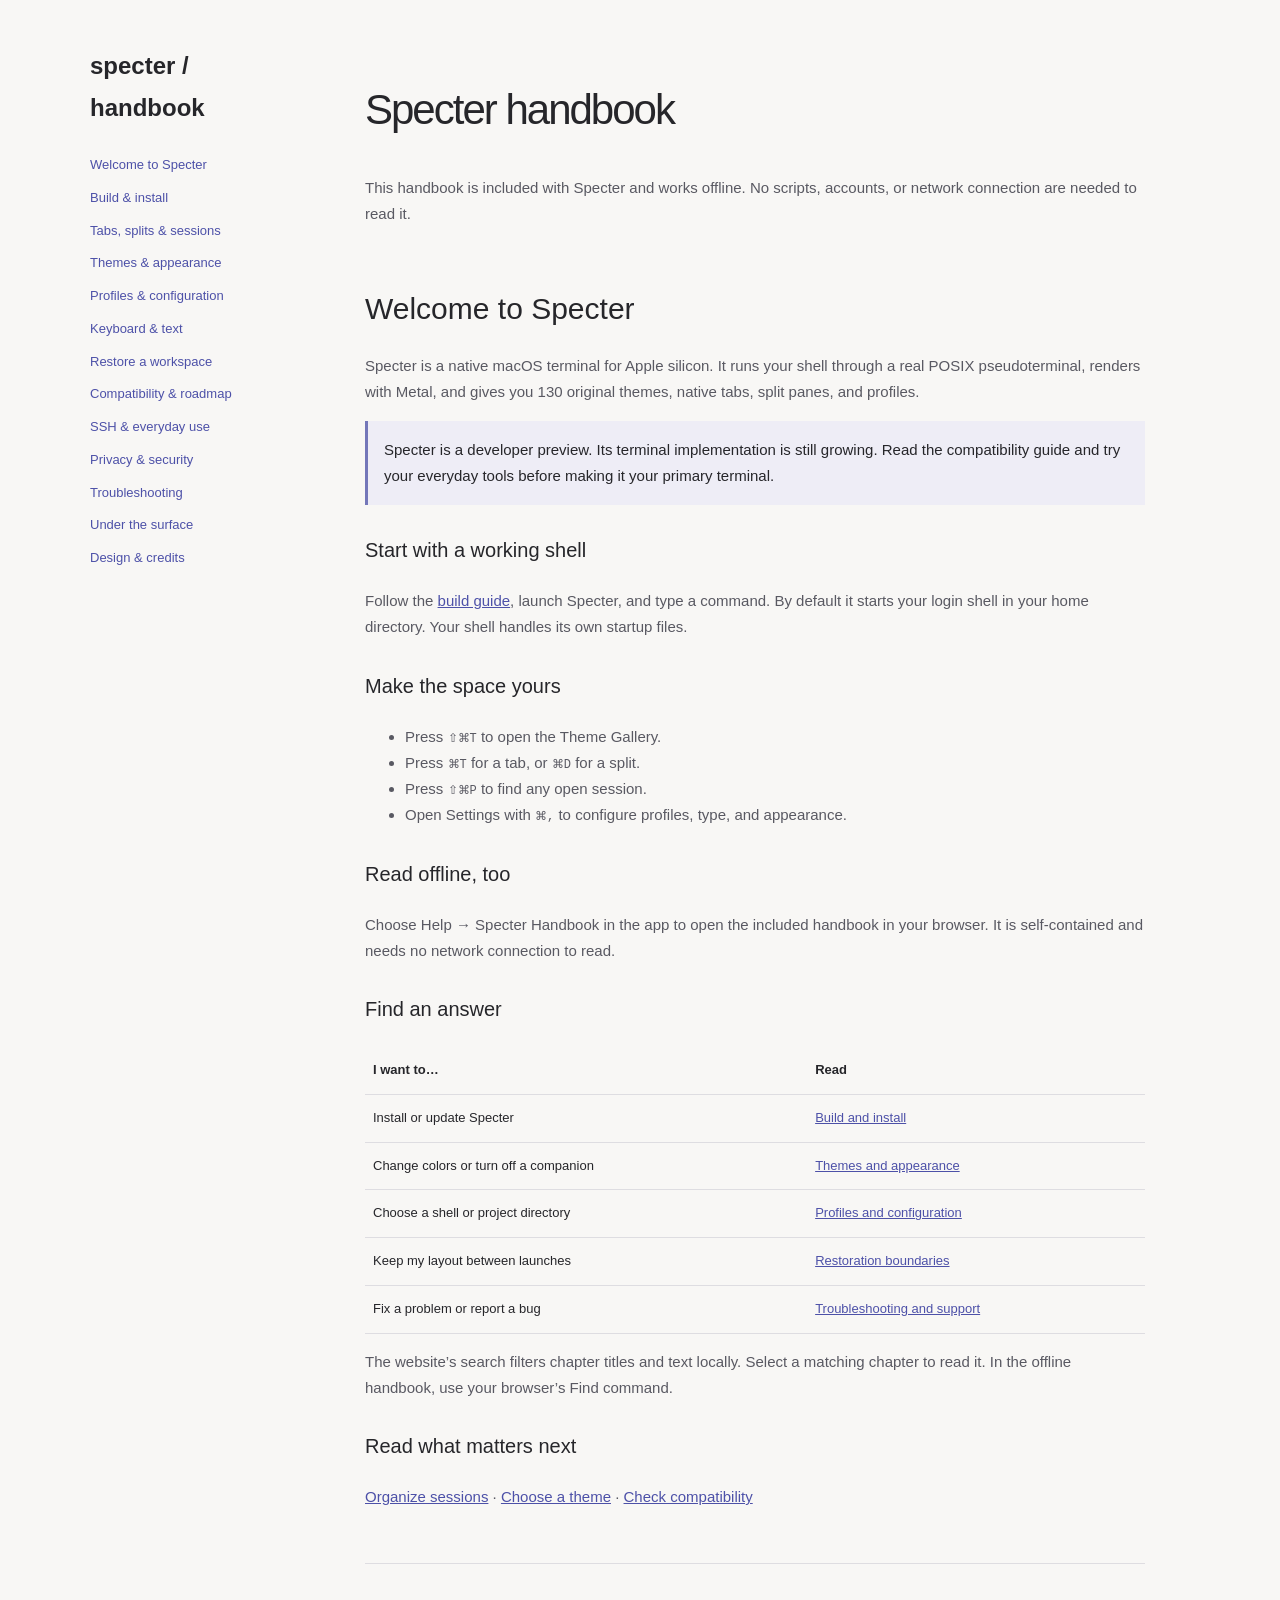
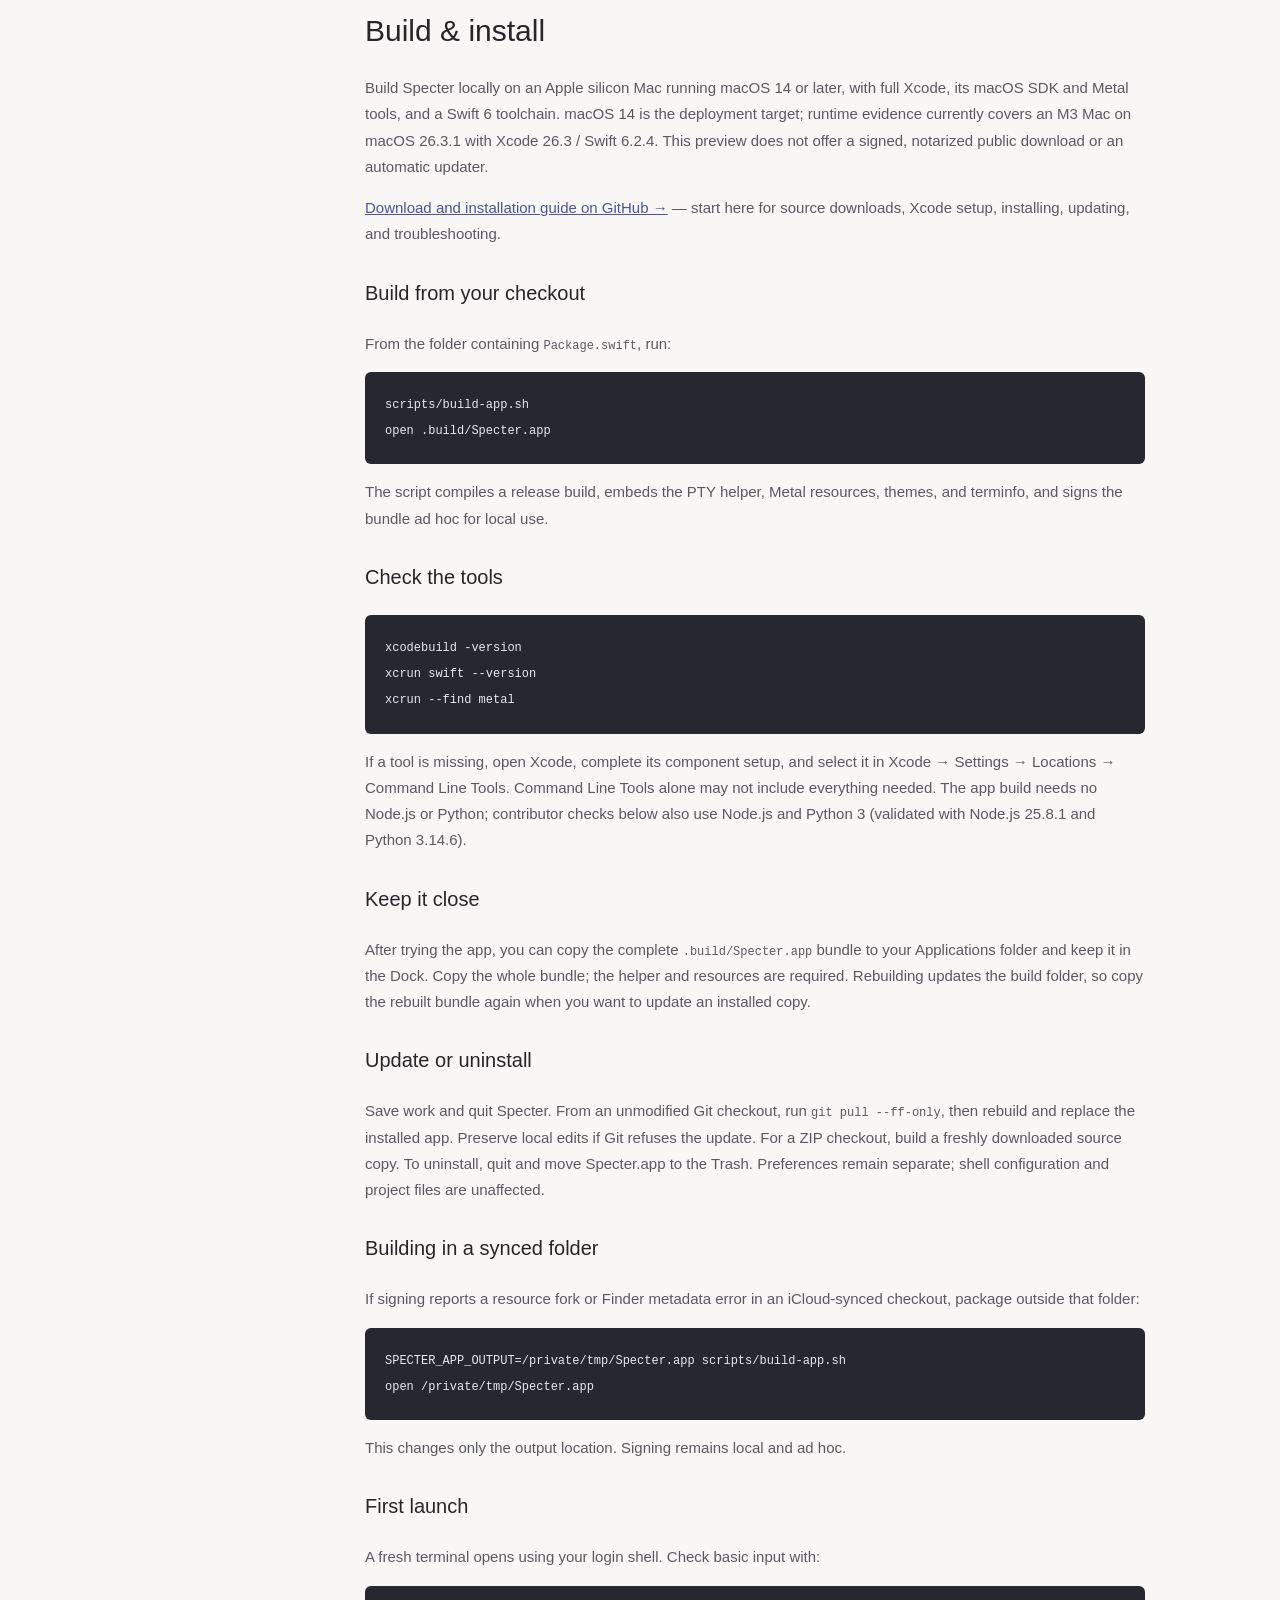
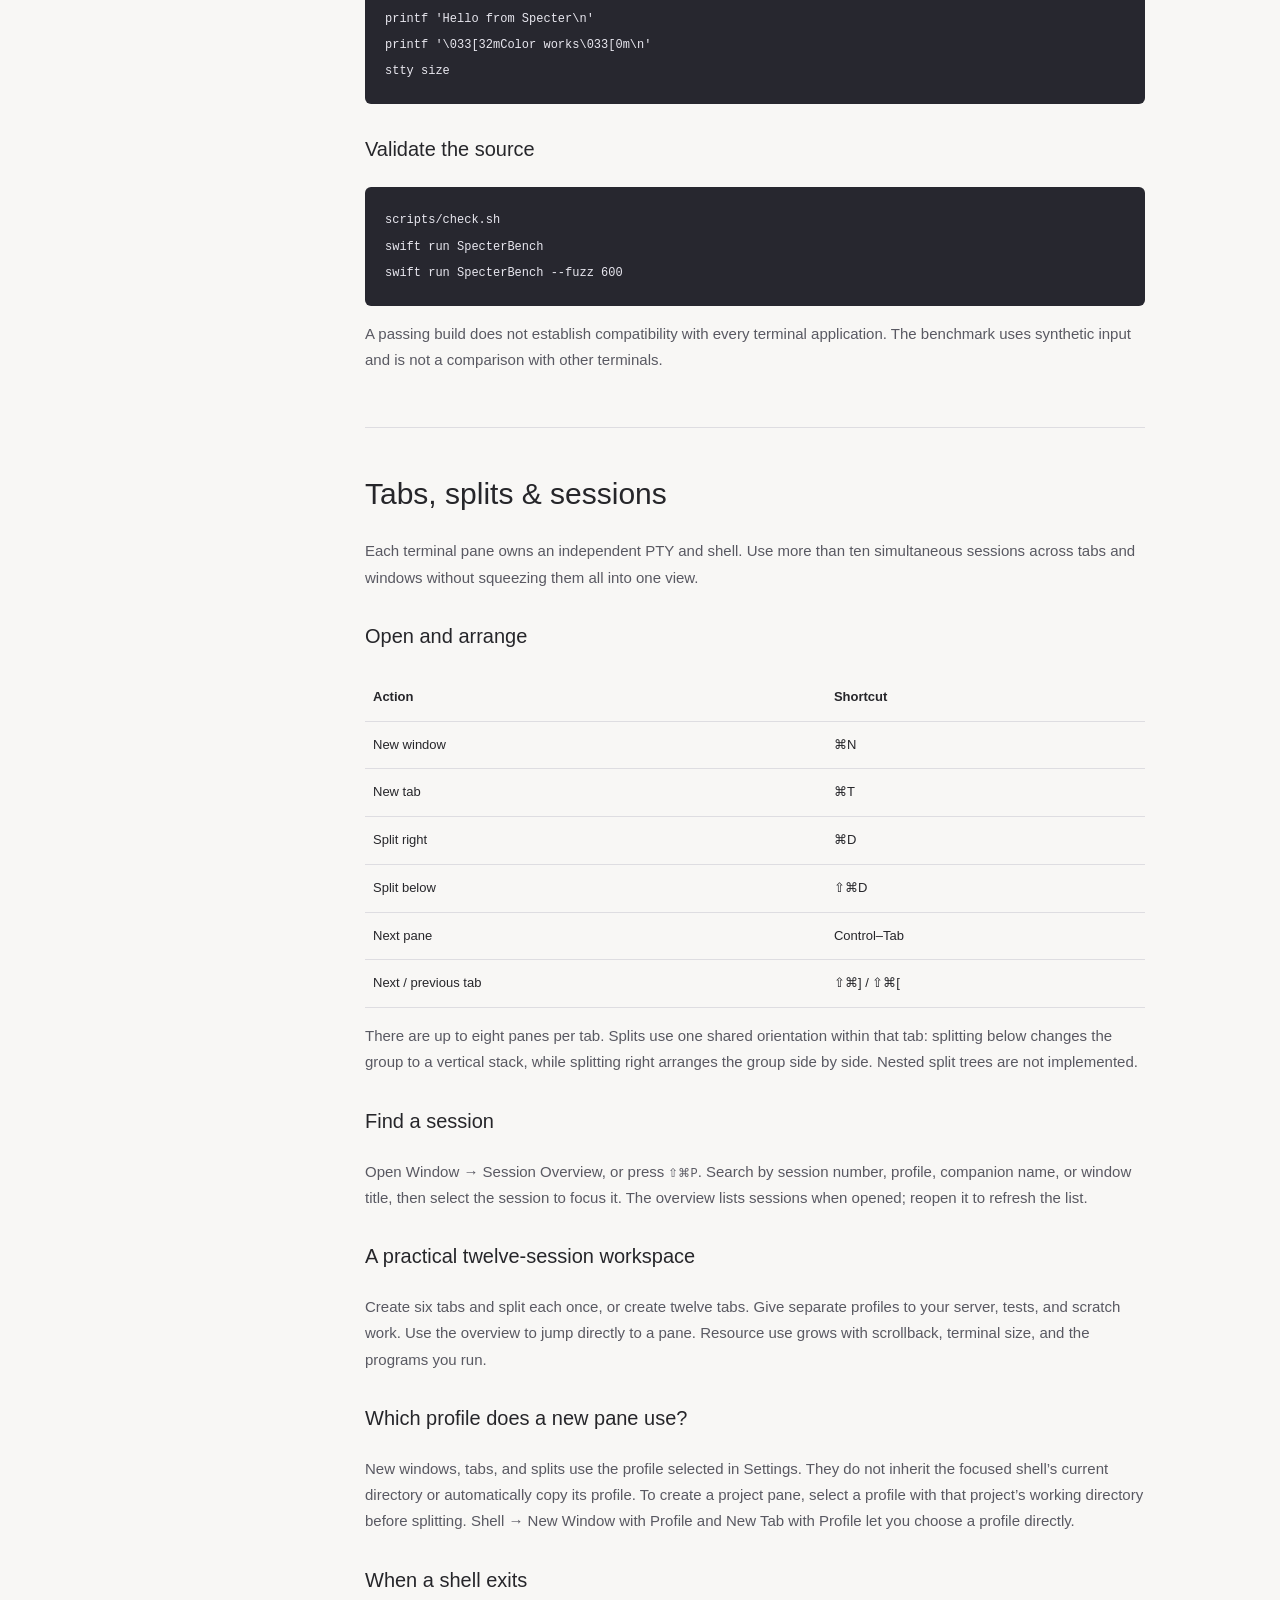
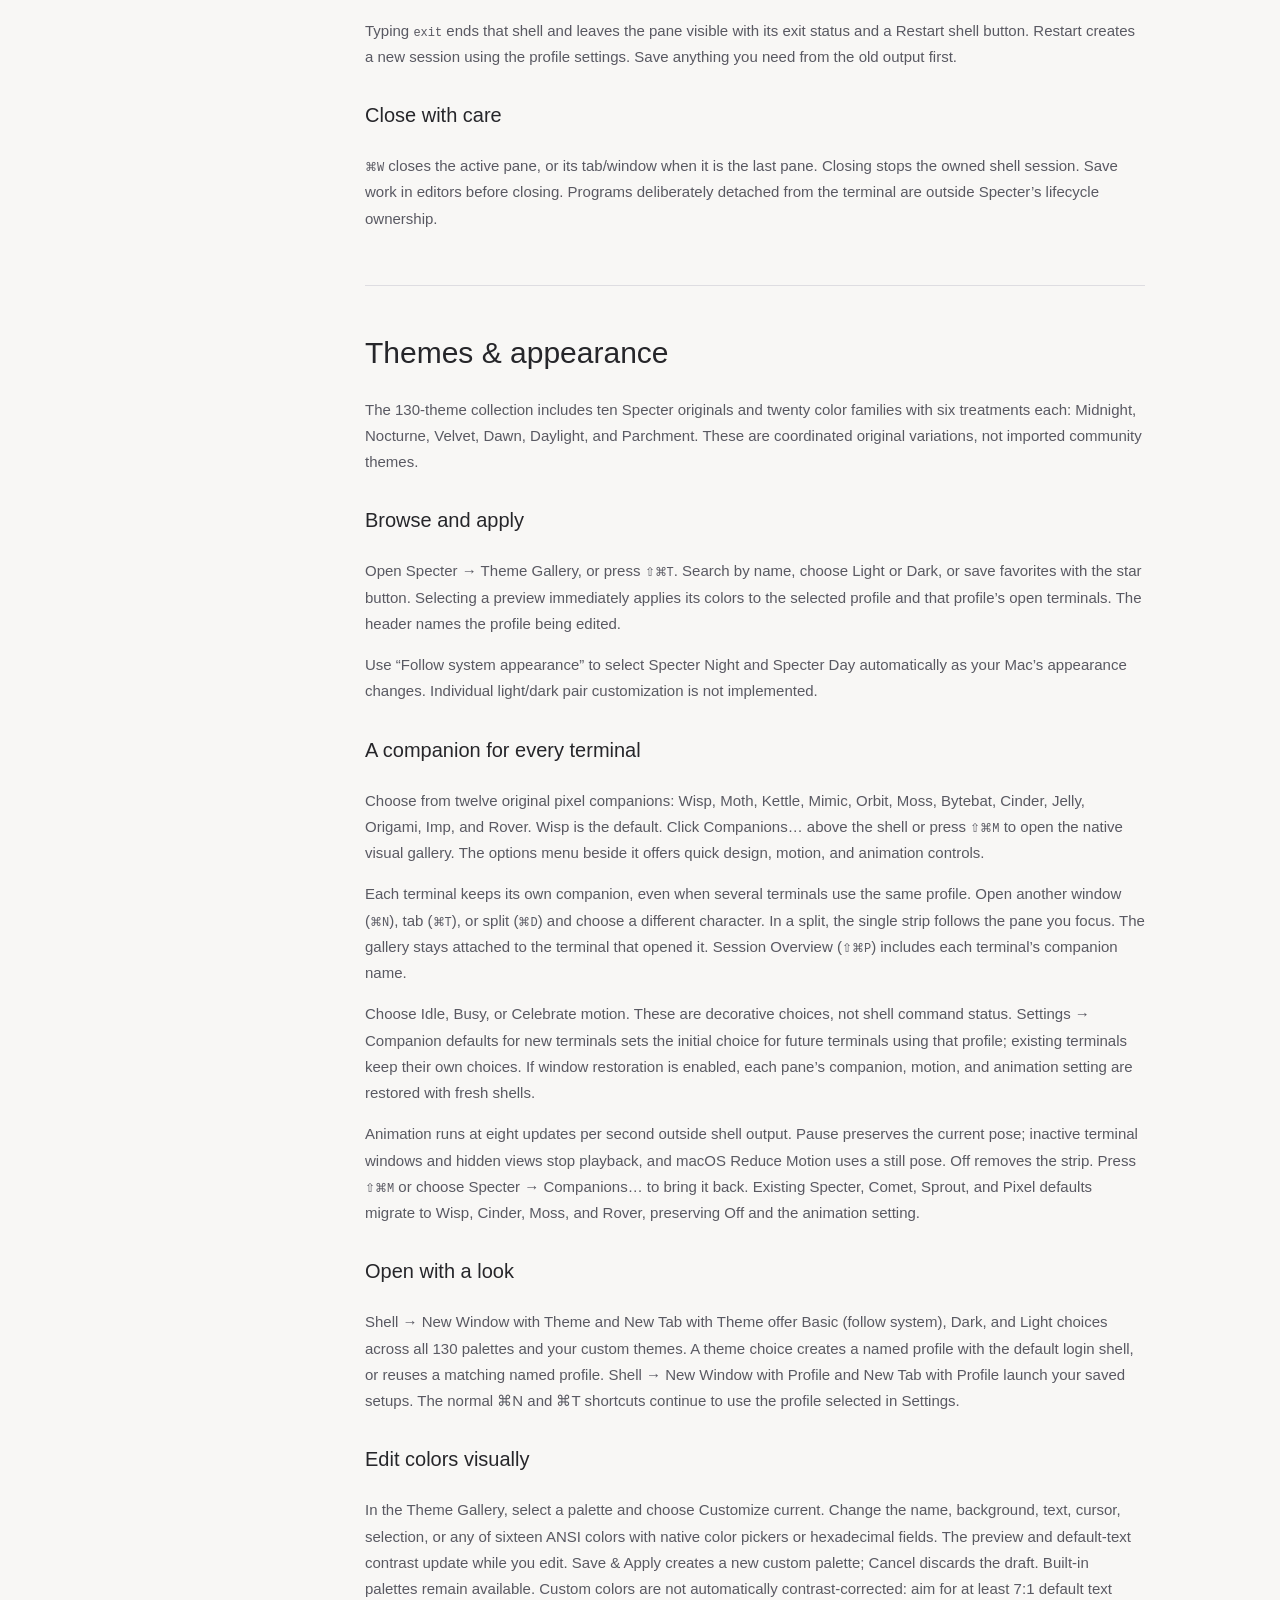
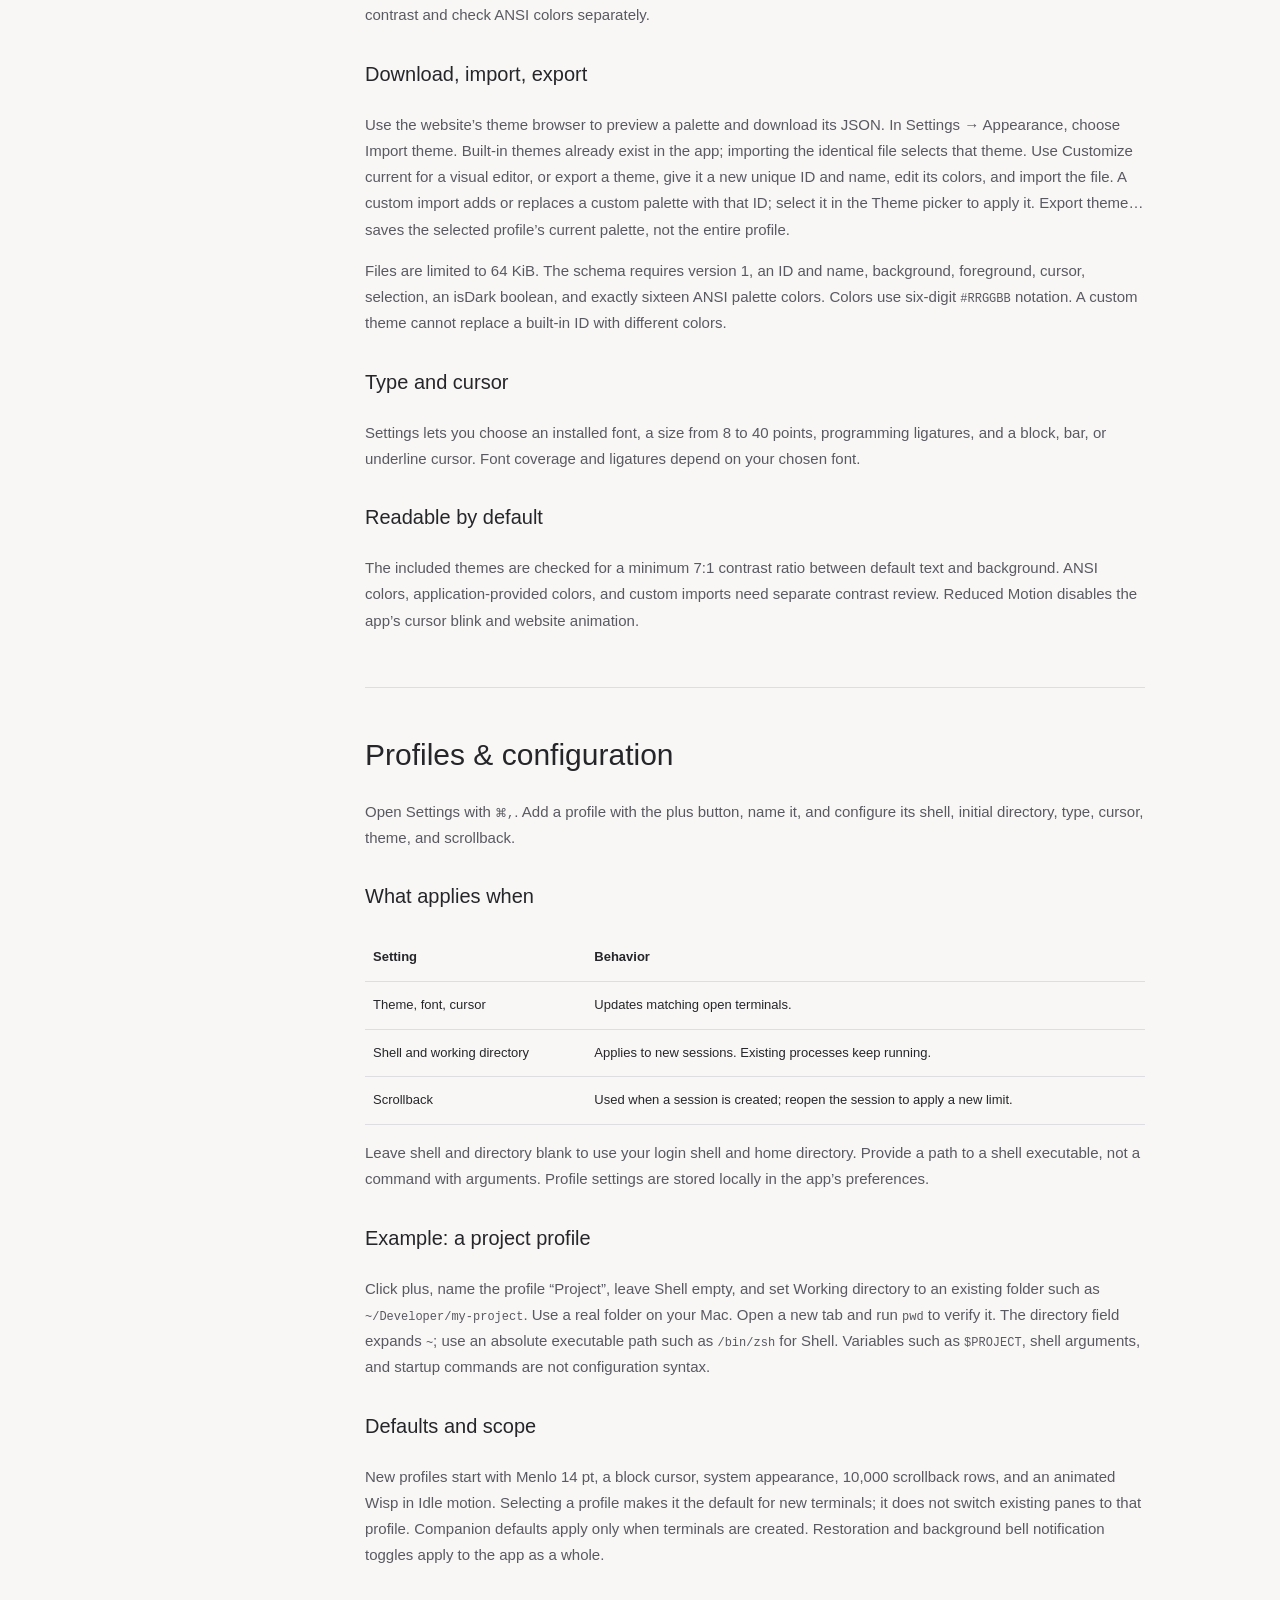
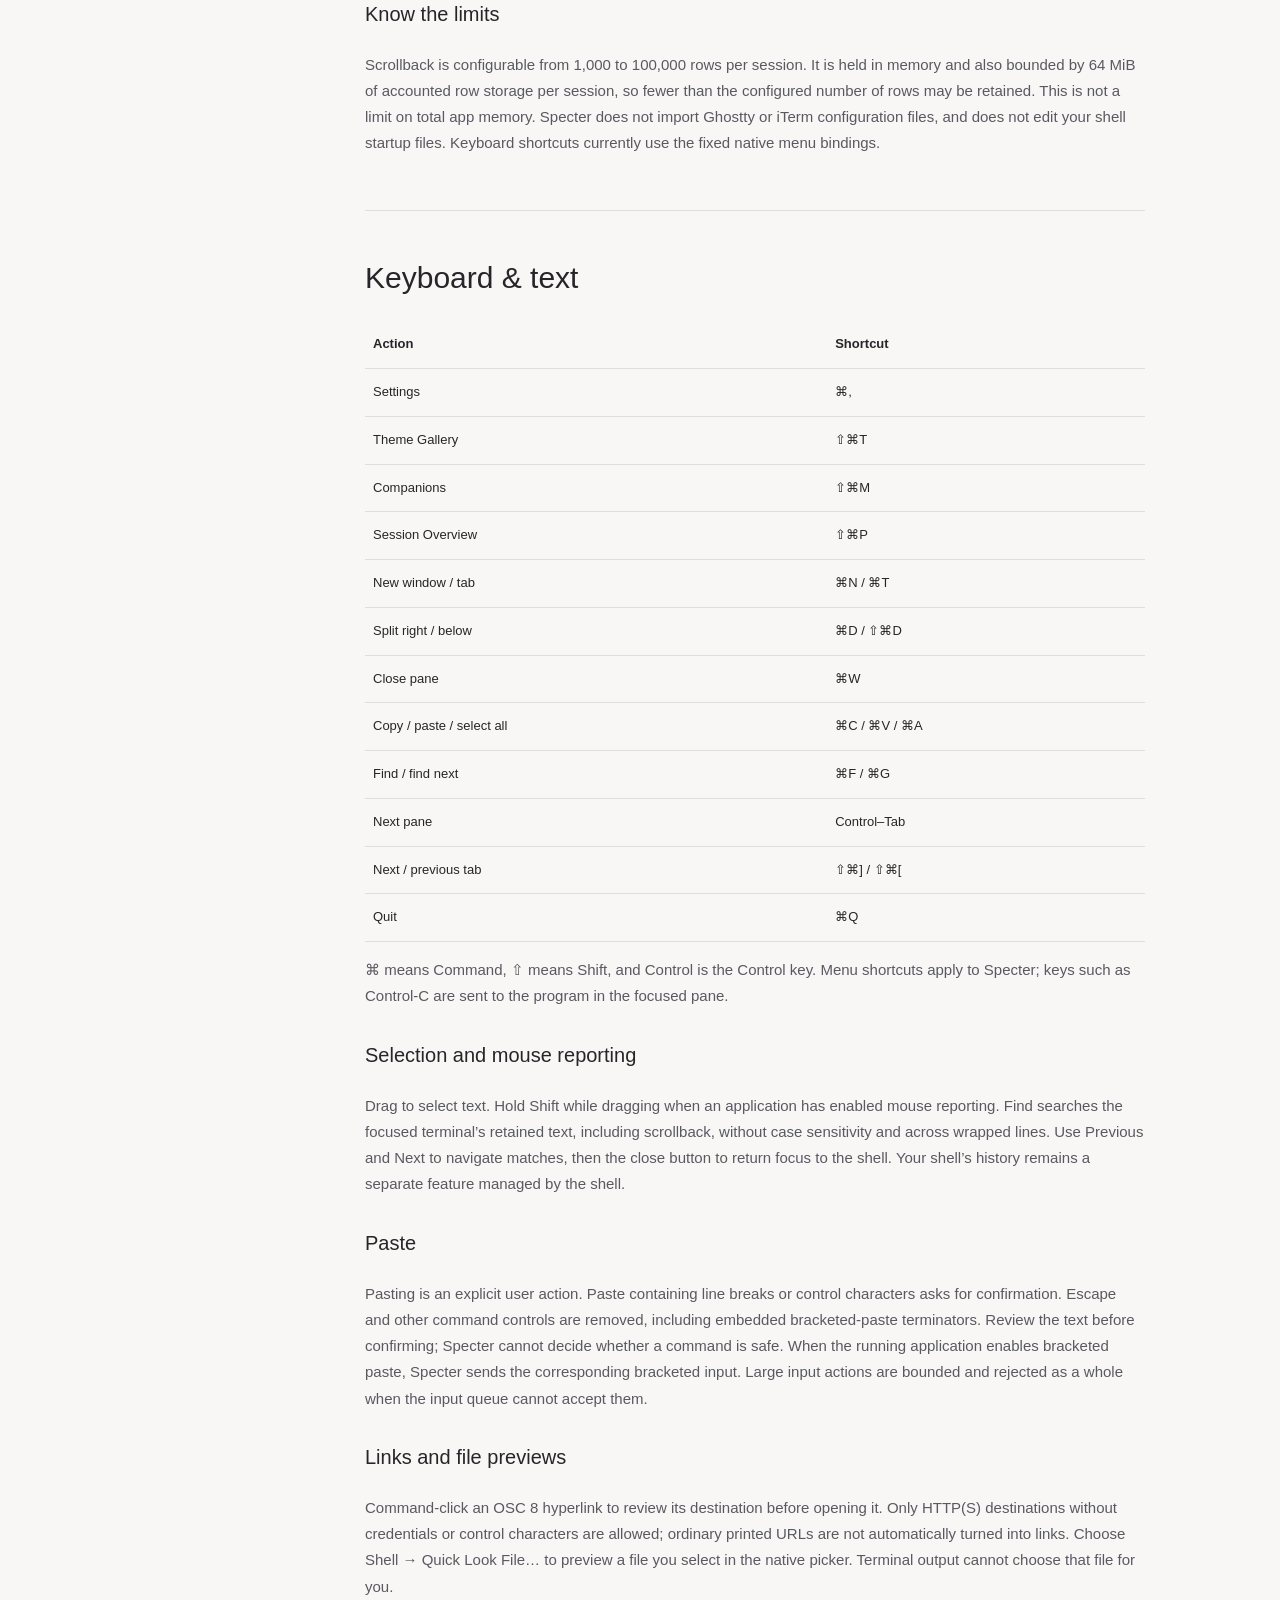
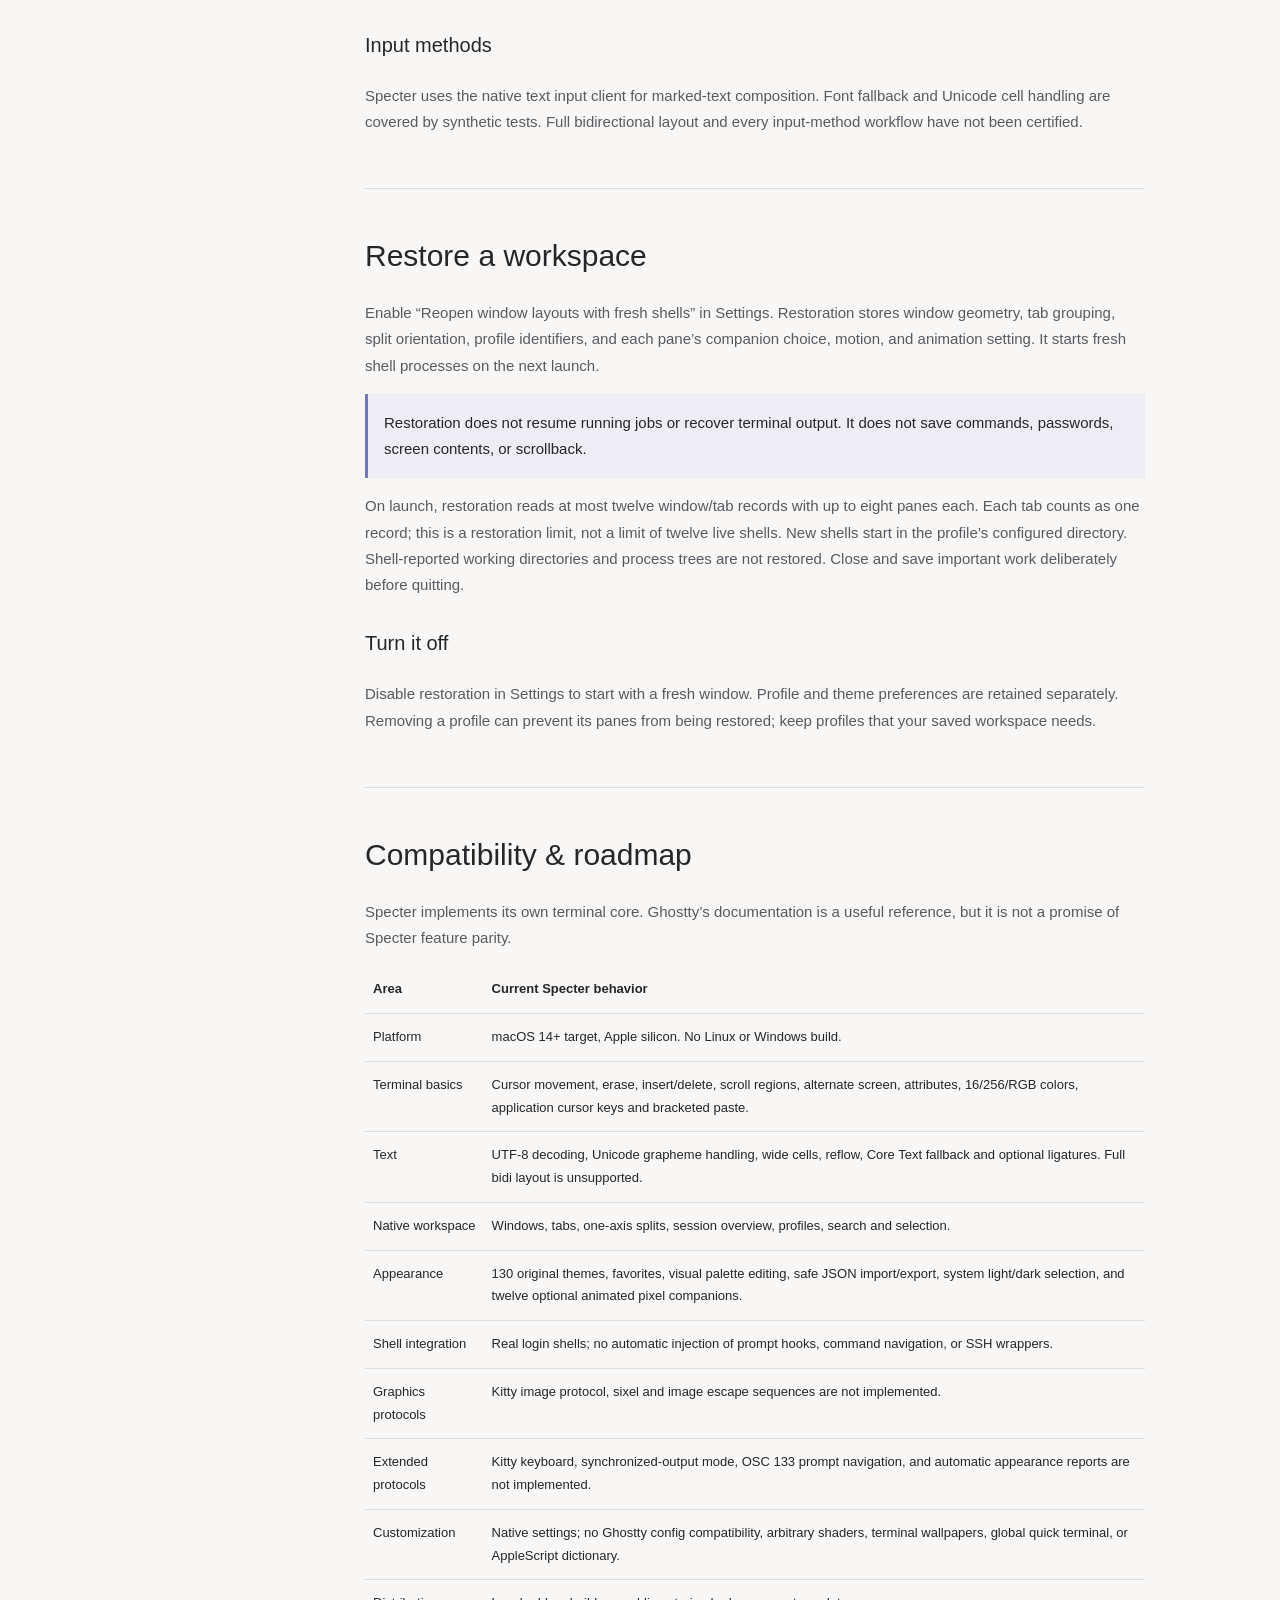
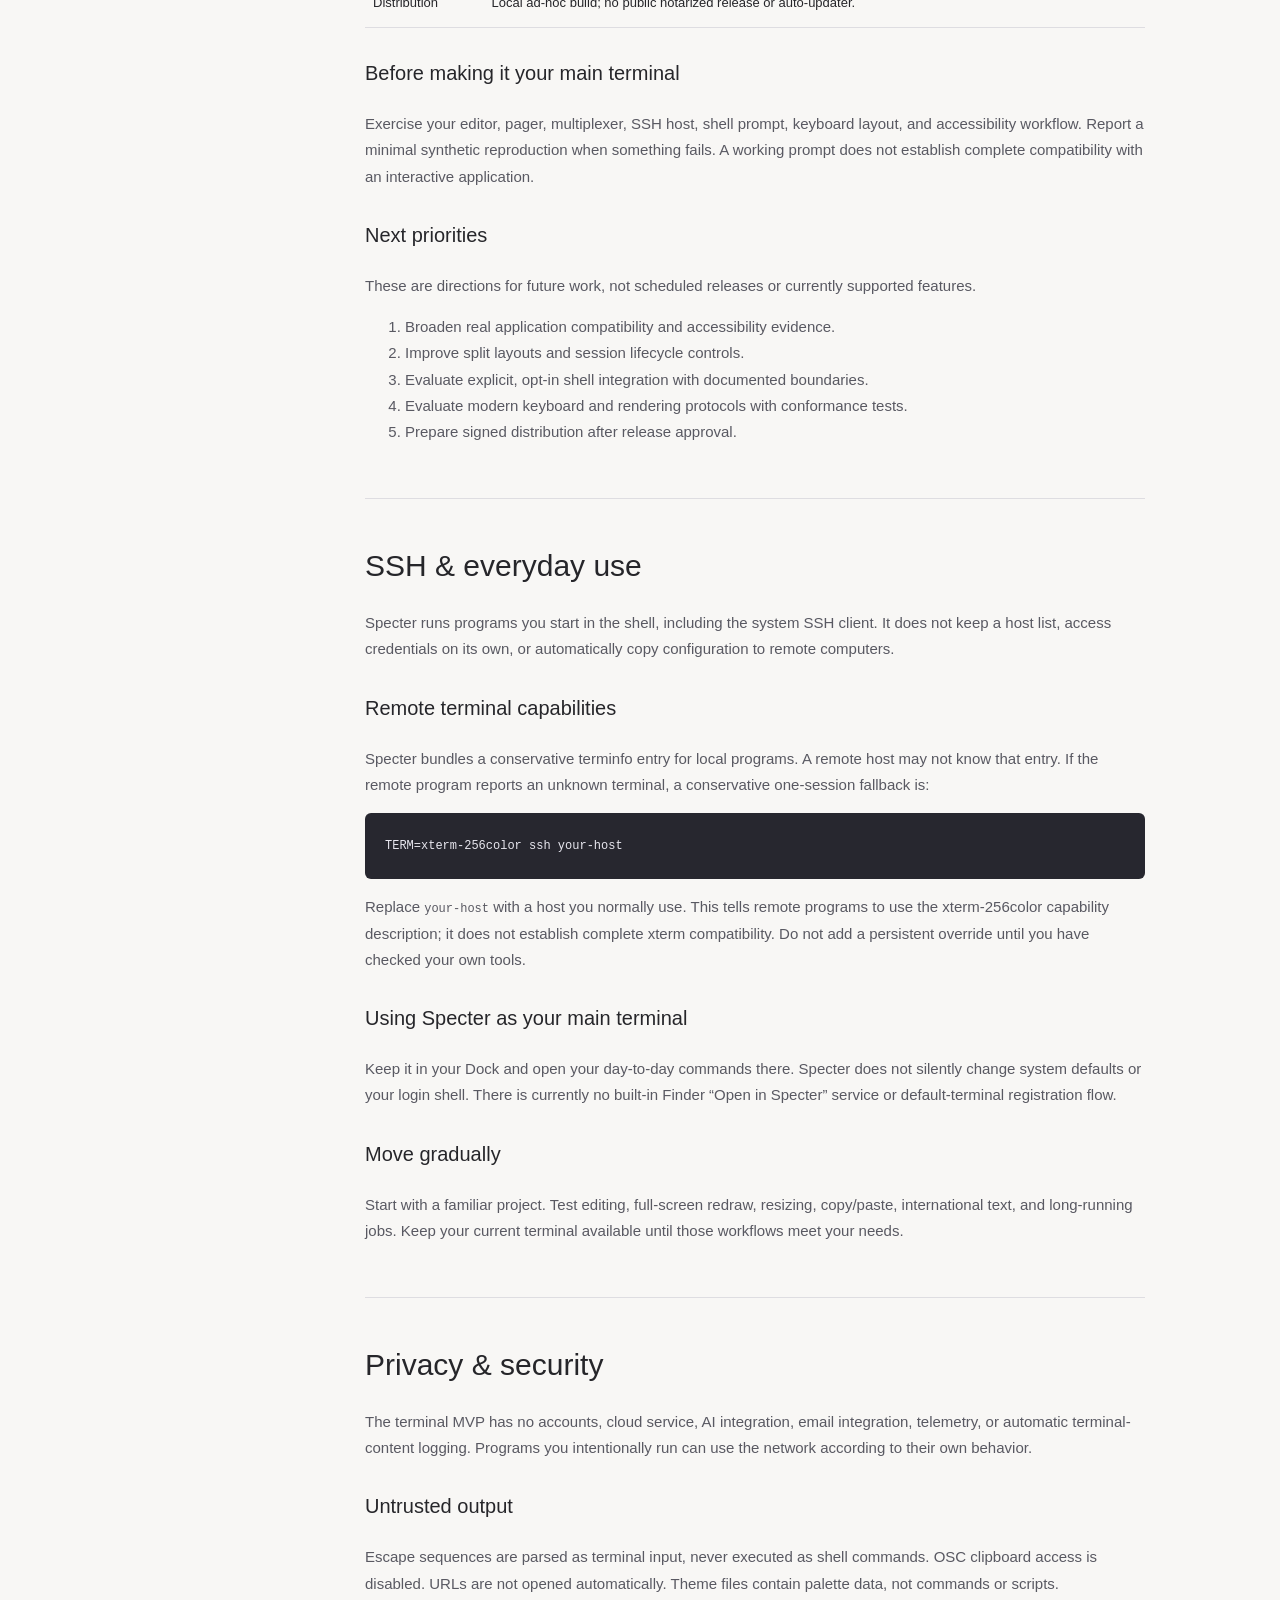
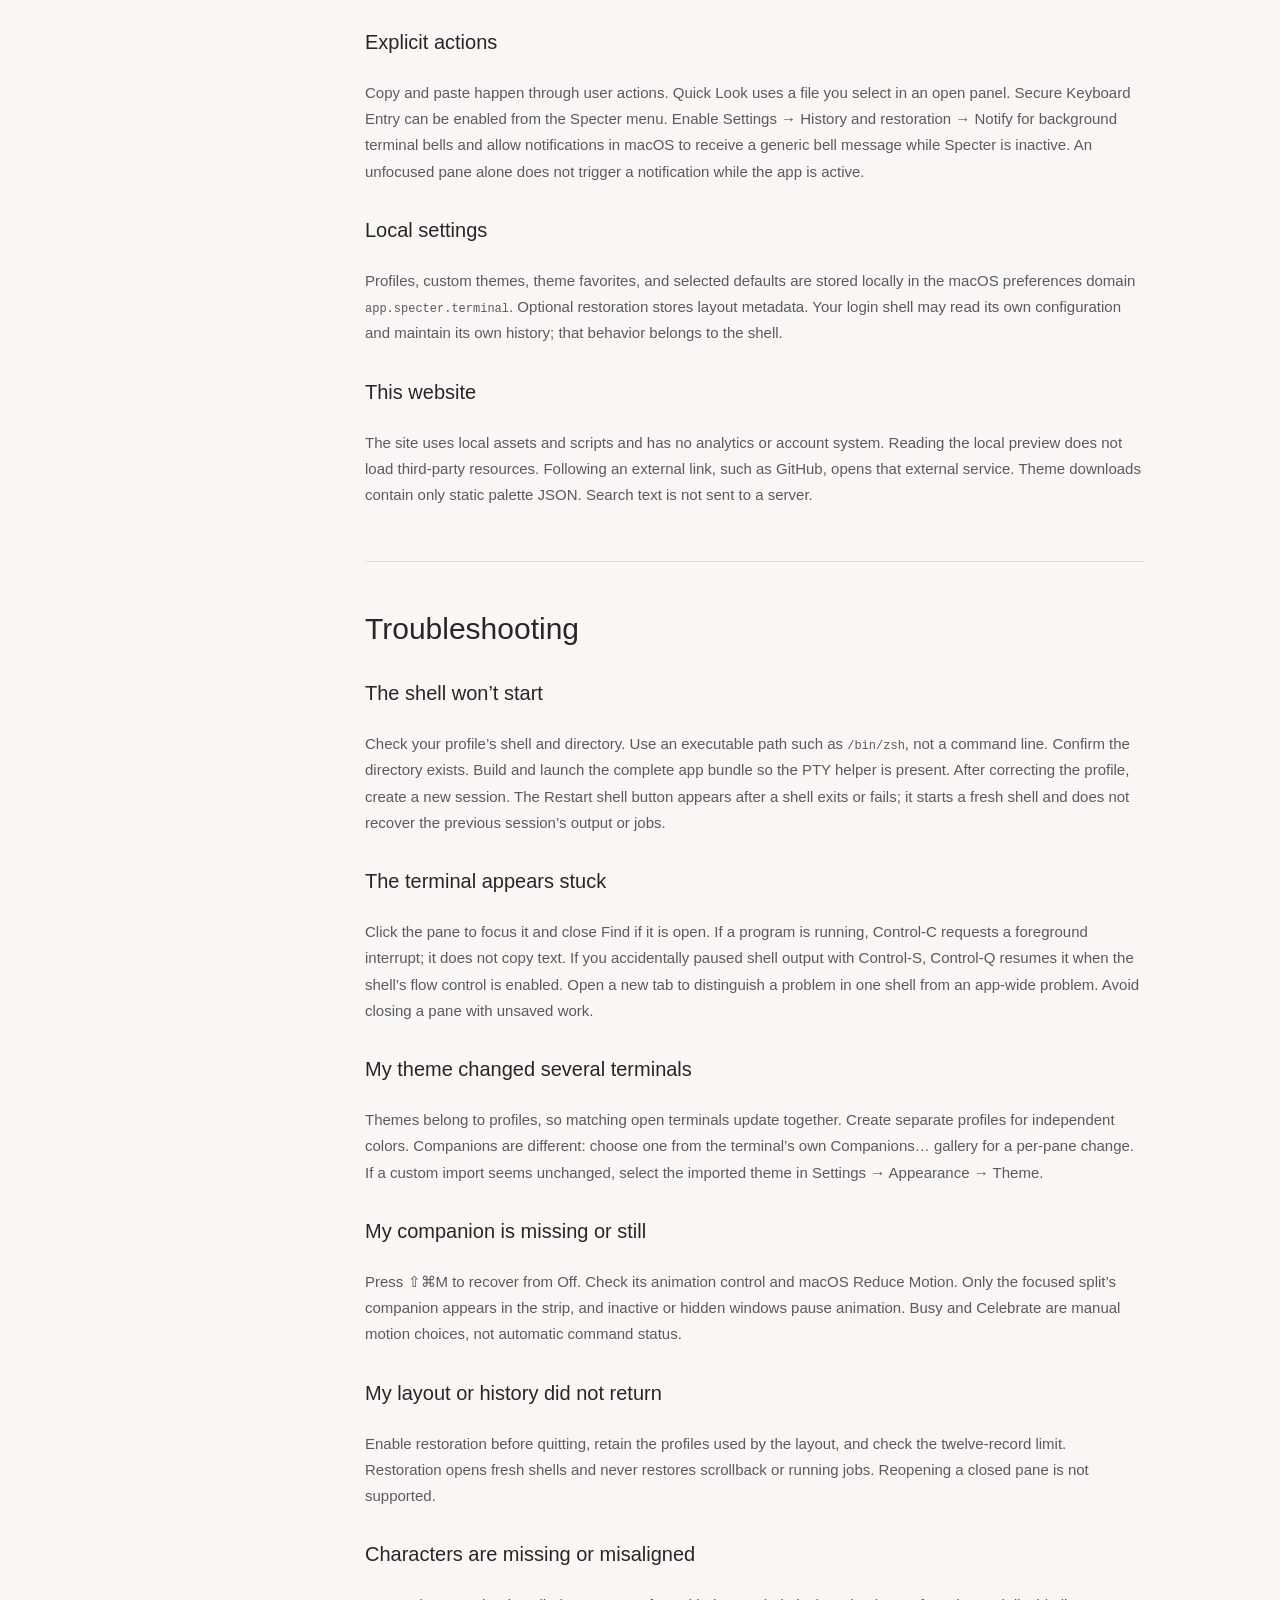
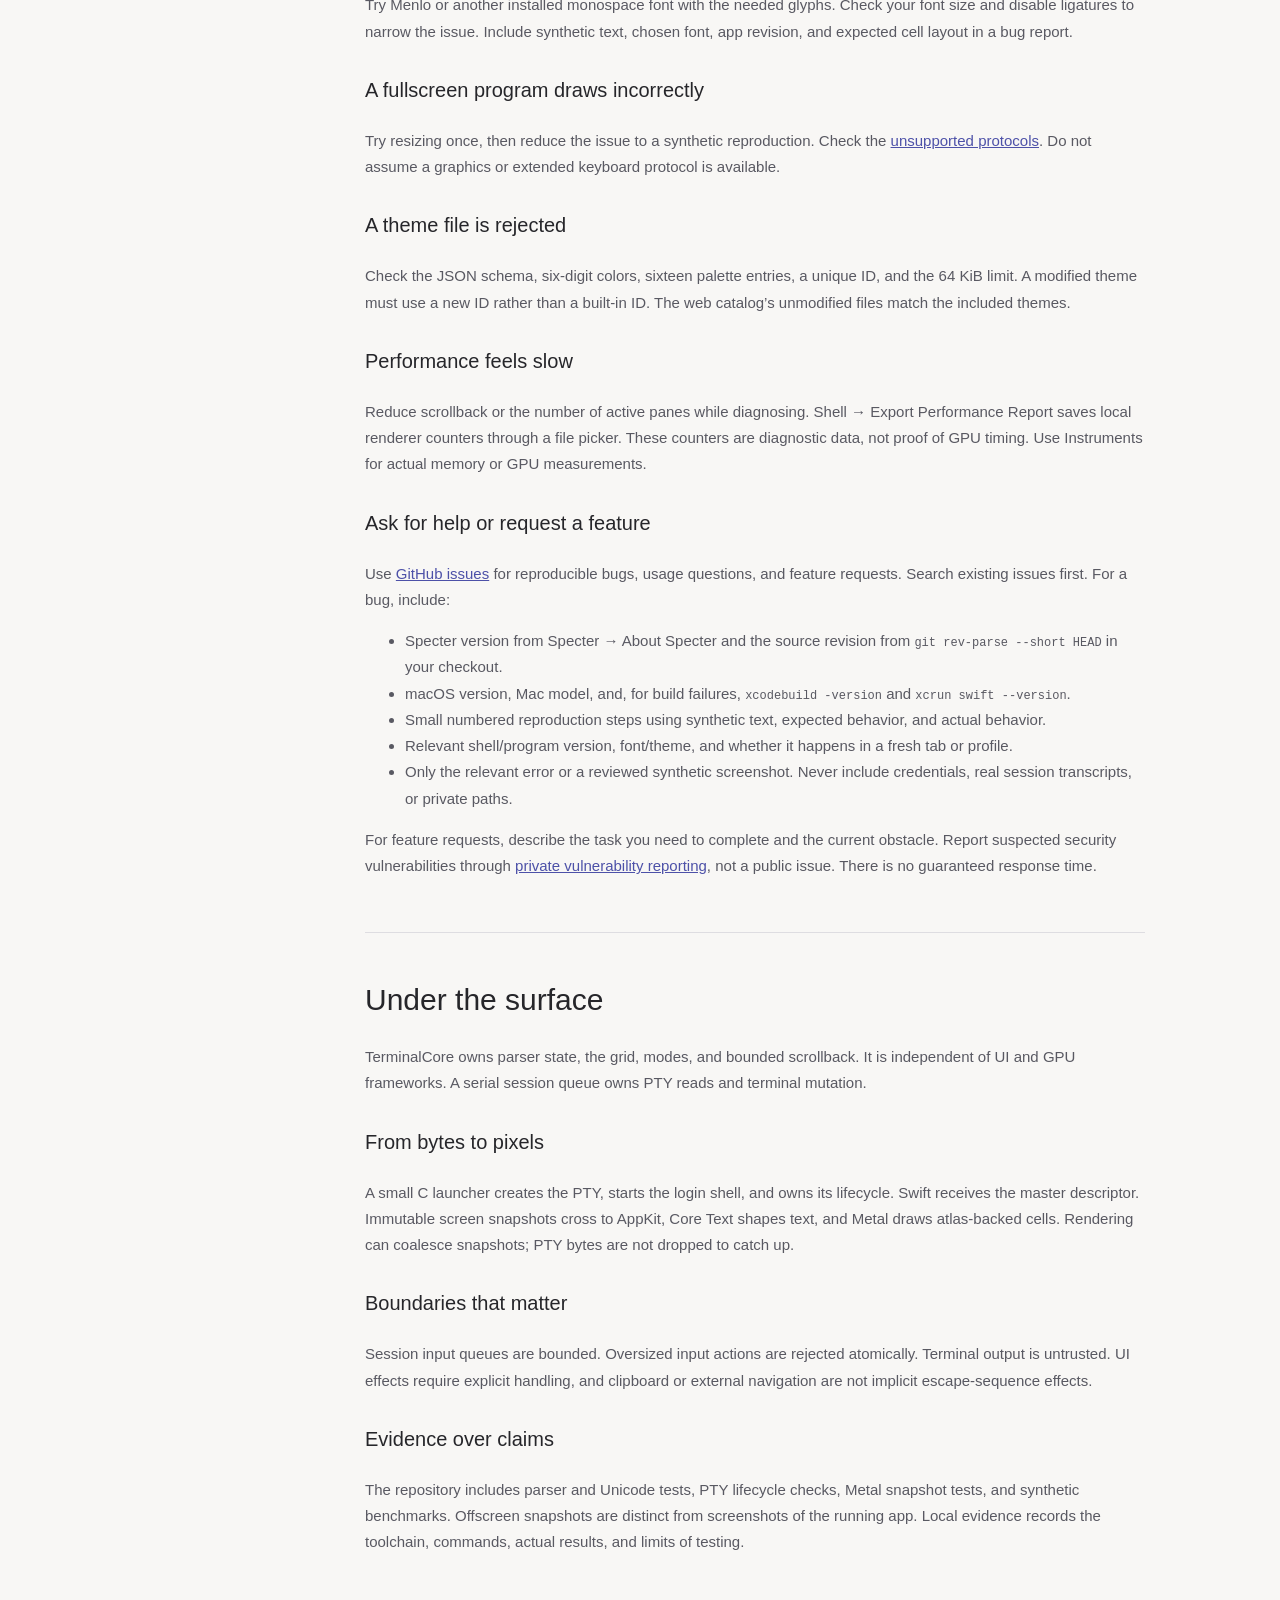
==== commit cd4a9aed: "docs: improve user guidance and validate handbook consistency" ====
--- a/Resources/Handbook.html
+++ b/Resources/Handbook.html
@@ -1,21 +1,19 @@
-<!doctype html><html lang="en"><head><meta charset="utf-8"><meta name="viewport" content="width=device-width, initial-scale=1"><title>Specter — Offline handbook</title><style>:root{font:15px/1.75 -apple-system,BlinkMacSystemFont,sans-serif;color:#26262a;background:#f8f7f5}body{margin:0}a{color:#4d51a8}a:focus-visible{outline:3px solid #6468ba;outline-offset:4px}.layout{display:grid;grid-template-columns:220px minmax(0,780px);gap:55px;max-width:1100px;margin:45px auto;padding:0 28px}nav{position:sticky;top:28px;align-self:start;display:flex;flex-direction:column;gap:10px}nav strong{font-size:24px;margin-bottom:15px}nav a{text-decoration:none;font-size:13px}h1{font-size:42px;font-weight:400;letter-spacing:-2px}h2{font-size:30px;font-weight:400;line-height:1.3}h3{font-size:20px;font-weight:500;margin-top:28px}p,li{color:#595962}article{padding:22px 0 38px;border-bottom:1px solid #dedde1}pre{padding:20px;background:#27272f;color:#e8e7ef;border-radius:6px;white-space:pre-wrap}code,kbd{font:12px/1.7 ui-monospace,Menlo,monospace}table{border-collapse:collapse;width:100%;font-size:13px}td,th{text-align:left;padding:12px 8px;border-bottom:1px solid #dedde1;vertical-align:top}.doc-note{padding:16px;border-left:3px solid #7477b9;background:#eeedf6}section{scroll-margin-top:20px}@media(max-width:720px){.layout{grid-template-columns:1fr;gap:25px;margin:24px auto;padding:0 20px}nav{position:static;display:grid;grid-template-columns:1fr 1fr}nav strong{grid-column:1/-1}h1{font-size:34px}}</style></head><body><div class="layout"><nav aria-label="Handbook chapters"><strong>specter / handbook</strong><a href="#overview">Welcome to Specter</a><a href="#install">Build & install</a><a href="#sessions">Tabs, splits & sessions</a><a href="#themes">Themes & appearance</a><a href="#profiles">Profiles & configuration</a><a href="#shortcuts">Keyboard & text</a><a href="#restoration">Restore a workspace</a><a href="#compatibility">Compatibility & roadmap</a><a href="#ssh">SSH & everyday use</a><a href="#privacy">Privacy & security</a><a href="#troubleshooting">Troubleshooting</a><a href="#architecture">Under the surface</a><a href="#credits">Design & credits</a></nav><main><h1>A little guidance.</h1><p>This handbook is included with Specter and works offline. No scripts, accounts, or network connection are needed to read it.</p><article id="overview"><h2>Welcome to Specter</h2>
+<!doctype html><html lang="en"><head><meta charset="utf-8"><meta name="viewport" content="width=device-width, initial-scale=1"><title>Specter — Offline handbook</title><style>:root{font:15px/1.75 -apple-system,BlinkMacSystemFont,sans-serif;color:#26262a;background:#f8f7f5}body{margin:0}.skip-link{position:absolute;left:20px;top:-60px}.skip-link:focus{top:12px}a{color:#4d51a8}a:focus-visible{outline:3px solid #6468ba;outline-offset:4px}.layout{display:grid;grid-template-columns:220px minmax(0,780px);gap:55px;max-width:1100px;margin:45px auto;padding:0 28px}nav{position:sticky;top:28px;align-self:start;display:flex;flex-direction:column;gap:10px}nav strong{font-size:24px;margin-bottom:15px}nav a{text-decoration:none;font-size:13px}h1{font-size:42px;font-weight:400;letter-spacing:-2px}h2{font-size:30px;font-weight:400;line-height:1.3}h3{font-size:20px;font-weight:500;margin-top:28px}p,li{color:#595962}article{padding:22px 0 38px;border-bottom:1px solid #dedde1}pre{padding:20px;background:#27272f;color:#e8e7ef;border-radius:6px;white-space:pre-wrap}code,kbd{font:12px/1.7 ui-monospace,Menlo,monospace}table{border-collapse:collapse;width:100%;font-size:13px}td,th{text-align:left;padding:12px 8px;border-bottom:1px solid #dedde1;vertical-align:top}.doc-note{padding:16px;border-left:3px solid #7477b9;background:#eeedf6}section{scroll-margin-top:20px}@media(max-width:720px){.layout{grid-template-columns:1fr;gap:25px;margin:24px auto;padding:0 20px}nav{position:static;display:grid;grid-template-columns:1fr 1fr}nav strong{grid-column:1/-1}h1{font-size:34px}}</style></head><body><a class="skip-link" href="#main">Skip to handbook</a><div class="layout"><nav aria-label="Handbook chapters"><strong>specter / handbook</strong><a href="#overview">Welcome to Specter</a><a href="#install">Build & install</a><a href="#sessions">Tabs, splits & sessions</a><a href="#themes">Themes & appearance</a><a href="#profiles">Profiles & configuration</a><a href="#shortcuts">Keyboard & text</a><a href="#restoration">Restore a workspace</a><a href="#compatibility">Compatibility & roadmap</a><a href="#ssh">SSH & everyday use</a><a href="#privacy">Privacy & security</a><a href="#troubleshooting">Troubleshooting</a><a href="#architecture">Under the surface</a><a href="#credits">Design & credits</a></nav><main id="main"><h1>Specter handbook</h1><p>This handbook is included with Specter and works offline. No scripts, accounts, or network connection are needed to read it.</p><article id="overview"><h2>Welcome to Specter</h2>
 
     <p>Specter is a native macOS terminal for Apple silicon. It runs your shell through a real POSIX pseudoterminal, renders with Metal, and gives you 130 original themes, native tabs, split panes, and profiles.</p>
     <div class="doc-note">Specter is a developer preview. Its terminal implementation is still growing. Read the compatibility guide and try your everyday tools before making it your primary terminal.</div>
     <h3>Start with a working shell</h3><p>Follow the <a href="#install">build guide</a>, launch Specter, and type a command. By default it starts your login shell in your home directory. Your shell handles its own startup files.</p>
     <h3>Make the space yours</h3><ul><li>Press <kbd>⇧⌘T</kbd> to open the Theme Gallery.</li><li>Press <kbd>⌘T</kbd> for a tab, or <kbd>⌘D</kbd> for a split.</li><li>Press <kbd>⇧⌘P</kbd> to find any open session.</li><li>Open Settings with <kbd>⌘,</kbd> to configure profiles, type, and appearance.</li></ul>
     <h3>Read offline, too</h3><p>Choose Help → Specter Handbook in the app to open the included handbook in your browser. It is self-contained and needs no network connection to read.</p>
-    <h3>Read what matters next</h3><p><a href="#sessions">Organize sessions</a> · <a href="#themes">Choose a theme</a> · <a href="#compatibility">Check compatibility</a></p></article>
+    <h3>Find an answer</h3><table><tr><th>I want to…</th><th>Read</th></tr><tr><td>Install or update Specter</td><td><a href="#install">Build and install</a></td></tr><tr><td>Change colors or turn off a companion</td><td><a href="#themes">Themes and appearance</a></td></tr><tr><td>Choose a shell or project directory</td><td><a href="#profiles">Profiles and configuration</a></td></tr><tr><td>Keep my layout between launches</td><td><a href="#restoration">Restoration boundaries</a></td></tr><tr><td>Fix a problem or report a bug</td><td><a href="#troubleshooting">Troubleshooting and support</a></td></tr></table><p>The website’s search filters chapter titles and text locally. Select a matching chapter to read it. In the offline handbook, use your browser’s Find command.</p><h3>Read what matters next</h3><p><a href="#sessions">Organize sessions</a> · <a href="#themes">Choose a theme</a> · <a href="#compatibility">Check compatibility</a></p></article>
 <article id="install"><h2>Build & install</h2>
-    <p>Build Specter locally on an Apple silicon Mac running macOS 14 or later, with Xcode and a Swift 6 toolchain. This preview does not offer a signed, notarized public download or an automatic updater.</p>
-    <p><a href="https://github.com/shellcat-com/Specter/blob/main/docs/install.md">Download and installation guide on GitHub →</a> — Xcode setup, source downloads, and troubleshooting.</p>
-    <h3>Install from your terminal</h3><p>After setting up Xcode and Metal tools, run this in your current terminal:</p><pre><code>mkdir -p "$HOME/Developer" &amp;&amp; git clone https://github.com/shellcat-com/Specter.git "$HOME/Developer/Specter" &amp;&amp; "$HOME/Developer/Specter/scripts/install.sh"</code></pre>
-    <p>This downloads source into <code>~/Developer/Specter</code>, builds locally, verifies the app signature, and installs in <code>~/Applications</code>. No administrator password is needed. If the source folder exists, run <code>./scripts/install.sh</code> from that checkout instead.</p><pre><code>open "$HOME/Applications/Specter.app"</code></pre>
-    <h3>Update your copy</h3><p>Save your work and quit Specter. From another terminal, update an unmodified checkout and reinstall:</p><pre><code>cd ~/Developer/Specter
-git pull --ff-only &amp;&amp; ./scripts/install.sh --replace</code></pre><p>The previous app is kept alongside the new one as a dated backup. To roll back, quit Specter, move the new app aside, and rename the backup to Specter.app. The installer never changes your shell configuration. Use <code>--destination /Applications</code> for a shared installation if that folder is writable by your user; use the same destination when updating.</p>
-    <h3>Build without installing</h3><pre><code>scripts/build-app.sh
-open .build/Specter.app</code></pre><p>The bundle includes the PTY helper, Metal resources, themes, terminfo, and offline handbook. Signing is local and ad hoc.</p>
-    <h3>Building in a synced folder</h3><p>If signing reports a resource fork or Finder metadata error in an iCloud-synced checkout, package outside that folder:</p><pre><code>SPECTER_APP_OUTPUT=/private/tmp/Specter.app scripts/build-app.sh
+    <p>Build Specter locally on an Apple silicon Mac running macOS 14 or later, with full Xcode, its macOS SDK and Metal tools, and a Swift 6 toolchain. macOS 14 is the deployment target; runtime evidence currently covers an M3 Mac on macOS 26.3.1 with Xcode 26.3 / Swift 6.2.4. This preview does not offer a signed, notarized public download or an automatic updater.</p>
+    <p><a href="https://github.com/shellcat-com/Specter/blob/main/docs/install.md">Download and installation guide on GitHub →</a> — start here for source downloads, Xcode setup, installing, updating, and troubleshooting.</p><h3>Build from your checkout</h3><p>From the folder containing <code>Package.swift</code>, run:</p><pre><code>scripts/build-app.sh
+open .build/Specter.app</code></pre><p>The script compiles a release build, embeds the PTY helper, Metal resources, themes, and terminfo, and signs the bundle ad hoc for local use.</p>
+    <h3>Check the tools</h3><pre><code>xcodebuild -version
+xcrun swift --version
+xcrun --find metal</code></pre><p>If a tool is missing, open Xcode, complete its component setup, and select it in Xcode → Settings → Locations → Command Line Tools. Command Line Tools alone may not include everything needed. The app build needs no Node.js or Python; contributor checks below also use Node.js and Python 3 (validated with Node.js 25.8.1 and Python 3.14.6).</p><h3>Keep it close</h3><p>After trying the app, you can copy the complete <code>.build/Specter.app</code> bundle to your Applications folder and keep it in the Dock. Copy the whole bundle; the helper and resources are required. Rebuilding updates the build folder, so copy the rebuilt bundle again when you want to update an installed copy.</p>
+    <h3>Update or uninstall</h3><p>Save work and quit Specter. From an unmodified Git checkout, run <code>git pull --ff-only</code>, then rebuild and replace the installed app. Preserve local edits if Git refuses the update. For a ZIP checkout, build a freshly downloaded source copy. To uninstall, quit and move Specter.app to the Trash. Preferences remain separate; shell configuration and project files are unaffected.</p><h3>Building in a synced folder</h3><p>If signing reports a resource fork or Finder metadata error in an iCloud-synced checkout, package outside that folder:</p><pre><code>SPECTER_APP_OUTPUT=/private/tmp/Specter.app scripts/build-app.sh
 open /private/tmp/Specter.app</code></pre><p>This changes only the output location. Signing remains local and ad hoc.</p>
     <h3>First launch</h3><p>A fresh terminal opens using your login shell. Check basic input with:</p><pre><code>printf 'Hello from Specter\n'
 printf '\033[32mColor works\033[0m\n'
@@ -27,9 +25,9 @@
     <p>Each terminal pane owns an independent PTY and shell. Use more than ten simultaneous sessions across tabs and windows without squeezing them all into one view.</p>
     <h3>Open and arrange</h3><table><tr><th>Action</th><th>Shortcut</th></tr><tr><td>New window</td><td>⌘N</td></tr><tr><td>New tab</td><td>⌘T</td></tr><tr><td>Split right</td><td>⌘D</td></tr><tr><td>Split below</td><td>⇧⌘D</td></tr><tr><td>Next pane</td><td>Control–Tab</td></tr><tr><td>Next / previous tab</td><td>⇧⌘] / ⇧⌘[</td></tr></table>
     <p>There are up to eight panes per tab. Splits use one shared orientation within that tab: splitting below changes the group to a vertical stack, while splitting right arranges the group side by side. Nested split trees are not implemented.</p>
-    <h3>Find a session</h3><p>Open Window → Session Overview, or press <kbd>⇧⌘P</kbd>. Search by session number, profile, or window title, then select the session to focus it. The overview lists sessions when opened; reopen it to refresh the list.</p>
+    <h3>Find a session</h3><p>Open Window → Session Overview, or press <kbd>⇧⌘P</kbd>. Search by session number, profile, companion name, or window title, then select the session to focus it. The overview lists sessions when opened; reopen it to refresh the list.</p>
     <h3>A practical twelve-session workspace</h3><p>Create six tabs and split each once, or create twelve tabs. Give separate profiles to your server, tests, and scratch work. Use the overview to jump directly to a pane. Resource use grows with scrollback, terminal size, and the programs you run.</p>
-    <h3>Close with care</h3><p><kbd>⌘W</kbd> closes the active pane, or its tab/window when it is the last pane. Closing stops the owned shell session. Save work in editors before closing. Programs deliberately detached from the terminal are outside Specter’s lifecycle ownership.</p></article>
+    <h3>Which profile does a new pane use?</h3><p>New windows, tabs, and splits use the profile selected in Settings. They do not inherit the focused shell’s current directory or automatically copy its profile. To create a project pane, select a profile with that project’s working directory before splitting. Shell → New Window with Profile and New Tab with Profile let you choose a profile directly.</p><h3>When a shell exits</h3><p>Typing <code>exit</code> ends that shell and leaves the pane visible with its exit status and a Restart shell button. Restart creates a new session using the profile settings. Save anything you need from the old output first.</p><h3>Close with care</h3><p><kbd>⌘W</kbd> closes the active pane, or its tab/window when it is the last pane. Closing stops the owned shell session. Save work in editors before closing. Programs deliberately detached from the terminal are outside Specter’s lifecycle ownership.</p></article>
 <article id="themes"><h2>Themes & appearance</h2>
     <p>The 130-theme collection includes ten Specter originals and twenty color families with six treatments each: Midnight, Nocturne, Velvet, Dawn, Daylight, and Parchment. These are coordinated original variations, not imported community themes.</p>
     <h3>Browse and apply</h3><p>Open Specter → Theme Gallery, or press <kbd>⇧⌘T</kbd>. Search by name, choose Light or Dark, or save favorites with the star button. Selecting a preview immediately applies its colors to the selected profile and that profile’s open terminals. The header names the profile being edited.</p>
@@ -37,7 +35,7 @@
     <h3>A companion for every terminal</h3><p>Choose from twelve original pixel companions: Wisp, Moth, Kettle, Mimic, Orbit, Moss, Bytebat, Cinder, Jelly, Origami, Imp, and Rover. Wisp is the default. Click Companions… above the shell or press <kbd>⇧⌘M</kbd> to open the native visual gallery. The options menu beside it offers quick design, motion, and animation controls.</p><p>Each terminal keeps its own companion, even when several terminals use the same profile. Open another window (<kbd>⌘N</kbd>), tab (<kbd>⌘T</kbd>), or split (<kbd>⌘D</kbd>) and choose a different character. In a split, the single strip follows the pane you focus. The gallery stays attached to the terminal that opened it. Session Overview (<kbd>⇧⌘P</kbd>) includes each terminal’s companion name.</p><p>Choose Idle, Busy, or Celebrate motion. These are decorative choices, not shell command status. Settings → Companion defaults for new terminals sets the initial choice for future terminals using that profile; existing terminals keep their own choices. If window restoration is enabled, each pane’s companion, motion, and animation setting are restored with fresh shells.</p><p>Animation runs at eight updates per second outside shell output. Pause preserves the current pose; inactive terminal windows and hidden views stop playback, and macOS Reduce Motion uses a still pose. Off removes the strip. Press <kbd>⇧⌘M</kbd> or choose Specter → Companions… to bring it back. Existing Specter, Comet, Sprout, and Pixel defaults migrate to Wisp, Cinder, Moss, and Rover, preserving Off and the animation setting.</p>
     <h3>Open with a look</h3><p>Shell → New Window with Theme and New Tab with Theme offer Basic (follow system), Dark, and Light choices across all 130 palettes and your custom themes. A theme choice creates a named profile with the default login shell, or reuses a matching named profile. Shell → New Window with Profile and New Tab with Profile launch your saved setups. The normal ⌘N and ⌘T shortcuts continue to use the profile selected in Settings.</p>
     <h3>Edit colors visually</h3><p>In the Theme Gallery, select a palette and choose Customize current. Change the name, background, text, cursor, selection, or any of sixteen ANSI colors with native color pickers or hexadecimal fields. The preview and default-text contrast update while you edit. Save &amp; Apply creates a new custom palette; Cancel discards the draft. Built-in palettes remain available. Custom colors are not automatically contrast-corrected: aim for at least 7:1 default text contrast and check ANSI colors separately.</p>
-    <h3>Download, import, export</h3><p>Use the website’s theme browser to preview a palette and download its JSON. In Settings → Appearance, choose Import theme. Built-in themes already exist in the app; importing the identical file selects that theme. Use Customize current for a visual editor, or export a theme, give it a new unique ID and name, edit its colors, and import the file.</p>
+    <h3>Download, import, export</h3><p>Use the website’s theme browser to preview a palette and download its JSON. In Settings → Appearance, choose Import theme. Built-in themes already exist in the app; importing the identical file selects that theme. Use Customize current for a visual editor, or export a theme, give it a new unique ID and name, edit its colors, and import the file. A custom import adds or replaces a custom palette with that ID; select it in the Theme picker to apply it. Export theme… saves the selected profile’s current palette, not the entire profile.</p>
     <p>Files are limited to 64 KiB. The schema requires version 1, an ID and name, background, foreground, cursor, selection, an isDark boolean, and exactly sixteen ANSI palette colors. Colors use six-digit <code>#RRGGBB</code> notation. A custom theme cannot replace a built-in ID with different colors.</p>
     <h3>Type and cursor</h3><p>Settings lets you choose an installed font, a size from 8 to 40 points, programming ligatures, and a block, bar, or underline cursor. Font coverage and ligatures depend on your chosen font.</p>
     <h3>Readable by default</h3><p>The included themes are checked for a minimum 7:1 contrast ratio between default text and background. ANSI colors, application-provided colors, and custom imports need separate contrast review. Reduced Motion disables the app’s cursor blink and website animation.</p></article>
@@ -45,22 +43,22 @@
     <p>Open Settings with <kbd>⌘,</kbd>. Add a profile with the plus button, name it, and configure its shell, initial directory, type, cursor, theme, and scrollback.</p>
     <h3>What applies when</h3><table><tr><th>Setting</th><th>Behavior</th></tr><tr><td>Theme, font, cursor</td><td>Updates matching open terminals.</td></tr><tr><td>Shell and working directory</td><td>Applies to new sessions. Existing processes keep running.</td></tr><tr><td>Scrollback</td><td>Used when a session is created; reopen the session to apply a new limit.</td></tr></table>
     <p>Leave shell and directory blank to use your login shell and home directory. Provide a path to a shell executable, not a command with arguments. Profile settings are stored locally in the app’s preferences.</p>
-    <h3>Know the limits</h3><p>Scrollback is configurable from 1,000 to 100,000 rows per session. It is held in memory. Specter does not import Ghostty or iTerm configuration files, and does not edit your shell startup files. Keyboard shortcuts currently use the fixed native menu bindings.</p></article>
+    <h3>Example: a project profile</h3><p>Click plus, name the profile “Project”, leave Shell empty, and set Working directory to an existing folder such as <code>~/Developer/my-project</code>. Use a real folder on your Mac. Open a new tab and run <code>pwd</code> to verify it. The directory field expands <code>~</code>; use an absolute executable path such as <code>/bin/zsh</code> for Shell. Variables such as <code>$PROJECT</code>, shell arguments, and startup commands are not configuration syntax.</p><h3>Defaults and scope</h3><p>New profiles start with Menlo 14 pt, a block cursor, system appearance, 10,000 scrollback rows, and an animated Wisp in Idle motion. Selecting a profile makes it the default for new terminals; it does not switch existing panes to that profile. Companion defaults apply only when terminals are created. Restoration and background bell notification toggles apply to the app as a whole.</p><h3>Know the limits</h3><p>Scrollback is configurable from 1,000 to 100,000 rows per session. It is held in memory and also bounded by 64 MiB of accounted row storage per session, so fewer than the configured number of rows may be retained. This is not a limit on total app memory. Specter does not import Ghostty or iTerm configuration files, and does not edit your shell startup files. Keyboard shortcuts currently use the fixed native menu bindings.</p></article>
 <article id="shortcuts"><h2>Keyboard & text</h2>
-    <table><tr><th>Action</th><th>Shortcut</th></tr><tr><td>Settings</td><td>⌘,</td></tr><tr><td>Theme Gallery</td><td>⇧⌘T</td></tr><tr><td>Session Overview</td><td>⇧⌘P</td></tr><tr><td>New window / tab</td><td>⌘N / ⌘T</td></tr><tr><td>Split right / below</td><td>⌘D / ⇧⌘D</td></tr><tr><td>Close pane</td><td>⌘W</td></tr><tr><td>Copy / paste / select all</td><td>⌘C / ⌘V / ⌘A</td></tr><tr><td>Find / find next</td><td>⌘F / ⌘G</td></tr><tr><td>Next pane</td><td>Control–Tab</td></tr><tr><td>Next / previous tab</td><td>⇧⌘] / ⇧⌘[</td></tr><tr><td>Quit</td><td>⌘Q</td></tr></table>
-    <h3>Selection and mouse reporting</h3><p>Drag to select text. Hold Shift while dragging when an application has enabled mouse reporting. Find searches retained scrollback; use Previous and Next to navigate matches. Your shell’s history remains a separate feature managed by the shell.</p>
-    <h3>Paste</h3><p>Pasting is an explicit user action. Multiline paste asks for confirmation. When the running application enables bracketed paste, Specter sends the corresponding bracketed input. Large input actions are bounded and rejected as a whole when the input queue cannot accept them.</p>
-    <h3>Input methods</h3><p>Specter uses the native text input client for marked-text composition. Font fallback and Unicode cell handling are covered by synthetic tests. Full bidirectional layout and every input-method workflow have not been certified.</p></article>
+    <table><tr><th>Action</th><th>Shortcut</th></tr><tr><td>Settings</td><td>⌘,</td></tr><tr><td>Theme Gallery</td><td>⇧⌘T</td></tr><tr><td>Companions</td><td>⇧⌘M</td></tr><tr><td>Session Overview</td><td>⇧⌘P</td></tr><tr><td>New window / tab</td><td>⌘N / ⌘T</td></tr><tr><td>Split right / below</td><td>⌘D / ⇧⌘D</td></tr><tr><td>Close pane</td><td>⌘W</td></tr><tr><td>Copy / paste / select all</td><td>⌘C / ⌘V / ⌘A</td></tr><tr><td>Find / find next</td><td>⌘F / ⌘G</td></tr><tr><td>Next pane</td><td>Control–Tab</td></tr><tr><td>Next / previous tab</td><td>⇧⌘] / ⇧⌘[</td></tr><tr><td>Quit</td><td>⌘Q</td></tr></table>
+    <p>⌘ means Command, ⇧ means Shift, and Control is the Control key. Menu shortcuts apply to Specter; keys such as Control-C are sent to the program in the focused pane.</p><h3>Selection and mouse reporting</h3><p>Drag to select text. Hold Shift while dragging when an application has enabled mouse reporting. Find searches the focused terminal’s retained text, including scrollback, without case sensitivity and across wrapped lines. Use Previous and Next to navigate matches, then the close button to return focus to the shell. Your shell’s history remains a separate feature managed by the shell.</p>
+    <h3>Paste</h3><p>Pasting is an explicit user action. Paste containing line breaks or control characters asks for confirmation. Escape and other command controls are removed, including embedded bracketed-paste terminators. Review the text before confirming; Specter cannot decide whether a command is safe. When the running application enables bracketed paste, Specter sends the corresponding bracketed input. Large input actions are bounded and rejected as a whole when the input queue cannot accept them.</p>
+    <h3>Links and file previews</h3><p>Command-click an OSC 8 hyperlink to review its destination before opening it. Only HTTP(S) destinations without credentials or control characters are allowed; ordinary printed URLs are not automatically turned into links. Choose Shell → Quick Look File… to preview a file you select in the native picker. Terminal output cannot choose that file for you.</p><h3>Input methods</h3><p>Specter uses the native text input client for marked-text composition. Font fallback and Unicode cell handling are covered by synthetic tests. Full bidirectional layout and every input-method workflow have not been certified.</p></article>
 <article id="restoration"><h2>Restore a workspace</h2>
     <p>Enable “Reopen window layouts with fresh shells” in Settings. Restoration stores window geometry, tab grouping, split orientation, profile identifiers, and each pane’s companion choice, motion, and animation setting. It starts fresh shell processes on the next launch.</p>
     <div class="doc-note">Restoration does not resume running jobs or recover terminal output. It does not save commands, passwords, screen contents, or scrollback.</div>
-    <p>The current restoration limit is twelve window/tab records with up to eight panes each. New shells start in the profile’s configured directory. Shell-reported working directories and process trees are not restored. Close and save important work deliberately before quitting.</p>
-    <h3>Turn it off</h3><p>Disable restoration in Settings to start with a fresh window. Profile and theme preferences are retained separately.</p></article>
+    <p>On launch, restoration reads at most twelve window/tab records with up to eight panes each. Each tab counts as one record; this is a restoration limit, not a limit of twelve live shells. New shells start in the profile’s configured directory. Shell-reported working directories and process trees are not restored. Close and save important work deliberately before quitting.</p>
+    <h3>Turn it off</h3><p>Disable restoration in Settings to start with a fresh window. Profile and theme preferences are retained separately. Removing a profile can prevent its panes from being restored; keep profiles that your saved workspace needs.</p></article>
 <article id="compatibility"><h2>Compatibility & roadmap</h2>
     <p>Specter implements its own terminal core. Ghostty’s documentation is a useful reference, but it is not a promise of Specter feature parity.</p>
     <table><tr><th>Area</th><th>Current Specter behavior</th></tr><tr><td>Platform</td><td>macOS 14+ target, Apple silicon. No Linux or Windows build.</td></tr><tr><td>Terminal basics</td><td>Cursor movement, erase, insert/delete, scroll regions, alternate screen, attributes, 16/256/RGB colors, application cursor keys and bracketed paste.</td></tr><tr><td>Text</td><td>UTF-8 decoding, Unicode grapheme handling, wide cells, reflow, Core Text fallback and optional ligatures. Full bidi layout is unsupported.</td></tr><tr><td>Native workspace</td><td>Windows, tabs, one-axis splits, session overview, profiles, search and selection.</td></tr><tr><td>Appearance</td><td>130 original themes, favorites, visual palette editing, safe JSON import/export, system light/dark selection, and twelve optional animated pixel companions.</td></tr><tr><td>Shell integration</td><td>Real login shells; no automatic injection of prompt hooks, command navigation, or SSH wrappers.</td></tr><tr><td>Graphics protocols</td><td>Kitty image protocol, sixel and image escape sequences are not implemented.</td></tr><tr><td>Extended protocols</td><td>Kitty keyboard, synchronized-output mode, OSC 133 prompt navigation, and automatic appearance reports are not implemented.</td></tr><tr><td>Customization</td><td>Native settings; no Ghostty config compatibility, arbitrary shaders, terminal wallpapers, global quick terminal, or AppleScript dictionary.</td></tr><tr><td>Distribution</td><td>Local ad-hoc build; no public notarized release or auto-updater.</td></tr></table>
     <h3>Before making it your main terminal</h3><p>Exercise your editor, pager, multiplexer, SSH host, shell prompt, keyboard layout, and accessibility workflow. Report a minimal synthetic reproduction when something fails. A working prompt does not establish complete compatibility with an interactive application.</p>
-    <h3>Next priorities</h3><ol><li>Broaden real application compatibility and accessibility evidence.</li><li>Improve split layouts and session lifecycle controls.</li><li>Add explicit, opt-in shell integration with documented boundaries.</li><li>Evaluate modern keyboard and rendering protocols with conformance tests.</li><li>Prepare signed distribution after release approval.</li></ol></article>
+    <h3>Next priorities</h3><p>These are directions for future work, not scheduled releases or currently supported features.</p><ol><li>Broaden real application compatibility and accessibility evidence.</li><li>Improve split layouts and session lifecycle controls.</li><li>Evaluate explicit, opt-in shell integration with documented boundaries.</li><li>Evaluate modern keyboard and rendering protocols with conformance tests.</li><li>Prepare signed distribution after release approval.</li></ol></article>
 <article id="ssh"><h2>SSH & everyday use</h2>
     <p>Specter runs programs you start in the shell, including the system SSH client. It does not keep a host list, access credentials on its own, or automatically copy configuration to remote computers.</p>
     <h3>Remote terminal capabilities</h3><p>Specter bundles a conservative terminfo entry for local programs. A remote host may not know that entry. If the remote program reports an unknown terminal, a conservative one-session fallback is:</p><pre><code>TERM=xterm-256color ssh your-host</code></pre><p>Replace <code>your-host</code> with a host you normally use. This tells remote programs to use the xterm-256color capability description; it does not establish complete xterm compatibility. Do not add a persistent override until you have checked your own tools.</p>
@@ -69,15 +67,15 @@
 <article id="privacy"><h2>Privacy & security</h2>
     <p>The terminal MVP has no accounts, cloud service, AI integration, email integration, telemetry, or automatic terminal-content logging. Programs you intentionally run can use the network according to their own behavior.</p>
     <h3>Untrusted output</h3><p>Escape sequences are parsed as terminal input, never executed as shell commands. OSC clipboard access is disabled. URLs are not opened automatically. Theme files contain palette data, not commands or scripts.</p>
-    <h3>Explicit actions</h3><p>Copy and paste happen through user actions. Quick Look uses a file you select in an open panel. Secure Keyboard Entry can be enabled from the Specter menu. Background bell notifications are optional and use generic notification text.</p>
-    <h3>Local settings</h3><p>Profiles and themes are stored in preferences. Optional restoration stores layout metadata. Your login shell may read its own configuration and maintain its own history; that behavior belongs to the shell.</p>
-    <h3>This website</h3><p>The site uses local assets and scripts, has no analytics or account system, and makes no third-party requests. Theme downloads contain only static palette JSON. Search text is not sent to a server.</p></article>
+    <h3>Explicit actions</h3><p>Copy and paste happen through user actions. Quick Look uses a file you select in an open panel. Secure Keyboard Entry can be enabled from the Specter menu. Enable Settings → History and restoration → Notify for background terminal bells and allow notifications in macOS to receive a generic bell message while Specter is inactive. An unfocused pane alone does not trigger a notification while the app is active.</p>
+    <h3>Local settings</h3><p>Profiles, custom themes, theme favorites, and selected defaults are stored locally in the macOS preferences domain <code>app.specter.terminal</code>. Optional restoration stores layout metadata. Your login shell may read its own configuration and maintain its own history; that behavior belongs to the shell.</p>
+    <h3>This website</h3><p>The site uses local assets and scripts and has no analytics or account system. Reading the local preview does not load third-party resources. Following an external link, such as GitHub, opens that external service. Theme downloads contain only static palette JSON. Search text is not sent to a server.</p></article>
 <article id="troubleshooting"><h2>Troubleshooting</h2>
-    <h3>The shell won’t start</h3><p>Check your profile’s shell and directory. Use an executable path such as <code>/bin/zsh</code>, not a command line. Confirm the directory exists. Build and launch the complete app bundle so the PTY helper is present. After correcting the profile, create a new session or use Restart shell.</p>
-    <h3>Characters are missing or misaligned</h3><p>Try Menlo or another installed monospace font with the needed glyphs. Check your font size and disable ligatures to narrow the issue. Include synthetic text, chosen font, app revision, and expected cell layout in a bug report.</p>
+    <h3>The shell won’t start</h3><p>Check your profile’s shell and directory. Use an executable path such as <code>/bin/zsh</code>, not a command line. Confirm the directory exists. Build and launch the complete app bundle so the PTY helper is present. After correcting the profile, create a new session. The Restart shell button appears after a shell exits or fails; it starts a fresh shell and does not recover the previous session’s output or jobs.</p>
+    <h3>The terminal appears stuck</h3><p>Click the pane to focus it and close Find if it is open. If a program is running, Control-C requests a foreground interrupt; it does not copy text. If you accidentally paused shell output with Control-S, Control-Q resumes it when the shell’s flow control is enabled. Open a new tab to distinguish a problem in one shell from an app-wide problem. Avoid closing a pane with unsaved work.</p><h3>My theme changed several terminals</h3><p>Themes belong to profiles, so matching open terminals update together. Create separate profiles for independent colors. Companions are different: choose one from the terminal’s own Companions… gallery for a per-pane change. If a custom import seems unchanged, select the imported theme in Settings → Appearance → Theme.</p><h3>My companion is missing or still</h3><p>Press ⇧⌘M to recover from Off. Check its animation control and macOS Reduce Motion. Only the focused split’s companion appears in the strip, and inactive or hidden windows pause animation. Busy and Celebrate are manual motion choices, not automatic command status.</p><h3>My layout or history did not return</h3><p>Enable restoration before quitting, retain the profiles used by the layout, and check the twelve-record limit. Restoration opens fresh shells and never restores scrollback or running jobs. Reopening a closed pane is not supported.</p><h3>Characters are missing or misaligned</h3><p>Try Menlo or another installed monospace font with the needed glyphs. Check your font size and disable ligatures to narrow the issue. Include synthetic text, chosen font, app revision, and expected cell layout in a bug report.</p>
     <h3>A fullscreen program draws incorrectly</h3><p>Try resizing once, then reduce the issue to a synthetic reproduction. Check the <a href="#compatibility">unsupported protocols</a>. Do not assume a graphics or extended keyboard protocol is available.</p>
     <h3>A theme file is rejected</h3><p>Check the JSON schema, six-digit colors, sixteen palette entries, a unique ID, and the 64 KiB limit. A modified theme must use a new ID rather than a built-in ID. The web catalog’s unmodified files match the included themes.</p>
-    <h3>Performance feels slow</h3><p>Reduce scrollback or the number of active panes while diagnosing. Shell → Export Performance Report saves local renderer counters through a file picker. These counters are diagnostic data, not proof of GPU timing. Use Instruments for actual memory or GPU measurements.</p></article>
+    <h3>Performance feels slow</h3><p>Reduce scrollback or the number of active panes while diagnosing. Shell → Export Performance Report saves local renderer counters through a file picker. These counters are diagnostic data, not proof of GPU timing. Use Instruments for actual memory or GPU measurements.</p><h3>Ask for help or request a feature</h3><p>Use <a href="https://github.com/shellcat-com/Specter/issues/new/choose">GitHub issues</a> for reproducible bugs, usage questions, and feature requests. Search existing issues first. For a bug, include:</p><ul><li>Specter version from Specter → About Specter and the source revision from <code>git rev-parse --short HEAD</code> in your checkout.</li><li>macOS version, Mac model, and, for build failures, <code>xcodebuild -version</code> and <code>xcrun swift --version</code>.</li><li>Small numbered reproduction steps using synthetic text, expected behavior, and actual behavior.</li><li>Relevant shell/program version, font/theme, and whether it happens in a fresh tab or profile.</li><li>Only the relevant error or a reviewed synthetic screenshot. Never include credentials, real session transcripts, or private paths.</li></ul><p>For feature requests, describe the task you need to complete and the current obstacle. Report suspected security vulnerabilities through <a href="https://github.com/shellcat-com/Specter/security/advisories/new">private vulnerability reporting</a>, not a public issue. There is no guaranteed response time.</p></article>
 <article id="architecture"><h2>Under the surface</h2>
     <p>TerminalCore owns parser state, the grid, modes, and bounded scrollback. It is independent of UI and GPU frameworks. A serial session queue owns PTY reads and terminal mutation.</p>
     <h3>From bytes to pixels</h3><p>A small C launcher creates the PTY, starts the login shell, and owns its lifecycle. Swift receives the master descriptor. Immutable screen snapshots cross to AppKit, Core Text shapes text, and Metal draws atlas-backed cells. Rendering can coalesce snapshots; PTY bytes are not dropped to catch up.</p>
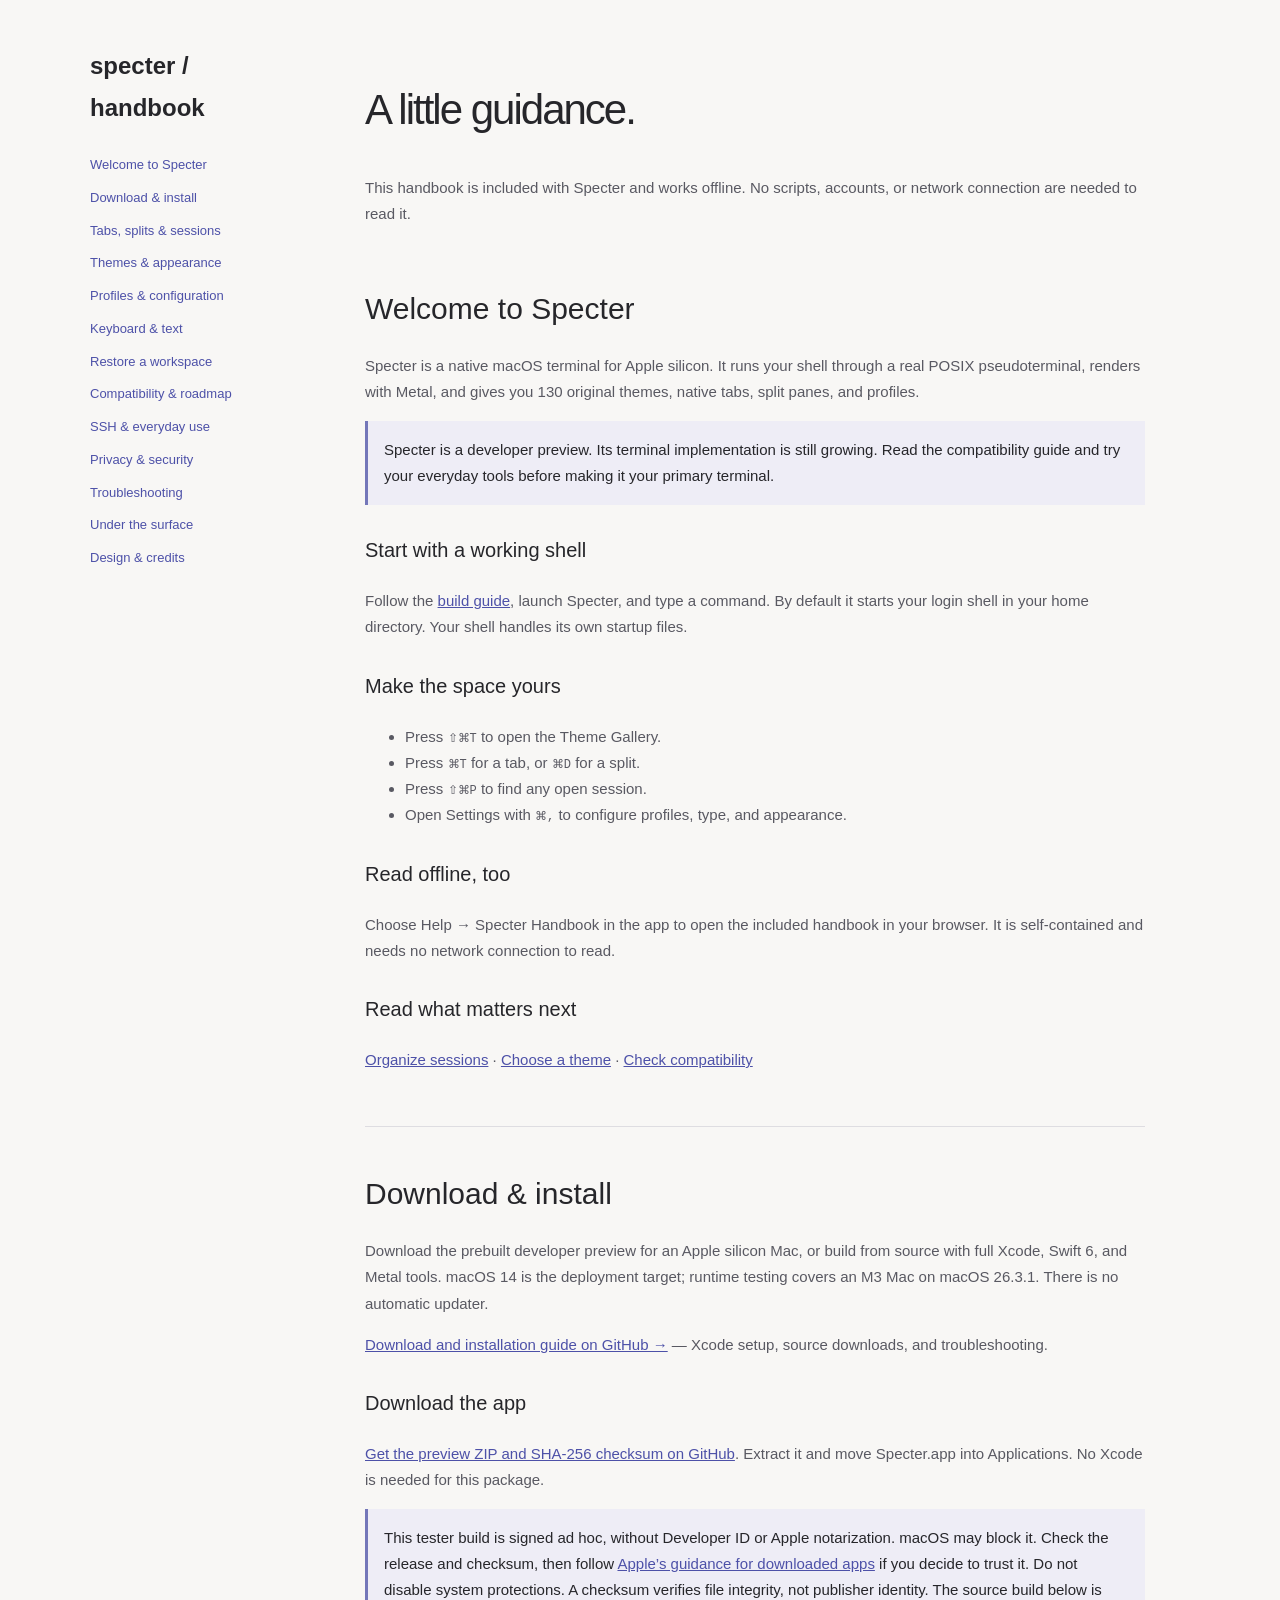
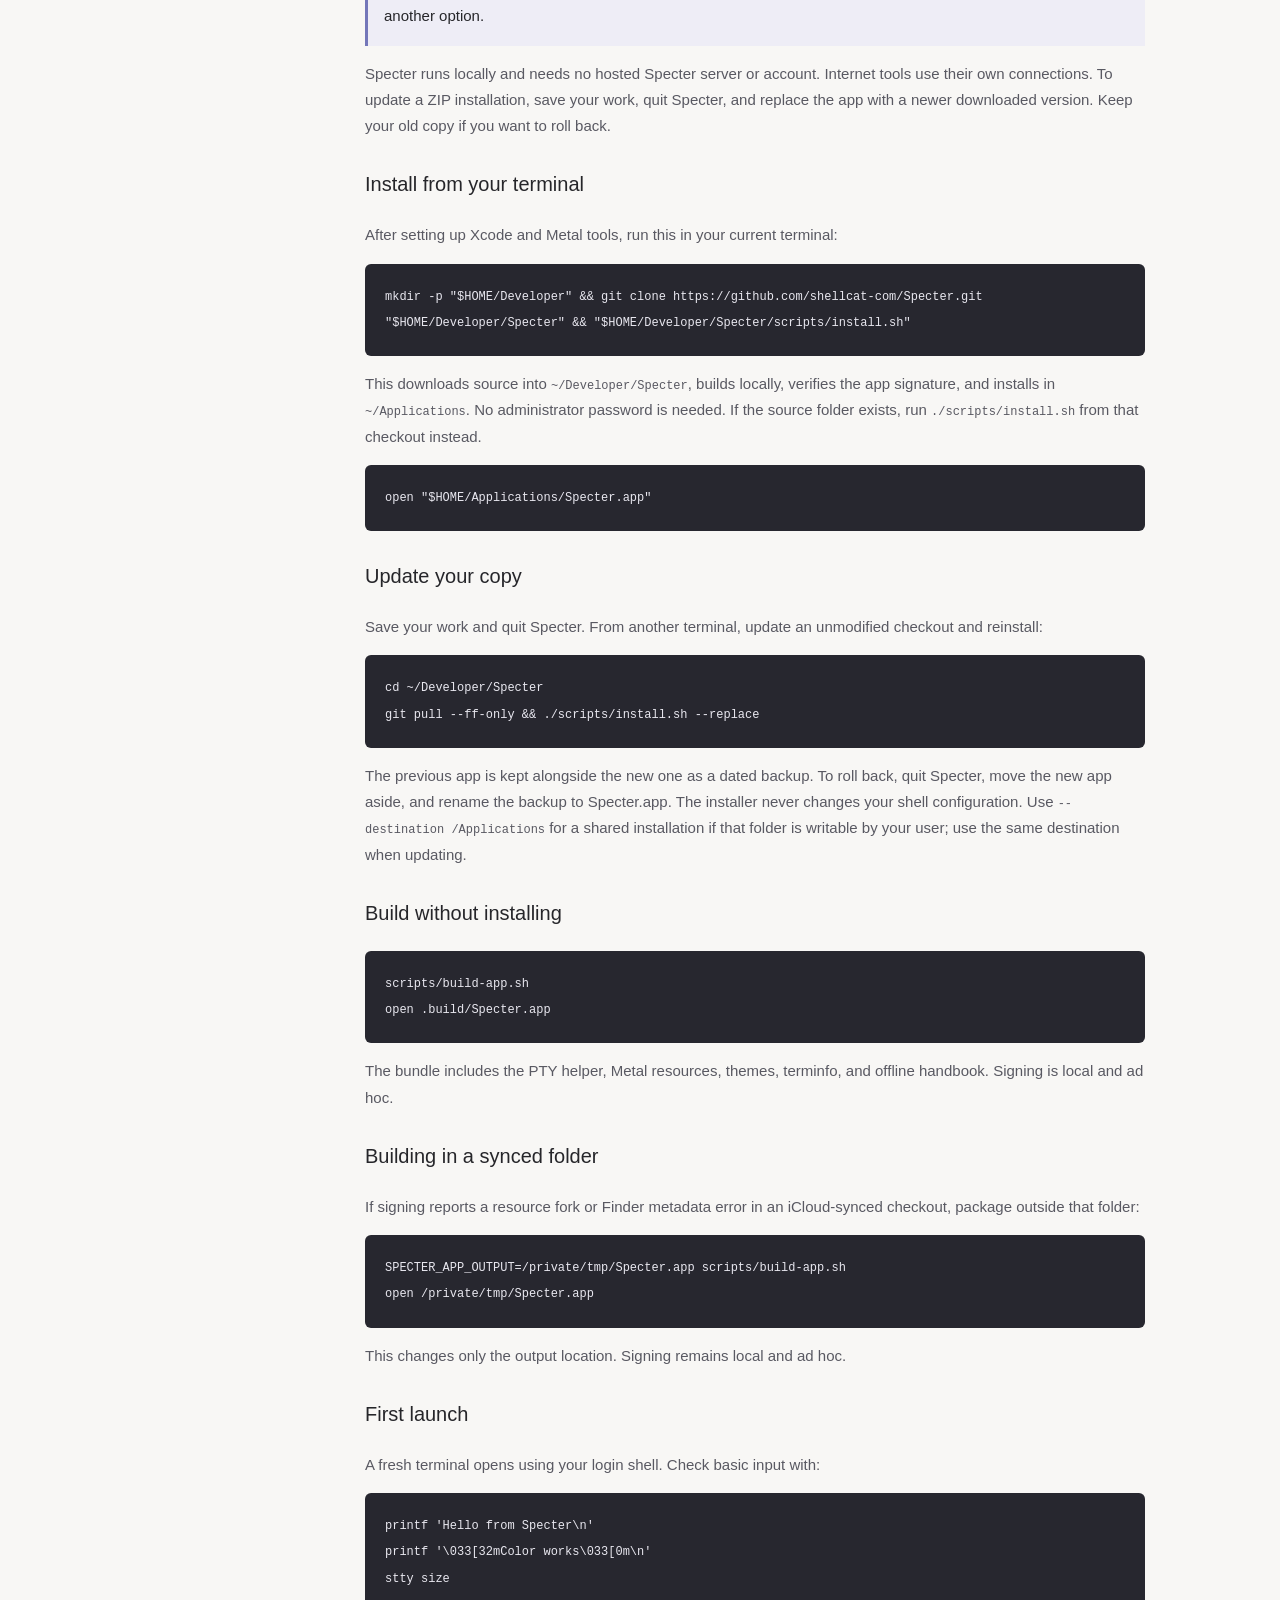
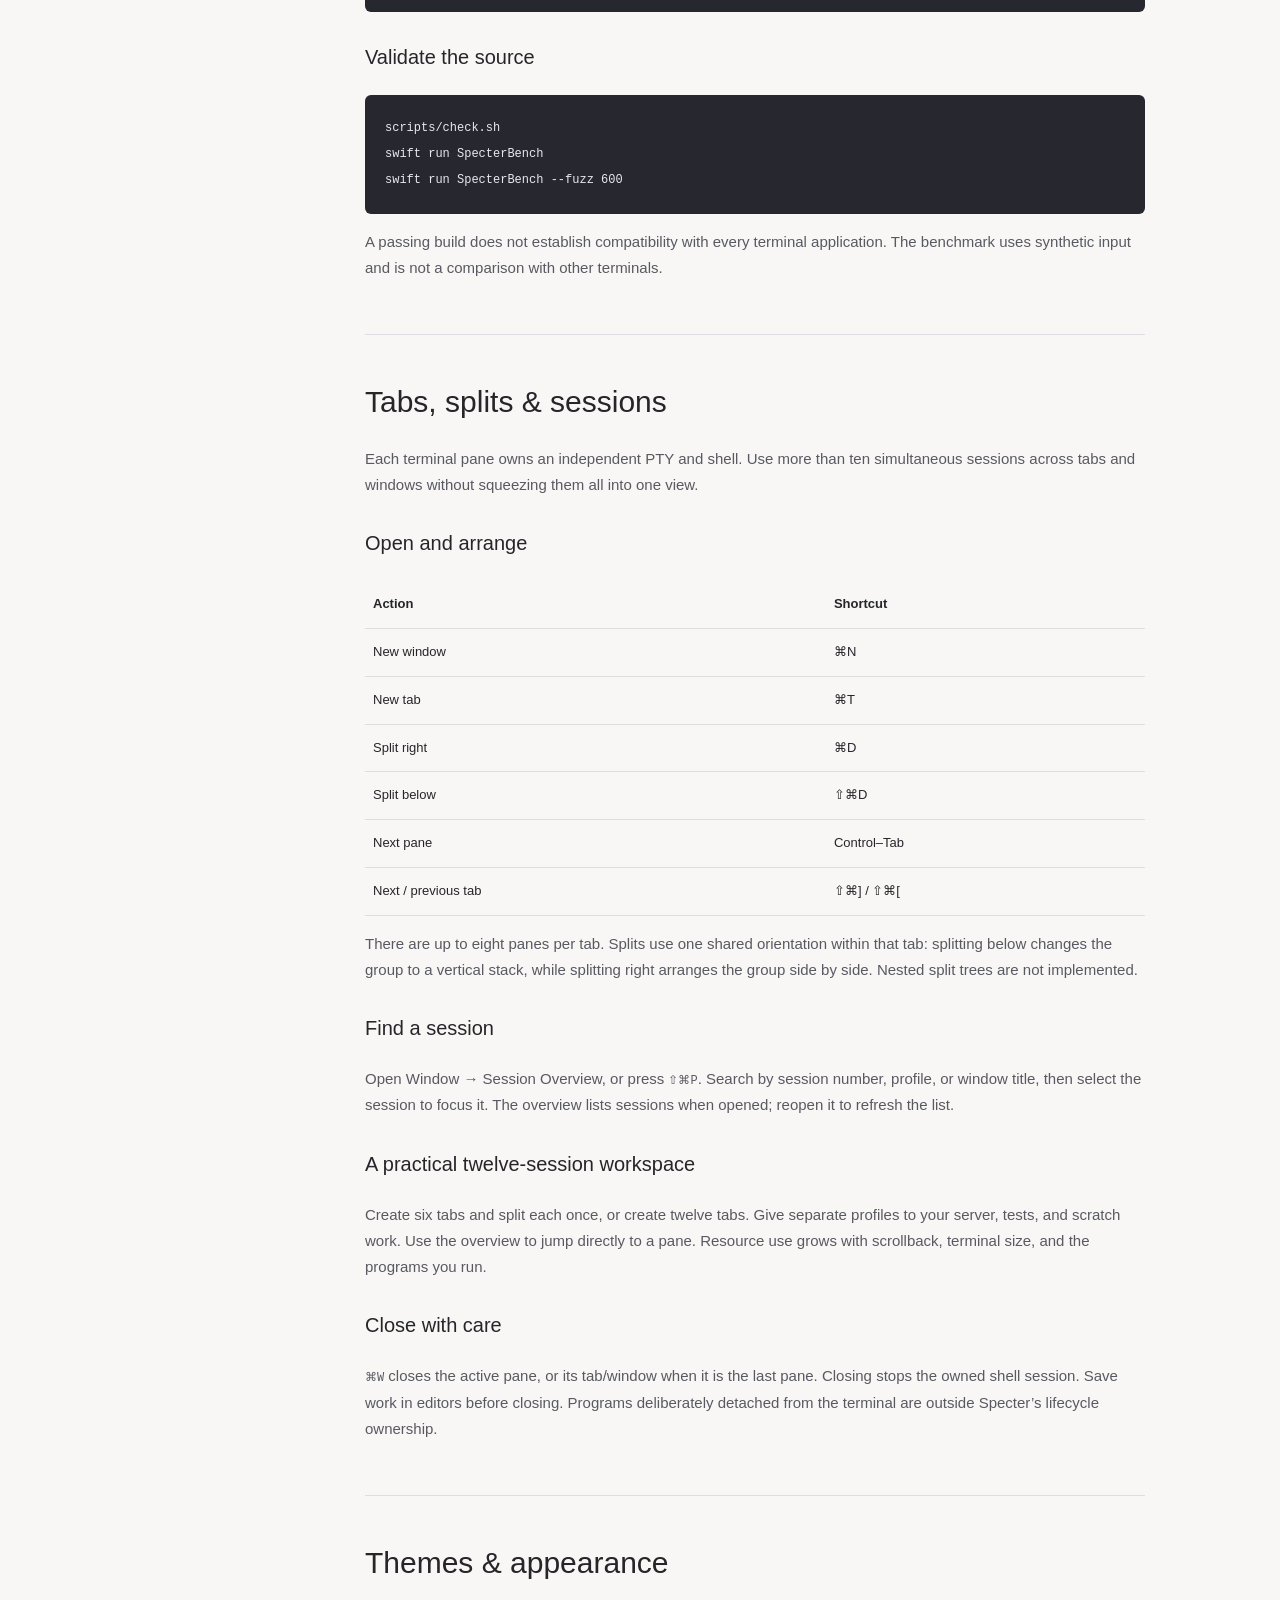
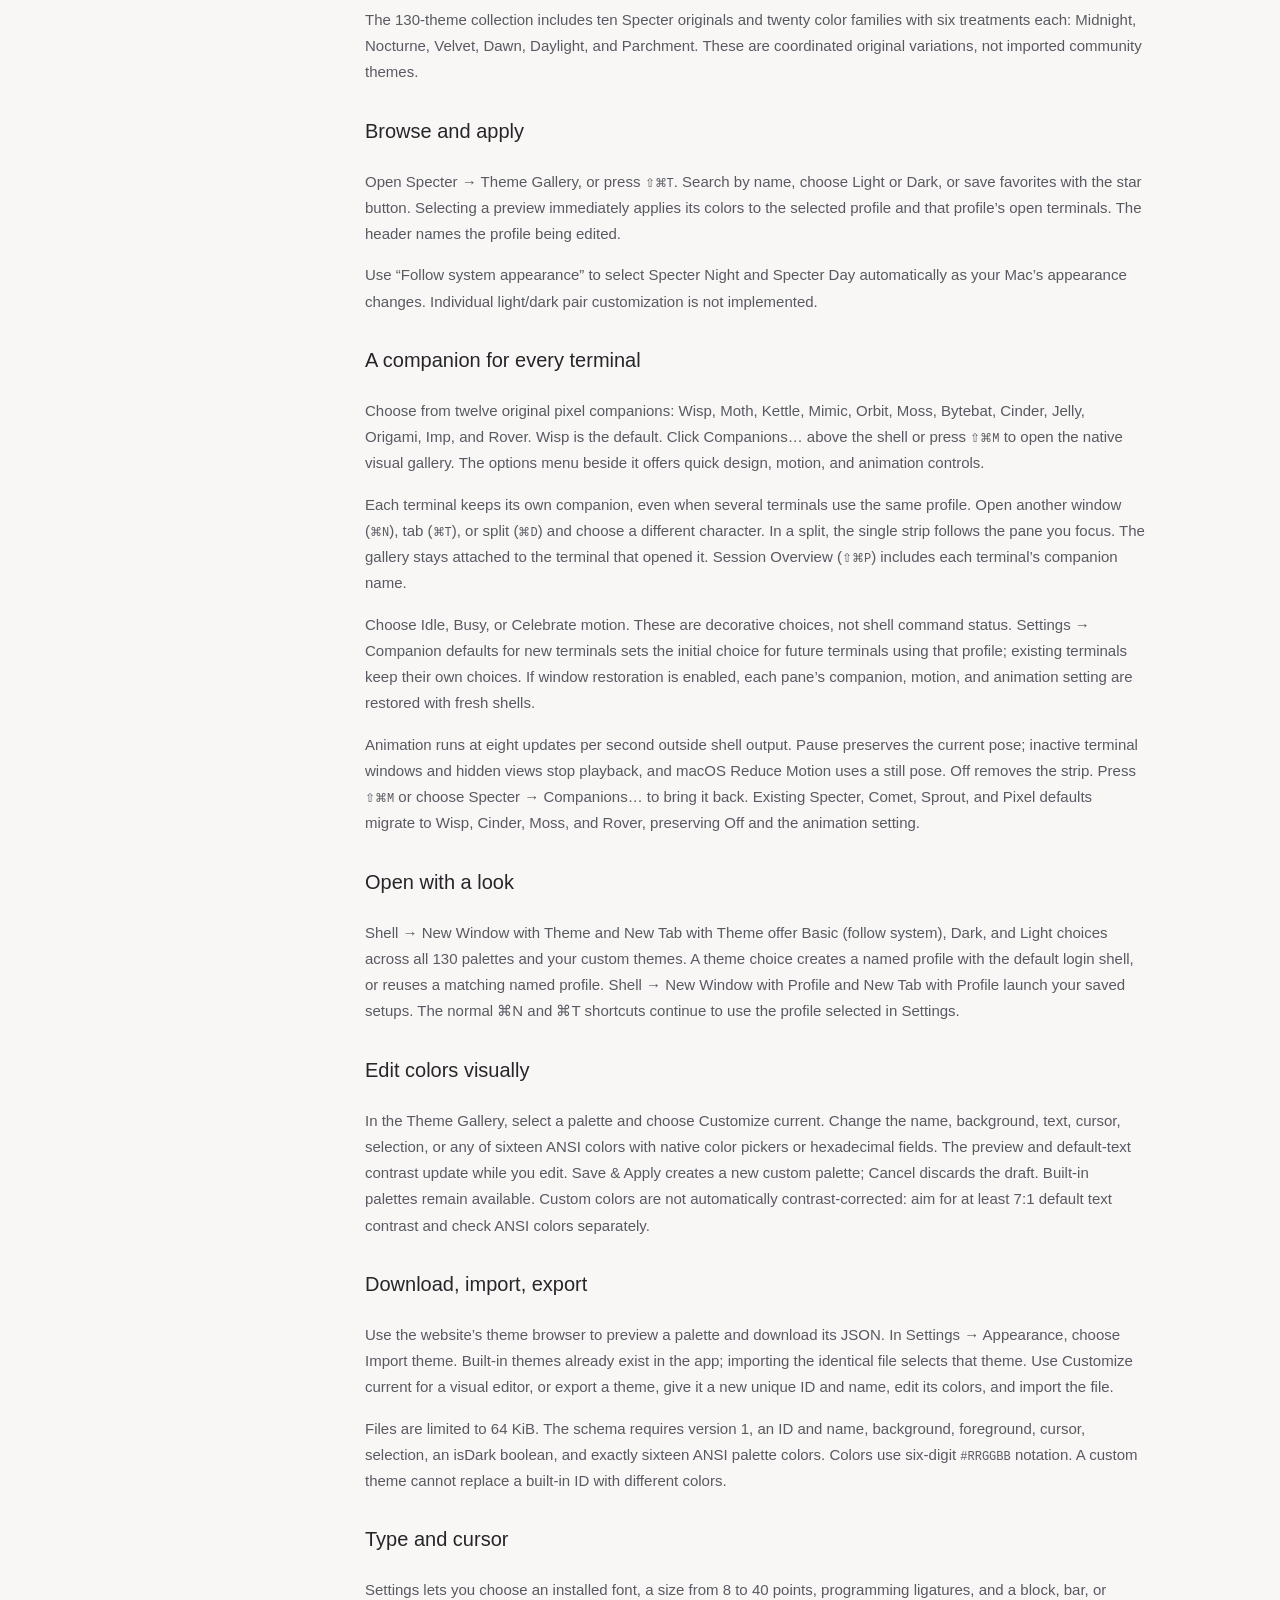
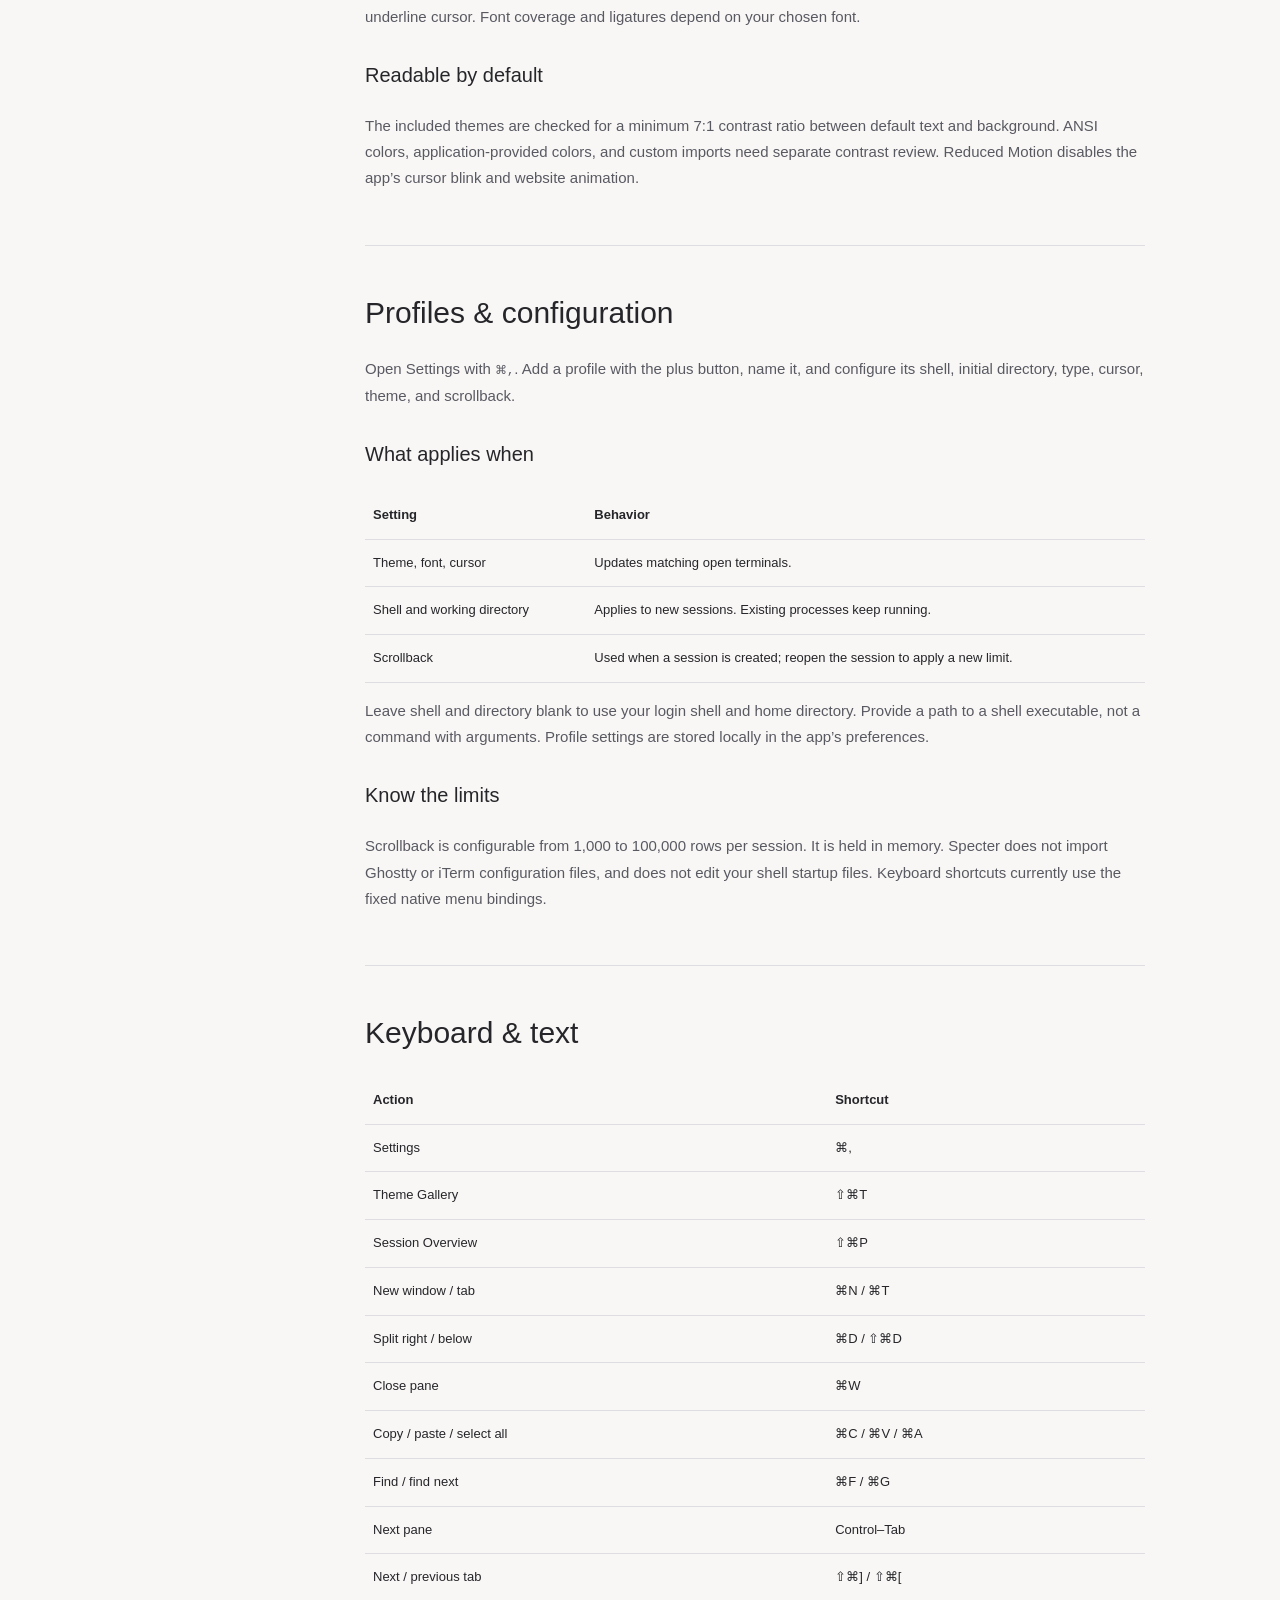
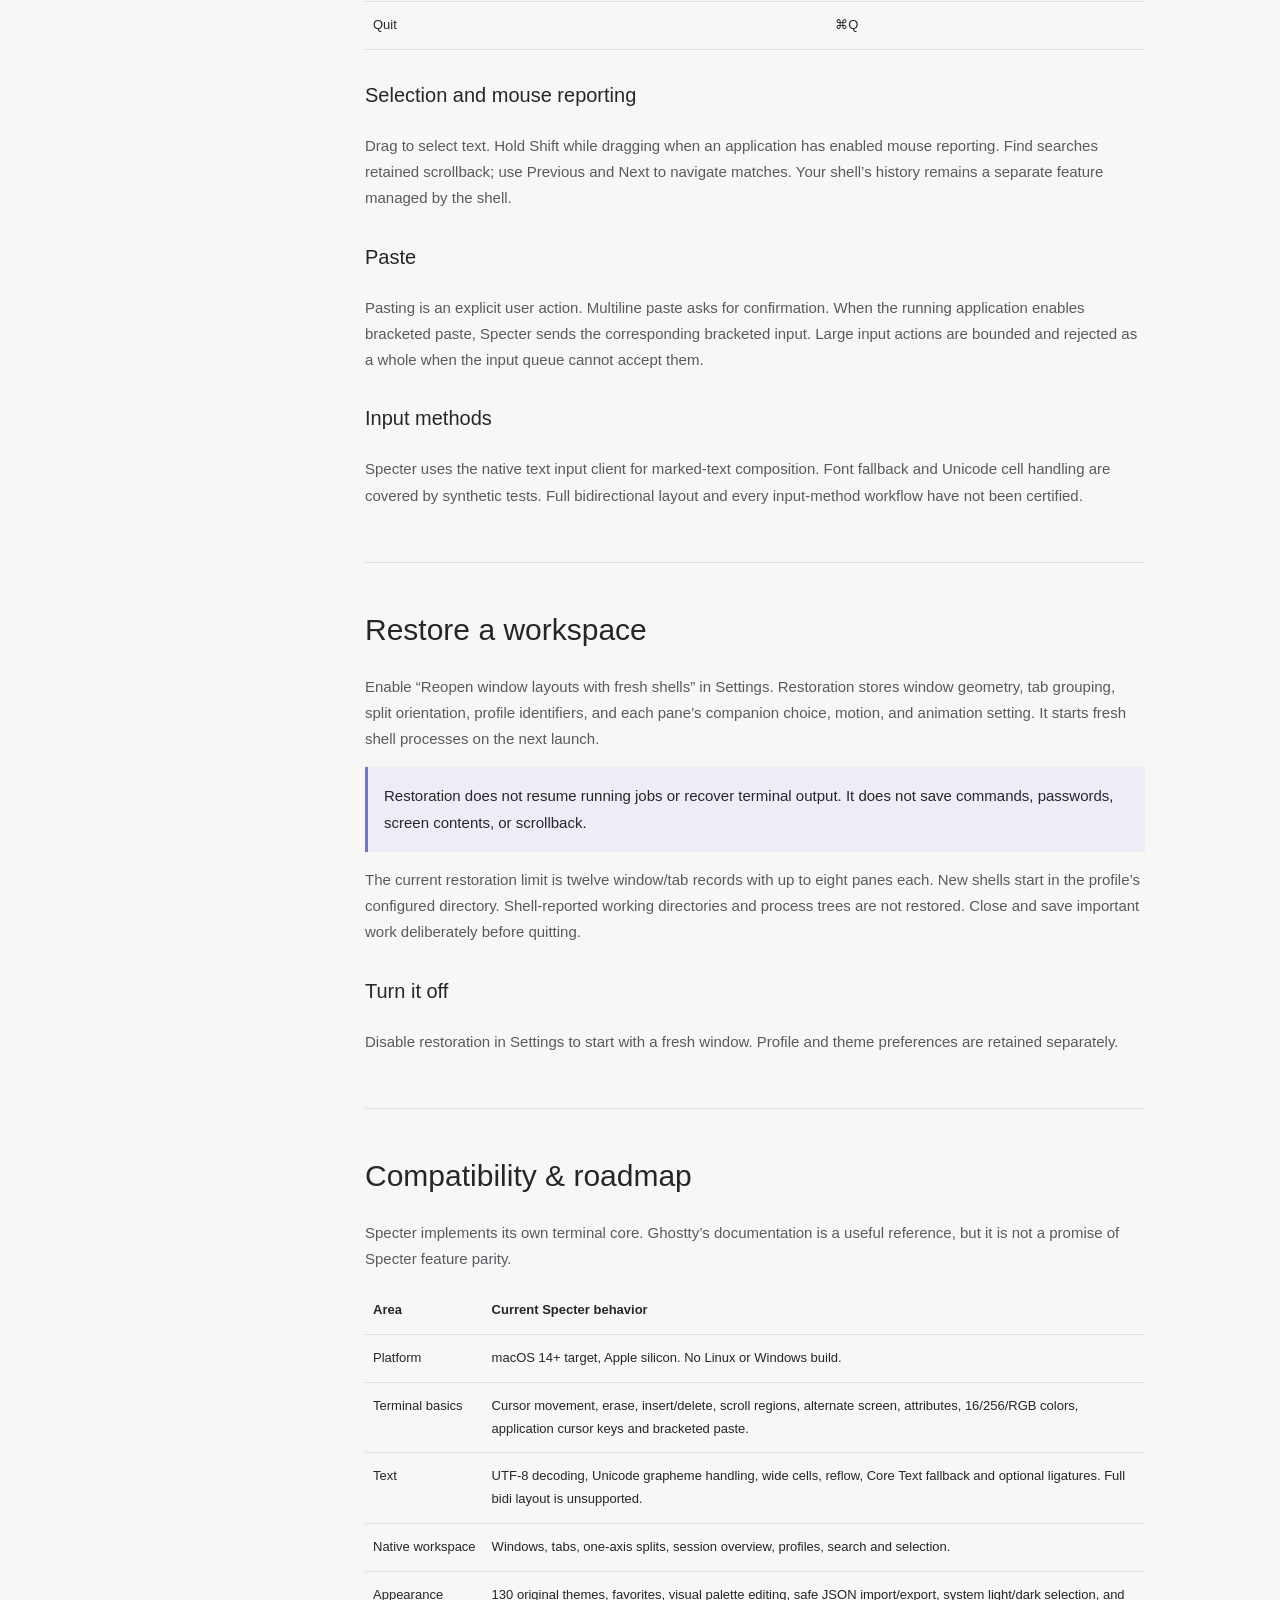
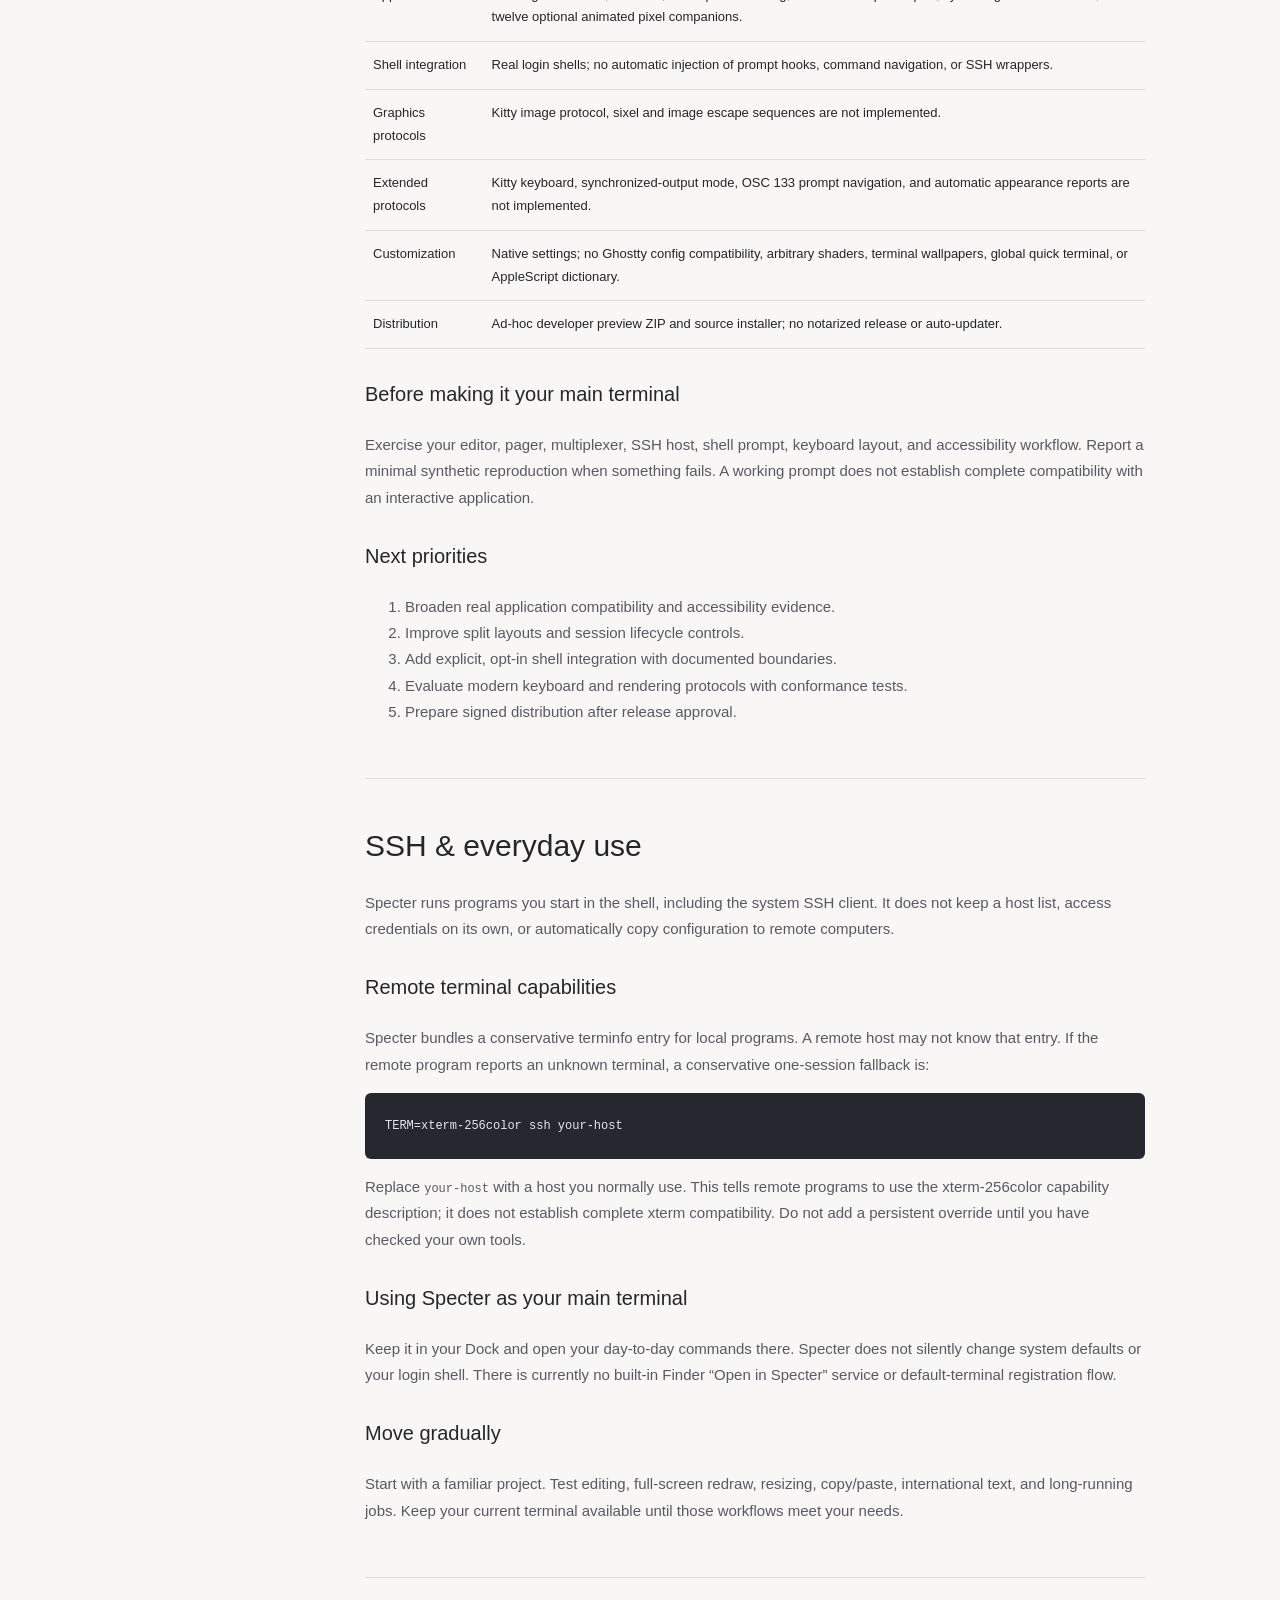
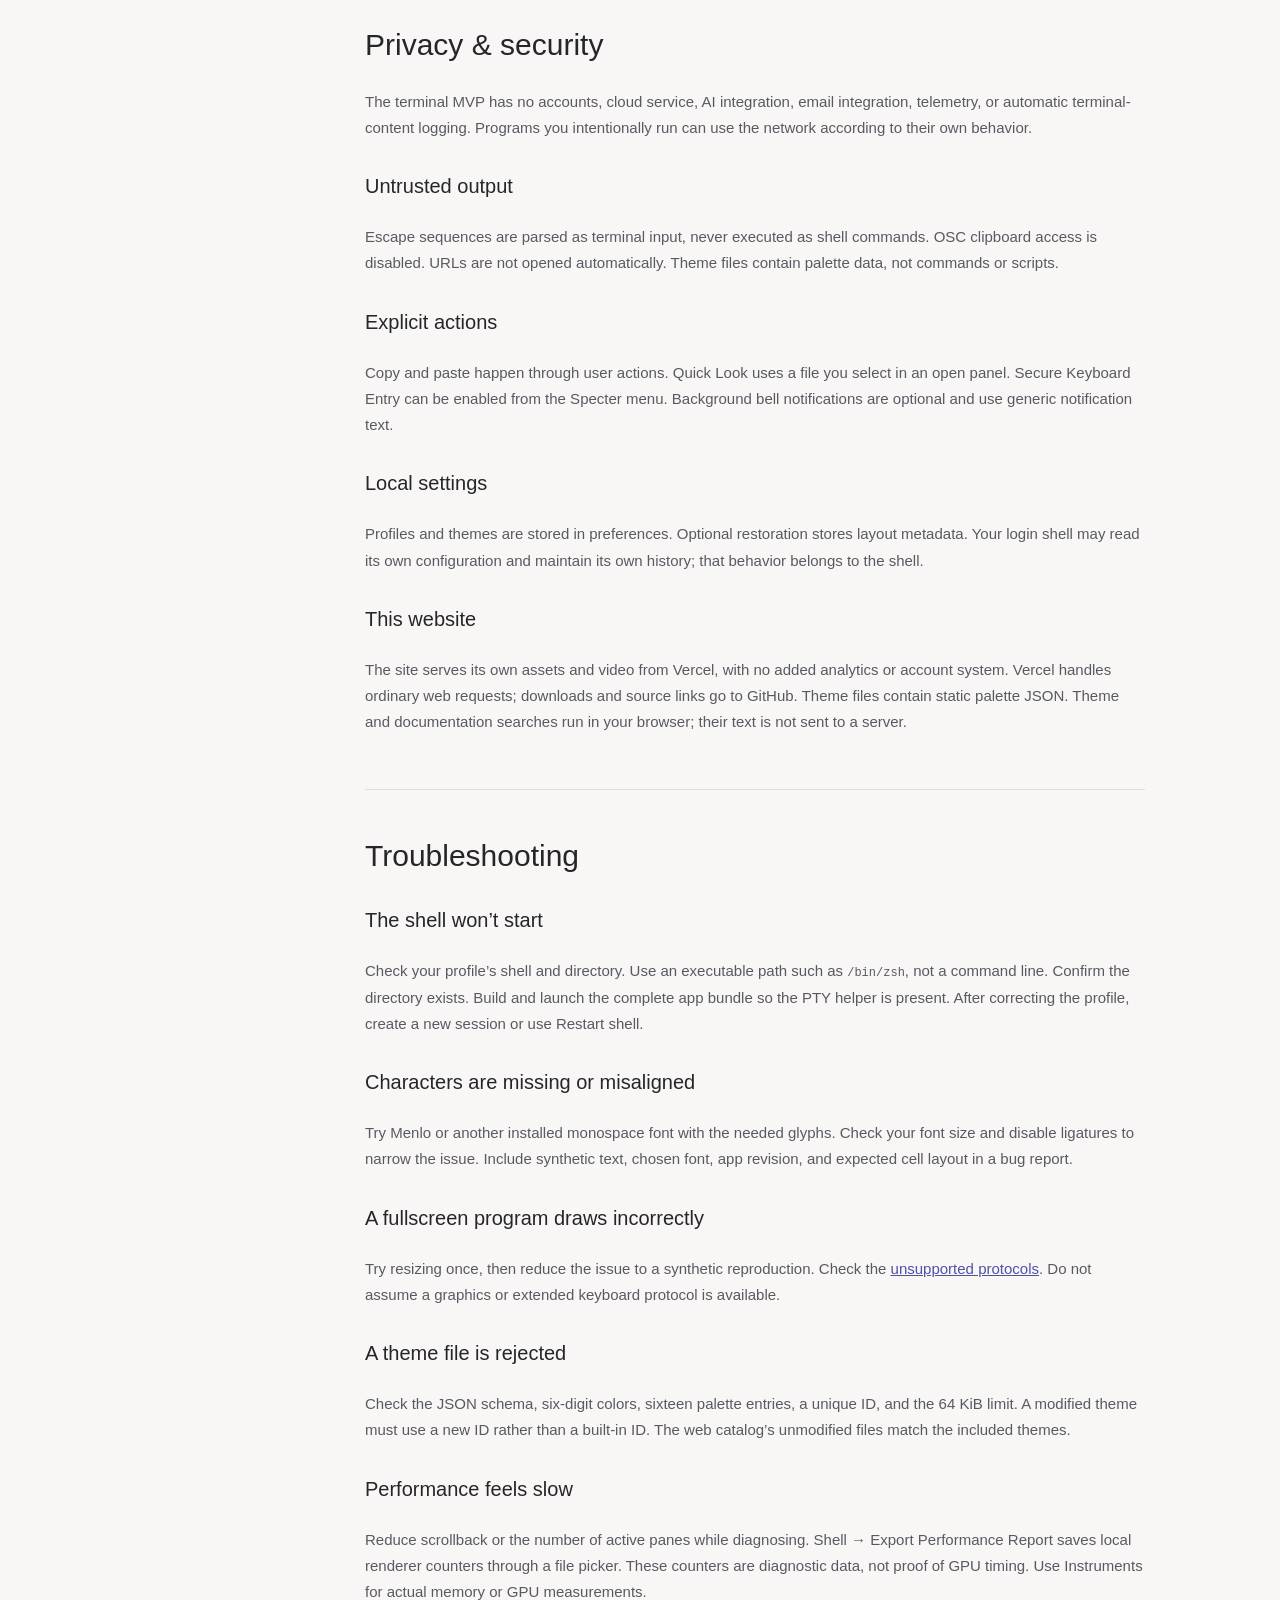
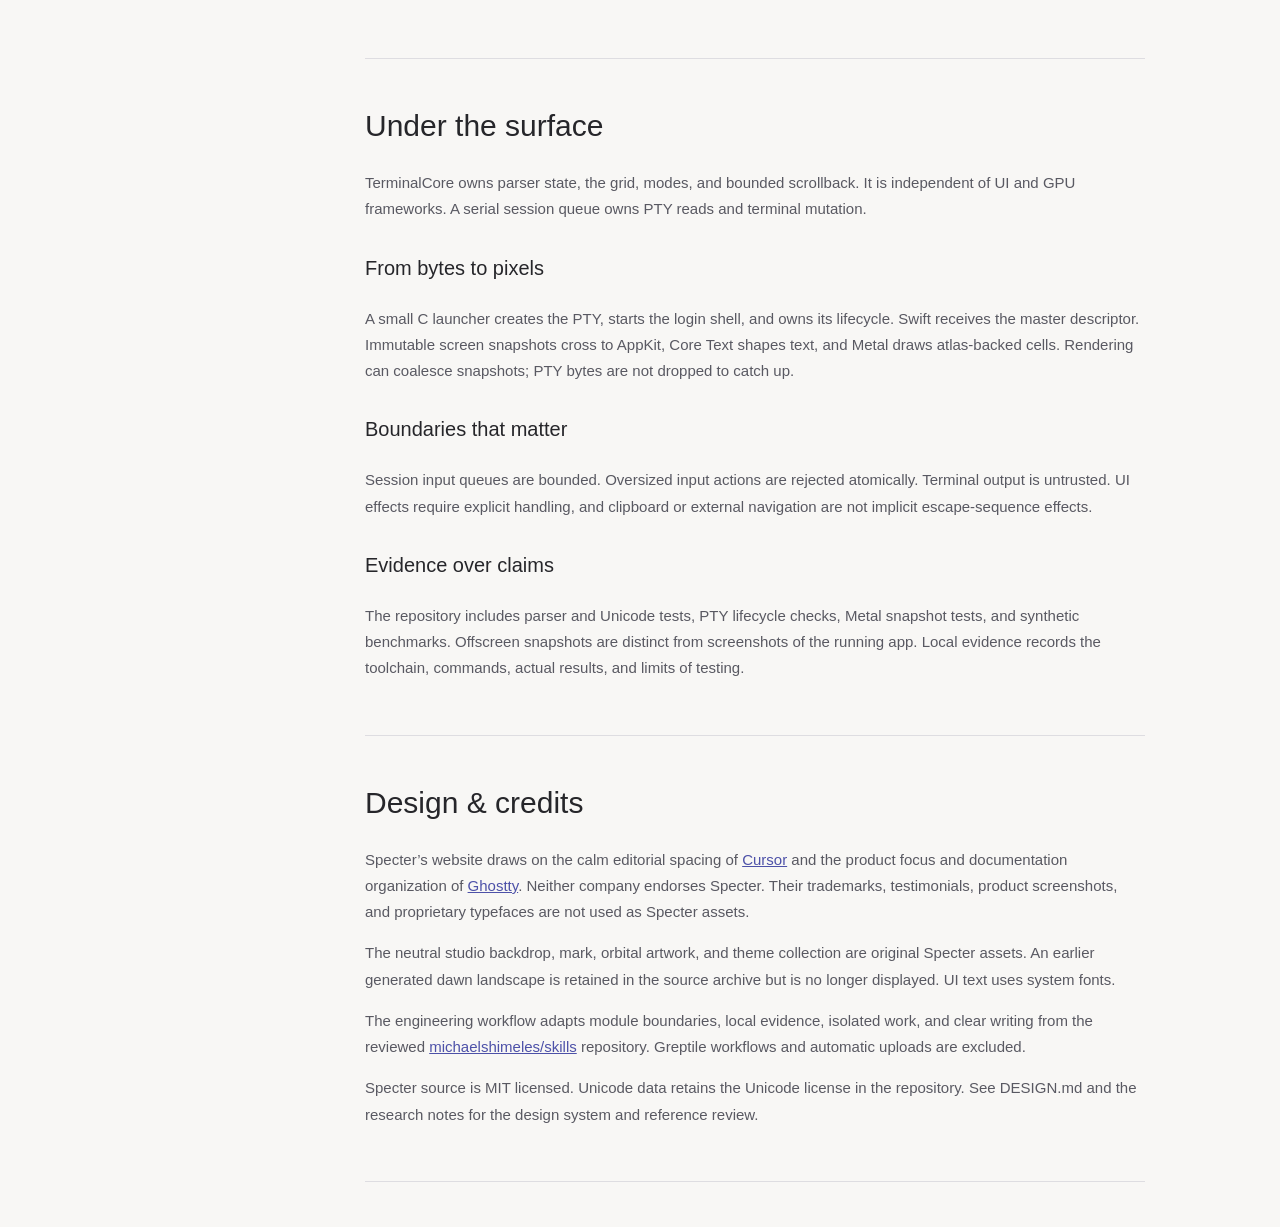
==== commit 8c980f64: "feat: publish download preview and video website" ====
--- a/Resources/Handbook.html
+++ b/Resources/Handbook.html
@@ -1,19 +1,21 @@
-<!doctype html><html lang="en"><head><meta charset="utf-8"><meta name="viewport" content="width=device-width, initial-scale=1"><title>Specter — Offline handbook</title><style>:root{font:15px/1.75 -apple-system,BlinkMacSystemFont,sans-serif;color:#26262a;background:#f8f7f5}body{margin:0}.skip-link{position:absolute;left:20px;top:-60px}.skip-link:focus{top:12px}a{color:#4d51a8}a:focus-visible{outline:3px solid #6468ba;outline-offset:4px}.layout{display:grid;grid-template-columns:220px minmax(0,780px);gap:55px;max-width:1100px;margin:45px auto;padding:0 28px}nav{position:sticky;top:28px;align-self:start;display:flex;flex-direction:column;gap:10px}nav strong{font-size:24px;margin-bottom:15px}nav a{text-decoration:none;font-size:13px}h1{font-size:42px;font-weight:400;letter-spacing:-2px}h2{font-size:30px;font-weight:400;line-height:1.3}h3{font-size:20px;font-weight:500;margin-top:28px}p,li{color:#595962}article{padding:22px 0 38px;border-bottom:1px solid #dedde1}pre{padding:20px;background:#27272f;color:#e8e7ef;border-radius:6px;white-space:pre-wrap}code,kbd{font:12px/1.7 ui-monospace,Menlo,monospace}table{border-collapse:collapse;width:100%;font-size:13px}td,th{text-align:left;padding:12px 8px;border-bottom:1px solid #dedde1;vertical-align:top}.doc-note{padding:16px;border-left:3px solid #7477b9;background:#eeedf6}section{scroll-margin-top:20px}@media(max-width:720px){.layout{grid-template-columns:1fr;gap:25px;margin:24px auto;padding:0 20px}nav{position:static;display:grid;grid-template-columns:1fr 1fr}nav strong{grid-column:1/-1}h1{font-size:34px}}</style></head><body><a class="skip-link" href="#main">Skip to handbook</a><div class="layout"><nav aria-label="Handbook chapters"><strong>specter / handbook</strong><a href="#overview">Welcome to Specter</a><a href="#install">Build & install</a><a href="#sessions">Tabs, splits & sessions</a><a href="#themes">Themes & appearance</a><a href="#profiles">Profiles & configuration</a><a href="#shortcuts">Keyboard & text</a><a href="#restoration">Restore a workspace</a><a href="#compatibility">Compatibility & roadmap</a><a href="#ssh">SSH & everyday use</a><a href="#privacy">Privacy & security</a><a href="#troubleshooting">Troubleshooting</a><a href="#architecture">Under the surface</a><a href="#credits">Design & credits</a></nav><main id="main"><h1>Specter handbook</h1><p>This handbook is included with Specter and works offline. No scripts, accounts, or network connection are needed to read it.</p><article id="overview"><h2>Welcome to Specter</h2>
+<!doctype html><html lang="en"><head><meta charset="utf-8"><meta name="viewport" content="width=device-width, initial-scale=1"><title>Specter — Offline handbook</title><style>:root{font:15px/1.75 -apple-system,BlinkMacSystemFont,sans-serif;color:#26262a;background:#f8f7f5}body{margin:0}a{color:#4d51a8}a:focus-visible{outline:3px solid #6468ba;outline-offset:4px}.layout{display:grid;grid-template-columns:220px minmax(0,780px);gap:55px;max-width:1100px;margin:45px auto;padding:0 28px}nav{position:sticky;top:28px;align-self:start;display:flex;flex-direction:column;gap:10px}nav strong{font-size:24px;margin-bottom:15px}nav a{text-decoration:none;font-size:13px}h1{font-size:42px;font-weight:400;letter-spacing:-2px}h2{font-size:30px;font-weight:400;line-height:1.3}h3{font-size:20px;font-weight:500;margin-top:28px}p,li{color:#595962}article{padding:22px 0 38px;border-bottom:1px solid #dedde1}pre{padding:20px;background:#27272f;color:#e8e7ef;border-radius:6px;white-space:pre-wrap}code,kbd{font:12px/1.7 ui-monospace,Menlo,monospace}table{border-collapse:collapse;width:100%;font-size:13px}td,th{text-align:left;padding:12px 8px;border-bottom:1px solid #dedde1;vertical-align:top}.doc-note{padding:16px;border-left:3px solid #7477b9;background:#eeedf6}section{scroll-margin-top:20px}@media(max-width:720px){.layout{grid-template-columns:1fr;gap:25px;margin:24px auto;padding:0 20px}nav{position:static;display:grid;grid-template-columns:1fr 1fr}nav strong{grid-column:1/-1}h1{font-size:34px}}</style></head><body><div class="layout"><nav aria-label="Handbook chapters"><strong>specter / handbook</strong><a href="#overview">Welcome to Specter</a><a href="#install">Download & install</a><a href="#sessions">Tabs, splits & sessions</a><a href="#themes">Themes & appearance</a><a href="#profiles">Profiles & configuration</a><a href="#shortcuts">Keyboard & text</a><a href="#restoration">Restore a workspace</a><a href="#compatibility">Compatibility & roadmap</a><a href="#ssh">SSH & everyday use</a><a href="#privacy">Privacy & security</a><a href="#troubleshooting">Troubleshooting</a><a href="#architecture">Under the surface</a><a href="#credits">Design & credits</a></nav><main><h1>A little guidance.</h1><p>This handbook is included with Specter and works offline. No scripts, accounts, or network connection are needed to read it.</p><article id="overview"><h2>Welcome to Specter</h2>
 
     <p>Specter is a native macOS terminal for Apple silicon. It runs your shell through a real POSIX pseudoterminal, renders with Metal, and gives you 130 original themes, native tabs, split panes, and profiles.</p>
     <div class="doc-note">Specter is a developer preview. Its terminal implementation is still growing. Read the compatibility guide and try your everyday tools before making it your primary terminal.</div>
     <h3>Start with a working shell</h3><p>Follow the <a href="#install">build guide</a>, launch Specter, and type a command. By default it starts your login shell in your home directory. Your shell handles its own startup files.</p>
     <h3>Make the space yours</h3><ul><li>Press <kbd>⇧⌘T</kbd> to open the Theme Gallery.</li><li>Press <kbd>⌘T</kbd> for a tab, or <kbd>⌘D</kbd> for a split.</li><li>Press <kbd>⇧⌘P</kbd> to find any open session.</li><li>Open Settings with <kbd>⌘,</kbd> to configure profiles, type, and appearance.</li></ul>
     <h3>Read offline, too</h3><p>Choose Help → Specter Handbook in the app to open the included handbook in your browser. It is self-contained and needs no network connection to read.</p>
-    <h3>Find an answer</h3><table><tr><th>I want to…</th><th>Read</th></tr><tr><td>Install or update Specter</td><td><a href="#install">Build and install</a></td></tr><tr><td>Change colors or turn off a companion</td><td><a href="#themes">Themes and appearance</a></td></tr><tr><td>Choose a shell or project directory</td><td><a href="#profiles">Profiles and configuration</a></td></tr><tr><td>Keep my layout between launches</td><td><a href="#restoration">Restoration boundaries</a></td></tr><tr><td>Fix a problem or report a bug</td><td><a href="#troubleshooting">Troubleshooting and support</a></td></tr></table><p>The website’s search filters chapter titles and text locally. Select a matching chapter to read it. In the offline handbook, use your browser’s Find command.</p><h3>Read what matters next</h3><p><a href="#sessions">Organize sessions</a> · <a href="#themes">Choose a theme</a> · <a href="#compatibility">Check compatibility</a></p></article>
-<article id="install"><h2>Build & install</h2>
-    <p>Build Specter locally on an Apple silicon Mac running macOS 14 or later, with full Xcode, its macOS SDK and Metal tools, and a Swift 6 toolchain. macOS 14 is the deployment target; runtime evidence currently covers an M3 Mac on macOS 26.3.1 with Xcode 26.3 / Swift 6.2.4. This preview does not offer a signed, notarized public download or an automatic updater.</p>
-    <p><a href="https://github.com/shellcat-com/Specter/blob/main/docs/install.md">Download and installation guide on GitHub →</a> — start here for source downloads, Xcode setup, installing, updating, and troubleshooting.</p><h3>Build from your checkout</h3><p>From the folder containing <code>Package.swift</code>, run:</p><pre><code>scripts/build-app.sh
-open .build/Specter.app</code></pre><p>The script compiles a release build, embeds the PTY helper, Metal resources, themes, and terminfo, and signs the bundle ad hoc for local use.</p>
-    <h3>Check the tools</h3><pre><code>xcodebuild -version
-xcrun swift --version
-xcrun --find metal</code></pre><p>If a tool is missing, open Xcode, complete its component setup, and select it in Xcode → Settings → Locations → Command Line Tools. Command Line Tools alone may not include everything needed. The app build needs no Node.js or Python; contributor checks below also use Node.js and Python 3 (validated with Node.js 25.8.1 and Python 3.14.6).</p><h3>Keep it close</h3><p>After trying the app, you can copy the complete <code>.build/Specter.app</code> bundle to your Applications folder and keep it in the Dock. Copy the whole bundle; the helper and resources are required. Rebuilding updates the build folder, so copy the rebuilt bundle again when you want to update an installed copy.</p>
-    <h3>Update or uninstall</h3><p>Save work and quit Specter. From an unmodified Git checkout, run <code>git pull --ff-only</code>, then rebuild and replace the installed app. Preserve local edits if Git refuses the update. For a ZIP checkout, build a freshly downloaded source copy. To uninstall, quit and move Specter.app to the Trash. Preferences remain separate; shell configuration and project files are unaffected.</p><h3>Building in a synced folder</h3><p>If signing reports a resource fork or Finder metadata error in an iCloud-synced checkout, package outside that folder:</p><pre><code>SPECTER_APP_OUTPUT=/private/tmp/Specter.app scripts/build-app.sh
+    <h3>Read what matters next</h3><p><a href="#sessions">Organize sessions</a> · <a href="#themes">Choose a theme</a> · <a href="#compatibility">Check compatibility</a></p></article>
+<article id="install"><h2>Download & install</h2>
+    <p>Download the prebuilt developer preview for an Apple silicon Mac, or build from source with full Xcode, Swift 6, and Metal tools. macOS 14 is the deployment target; runtime testing covers an M3 Mac on macOS 26.3.1. There is no automatic updater.</p>
+    <p><a href="https://github.com/shellcat-com/Specter/blob/main/docs/install.md">Download and installation guide on GitHub →</a> — Xcode setup, source downloads, and troubleshooting.</p>
+    <h3>Download the app</h3><p><a href="https://github.com/shellcat-com/Specter/releases/tag/v0.1.0-preview.1">Get the preview ZIP and SHA-256 checksum on GitHub</a>. Extract it and move Specter.app into Applications. No Xcode is needed for this package.</p><div class="doc-note">This tester build is signed ad hoc, without Developer ID or Apple notarization. macOS may block it. Check the release and checksum, then follow <a href="https://support.apple.com/en-us/102445">Apple’s guidance for downloaded apps</a> if you decide to trust it. Do not disable system protections. A checksum verifies file integrity, not publisher identity. The source build below is another option.</div><p>Specter runs locally and needs no hosted Specter server or account. Internet tools use their own connections. To update a ZIP installation, save your work, quit Specter, and replace the app with a newer downloaded version. Keep your old copy if you want to roll back.</p><h3>Install from your terminal</h3><p>After setting up Xcode and Metal tools, run this in your current terminal:</p><pre><code>mkdir -p "$HOME/Developer" &amp;&amp; git clone https://github.com/shellcat-com/Specter.git "$HOME/Developer/Specter" &amp;&amp; "$HOME/Developer/Specter/scripts/install.sh"</code></pre>
+    <p>This downloads source into <code>~/Developer/Specter</code>, builds locally, verifies the app signature, and installs in <code>~/Applications</code>. No administrator password is needed. If the source folder exists, run <code>./scripts/install.sh</code> from that checkout instead.</p><pre><code>open "$HOME/Applications/Specter.app"</code></pre>
+    <h3>Update your copy</h3><p>Save your work and quit Specter. From another terminal, update an unmodified checkout and reinstall:</p><pre><code>cd ~/Developer/Specter
+git pull --ff-only &amp;&amp; ./scripts/install.sh --replace</code></pre><p>The previous app is kept alongside the new one as a dated backup. To roll back, quit Specter, move the new app aside, and rename the backup to Specter.app. The installer never changes your shell configuration. Use <code>--destination /Applications</code> for a shared installation if that folder is writable by your user; use the same destination when updating.</p>
+    <h3>Build without installing</h3><pre><code>scripts/build-app.sh
+open .build/Specter.app</code></pre><p>The bundle includes the PTY helper, Metal resources, themes, terminfo, and offline handbook. Signing is local and ad hoc.</p>
+    <h3>Building in a synced folder</h3><p>If signing reports a resource fork or Finder metadata error in an iCloud-synced checkout, package outside that folder:</p><pre><code>SPECTER_APP_OUTPUT=/private/tmp/Specter.app scripts/build-app.sh
 open /private/tmp/Specter.app</code></pre><p>This changes only the output location. Signing remains local and ad hoc.</p>
     <h3>First launch</h3><p>A fresh terminal opens using your login shell. Check basic input with:</p><pre><code>printf 'Hello from Specter\n'
 printf '\033[32mColor works\033[0m\n'
@@ -25,9 +27,9 @@
     <p>Each terminal pane owns an independent PTY and shell. Use more than ten simultaneous sessions across tabs and windows without squeezing them all into one view.</p>
     <h3>Open and arrange</h3><table><tr><th>Action</th><th>Shortcut</th></tr><tr><td>New window</td><td>⌘N</td></tr><tr><td>New tab</td><td>⌘T</td></tr><tr><td>Split right</td><td>⌘D</td></tr><tr><td>Split below</td><td>⇧⌘D</td></tr><tr><td>Next pane</td><td>Control–Tab</td></tr><tr><td>Next / previous tab</td><td>⇧⌘] / ⇧⌘[</td></tr></table>
     <p>There are up to eight panes per tab. Splits use one shared orientation within that tab: splitting below changes the group to a vertical stack, while splitting right arranges the group side by side. Nested split trees are not implemented.</p>
-    <h3>Find a session</h3><p>Open Window → Session Overview, or press <kbd>⇧⌘P</kbd>. Search by session number, profile, companion name, or window title, then select the session to focus it. The overview lists sessions when opened; reopen it to refresh the list.</p>
+    <h3>Find a session</h3><p>Open Window → Session Overview, or press <kbd>⇧⌘P</kbd>. Search by session number, profile, or window title, then select the session to focus it. The overview lists sessions when opened; reopen it to refresh the list.</p>
     <h3>A practical twelve-session workspace</h3><p>Create six tabs and split each once, or create twelve tabs. Give separate profiles to your server, tests, and scratch work. Use the overview to jump directly to a pane. Resource use grows with scrollback, terminal size, and the programs you run.</p>
-    <h3>Which profile does a new pane use?</h3><p>New windows, tabs, and splits use the profile selected in Settings. They do not inherit the focused shell’s current directory or automatically copy its profile. To create a project pane, select a profile with that project’s working directory before splitting. Shell → New Window with Profile and New Tab with Profile let you choose a profile directly.</p><h3>When a shell exits</h3><p>Typing <code>exit</code> ends that shell and leaves the pane visible with its exit status and a Restart shell button. Restart creates a new session using the profile settings. Save anything you need from the old output first.</p><h3>Close with care</h3><p><kbd>⌘W</kbd> closes the active pane, or its tab/window when it is the last pane. Closing stops the owned shell session. Save work in editors before closing. Programs deliberately detached from the terminal are outside Specter’s lifecycle ownership.</p></article>
+    <h3>Close with care</h3><p><kbd>⌘W</kbd> closes the active pane, or its tab/window when it is the last pane. Closing stops the owned shell session. Save work in editors before closing. Programs deliberately detached from the terminal are outside Specter’s lifecycle ownership.</p></article>
 <article id="themes"><h2>Themes & appearance</h2>
     <p>The 130-theme collection includes ten Specter originals and twenty color families with six treatments each: Midnight, Nocturne, Velvet, Dawn, Daylight, and Parchment. These are coordinated original variations, not imported community themes.</p>
     <h3>Browse and apply</h3><p>Open Specter → Theme Gallery, or press <kbd>⇧⌘T</kbd>. Search by name, choose Light or Dark, or save favorites with the star button. Selecting a preview immediately applies its colors to the selected profile and that profile’s open terminals. The header names the profile being edited.</p>
@@ -35,7 +37,7 @@
     <h3>A companion for every terminal</h3><p>Choose from twelve original pixel companions: Wisp, Moth, Kettle, Mimic, Orbit, Moss, Bytebat, Cinder, Jelly, Origami, Imp, and Rover. Wisp is the default. Click Companions… above the shell or press <kbd>⇧⌘M</kbd> to open the native visual gallery. The options menu beside it offers quick design, motion, and animation controls.</p><p>Each terminal keeps its own companion, even when several terminals use the same profile. Open another window (<kbd>⌘N</kbd>), tab (<kbd>⌘T</kbd>), or split (<kbd>⌘D</kbd>) and choose a different character. In a split, the single strip follows the pane you focus. The gallery stays attached to the terminal that opened it. Session Overview (<kbd>⇧⌘P</kbd>) includes each terminal’s companion name.</p><p>Choose Idle, Busy, or Celebrate motion. These are decorative choices, not shell command status. Settings → Companion defaults for new terminals sets the initial choice for future terminals using that profile; existing terminals keep their own choices. If window restoration is enabled, each pane’s companion, motion, and animation setting are restored with fresh shells.</p><p>Animation runs at eight updates per second outside shell output. Pause preserves the current pose; inactive terminal windows and hidden views stop playback, and macOS Reduce Motion uses a still pose. Off removes the strip. Press <kbd>⇧⌘M</kbd> or choose Specter → Companions… to bring it back. Existing Specter, Comet, Sprout, and Pixel defaults migrate to Wisp, Cinder, Moss, and Rover, preserving Off and the animation setting.</p>
     <h3>Open with a look</h3><p>Shell → New Window with Theme and New Tab with Theme offer Basic (follow system), Dark, and Light choices across all 130 palettes and your custom themes. A theme choice creates a named profile with the default login shell, or reuses a matching named profile. Shell → New Window with Profile and New Tab with Profile launch your saved setups. The normal ⌘N and ⌘T shortcuts continue to use the profile selected in Settings.</p>
     <h3>Edit colors visually</h3><p>In the Theme Gallery, select a palette and choose Customize current. Change the name, background, text, cursor, selection, or any of sixteen ANSI colors with native color pickers or hexadecimal fields. The preview and default-text contrast update while you edit. Save &amp; Apply creates a new custom palette; Cancel discards the draft. Built-in palettes remain available. Custom colors are not automatically contrast-corrected: aim for at least 7:1 default text contrast and check ANSI colors separately.</p>
-    <h3>Download, import, export</h3><p>Use the website’s theme browser to preview a palette and download its JSON. In Settings → Appearance, choose Import theme. Built-in themes already exist in the app; importing the identical file selects that theme. Use Customize current for a visual editor, or export a theme, give it a new unique ID and name, edit its colors, and import the file. A custom import adds or replaces a custom palette with that ID; select it in the Theme picker to apply it. Export theme… saves the selected profile’s current palette, not the entire profile.</p>
+    <h3>Download, import, export</h3><p>Use the website’s theme browser to preview a palette and download its JSON. In Settings → Appearance, choose Import theme. Built-in themes already exist in the app; importing the identical file selects that theme. Use Customize current for a visual editor, or export a theme, give it a new unique ID and name, edit its colors, and import the file.</p>
     <p>Files are limited to 64 KiB. The schema requires version 1, an ID and name, background, foreground, cursor, selection, an isDark boolean, and exactly sixteen ANSI palette colors. Colors use six-digit <code>#RRGGBB</code> notation. A custom theme cannot replace a built-in ID with different colors.</p>
     <h3>Type and cursor</h3><p>Settings lets you choose an installed font, a size from 8 to 40 points, programming ligatures, and a block, bar, or underline cursor. Font coverage and ligatures depend on your chosen font.</p>
     <h3>Readable by default</h3><p>The included themes are checked for a minimum 7:1 contrast ratio between default text and background. ANSI colors, application-provided colors, and custom imports need separate contrast review. Reduced Motion disables the app’s cursor blink and website animation.</p></article>
@@ -43,22 +45,22 @@
     <p>Open Settings with <kbd>⌘,</kbd>. Add a profile with the plus button, name it, and configure its shell, initial directory, type, cursor, theme, and scrollback.</p>
     <h3>What applies when</h3><table><tr><th>Setting</th><th>Behavior</th></tr><tr><td>Theme, font, cursor</td><td>Updates matching open terminals.</td></tr><tr><td>Shell and working directory</td><td>Applies to new sessions. Existing processes keep running.</td></tr><tr><td>Scrollback</td><td>Used when a session is created; reopen the session to apply a new limit.</td></tr></table>
     <p>Leave shell and directory blank to use your login shell and home directory. Provide a path to a shell executable, not a command with arguments. Profile settings are stored locally in the app’s preferences.</p>
-    <h3>Example: a project profile</h3><p>Click plus, name the profile “Project”, leave Shell empty, and set Working directory to an existing folder such as <code>~/Developer/my-project</code>. Use a real folder on your Mac. Open a new tab and run <code>pwd</code> to verify it. The directory field expands <code>~</code>; use an absolute executable path such as <code>/bin/zsh</code> for Shell. Variables such as <code>$PROJECT</code>, shell arguments, and startup commands are not configuration syntax.</p><h3>Defaults and scope</h3><p>New profiles start with Menlo 14 pt, a block cursor, system appearance, 10,000 scrollback rows, and an animated Wisp in Idle motion. Selecting a profile makes it the default for new terminals; it does not switch existing panes to that profile. Companion defaults apply only when terminals are created. Restoration and background bell notification toggles apply to the app as a whole.</p><h3>Know the limits</h3><p>Scrollback is configurable from 1,000 to 100,000 rows per session. It is held in memory and also bounded by 64 MiB of accounted row storage per session, so fewer than the configured number of rows may be retained. This is not a limit on total app memory. Specter does not import Ghostty or iTerm configuration files, and does not edit your shell startup files. Keyboard shortcuts currently use the fixed native menu bindings.</p></article>
+    <h3>Know the limits</h3><p>Scrollback is configurable from 1,000 to 100,000 rows per session. It is held in memory. Specter does not import Ghostty or iTerm configuration files, and does not edit your shell startup files. Keyboard shortcuts currently use the fixed native menu bindings.</p></article>
 <article id="shortcuts"><h2>Keyboard & text</h2>
-    <table><tr><th>Action</th><th>Shortcut</th></tr><tr><td>Settings</td><td>⌘,</td></tr><tr><td>Theme Gallery</td><td>⇧⌘T</td></tr><tr><td>Companions</td><td>⇧⌘M</td></tr><tr><td>Session Overview</td><td>⇧⌘P</td></tr><tr><td>New window / tab</td><td>⌘N / ⌘T</td></tr><tr><td>Split right / below</td><td>⌘D / ⇧⌘D</td></tr><tr><td>Close pane</td><td>⌘W</td></tr><tr><td>Copy / paste / select all</td><td>⌘C / ⌘V / ⌘A</td></tr><tr><td>Find / find next</td><td>⌘F / ⌘G</td></tr><tr><td>Next pane</td><td>Control–Tab</td></tr><tr><td>Next / previous tab</td><td>⇧⌘] / ⇧⌘[</td></tr><tr><td>Quit</td><td>⌘Q</td></tr></table>
-    <p>⌘ means Command, ⇧ means Shift, and Control is the Control key. Menu shortcuts apply to Specter; keys such as Control-C are sent to the program in the focused pane.</p><h3>Selection and mouse reporting</h3><p>Drag to select text. Hold Shift while dragging when an application has enabled mouse reporting. Find searches the focused terminal’s retained text, including scrollback, without case sensitivity and across wrapped lines. Use Previous and Next to navigate matches, then the close button to return focus to the shell. Your shell’s history remains a separate feature managed by the shell.</p>
-    <h3>Paste</h3><p>Pasting is an explicit user action. Paste containing line breaks or control characters asks for confirmation. Escape and other command controls are removed, including embedded bracketed-paste terminators. Review the text before confirming; Specter cannot decide whether a command is safe. When the running application enables bracketed paste, Specter sends the corresponding bracketed input. Large input actions are bounded and rejected as a whole when the input queue cannot accept them.</p>
-    <h3>Links and file previews</h3><p>Command-click an OSC 8 hyperlink to review its destination before opening it. Only HTTP(S) destinations without credentials or control characters are allowed; ordinary printed URLs are not automatically turned into links. Choose Shell → Quick Look File… to preview a file you select in the native picker. Terminal output cannot choose that file for you.</p><h3>Input methods</h3><p>Specter uses the native text input client for marked-text composition. Font fallback and Unicode cell handling are covered by synthetic tests. Full bidirectional layout and every input-method workflow have not been certified.</p></article>
+    <table><tr><th>Action</th><th>Shortcut</th></tr><tr><td>Settings</td><td>⌘,</td></tr><tr><td>Theme Gallery</td><td>⇧⌘T</td></tr><tr><td>Session Overview</td><td>⇧⌘P</td></tr><tr><td>New window / tab</td><td>⌘N / ⌘T</td></tr><tr><td>Split right / below</td><td>⌘D / ⇧⌘D</td></tr><tr><td>Close pane</td><td>⌘W</td></tr><tr><td>Copy / paste / select all</td><td>⌘C / ⌘V / ⌘A</td></tr><tr><td>Find / find next</td><td>⌘F / ⌘G</td></tr><tr><td>Next pane</td><td>Control–Tab</td></tr><tr><td>Next / previous tab</td><td>⇧⌘] / ⇧⌘[</td></tr><tr><td>Quit</td><td>⌘Q</td></tr></table>
+    <h3>Selection and mouse reporting</h3><p>Drag to select text. Hold Shift while dragging when an application has enabled mouse reporting. Find searches retained scrollback; use Previous and Next to navigate matches. Your shell’s history remains a separate feature managed by the shell.</p>
+    <h3>Paste</h3><p>Pasting is an explicit user action. Multiline paste asks for confirmation. When the running application enables bracketed paste, Specter sends the corresponding bracketed input. Large input actions are bounded and rejected as a whole when the input queue cannot accept them.</p>
+    <h3>Input methods</h3><p>Specter uses the native text input client for marked-text composition. Font fallback and Unicode cell handling are covered by synthetic tests. Full bidirectional layout and every input-method workflow have not been certified.</p></article>
 <article id="restoration"><h2>Restore a workspace</h2>
     <p>Enable “Reopen window layouts with fresh shells” in Settings. Restoration stores window geometry, tab grouping, split orientation, profile identifiers, and each pane’s companion choice, motion, and animation setting. It starts fresh shell processes on the next launch.</p>
     <div class="doc-note">Restoration does not resume running jobs or recover terminal output. It does not save commands, passwords, screen contents, or scrollback.</div>
-    <p>On launch, restoration reads at most twelve window/tab records with up to eight panes each. Each tab counts as one record; this is a restoration limit, not a limit of twelve live shells. New shells start in the profile’s configured directory. Shell-reported working directories and process trees are not restored. Close and save important work deliberately before quitting.</p>
-    <h3>Turn it off</h3><p>Disable restoration in Settings to start with a fresh window. Profile and theme preferences are retained separately. Removing a profile can prevent its panes from being restored; keep profiles that your saved workspace needs.</p></article>
+    <p>The current restoration limit is twelve window/tab records with up to eight panes each. New shells start in the profile’s configured directory. Shell-reported working directories and process trees are not restored. Close and save important work deliberately before quitting.</p>
+    <h3>Turn it off</h3><p>Disable restoration in Settings to start with a fresh window. Profile and theme preferences are retained separately.</p></article>
 <article id="compatibility"><h2>Compatibility & roadmap</h2>
     <p>Specter implements its own terminal core. Ghostty’s documentation is a useful reference, but it is not a promise of Specter feature parity.</p>
-    <table><tr><th>Area</th><th>Current Specter behavior</th></tr><tr><td>Platform</td><td>macOS 14+ target, Apple silicon. No Linux or Windows build.</td></tr><tr><td>Terminal basics</td><td>Cursor movement, erase, insert/delete, scroll regions, alternate screen, attributes, 16/256/RGB colors, application cursor keys and bracketed paste.</td></tr><tr><td>Text</td><td>UTF-8 decoding, Unicode grapheme handling, wide cells, reflow, Core Text fallback and optional ligatures. Full bidi layout is unsupported.</td></tr><tr><td>Native workspace</td><td>Windows, tabs, one-axis splits, session overview, profiles, search and selection.</td></tr><tr><td>Appearance</td><td>130 original themes, favorites, visual palette editing, safe JSON import/export, system light/dark selection, and twelve optional animated pixel companions.</td></tr><tr><td>Shell integration</td><td>Real login shells; no automatic injection of prompt hooks, command navigation, or SSH wrappers.</td></tr><tr><td>Graphics protocols</td><td>Kitty image protocol, sixel and image escape sequences are not implemented.</td></tr><tr><td>Extended protocols</td><td>Kitty keyboard, synchronized-output mode, OSC 133 prompt navigation, and automatic appearance reports are not implemented.</td></tr><tr><td>Customization</td><td>Native settings; no Ghostty config compatibility, arbitrary shaders, terminal wallpapers, global quick terminal, or AppleScript dictionary.</td></tr><tr><td>Distribution</td><td>Local ad-hoc build; no public notarized release or auto-updater.</td></tr></table>
+    <table><tr><th>Area</th><th>Current Specter behavior</th></tr><tr><td>Platform</td><td>macOS 14+ target, Apple silicon. No Linux or Windows build.</td></tr><tr><td>Terminal basics</td><td>Cursor movement, erase, insert/delete, scroll regions, alternate screen, attributes, 16/256/RGB colors, application cursor keys and bracketed paste.</td></tr><tr><td>Text</td><td>UTF-8 decoding, Unicode grapheme handling, wide cells, reflow, Core Text fallback and optional ligatures. Full bidi layout is unsupported.</td></tr><tr><td>Native workspace</td><td>Windows, tabs, one-axis splits, session overview, profiles, search and selection.</td></tr><tr><td>Appearance</td><td>130 original themes, favorites, visual palette editing, safe JSON import/export, system light/dark selection, and twelve optional animated pixel companions.</td></tr><tr><td>Shell integration</td><td>Real login shells; no automatic injection of prompt hooks, command navigation, or SSH wrappers.</td></tr><tr><td>Graphics protocols</td><td>Kitty image protocol, sixel and image escape sequences are not implemented.</td></tr><tr><td>Extended protocols</td><td>Kitty keyboard, synchronized-output mode, OSC 133 prompt navigation, and automatic appearance reports are not implemented.</td></tr><tr><td>Customization</td><td>Native settings; no Ghostty config compatibility, arbitrary shaders, terminal wallpapers, global quick terminal, or AppleScript dictionary.</td></tr><tr><td>Distribution</td><td>Ad-hoc developer preview ZIP and source installer; no notarized release or auto-updater.</td></tr></table>
     <h3>Before making it your main terminal</h3><p>Exercise your editor, pager, multiplexer, SSH host, shell prompt, keyboard layout, and accessibility workflow. Report a minimal synthetic reproduction when something fails. A working prompt does not establish complete compatibility with an interactive application.</p>
-    <h3>Next priorities</h3><p>These are directions for future work, not scheduled releases or currently supported features.</p><ol><li>Broaden real application compatibility and accessibility evidence.</li><li>Improve split layouts and session lifecycle controls.</li><li>Evaluate explicit, opt-in shell integration with documented boundaries.</li><li>Evaluate modern keyboard and rendering protocols with conformance tests.</li><li>Prepare signed distribution after release approval.</li></ol></article>
+    <h3>Next priorities</h3><ol><li>Broaden real application compatibility and accessibility evidence.</li><li>Improve split layouts and session lifecycle controls.</li><li>Add explicit, opt-in shell integration with documented boundaries.</li><li>Evaluate modern keyboard and rendering protocols with conformance tests.</li><li>Prepare signed distribution after release approval.</li></ol></article>
 <article id="ssh"><h2>SSH & everyday use</h2>
     <p>Specter runs programs you start in the shell, including the system SSH client. It does not keep a host list, access credentials on its own, or automatically copy configuration to remote computers.</p>
     <h3>Remote terminal capabilities</h3><p>Specter bundles a conservative terminfo entry for local programs. A remote host may not know that entry. If the remote program reports an unknown terminal, a conservative one-session fallback is:</p><pre><code>TERM=xterm-256color ssh your-host</code></pre><p>Replace <code>your-host</code> with a host you normally use. This tells remote programs to use the xterm-256color capability description; it does not establish complete xterm compatibility. Do not add a persistent override until you have checked your own tools.</p>
@@ -67,15 +69,15 @@
 <article id="privacy"><h2>Privacy & security</h2>
     <p>The terminal MVP has no accounts, cloud service, AI integration, email integration, telemetry, or automatic terminal-content logging. Programs you intentionally run can use the network according to their own behavior.</p>
     <h3>Untrusted output</h3><p>Escape sequences are parsed as terminal input, never executed as shell commands. OSC clipboard access is disabled. URLs are not opened automatically. Theme files contain palette data, not commands or scripts.</p>
-    <h3>Explicit actions</h3><p>Copy and paste happen through user actions. Quick Look uses a file you select in an open panel. Secure Keyboard Entry can be enabled from the Specter menu. Enable Settings → History and restoration → Notify for background terminal bells and allow notifications in macOS to receive a generic bell message while Specter is inactive. An unfocused pane alone does not trigger a notification while the app is active.</p>
-    <h3>Local settings</h3><p>Profiles, custom themes, theme favorites, and selected defaults are stored locally in the macOS preferences domain <code>app.specter.terminal</code>. Optional restoration stores layout metadata. Your login shell may read its own configuration and maintain its own history; that behavior belongs to the shell.</p>
-    <h3>This website</h3><p>The site uses local assets and scripts and has no analytics or account system. Reading the local preview does not load third-party resources. Following an external link, such as GitHub, opens that external service. Theme downloads contain only static palette JSON. Search text is not sent to a server.</p></article>
+    <h3>Explicit actions</h3><p>Copy and paste happen through user actions. Quick Look uses a file you select in an open panel. Secure Keyboard Entry can be enabled from the Specter menu. Background bell notifications are optional and use generic notification text.</p>
+    <h3>Local settings</h3><p>Profiles and themes are stored in preferences. Optional restoration stores layout metadata. Your login shell may read its own configuration and maintain its own history; that behavior belongs to the shell.</p>
+    <h3>This website</h3><p>The site serves its own assets and video from Vercel, with no added analytics or account system. Vercel handles ordinary web requests; downloads and source links go to GitHub. Theme files contain static palette JSON. Theme and documentation searches run in your browser; their text is not sent to a server.</p></article>
 <article id="troubleshooting"><h2>Troubleshooting</h2>
-    <h3>The shell won’t start</h3><p>Check your profile’s shell and directory. Use an executable path such as <code>/bin/zsh</code>, not a command line. Confirm the directory exists. Build and launch the complete app bundle so the PTY helper is present. After correcting the profile, create a new session. The Restart shell button appears after a shell exits or fails; it starts a fresh shell and does not recover the previous session’s output or jobs.</p>
-    <h3>The terminal appears stuck</h3><p>Click the pane to focus it and close Find if it is open. If a program is running, Control-C requests a foreground interrupt; it does not copy text. If you accidentally paused shell output with Control-S, Control-Q resumes it when the shell’s flow control is enabled. Open a new tab to distinguish a problem in one shell from an app-wide problem. Avoid closing a pane with unsaved work.</p><h3>My theme changed several terminals</h3><p>Themes belong to profiles, so matching open terminals update together. Create separate profiles for independent colors. Companions are different: choose one from the terminal’s own Companions… gallery for a per-pane change. If a custom import seems unchanged, select the imported theme in Settings → Appearance → Theme.</p><h3>My companion is missing or still</h3><p>Press ⇧⌘M to recover from Off. Check its animation control and macOS Reduce Motion. Only the focused split’s companion appears in the strip, and inactive or hidden windows pause animation. Busy and Celebrate are manual motion choices, not automatic command status.</p><h3>My layout or history did not return</h3><p>Enable restoration before quitting, retain the profiles used by the layout, and check the twelve-record limit. Restoration opens fresh shells and never restores scrollback or running jobs. Reopening a closed pane is not supported.</p><h3>Characters are missing or misaligned</h3><p>Try Menlo or another installed monospace font with the needed glyphs. Check your font size and disable ligatures to narrow the issue. Include synthetic text, chosen font, app revision, and expected cell layout in a bug report.</p>
+    <h3>The shell won’t start</h3><p>Check your profile’s shell and directory. Use an executable path such as <code>/bin/zsh</code>, not a command line. Confirm the directory exists. Build and launch the complete app bundle so the PTY helper is present. After correcting the profile, create a new session or use Restart shell.</p>
+    <h3>Characters are missing or misaligned</h3><p>Try Menlo or another installed monospace font with the needed glyphs. Check your font size and disable ligatures to narrow the issue. Include synthetic text, chosen font, app revision, and expected cell layout in a bug report.</p>
     <h3>A fullscreen program draws incorrectly</h3><p>Try resizing once, then reduce the issue to a synthetic reproduction. Check the <a href="#compatibility">unsupported protocols</a>. Do not assume a graphics or extended keyboard protocol is available.</p>
     <h3>A theme file is rejected</h3><p>Check the JSON schema, six-digit colors, sixteen palette entries, a unique ID, and the 64 KiB limit. A modified theme must use a new ID rather than a built-in ID. The web catalog’s unmodified files match the included themes.</p>
-    <h3>Performance feels slow</h3><p>Reduce scrollback or the number of active panes while diagnosing. Shell → Export Performance Report saves local renderer counters through a file picker. These counters are diagnostic data, not proof of GPU timing. Use Instruments for actual memory or GPU measurements.</p><h3>Ask for help or request a feature</h3><p>Use <a href="https://github.com/shellcat-com/Specter/issues/new/choose">GitHub issues</a> for reproducible bugs, usage questions, and feature requests. Search existing issues first. For a bug, include:</p><ul><li>Specter version from Specter → About Specter and the source revision from <code>git rev-parse --short HEAD</code> in your checkout.</li><li>macOS version, Mac model, and, for build failures, <code>xcodebuild -version</code> and <code>xcrun swift --version</code>.</li><li>Small numbered reproduction steps using synthetic text, expected behavior, and actual behavior.</li><li>Relevant shell/program version, font/theme, and whether it happens in a fresh tab or profile.</li><li>Only the relevant error or a reviewed synthetic screenshot. Never include credentials, real session transcripts, or private paths.</li></ul><p>For feature requests, describe the task you need to complete and the current obstacle. Report suspected security vulnerabilities through <a href="https://github.com/shellcat-com/Specter/security/advisories/new">private vulnerability reporting</a>, not a public issue. There is no guaranteed response time.</p></article>
+    <h3>Performance feels slow</h3><p>Reduce scrollback or the number of active panes while diagnosing. Shell → Export Performance Report saves local renderer counters through a file picker. These counters are diagnostic data, not proof of GPU timing. Use Instruments for actual memory or GPU measurements.</p></article>
 <article id="architecture"><h2>Under the surface</h2>
     <p>TerminalCore owns parser state, the grid, modes, and bounded scrollback. It is independent of UI and GPU frameworks. A serial session queue owns PTY reads and terminal mutation.</p>
     <h3>From bytes to pixels</h3><p>A small C launcher creates the PTY, starts the login shell, and owns its lifecycle. Swift receives the master descriptor. Immutable screen snapshots cross to AppKit, Core Text shapes text, and Metal draws atlas-backed cells. Rendering can coalesce snapshots; PTY bytes are not dropped to catch up.</p>
